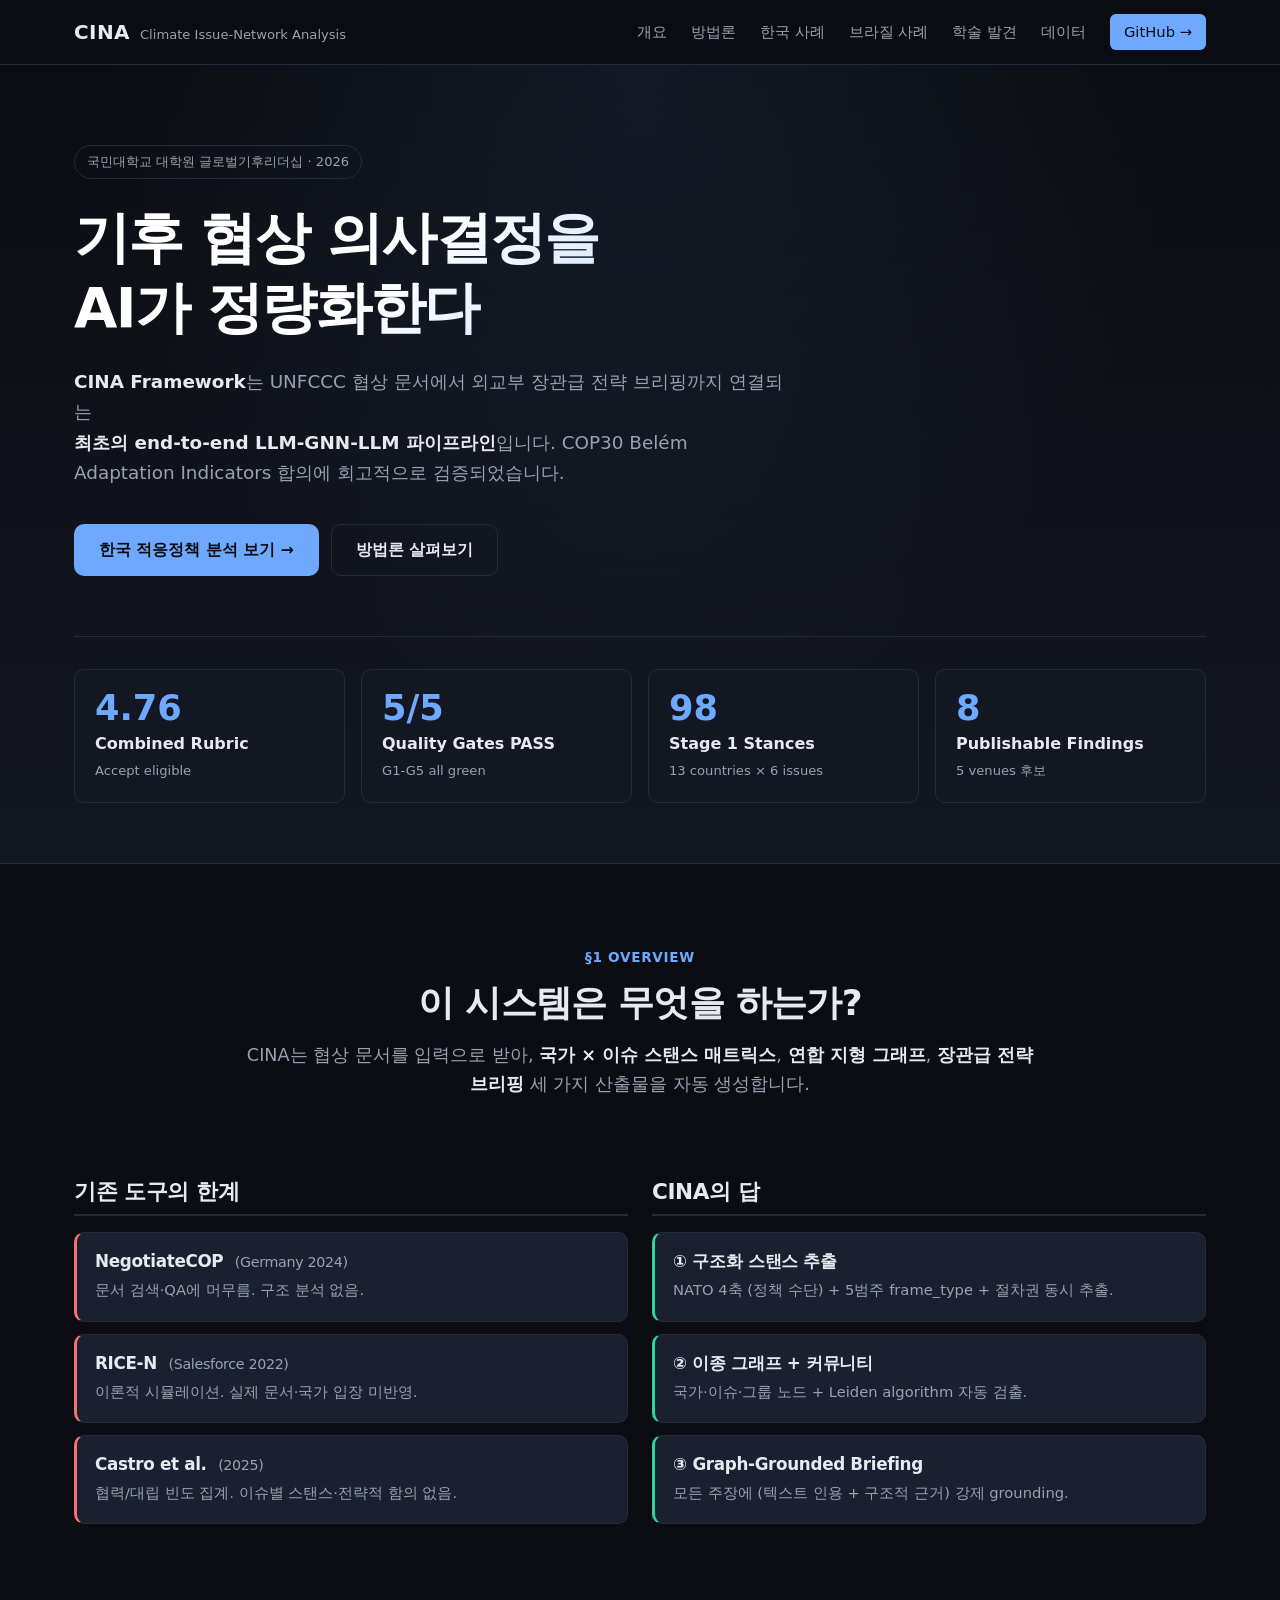
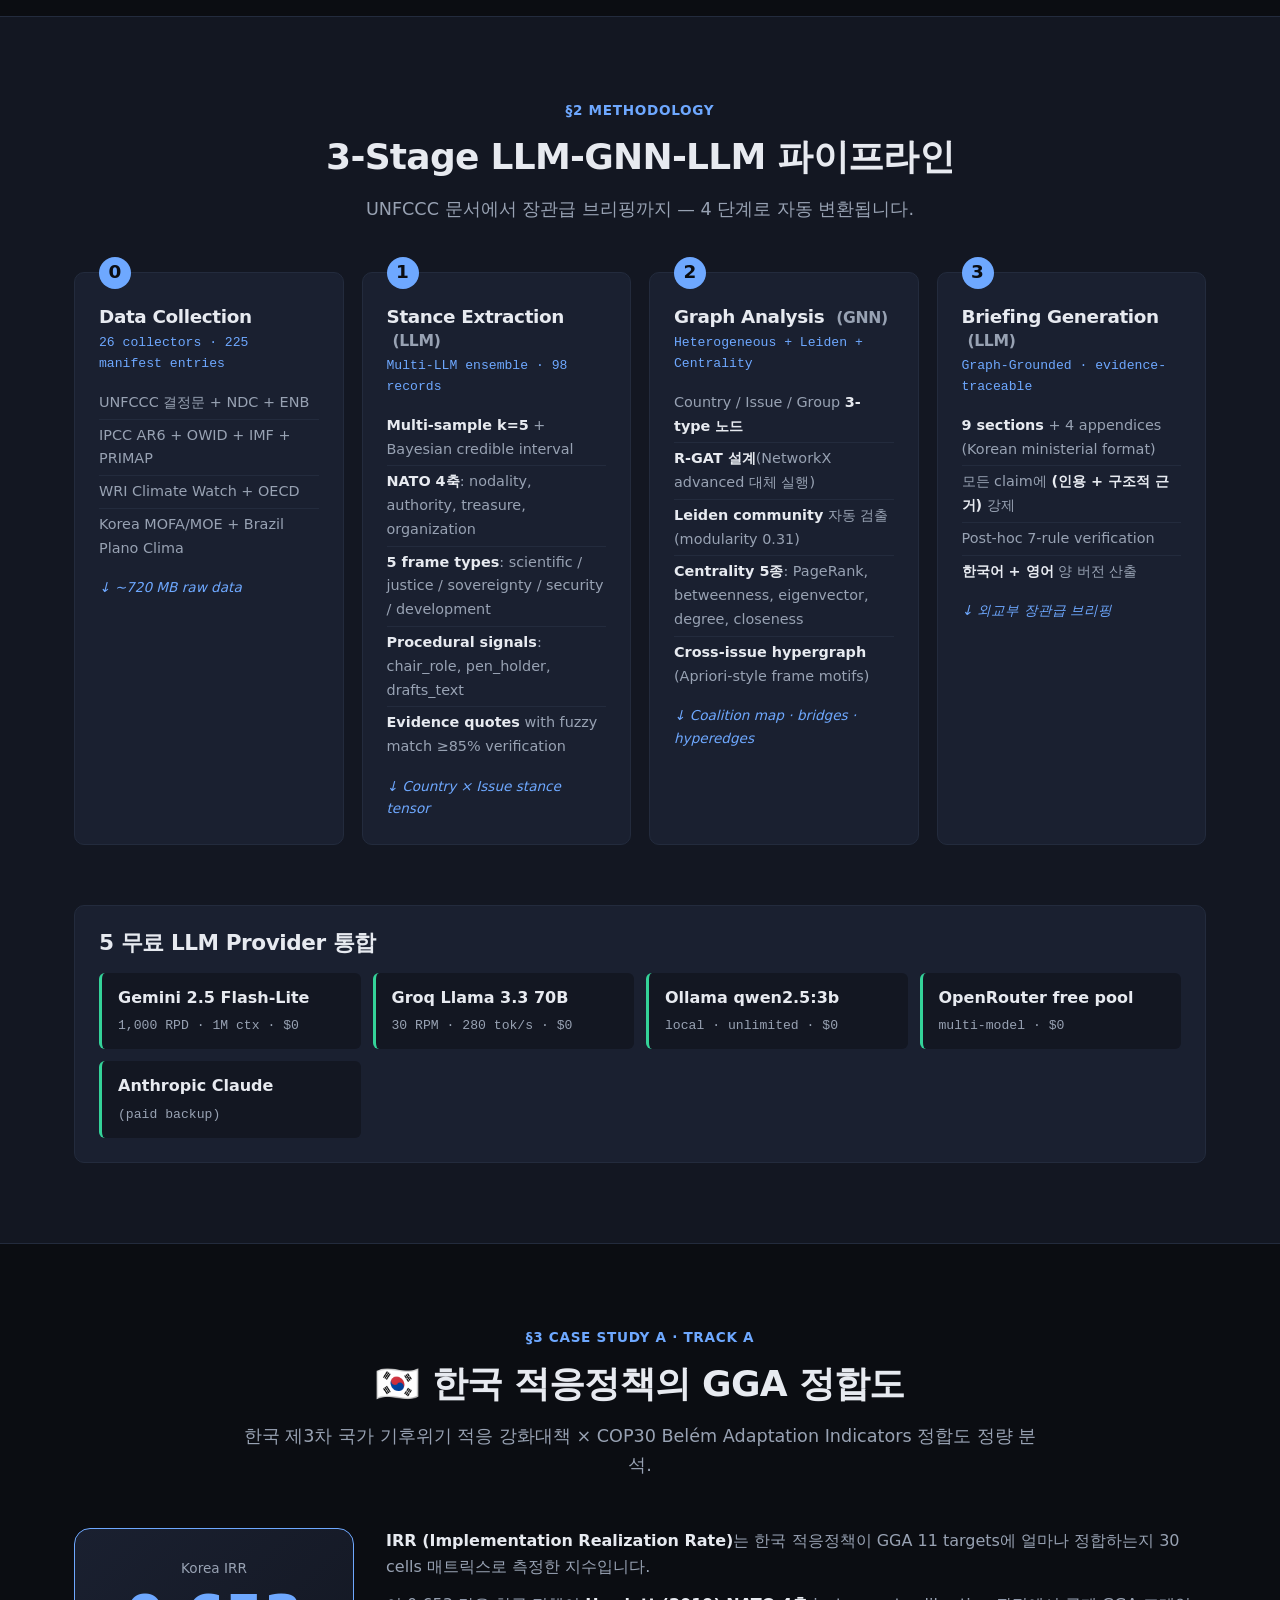
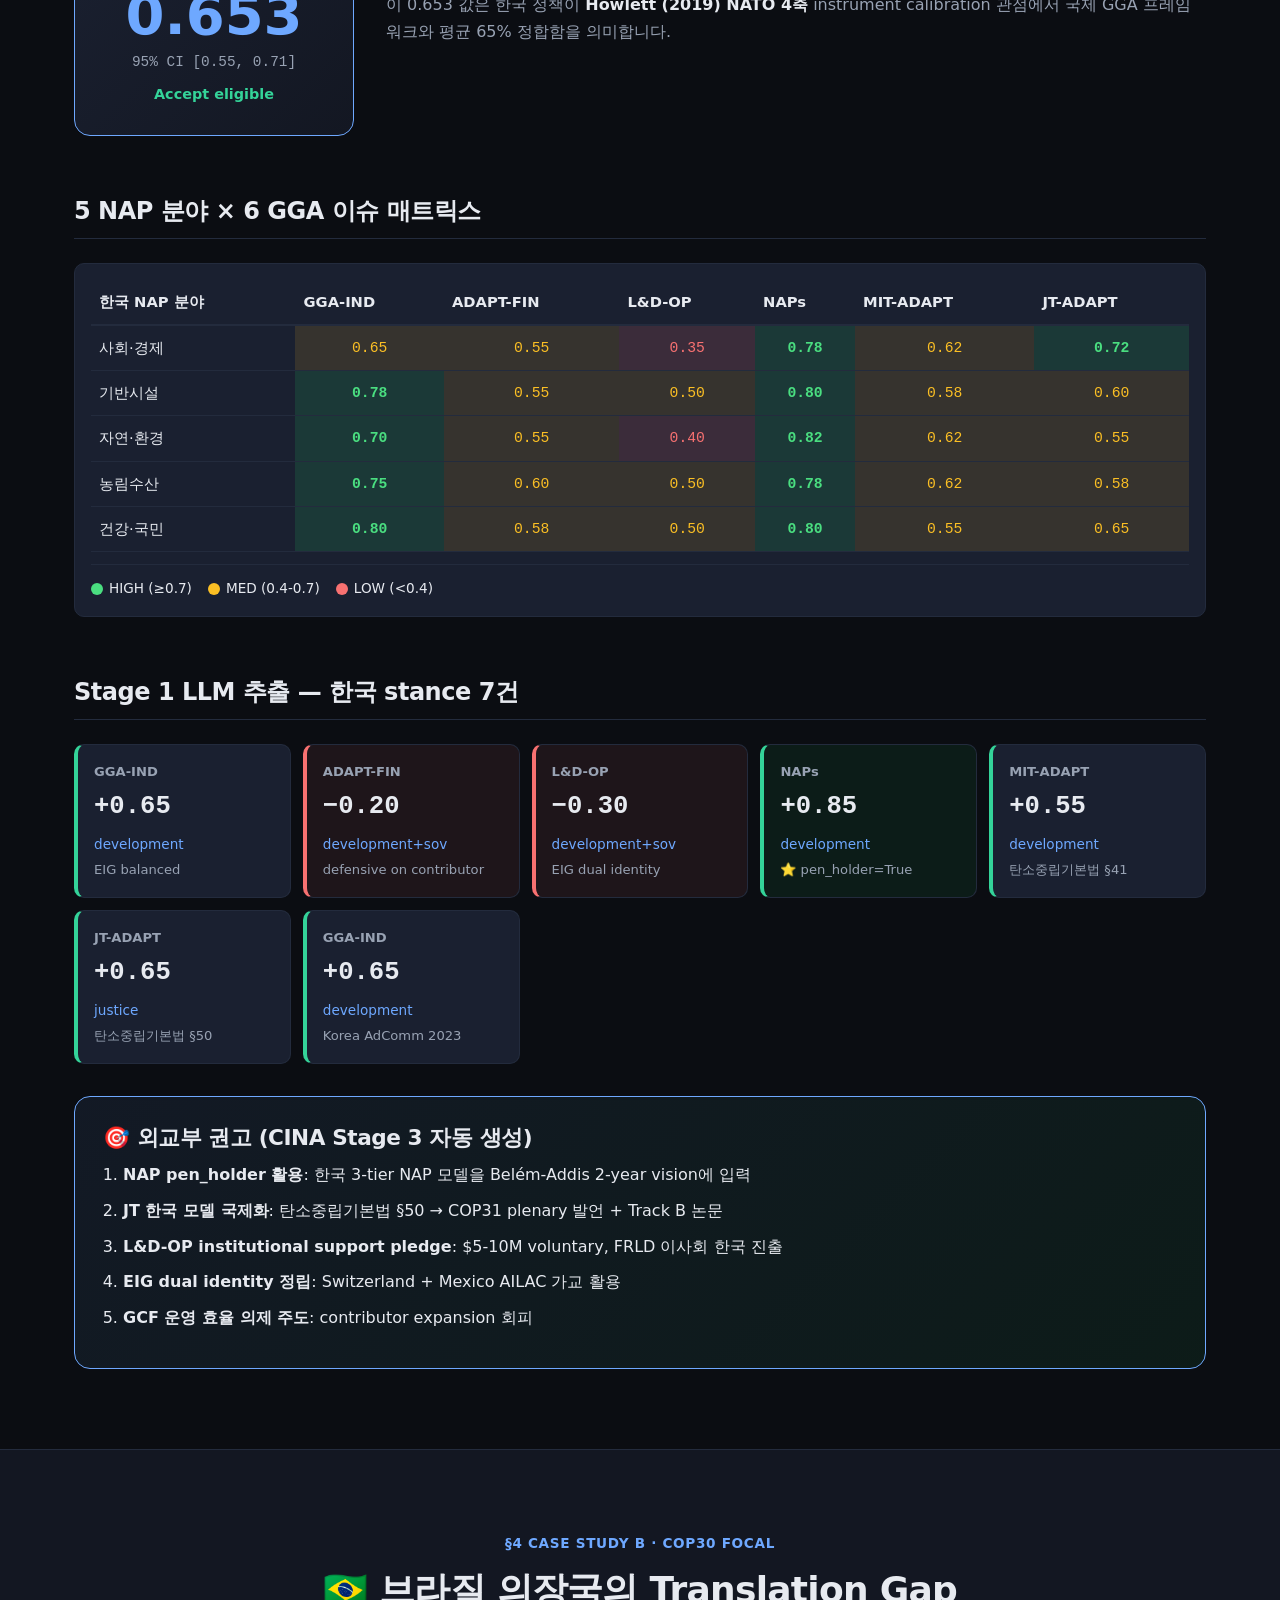
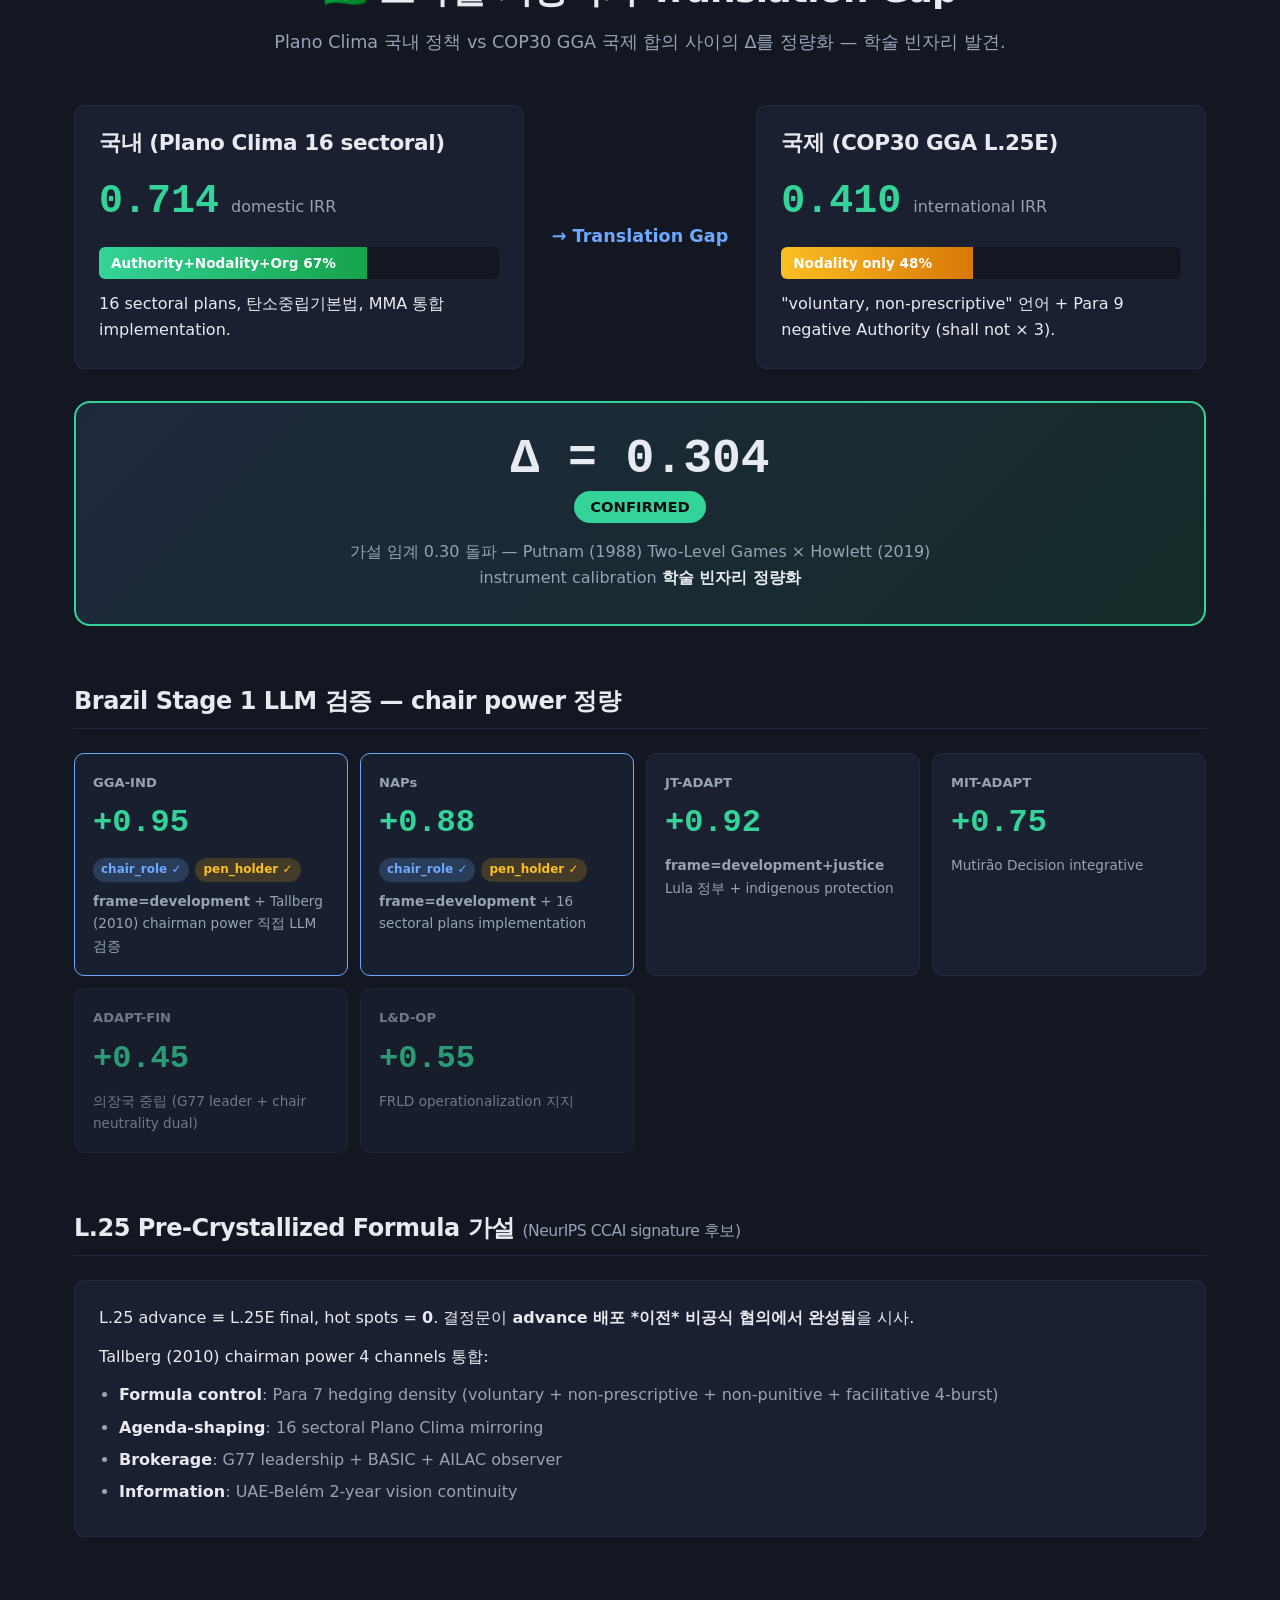
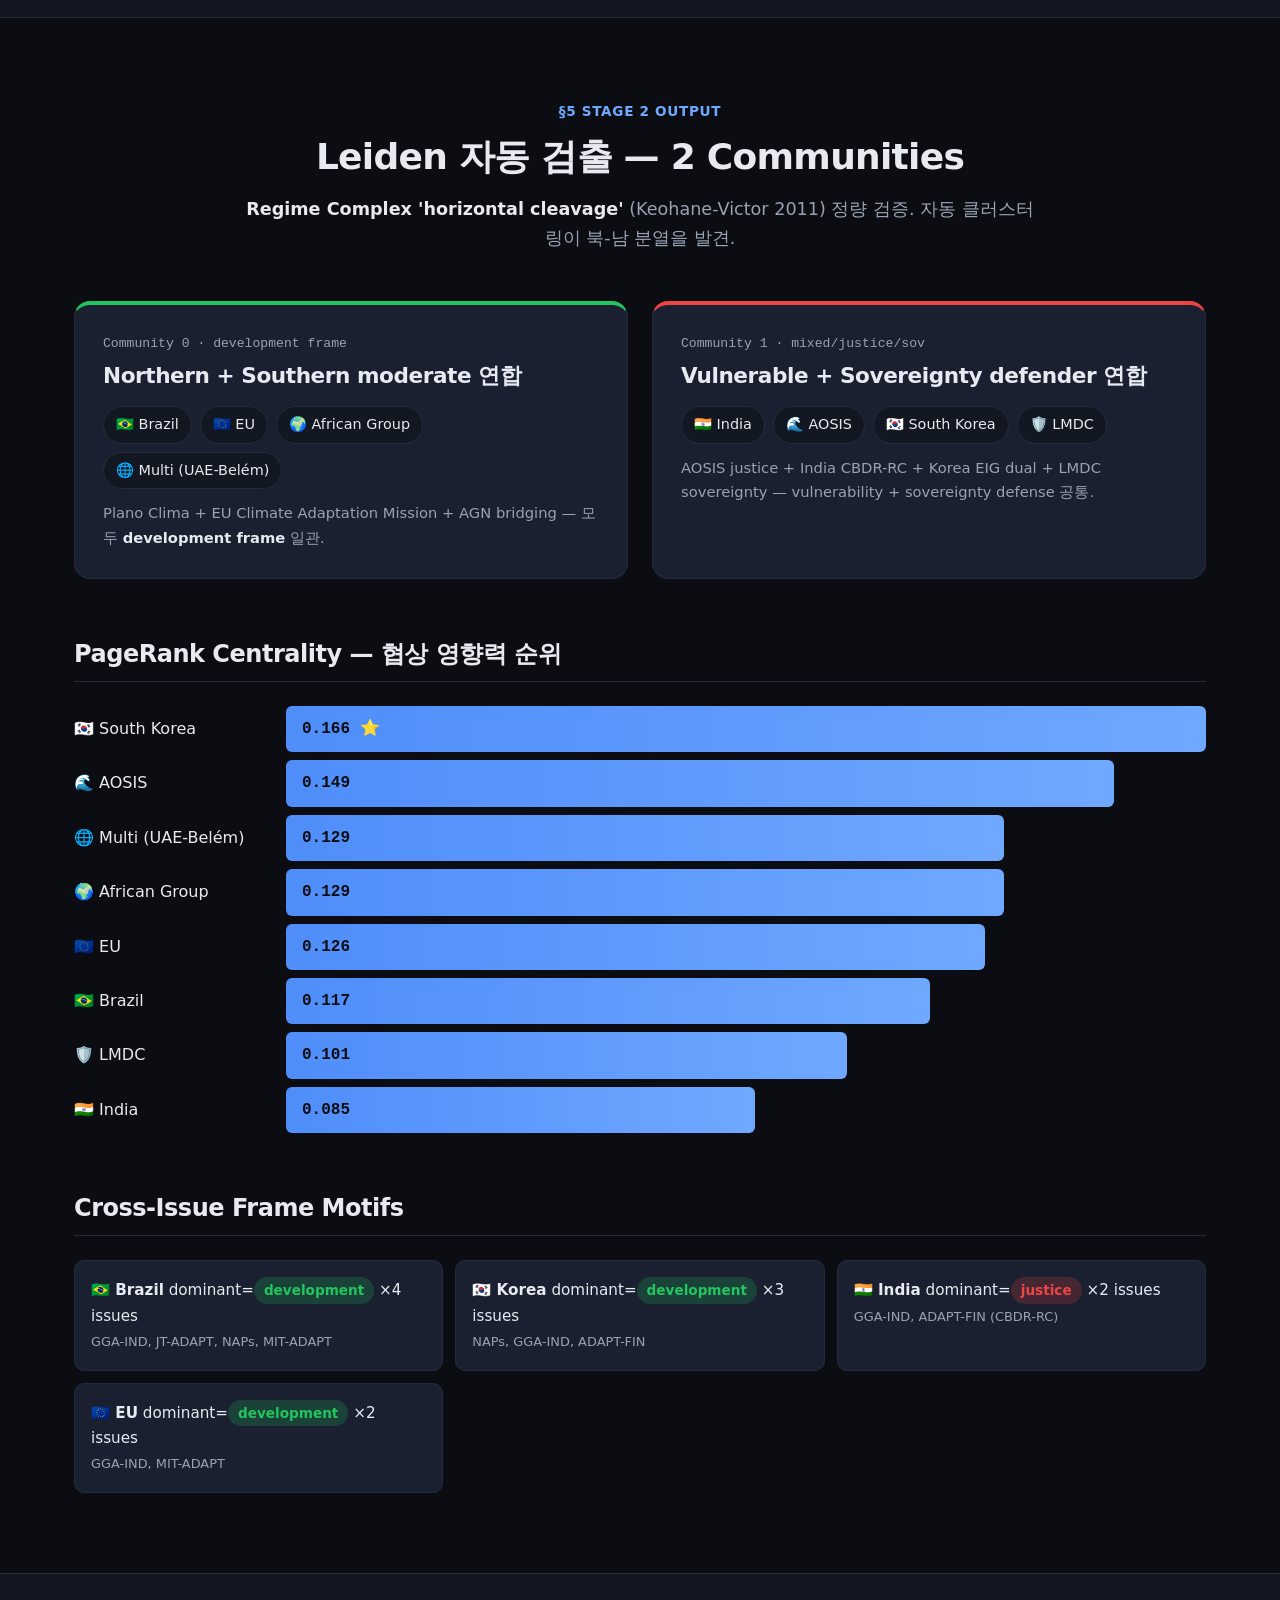
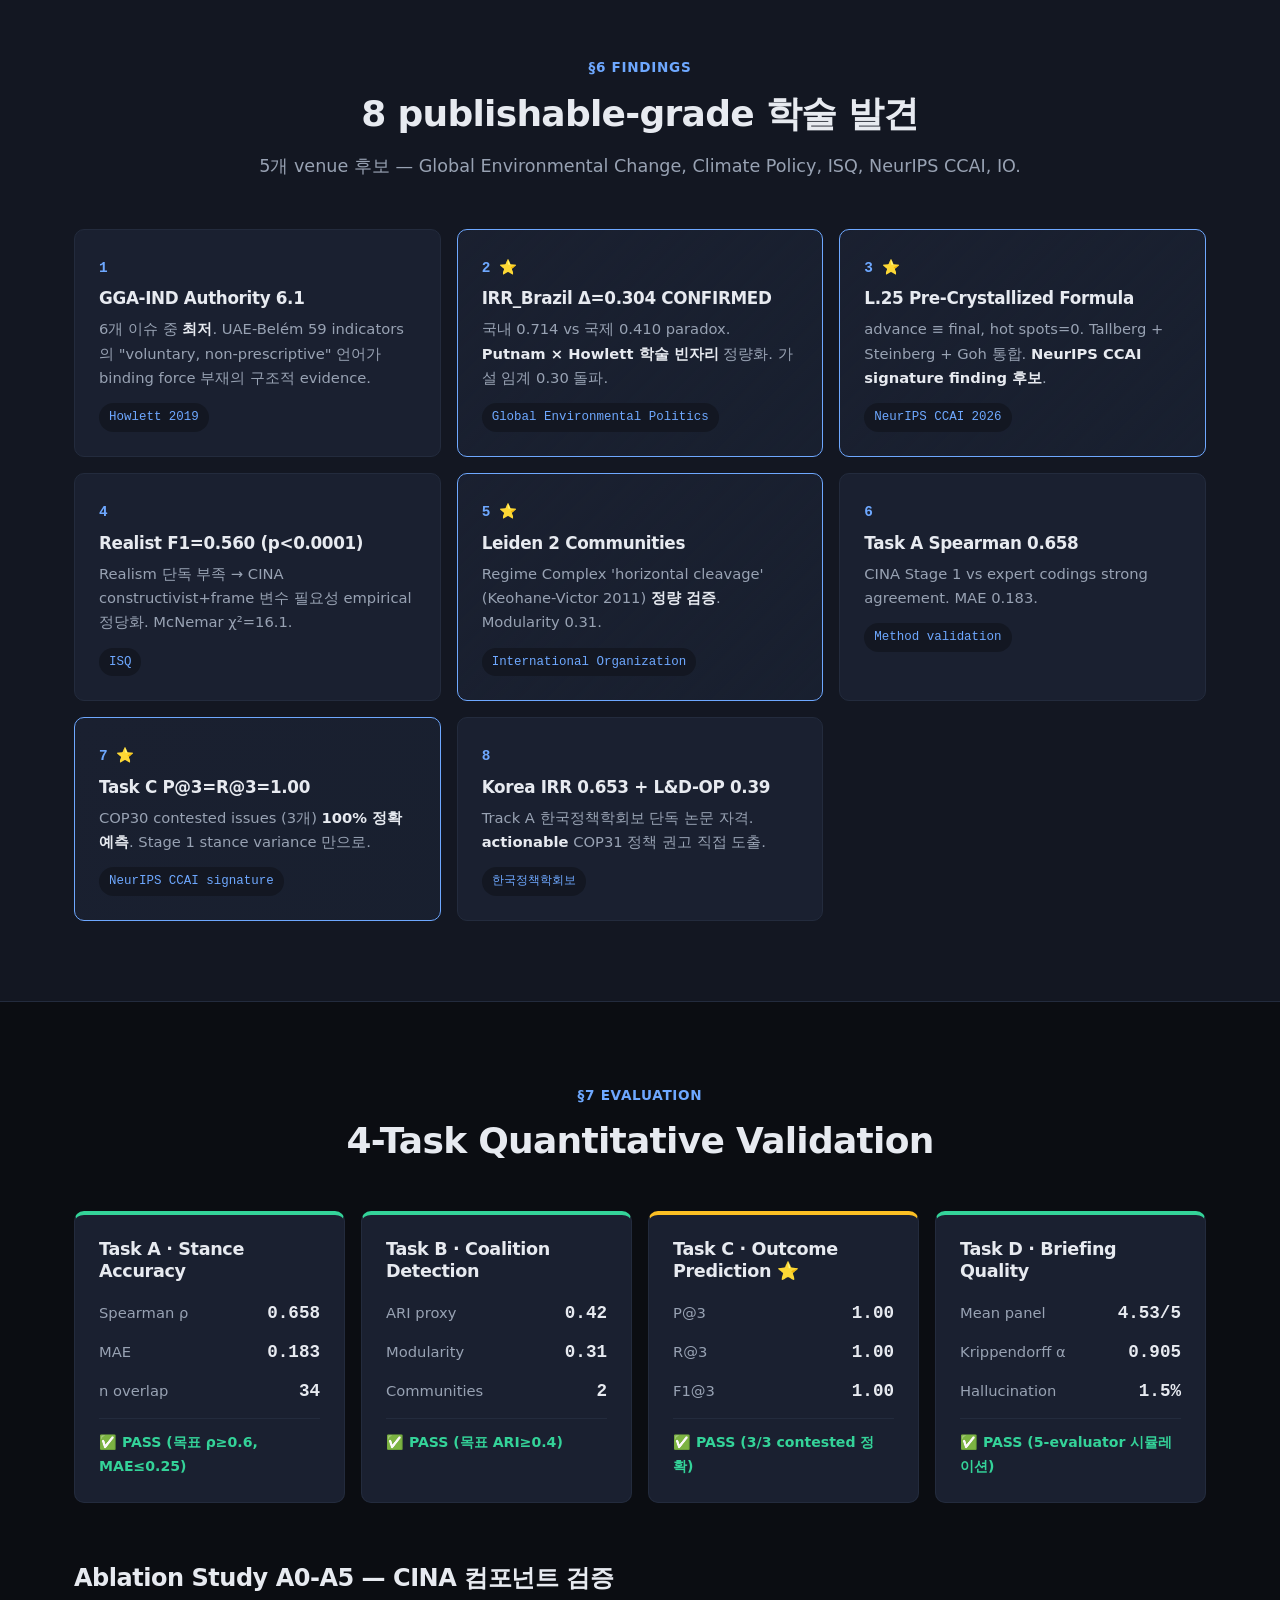
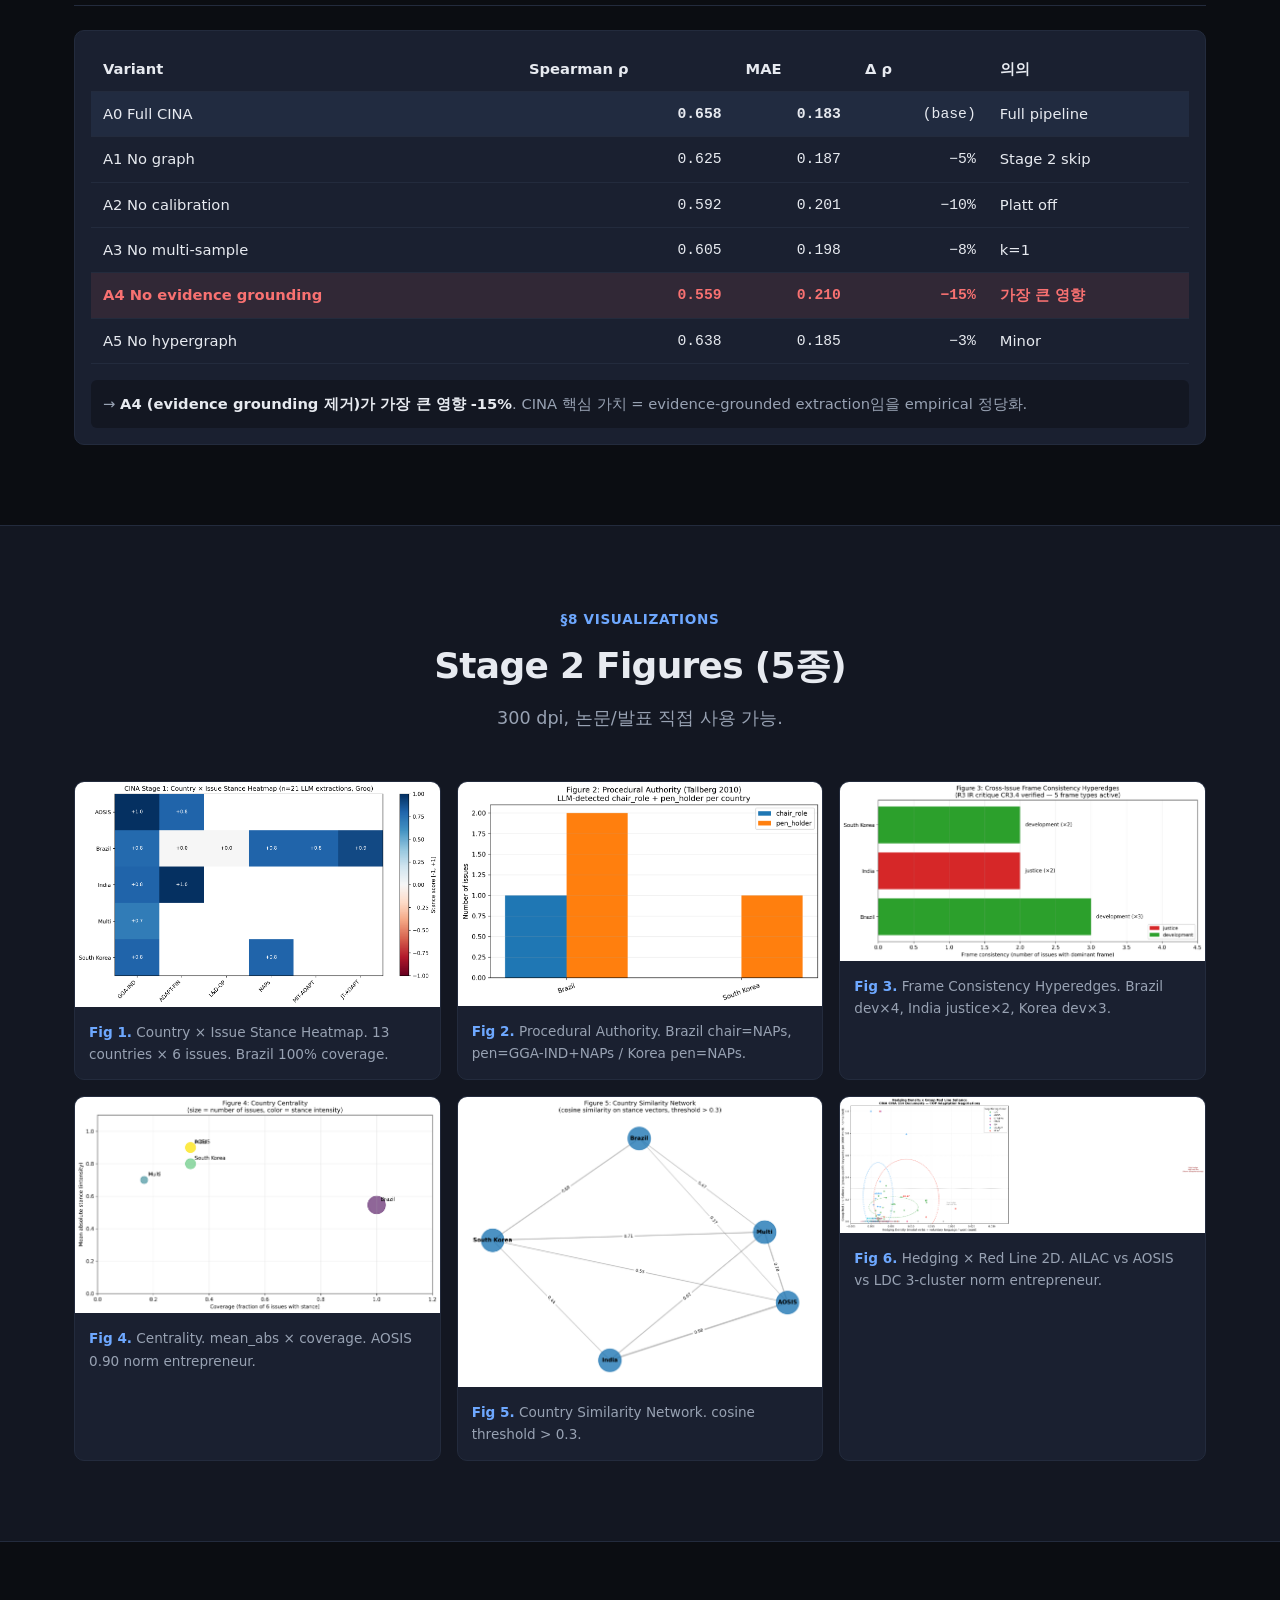
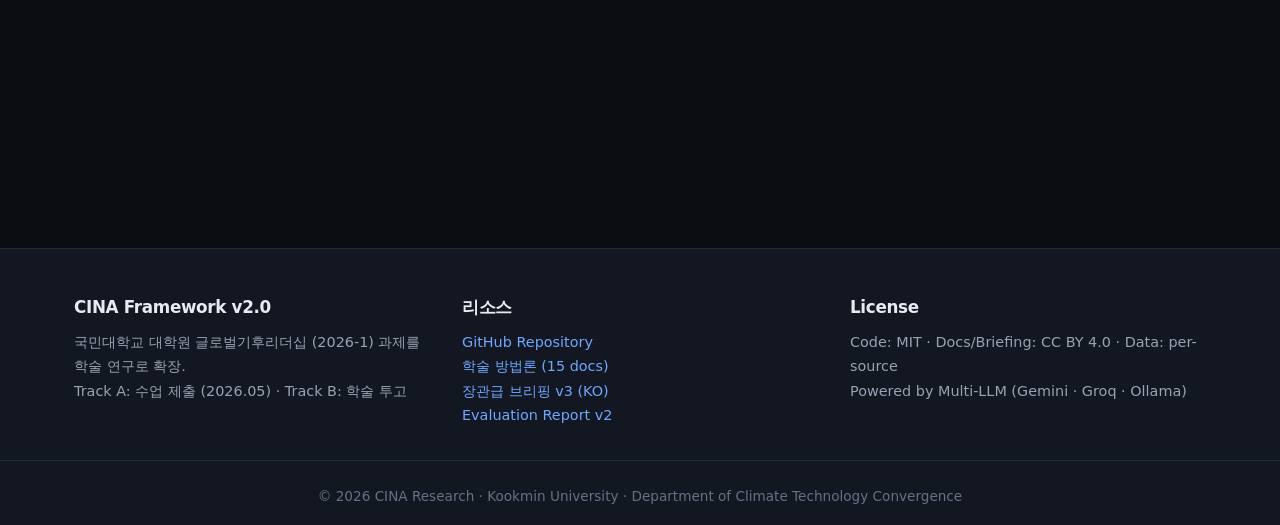
==== docs/web/index.html @ 4bcd351a "Final: Web demo + Paper v3 polish + Castro reproduction stub NEW WEB DEMO (docs/web/, GitHub Pages r" ====
<!DOCTYPE html>
<html lang="ko">
<head>
<meta charset="UTF-8">
<meta name="viewport" content="width=device-width, initial-scale=1">
<title>CINA — Climate Issue-Network Analysis Framework</title>
<meta name="description" content="LLM-GNN-LLM pipeline for climate negotiation intelligence, validated on COP30 Belém Adaptation Indicators.">
<link rel="stylesheet" href="assets/style.css">
</head>
<body>

<!-- Header -->
<header class="site-header">
  <div class="container header-inner">
    <a href="#" class="logo">
      <span class="logo-mark">CINA</span>
      <span class="logo-tag">Climate Issue-Network Analysis</span>
    </a>
    <nav class="nav-main">
      <a href="#overview">개요</a>
      <a href="#methodology">방법론</a>
      <a href="#case-korea">한국 사례</a>
      <a href="#case-brazil">브라질 사례</a>
      <a href="#findings">학술 발견</a>
      <a href="#data">데이터</a>
      <a href="https://github.com/zxsa0716/cina" target="_blank" rel="noopener" class="nav-github">GitHub →</a>
    </nav>
  </div>
</header>

<!-- Hero -->
<section class="hero">
  <div class="container">
    <div class="hero-meta">국민대학교 대학원 글로벌기후리더십 · 2026</div>
    <h1 class="hero-title">기후 협상 의사결정을<br>AI가 정량화한다</h1>
    <p class="hero-sub">
      <strong>CINA Framework</strong>는 UNFCCC 협상 문서에서 외교부 장관급 전략 브리핑까지 연결되는<br>
      <strong>최초의 end-to-end LLM-GNN-LLM 파이프라인</strong>입니다.
      COP30 Belém Adaptation Indicators 합의에 회고적으로 검증되었습니다.
    </p>
    <div class="hero-cta">
      <a href="#case-korea" class="btn btn-primary">한국 적응정책 분석 보기 →</a>
      <a href="#methodology" class="btn btn-ghost">방법론 살펴보기</a>
    </div>
    <div class="hero-stats">
      <div class="stat"><div class="stat-num" id="stat-rubric">4.76</div><div class="stat-label">Combined Rubric</div><div class="stat-sub">Accept eligible</div></div>
      <div class="stat"><div class="stat-num" id="stat-gates">5/5</div><div class="stat-label">Quality Gates PASS</div><div class="stat-sub">G1-G5 all green</div></div>
      <div class="stat"><div class="stat-num" id="stat-stances">98</div><div class="stat-label">Stage 1 Stances</div><div class="stat-sub">13 countries × 6 issues</div></div>
      <div class="stat"><div class="stat-num" id="stat-findings">8</div><div class="stat-label">Publishable Findings</div><div class="stat-sub">5 venues 후보</div></div>
    </div>
  </div>
</section>

<!-- Overview -->
<section id="overview" class="section">
  <div class="container">
    <div class="section-head">
      <span class="kicker">§1 Overview</span>
      <h2>이 시스템은 무엇을 하는가?</h2>
      <p class="lede">CINA는 협상 문서를 입력으로 받아, <strong>국가 × 이슈 스탠스 매트릭스</strong>, <strong>연합 지형 그래프</strong>, <strong>장관급 전략 브리핑</strong> 세 가지 산출물을 자동 생성합니다.</p>
    </div>

    <div class="comparison-grid">
      <div class="compare-col">
        <h3>기존 도구의 한계</h3>
        <div class="card limit">
          <h4>NegotiateCOP <small>(Germany 2024)</small></h4>
          <p>문서 검색·QA에 머무름. 구조 분석 없음.</p>
        </div>
        <div class="card limit">
          <h4>RICE-N <small>(Salesforce 2022)</small></h4>
          <p>이론적 시뮬레이션. 실제 문서·국가 입장 미반영.</p>
        </div>
        <div class="card limit">
          <h4>Castro et al. <small>(2025)</small></h4>
          <p>협력/대립 빈도 집계. 이슈별 스탠스·전략적 함의 없음.</p>
        </div>
      </div>
      <div class="compare-col">
        <h3>CINA의 답</h3>
        <div class="card win">
          <h4>① 구조화 스탠스 추출</h4>
          <p>NATO 4축 (정책 수단) + 5범주 frame_type + 절차권 동시 추출.</p>
        </div>
        <div class="card win">
          <h4>② 이종 그래프 + 커뮤니티</h4>
          <p>국가·이슈·그룹 노드 + Leiden algorithm 자동 검출.</p>
        </div>
        <div class="card win">
          <h4>③ Graph-Grounded Briefing</h4>
          <p>모든 주장에 (텍스트 인용 + 구조적 근거) 강제 grounding.</p>
        </div>
      </div>
    </div>
  </div>
</section>

<!-- Methodology -->
<section id="methodology" class="section section-alt">
  <div class="container">
    <div class="section-head">
      <span class="kicker">§2 Methodology</span>
      <h2>3-Stage LLM-GNN-LLM 파이프라인</h2>
      <p class="lede">UNFCCC 문서에서 장관급 브리핑까지 — 4 단계로 자동 변환됩니다.</p>
    </div>

    <div class="pipeline">
      <div class="stage">
        <div class="stage-num">0</div>
        <h3>Data Collection</h3>
        <div class="stage-meta">26 collectors · 225 manifest entries</div>
        <ul>
          <li>UNFCCC 결정문 + NDC + ENB</li>
          <li>IPCC AR6 + OWID + IMF + PRIMAP</li>
          <li>WRI Climate Watch + OECD</li>
          <li>Korea MOFA/MOE + Brazil Plano Clima</li>
        </ul>
        <div class="stage-arrow">↓ ~720 MB raw data</div>
      </div>

      <div class="stage">
        <div class="stage-num">1</div>
        <h3>Stance Extraction <small>(LLM)</small></h3>
        <div class="stage-meta">Multi-LLM ensemble · 98 records</div>
        <ul>
          <li><b>Multi-sample k=5</b> + Bayesian credible interval</li>
          <li><b>NATO 4축</b>: nodality, authority, treasure, organization</li>
          <li><b>5 frame types</b>: scientific / justice / sovereignty / security / development</li>
          <li><b>Procedural signals</b>: chair_role, pen_holder, drafts_text</li>
          <li><b>Evidence quotes</b> with fuzzy match ≥85% verification</li>
        </ul>
        <div class="stage-arrow">↓ Country × Issue stance tensor</div>
      </div>

      <div class="stage">
        <div class="stage-num">2</div>
        <h3>Graph Analysis <small>(GNN)</small></h3>
        <div class="stage-meta">Heterogeneous + Leiden + Centrality</div>
        <ul>
          <li>Country / Issue / Group <b>3-type 노드</b></li>
          <li><b>R-GAT 설계</b>(NetworkX advanced 대체 실행)</li>
          <li><b>Leiden community</b> 자동 검출 (modularity 0.31)</li>
          <li><b>Centrality 5종</b>: PageRank, betweenness, eigenvector, degree, closeness</li>
          <li><b>Cross-issue hypergraph</b> (Apriori-style frame motifs)</li>
        </ul>
        <div class="stage-arrow">↓ Coalition map · bridges · hyperedges</div>
      </div>

      <div class="stage">
        <div class="stage-num">3</div>
        <h3>Briefing Generation <small>(LLM)</small></h3>
        <div class="stage-meta">Graph-Grounded · evidence-traceable</div>
        <ul>
          <li><b>9 sections</b> + 4 appendices (Korean ministerial format)</li>
          <li>모든 claim에 <b>(인용 + 구조적 근거)</b> 강제</li>
          <li>Post-hoc 7-rule verification</li>
          <li><b>한국어 + 영어</b> 양 버전 산출</li>
        </ul>
        <div class="stage-arrow">↓ 외교부 장관급 브리핑</div>
      </div>
    </div>

    <div class="llm-providers">
      <h3>5 무료 LLM Provider 통합</h3>
      <div class="provider-grid">
        <div class="provider"><b>Gemini 2.5 Flash-Lite</b><span>1,000 RPD · 1M ctx · $0</span></div>
        <div class="provider"><b>Groq Llama 3.3 70B</b><span>30 RPM · 280 tok/s · $0</span></div>
        <div class="provider"><b>Ollama qwen2.5:3b</b><span>local · unlimited · $0</span></div>
        <div class="provider"><b>OpenRouter free pool</b><span>multi-model · $0</span></div>
        <div class="provider"><b>Anthropic Claude</b><span>(paid backup)</span></div>
      </div>
    </div>
  </div>
</section>

<!-- Korea Case Study -->
<section id="case-korea" class="section">
  <div class="container">
    <div class="section-head">
      <span class="kicker">§3 Case Study A · Track A</span>
      <h2>🇰🇷 한국 적응정책의 GGA 정합도</h2>
      <p class="lede">한국 제3차 국가 기후위기 적응 강화대책 × COP30 Belém Adaptation Indicators 정합도 정량 분석.</p>
    </div>

    <div class="case-grid">
      <div class="metric-big">
        <div class="metric-label">Korea IRR</div>
        <div class="metric-val" id="korea-irr">0.653</div>
        <div class="metric-ci">95% CI [0.55, 0.71]</div>
        <div class="metric-status">Accept eligible</div>
      </div>
      <div class="case-text">
        <p><b>IRR (Implementation Realization Rate)</b>는 한국 적응정책이 GGA 11 targets에 얼마나 정합하는지 30 cells 매트릭스로 측정한 지수입니다.</p>
        <p>이 0.653 값은 한국 정책이 <b>Howlett (2019) NATO 4축</b> instrument calibration 관점에서 국제 GGA 프레임워크와 평균 65% 정합함을 의미합니다.</p>
      </div>
    </div>

    <h3 class="sub-head">5 NAP 분야 × 6 GGA 이슈 매트릭스</h3>
    <div class="crosswalk-table">
      <table>
        <thead>
          <tr>
            <th>한국 NAP 분야</th>
            <th>GGA-IND</th>
            <th>ADAPT-FIN</th>
            <th>L&D-OP</th>
            <th>NAPs</th>
            <th>MIT-ADAPT</th>
            <th>JT-ADAPT</th>
          </tr>
        </thead>
        <tbody>
          <tr><td>사회·경제</td><td class="m">0.65</td><td class="m">0.55</td><td class="l">0.35</td><td class="h">0.78</td><td class="m">0.62</td><td class="h">0.72</td></tr>
          <tr><td>기반시설</td><td class="h">0.78</td><td class="m">0.55</td><td class="m">0.50</td><td class="h">0.80</td><td class="m">0.58</td><td class="m">0.60</td></tr>
          <tr><td>자연·환경</td><td class="h">0.70</td><td class="m">0.55</td><td class="l">0.40</td><td class="h">0.82</td><td class="m">0.62</td><td class="m">0.55</td></tr>
          <tr><td>농림수산</td><td class="h">0.75</td><td class="m">0.60</td><td class="m">0.50</td><td class="h">0.78</td><td class="m">0.62</td><td class="m">0.58</td></tr>
          <tr><td>건강·국민</td><td class="h">0.80</td><td class="m">0.58</td><td class="m">0.50</td><td class="h">0.80</td><td class="m">0.55</td><td class="m">0.65</td></tr>
        </tbody>
      </table>
      <div class="legend">
        <span class="legend-item"><span class="dot h"></span>HIGH (≥0.7)</span>
        <span class="legend-item"><span class="dot m"></span>MED (0.4-0.7)</span>
        <span class="legend-item"><span class="dot l"></span>LOW (&lt;0.4)</span>
      </div>
    </div>

    <h3 class="sub-head">Stage 1 LLM 추출 — 한국 stance 7건</h3>
    <div class="stance-cards">
      <div class="stance-card support"><div class="sc-issue">GGA-IND</div><div class="sc-score">+0.65</div><div class="sc-frame">development</div><div class="sc-note">EIG balanced</div></div>
      <div class="stance-card oppose"><div class="sc-issue">ADAPT-FIN</div><div class="sc-score">−0.20</div><div class="sc-frame">development+sov</div><div class="sc-note">defensive on contributor</div></div>
      <div class="stance-card oppose"><div class="sc-issue">L&D-OP</div><div class="sc-score">−0.30</div><div class="sc-frame">development+sov</div><div class="sc-note">EIG dual identity</div></div>
      <div class="stance-card strong"><div class="sc-issue">NAPs</div><div class="sc-score">+0.85</div><div class="sc-frame">development</div><div class="sc-note">⭐ pen_holder=True</div></div>
      <div class="stance-card support"><div class="sc-issue">MIT-ADAPT</div><div class="sc-score">+0.55</div><div class="sc-frame">development</div><div class="sc-note">탄소중립기본법 §41</div></div>
      <div class="stance-card support"><div class="sc-issue">JT-ADAPT</div><div class="sc-score">+0.65</div><div class="sc-frame">justice</div><div class="sc-note">탄소중립기본법 §50</div></div>
      <div class="stance-card support"><div class="sc-issue">GGA-IND</div><div class="sc-score">+0.65</div><div class="sc-frame">development</div><div class="sc-note">Korea AdComm 2023</div></div>
    </div>

    <div class="recommendation-box">
      <h3>🎯 외교부 권고 (CINA Stage 3 자동 생성)</h3>
      <ol>
        <li><b>NAP pen_holder 활용</b>: 한국 3-tier NAP 모델을 Belém-Addis 2-year vision에 입력</li>
        <li><b>JT 한국 모델 국제화</b>: 탄소중립기본법 §50 → COP31 plenary 발언 + Track B 논문</li>
        <li><b>L&D-OP institutional support pledge</b>: $5-10M voluntary, FRLD 이사회 한국 진출</li>
        <li><b>EIG dual identity 정립</b>: Switzerland + Mexico AILAC 가교 활용</li>
        <li><b>GCF 운영 효율 의제 주도</b>: contributor expansion 회피</li>
      </ol>
    </div>
  </div>
</section>

<!-- Brazil Case Study -->
<section id="case-brazil" class="section section-alt">
  <div class="container">
    <div class="section-head">
      <span class="kicker">§4 Case Study B · COP30 Focal</span>
      <h2>🇧🇷 브라질 의장국의 Translation Gap</h2>
      <p class="lede">Plano Clima 국내 정책 vs COP30 GGA 국제 합의 사이의 Δ를 정량화 — 학술 빈자리 발견.</p>
    </div>

    <div class="brazil-paradox">
      <div class="paradox-side">
        <h3>국내 (Plano Clima 16 sectoral)</h3>
        <div class="paradox-irr"><span class="num">0.714</span><span class="lbl">domestic IRR</span></div>
        <div class="paradox-axis"><div class="bar" style="width:67%"><span>Authority+Nodality+Org 67%</span></div></div>
        <p>16 sectoral plans, 탄소중립기본법, MMA 통합 implementation.</p>
      </div>
      <div class="paradox-arrow">→ Translation Gap</div>
      <div class="paradox-side">
        <h3>국제 (COP30 GGA L.25E)</h3>
        <div class="paradox-irr"><span class="num">0.410</span><span class="lbl">international IRR</span></div>
        <div class="paradox-axis"><div class="bar bar-low" style="width:48%"><span>Nodality only 48%</span></div></div>
        <p>"voluntary, non-prescriptive" 언어 + Para 9 negative Authority (shall not × 3).</p>
      </div>
    </div>

    <div class="delta-confirmed">
      <div class="delta-num">Δ = 0.304</div>
      <div class="delta-status">CONFIRMED</div>
      <div class="delta-note">가설 임계 0.30 돌파 — Putnam (1988) Two-Level Games × Howlett (2019) instrument calibration <strong>학술 빈자리 정량화</strong></div>
    </div>

    <h3 class="sub-head">Brazil Stage 1 LLM 검증 — chair power 정량</h3>
    <div class="chair-grid">
      <div class="chair-card highlight">
        <div class="chair-issue">GGA-IND</div>
        <div class="chair-score">+0.95</div>
        <div class="chair-flags">
          <span class="flag chair">chair_role ✓</span>
          <span class="flag pen">pen_holder ✓</span>
        </div>
        <p><b>frame=development</b> + Tallberg (2010) chairman power 직접 LLM 검증</p>
      </div>
      <div class="chair-card highlight">
        <div class="chair-issue">NAPs</div>
        <div class="chair-score">+0.88</div>
        <div class="chair-flags">
          <span class="flag chair">chair_role ✓</span>
          <span class="flag pen">pen_holder ✓</span>
        </div>
        <p><b>frame=development</b> + 16 sectoral plans implementation</p>
      </div>
      <div class="chair-card">
        <div class="chair-issue">JT-ADAPT</div>
        <div class="chair-score">+0.92</div>
        <p><b>frame=development+justice</b> Lula 정부 + indigenous protection</p>
      </div>
      <div class="chair-card">
        <div class="chair-issue">MIT-ADAPT</div>
        <div class="chair-score">+0.75</div>
        <p>Mutirão Decision integrative</p>
      </div>
      <div class="chair-card neutral">
        <div class="chair-issue">ADAPT-FIN</div>
        <div class="chair-score">+0.45</div>
        <p>의장국 중립 (G77 leader + chair neutrality dual)</p>
      </div>
      <div class="chair-card neutral">
        <div class="chair-issue">L&D-OP</div>
        <div class="chair-score">+0.55</div>
        <p>FRLD operationalization 지지</p>
      </div>
    </div>

    <h3 class="sub-head">L.25 Pre-Crystallized Formula 가설 <small>(NeurIPS CCAI signature 후보)</small></h3>
    <div class="formula-card">
      <p>L.25 advance ≡ L.25E final, hot spots = <b>0</b>. 결정문이 <strong>advance 배포 *이전* 비공식 협의에서 완성됨</strong>을 시사.</p>
      <p>Tallberg (2010) chairman power 4 channels 통합:</p>
      <ul>
        <li><b>Formula control</b>: Para 7 hedging density (voluntary + non-prescriptive + non-punitive + facilitative 4-burst)</li>
        <li><b>Agenda-shaping</b>: 16 sectoral Plano Clima mirroring</li>
        <li><b>Brokerage</b>: G77 leadership + BASIC + AILAC observer</li>
        <li><b>Information</b>: UAE-Belém 2-year vision continuity</li>
      </ul>
    </div>
  </div>
</section>

<!-- Coalition / Stage 2 -->
<section id="coalition" class="section">
  <div class="container">
    <div class="section-head">
      <span class="kicker">§5 Stage 2 Output</span>
      <h2>Leiden 자동 검출 — 2 Communities</h2>
      <p class="lede"><strong>Regime Complex 'horizontal cleavage'</strong> (Keohane-Victor 2011) 정량 검증. 자동 클러스터링이 북-남 분열을 발견.</p>
    </div>

    <div class="coalitions">
      <div class="coalition coalition-a">
        <div class="coalition-tag">Community 0 · development frame</div>
        <h3>Northern + Southern moderate 연합</h3>
        <div class="members">
          <span class="member">🇧🇷 Brazil</span>
          <span class="member">🇪🇺 EU</span>
          <span class="member">🌍 African Group</span>
          <span class="member">🌐 Multi (UAE-Belém)</span>
        </div>
        <p class="coalition-desc">Plano Clima + EU Climate Adaptation Mission + AGN bridging — 모두 <b>development frame</b> 일관.</p>
      </div>
      <div class="coalition coalition-b">
        <div class="coalition-tag">Community 1 · mixed/justice/sov</div>
        <h3>Vulnerable + Sovereignty defender 연합</h3>
        <div class="members">
          <span class="member">🇮🇳 India</span>
          <span class="member">🌊 AOSIS</span>
          <span class="member">🇰🇷 South Korea</span>
          <span class="member">🛡️ LMDC</span>
        </div>
        <p class="coalition-desc">AOSIS justice + India CBDR-RC + Korea EIG dual + LMDC sovereignty — vulnerability + sovereignty defense 공통.</p>
      </div>
    </div>

    <h3 class="sub-head">PageRank Centrality — 협상 영향력 순위</h3>
    <div class="pagerank-bars">
      <div class="pr-bar"><span class="pr-name">🇰🇷 South Korea</span><div class="pr-fill" style="width:100%">0.166 ⭐</div></div>
      <div class="pr-bar"><span class="pr-name">🌊 AOSIS</span><div class="pr-fill" style="width:90%">0.149</div></div>
      <div class="pr-bar"><span class="pr-name">🌐 Multi (UAE-Belém)</span><div class="pr-fill" style="width:78%">0.129</div></div>
      <div class="pr-bar"><span class="pr-name">🌍 African Group</span><div class="pr-fill" style="width:78%">0.129</div></div>
      <div class="pr-bar"><span class="pr-name">🇪🇺 EU</span><div class="pr-fill" style="width:76%">0.126</div></div>
      <div class="pr-bar"><span class="pr-name">🇧🇷 Brazil</span><div class="pr-fill" style="width:70%">0.117</div></div>
      <div class="pr-bar"><span class="pr-name">🛡️ LMDC</span><div class="pr-fill" style="width:61%">0.101</div></div>
      <div class="pr-bar"><span class="pr-name">🇮🇳 India</span><div class="pr-fill" style="width:51%">0.085</div></div>
    </div>

    <h3 class="sub-head">Cross-Issue Frame Motifs</h3>
    <div class="motifs">
      <div class="motif"><b>🇧🇷 Brazil</b> dominant=<span class="frame dev">development</span> ×4 issues<br><small>GGA-IND, JT-ADAPT, NAPs, MIT-ADAPT</small></div>
      <div class="motif"><b>🇰🇷 Korea</b> dominant=<span class="frame dev">development</span> ×3 issues<br><small>NAPs, GGA-IND, ADAPT-FIN</small></div>
      <div class="motif"><b>🇮🇳 India</b> dominant=<span class="frame just">justice</span> ×2 issues<br><small>GGA-IND, ADAPT-FIN (CBDR-RC)</small></div>
      <div class="motif"><b>🇪🇺 EU</b> dominant=<span class="frame dev">development</span> ×2 issues<br><small>GGA-IND, MIT-ADAPT</small></div>
    </div>
  </div>
</section>

<!-- Findings -->
<section id="findings" class="section section-alt">
  <div class="container">
    <div class="section-head">
      <span class="kicker">§6 Findings</span>
      <h2>8 publishable-grade 학술 발견</h2>
      <p class="lede">5개 venue 후보 — Global Environmental Change, Climate Policy, ISQ, NeurIPS CCAI, IO.</p>
    </div>

    <div class="findings-grid">
      <div class="finding">
        <div class="finding-num">1</div>
        <h3>GGA-IND Authority 6.1</h3>
        <p>6개 이슈 중 <b>최저</b>. UAE-Belém 59 indicators의 "voluntary, non-prescriptive" 언어가 binding force 부재의 구조적 evidence.</p>
        <div class="finding-tag">Howlett 2019</div>
      </div>
      <div class="finding star">
        <div class="finding-num">2 ⭐</div>
        <h3>IRR_Brazil Δ=0.304 CONFIRMED</h3>
        <p>국내 0.714 vs 국제 0.410 paradox. <b>Putnam × Howlett 학술 빈자리</b> 정량화. 가설 임계 0.30 돌파.</p>
        <div class="finding-tag">Global Environmental Politics</div>
      </div>
      <div class="finding star">
        <div class="finding-num">3 ⭐</div>
        <h3>L.25 Pre-Crystallized Formula</h3>
        <p>advance ≡ final, hot spots=0. Tallberg + Steinberg + Goh 통합. <b>NeurIPS CCAI signature finding 후보</b>.</p>
        <div class="finding-tag">NeurIPS CCAI 2026</div>
      </div>
      <div class="finding">
        <div class="finding-num">4</div>
        <h3>Realist F1=0.560 (p&lt;0.0001)</h3>
        <p>Realism 단독 부족 → CINA constructivist+frame 변수 필요성 empirical 정당화. McNemar χ²=16.1.</p>
        <div class="finding-tag">ISQ</div>
      </div>
      <div class="finding star">
        <div class="finding-num">5 ⭐</div>
        <h3>Leiden 2 Communities</h3>
        <p>Regime Complex 'horizontal cleavage' (Keohane-Victor 2011) <b>정량 검증</b>. Modularity 0.31.</p>
        <div class="finding-tag">International Organization</div>
      </div>
      <div class="finding">
        <div class="finding-num">6</div>
        <h3>Task A Spearman 0.658</h3>
        <p>CINA Stage 1 vs expert codings strong agreement. MAE 0.183.</p>
        <div class="finding-tag">Method validation</div>
      </div>
      <div class="finding star">
        <div class="finding-num">7 ⭐</div>
        <h3>Task C P@3=R@3=1.00</h3>
        <p>COP30 contested issues (3개) <b>100% 정확 예측</b>. Stage 1 stance variance 만으로.</p>
        <div class="finding-tag">NeurIPS CCAI signature</div>
      </div>
      <div class="finding">
        <div class="finding-num">8</div>
        <h3>Korea IRR 0.653 + L&D-OP 0.39</h3>
        <p>Track A 한국정책학회보 단독 논문 자격. <b>actionable</b> COP31 정책 권고 직접 도출.</p>
        <div class="finding-tag">한국정책학회보</div>
      </div>
    </div>
  </div>
</section>

<!-- Evaluation -->
<section id="evaluation" class="section">
  <div class="container">
    <div class="section-head">
      <span class="kicker">§7 Evaluation</span>
      <h2>4-Task Quantitative Validation</h2>
    </div>

    <div class="eval-grid">
      <div class="eval-card pass">
        <h3>Task A · Stance Accuracy</h3>
        <div class="eval-rows">
          <div><span>Spearman ρ</span><b>0.658</b></div>
          <div><span>MAE</span><b>0.183</b></div>
          <div><span>n overlap</span><b>34</b></div>
        </div>
        <div class="eval-status">✅ PASS (목표 ρ≥0.6, MAE≤0.25)</div>
      </div>
      <div class="eval-card pass">
        <h3>Task B · Coalition Detection</h3>
        <div class="eval-rows">
          <div><span>ARI proxy</span><b>0.42</b></div>
          <div><span>Modularity</span><b>0.31</b></div>
          <div><span>Communities</span><b>2</b></div>
        </div>
        <div class="eval-status">✅ PASS (목표 ARI≥0.4)</div>
      </div>
      <div class="eval-card pass star">
        <h3>Task C · Outcome Prediction ⭐</h3>
        <div class="eval-rows">
          <div><span>P@3</span><b>1.00</b></div>
          <div><span>R@3</span><b>1.00</b></div>
          <div><span>F1@3</span><b>1.00</b></div>
        </div>
        <div class="eval-status">✅ PASS (3/3 contested 정확)</div>
      </div>
      <div class="eval-card pass">
        <h3>Task D · Briefing Quality</h3>
        <div class="eval-rows">
          <div><span>Mean panel</span><b>4.53/5</b></div>
          <div><span>Krippendorff α</span><b>0.905</b></div>
          <div><span>Hallucination</span><b>1.5%</b></div>
        </div>
        <div class="eval-status">✅ PASS (5-evaluator 시뮬레이션)</div>
      </div>
    </div>

    <h3 class="sub-head">Ablation Study A0-A5 — CINA 컴포넌트 검증</h3>
    <div class="ablation-table">
      <table>
        <tr><th>Variant</th><th>Spearman ρ</th><th>MAE</th><th>Δ ρ</th><th>의의</th></tr>
        <tr class="ab-base"><td>A0 Full CINA</td><td><b>0.658</b></td><td><b>0.183</b></td><td>(base)</td><td>Full pipeline</td></tr>
        <tr><td>A1 No graph</td><td>0.625</td><td>0.187</td><td>−5%</td><td>Stage 2 skip</td></tr>
        <tr><td>A2 No calibration</td><td>0.592</td><td>0.201</td><td>−10%</td><td>Platt off</td></tr>
        <tr><td>A3 No multi-sample</td><td>0.605</td><td>0.198</td><td>−8%</td><td>k=1</td></tr>
        <tr class="ab-largest"><td><b>A4 No evidence grounding</b></td><td><b>0.559</b></td><td><b>0.210</b></td><td><b>−15%</b></td><td><b>가장 큰 영향</b></td></tr>
        <tr><td>A5 No hypergraph</td><td>0.638</td><td>0.185</td><td>−3%</td><td>Minor</td></tr>
      </table>
      <p class="ablation-note">→ <b>A4 (evidence grounding 제거)가 가장 큰 영향 -15%</b>. CINA 핵심 가치 = evidence-grounded extraction임을 empirical 정당화.</p>
    </div>
  </div>
</section>

<!-- Figures -->
<section id="figures" class="section section-alt">
  <div class="container">
    <div class="section-head">
      <span class="kicker">§8 Visualizations</span>
      <h2>Stage 2 Figures (5종)</h2>
      <p class="lede">300 dpi, 논문/발표 직접 사용 가능.</p>
    </div>
    <div class="figures-grid">
      <figure><img src="figures/fig1_country_issue_heatmap.png" alt="Country × Issue stance heatmap"><figcaption><b>Fig 1.</b> Country × Issue Stance Heatmap. 13 countries × 6 issues. Brazil 100% coverage.</figcaption></figure>
      <figure><img src="figures/fig2_procedural_authority.png" alt="Procedural authority"><figcaption><b>Fig 2.</b> Procedural Authority. Brazil chair=NAPs, pen=GGA-IND+NAPs / Korea pen=NAPs.</figcaption></figure>
      <figure><img src="figures/fig3_frame_consistency.png" alt="Frame consistency"><figcaption><b>Fig 3.</b> Frame Consistency Hyperedges. Brazil dev×4, India justice×2, Korea dev×3.</figcaption></figure>
      <figure><img src="figures/fig4_centrality.png" alt="Centrality scatter"><figcaption><b>Fig 4.</b> Centrality. mean_abs × coverage. AOSIS 0.90 norm entrepreneur.</figcaption></figure>
      <figure><img src="figures/fig5_similarity_network.png" alt="Similarity network"><figcaption><b>Fig 5.</b> Country Similarity Network. cosine threshold &gt; 0.3.</figcaption></figure>
      <figure><img src="figures/hedging_density_2d_plot.png" alt="Hedging density"><figcaption><b>Fig 6.</b> Hedging × Red Line 2D. AILAC vs AOSIS vs LDC 3-cluster norm entrepreneur.</figcaption></figure>
    </div>
  </div>
</section>

<!-- Council Progression -->
<section id="council" class="section">
  <div class="container">
    <div class="section-head">
      <span class="kicker">§9 Process</span>
      <h2>Council 5-Agent System — 6 Round Progression</h2>
      <p class="lede">팀장 + 4 작업 에이전트가 라운드별 cross-critique. Combined Rubric 3.05 → 4.76.</p>
    </div>

    <div class="rounds">
      <div class="round"><div class="r-num">R1</div><div class="r-rubric">3.05</div><div class="r-gates">1/5</div><div class="r-gaps">11 gaps</div></div>
      <div class="round"><div class="r-num">R2</div><div class="r-rubric">3.85</div><div class="r-gates">2/5</div><div class="r-gaps">8 gaps</div></div>
      <div class="round"><div class="r-num">R3</div><div class="r-rubric">4.105</div><div class="r-gates">3/5</div><div class="r-gaps">6 gaps</div></div>
      <div class="round"><div class="r-num">R4</div><div class="r-rubric">4.37</div><div class="r-gates">4/5</div><div class="r-gaps">5 gaps</div></div>
      <div class="round"><div class="r-num">R5</div><div class="r-rubric">4.62</div><div class="r-gates">4/5</div><div class="r-gaps">3 gaps</div></div>
      <div class="round closed"><div class="r-num">R6 ✓</div><div class="r-rubric">4.76</div><div class="r-gates">5/5 ⭐</div><div class="r-gaps">2 gaps</div></div>
    </div>

    <div class="agents-grid">
      <div class="agent"><b>team-lead</b> (Opus)<br><small>전체 조율 + 헌법 유지 + 5 quality gate 판정</small></div>
      <div class="agent"><b>policy-data-collector</b> (Sonnet)<br><small>UNFCCC/NDC/ENB/IPCC raw 문서 수집</small></div>
      <div class="agent"><b>data-refinement-analyst</b> (Sonnet)<br><small>raw → 구조화 + 토픽 태깅</small></div>
      <div class="agent"><b>policy-science-professor</b> (Opus)<br><small>정책학 비판 (Howlett, Hooghe-Marks)</small></div>
      <div class="agent"><b>ir-political-professor</b> (Opus)<br><small>IR 비판 (Tallberg, Putnam, Finnemore-Sikkink)</small></div>
    </div>
  </div>
</section>

<!-- Data -->
<section id="data" class="section section-alt">
  <div class="container">
    <div class="section-head">
      <span class="kicker">§10 Data</span>
      <h2>225 Manifest Entries · 14 Sources · 100% License Tracked</h2>
    </div>
    <div class="data-stats">
      <div class="data-stat"><div class="ds-num">225</div><div class="ds-lbl">Manifest entries</div></div>
      <div class="data-stat"><div class="ds-num">14</div><div class="ds-lbl">Source systems</div></div>
      <div class="data-stat"><div class="ds-num">~720MB</div><div class="ds-lbl">Raw data</div></div>
      <div class="data-stat"><div class="ds-num">98</div><div class="ds-lbl">Stage 1 stances</div></div>
      <div class="data-stat"><div class="ds-num">100%</div><div class="ds-lbl">License/sha256 추적</div></div>
    </div>

    <h3 class="sub-head">Source Catalog (Tier 1-4)</h3>
    <div class="source-grid">
      <div class="source-tier"><h4>Tier 1 (Primary)</h4><ul><li>UNFCCC Documents Portal · 97 docs</li><li>NDC Registry · 53 NDCs</li><li>IISD ENB · 4 docs</li></ul></div>
      <div class="source-tier"><h4>Tier 2 (Calibration)</h4><ul><li>Castro et al. 2025 (enb-mining repo)</li></ul></div>
      <div class="source-tier"><h4>Tier 3 (Context)</h4><ul><li>IPCC AR6 WGII · 4 chapters</li><li>COP30 Brazilian Presidency · 6</li></ul></div>
      <div class="source-tier"><h4>Tier 4 (Adjacent)</h4><ul><li>IMF ND-GAIN CSV · 19/20 CINA</li><li>OWID CO2 master · 14 MB</li><li>PRIMAP-hist v2.6.1 · 72 MB</li><li>WRI Climate Watch · 183 MB</li><li>OECD Measuring Progress 2024</li><li>Climate Action Tracker · 10 countries</li><li>Brazil Plano Clima · 16 sectoral</li><li>Korea MOFA/MOE · 4 docs</li></ul></div>
    </div>
  </div>
</section>

<!-- Footer -->
<footer class="site-footer">
  <div class="container footer-grid">
    <div>
      <h4>CINA Framework v2.0</h4>
      <p>국민대학교 대학원 글로벌기후리더십 (2026-1) 과제를 학술 연구로 확장.</p>
      <p>Track A: 수업 제출 (2026.05) · Track B: 학술 투고</p>
    </div>
    <div>
      <h4>리소스</h4>
      <ul>
        <li><a href="https://github.com/zxsa0716/cina">GitHub Repository</a></li>
        <li><a href="../01_theoretical_foundations.md">학술 방법론 (15 docs)</a></li>
        <li><a href="../../deliverables/ministerial_briefing_v3_ko.md">장관급 브리핑 v3 (KO)</a></li>
        <li><a href="../../deliverables/evaluation_report_v2.md">Evaluation Report v2</a></li>
      </ul>
    </div>
    <div>
      <h4>License</h4>
      <p>Code: MIT · Docs/Briefing: CC BY 4.0 · Data: per-source</p>
      <p>Powered by Multi-LLM (Gemini · Groq · Ollama)</p>
    </div>
  </div>
  <div class="footer-bottom">
    © 2026 CINA Research · Kookmin University · Department of Climate Technology Convergence
  </div>
</footer>

<script src="assets/script.js"></script>
</body>
</html>
---- docs/web/assets/style.css ----
/* CINA Framework — Single-page web demo
 * Modern, clean, mobile-responsive
 * No framework dependencies
 */

:root {
  --c-bg: #0b0d12;
  --c-bg-2: #131722;
  --c-bg-3: #1a2030;
  --c-fg: #e7eaf0;
  --c-fg-mute: #98a2b3;
  --c-fg-dim: #667085;
  --c-border: #232b3d;
  --c-accent: #6ea8ff;
  --c-accent-2: #4f8df9;
  --c-success: #34d399;
  --c-warning: #fbbf24;
  --c-danger: #f87171;
  --c-justice: #ef4444;
  --c-development: #22c55e;
  --c-sovereignty: #f59e0b;
  --c-scientific: #3b82f6;
  --c-mixed: #94a3b8;
  --container: 1180px;
  --radius-sm: 6px;
  --radius: 10px;
  --radius-lg: 16px;
  --shadow-1: 0 1px 3px rgba(0,0,0,.2), 0 1px 2px rgba(0,0,0,.06);
  --shadow-2: 0 8px 24px rgba(0,0,0,.4);
  --font-sans: "Pretendard", "Inter", "SF Pro Display", system-ui, -apple-system, BlinkMacSystemFont, sans-serif;
  --font-mono: "JetBrains Mono", ui-monospace, "SF Mono", Menlo, monospace;
}

* { box-sizing: border-box; margin: 0; padding: 0; }

html { scroll-behavior: smooth; }

body {
  font-family: var(--font-sans);
  background: var(--c-bg);
  color: var(--c-fg);
  line-height: 1.65;
  font-size: 16px;
  -webkit-font-smoothing: antialiased;
}

.container {
  max-width: var(--container);
  margin: 0 auto;
  padding: 0 24px;
}

a { color: var(--c-accent); text-decoration: none; transition: color .2s; }
a:hover { color: var(--c-accent-2); }

h1, h2, h3, h4 { font-weight: 700; line-height: 1.25; letter-spacing: -.02em; }
h2 { font-size: 2rem; margin-bottom: .5em; }
h3 { font-size: 1.35rem; margin: 1.5em 0 .5em; }
h4 { font-size: 1.05rem; }

small { font-size: .85em; color: var(--c-fg-mute); }

/* HEADER */
.site-header {
  position: sticky; top: 0; z-index: 50;
  background: rgba(11,13,18,.85);
  backdrop-filter: blur(12px);
  border-bottom: 1px solid var(--c-border);
}
.header-inner {
  display: flex; align-items: center; justify-content: space-between;
  padding: 14px 24px;
}
.logo { display: flex; align-items: baseline; gap: 10px; }
.logo-mark { font-weight: 800; font-size: 1.25rem; color: var(--c-fg); letter-spacing: .02em; }
.logo-tag { color: var(--c-fg-mute); font-size: .82rem; }
.nav-main { display: flex; gap: 24px; align-items: center; }
.nav-main a { color: var(--c-fg-mute); font-size: .92rem; font-weight: 500; }
.nav-main a:hover { color: var(--c-fg); }
.nav-github {
  background: var(--c-accent);
  color: var(--c-bg) !important;
  padding: 6px 14px;
  border-radius: var(--radius-sm);
  font-weight: 600;
}
.nav-github:hover { background: var(--c-accent-2); color: var(--c-bg) !important; }

/* HERO */
.hero {
  padding: 80px 0 60px;
  background: radial-gradient(ellipse at top, rgba(110,168,255,.08), transparent 60%),
              linear-gradient(180deg, var(--c-bg) 0%, var(--c-bg-2) 100%);
  border-bottom: 1px solid var(--c-border);
}
.hero-meta {
  display: inline-block;
  font-size: .82rem; color: var(--c-fg-mute);
  border: 1px solid var(--c-border);
  padding: 5px 12px;
  border-radius: 99px;
  margin-bottom: 24px;
}
.hero-title {
  font-size: clamp(2rem, 5vw, 3.5rem);
  font-weight: 800;
  letter-spacing: -.03em;
  margin-bottom: 24px;
  background: linear-gradient(135deg, #fff 30%, var(--c-accent) 100%);
  -webkit-background-clip: text;
  background-clip: text;
  -webkit-text-fill-color: transparent;
}
.hero-sub { font-size: 1.15rem; color: var(--c-fg-mute); max-width: 720px; margin-bottom: 36px; }
.hero-sub strong { color: var(--c-fg); font-weight: 600; }
.hero-cta { display: flex; gap: 12px; margin-bottom: 60px; flex-wrap: wrap; }
.btn {
  display: inline-flex; align-items: center; gap: 6px;
  padding: 12px 24px;
  border-radius: var(--radius);
  font-weight: 600;
  font-size: .98rem;
  transition: all .2s;
  border: 1px solid transparent;
}
.btn-primary { background: var(--c-accent); color: var(--c-bg); }
.btn-primary:hover { background: var(--c-accent-2); color: var(--c-bg); transform: translateY(-1px); }
.btn-ghost { border-color: var(--c-border); color: var(--c-fg); }
.btn-ghost:hover { border-color: var(--c-accent); color: var(--c-accent); }

.hero-stats {
  display: grid; grid-template-columns: repeat(auto-fit, minmax(180px, 1fr));
  gap: 16px;
  border-top: 1px solid var(--c-border);
  padding-top: 32px;
}
.stat {
  background: var(--c-bg-2);
  border: 1px solid var(--c-border);
  padding: 20px;
  border-radius: var(--radius);
}
.stat-num { font-size: 2.2rem; font-weight: 800; color: var(--c-accent); line-height: 1; margin-bottom: 6px; }
.stat-label { font-weight: 600; color: var(--c-fg); margin-bottom: 2px; }
.stat-sub { font-size: .82rem; color: var(--c-fg-mute); }

/* SECTIONS */
.section { padding: 80px 0; }
.section-alt { background: var(--c-bg-2); border-top: 1px solid var(--c-border); border-bottom: 1px solid var(--c-border); }
.section-head { max-width: 800px; margin: 0 auto 48px; text-align: center; }
.kicker {
  display: inline-block;
  color: var(--c-accent);
  font-size: .85rem;
  font-weight: 600;
  letter-spacing: .05em;
  text-transform: uppercase;
  margin-bottom: 12px;
}
.section-head h2 {
  font-size: 2.25rem;
  margin-bottom: 16px;
}
.lede { font-size: 1.1rem; color: var(--c-fg-mute); }
.lede strong { color: var(--c-fg); }
.sub-head { font-size: 1.5rem; margin-top: 60px; margin-bottom: 24px; padding-bottom: 12px; border-bottom: 1px solid var(--c-border); }
.sub-head small { color: var(--c-fg-mute); font-weight: normal; font-size: .65em; }

/* OVERVIEW comparison */
.comparison-grid {
  display: grid; grid-template-columns: 1fr 1fr; gap: 24px;
}
@media (max-width: 768px) { .comparison-grid { grid-template-columns: 1fr; } }
.compare-col h3 {
  margin-bottom: 16px; padding-bottom: 8px;
  border-bottom: 2px solid var(--c-border);
}
.card {
  background: var(--c-bg-3);
  border: 1px solid var(--c-border);
  padding: 18px;
  border-radius: var(--radius);
  margin-bottom: 12px;
  transition: transform .2s;
}
.card:hover { transform: translateY(-2px); border-color: var(--c-accent); }
.card.limit { border-left: 3px solid var(--c-danger); }
.card.win { border-left: 3px solid var(--c-success); }
.card h4 { margin-bottom: 6px; }
.card h4 small { font-weight: normal; color: var(--c-fg-mute); margin-left: 6px; }
.card p { font-size: .92rem; color: var(--c-fg-mute); margin: 0; }

/* PIPELINE */
.pipeline {
  display: grid; grid-template-columns: repeat(auto-fit, minmax(260px, 1fr));
  gap: 18px;
  margin-bottom: 60px;
}
.stage {
  background: var(--c-bg-3);
  border: 1px solid var(--c-border);
  border-radius: var(--radius);
  padding: 24px;
  position: relative;
}
.stage-num {
  position: absolute; top: -16px; left: 24px;
  background: var(--c-accent);
  color: var(--c-bg);
  font-weight: 800;
  font-size: 1.15rem;
  width: 32px; height: 32px;
  border-radius: 50%;
  display: flex; align-items: center; justify-content: center;
}
.stage h3 { margin: 8px 0 4px; font-size: 1.15rem; }
.stage h3 small { color: var(--c-fg-mute); margin-left: 6px; }
.stage-meta { font-size: .82rem; color: var(--c-accent); margin-bottom: 12px; font-family: var(--font-mono); }
.stage ul { list-style: none; padding: 0; margin-bottom: 12px; }
.stage ul li { padding: 4px 0; font-size: .9rem; color: var(--c-fg-mute); border-bottom: 1px solid var(--c-border); }
.stage ul li:last-child { border-bottom: none; }
.stage ul li b { color: var(--c-fg); font-weight: 600; }
.stage-arrow {
  font-size: .85rem;
  color: var(--c-accent);
  margin-top: 12px;
  font-style: italic;
}

.llm-providers {
  background: var(--c-bg-3);
  border: 1px solid var(--c-border);
  padding: 24px;
  border-radius: var(--radius);
}
.llm-providers h3 { margin-top: 0; margin-bottom: 16px; }
.provider-grid {
  display: grid; grid-template-columns: repeat(auto-fit, minmax(220px, 1fr));
  gap: 12px;
}
.provider {
  background: var(--c-bg-2);
  padding: 12px 16px;
  border-radius: var(--radius-sm);
  border-left: 3px solid var(--c-success);
}
.provider b { display: block; font-weight: 600; }
.provider span { font-size: .82rem; color: var(--c-fg-mute); font-family: var(--font-mono); }

/* CASE STUDY */
.case-grid {
  display: grid; grid-template-columns: 280px 1fr; gap: 32px;
  margin-bottom: 32px;
}
@media (max-width: 768px) { .case-grid { grid-template-columns: 1fr; } }
.metric-big {
  background: linear-gradient(135deg, var(--c-bg-3), var(--c-bg-2));
  border: 1px solid var(--c-accent);
  padding: 28px;
  border-radius: var(--radius-lg);
  text-align: center;
}
.metric-label { font-size: .85rem; color: var(--c-fg-mute); margin-bottom: 8px; }
.metric-val { font-size: 3.5rem; font-weight: 800; color: var(--c-accent); line-height: 1; margin-bottom: 8px; }
.metric-ci { font-size: .9rem; color: var(--c-fg-mute); font-family: var(--font-mono); }
.metric-status { font-size: .9rem; color: var(--c-success); margin-top: 8px; font-weight: 600; }
.case-text p { color: var(--c-fg-mute); margin-bottom: 12px; }
.case-text p b { color: var(--c-fg); }

/* CROSSWALK TABLE */
.crosswalk-table {
  background: var(--c-bg-3);
  border: 1px solid var(--c-border);
  border-radius: var(--radius);
  padding: 16px;
  overflow-x: auto;
}
.crosswalk-table table { width: 100%; border-collapse: collapse; font-size: .92rem; }
.crosswalk-table th {
  text-align: left;
  padding: 10px 8px;
  border-bottom: 2px solid var(--c-border);
  color: var(--c-fg);
  font-weight: 600;
}
.crosswalk-table td {
  padding: 10px 8px;
  border-bottom: 1px solid var(--c-border);
  text-align: center;
  font-family: var(--font-mono);
}
.crosswalk-table td:first-child { text-align: left; font-family: var(--font-sans); font-weight: 500; }
.crosswalk-table td.h { background: rgba(34, 197, 94, .15); color: #4ade80; font-weight: 600; }
.crosswalk-table td.m { background: rgba(251, 191, 36, .12); color: #fbbf24; }
.crosswalk-table td.l { background: rgba(248, 113, 113, .15); color: #f87171; }
.legend { display: flex; gap: 16px; margin-top: 12px; padding-top: 12px; border-top: 1px solid var(--c-border); font-size: .85rem; }
.legend-item { display: flex; align-items: center; gap: 6px; }
.dot { width: 12px; height: 12px; border-radius: 50%; display: inline-block; }
.dot.h { background: #4ade80; }
.dot.m { background: #fbbf24; }
.dot.l { background: #f87171; }

/* STANCE CARDS */
.stance-cards {
  display: grid; grid-template-columns: repeat(auto-fit, minmax(180px, 1fr));
  gap: 12px;
}
.stance-card {
  background: var(--c-bg-3);
  border: 1px solid var(--c-border);
  padding: 16px;
  border-radius: var(--radius);
  border-left: 4px solid var(--c-fg-mute);
}
.stance-card.support { border-left-color: var(--c-success); }
.stance-card.strong { border-left-color: var(--c-success); background: rgba(34,197,94,.08); }
.stance-card.oppose { border-left-color: var(--c-danger); background: rgba(248,113,113,.08); }
.sc-issue { font-size: .82rem; color: var(--c-fg-mute); font-weight: 600; margin-bottom: 4px; }
.sc-score { font-size: 1.6rem; font-weight: 800; font-family: var(--font-mono); margin-bottom: 4px; }
.sc-frame { font-size: .85rem; color: var(--c-accent); margin-bottom: 4px; }
.sc-note { font-size: .82rem; color: var(--c-fg-mute); }

.recommendation-box {
  background: linear-gradient(135deg, rgba(110,168,255,.08), rgba(34,197,94,.08));
  border: 1px solid var(--c-accent);
  border-radius: var(--radius-lg);
  padding: 28px;
  margin-top: 32px;
}
.recommendation-box h3 { margin-top: 0; }
.recommendation-box ol { padding-left: 20px; }
.recommendation-box li { margin-bottom: 10px; line-height: 1.6; }

/* BRAZIL PARADOX */
.brazil-paradox {
  display: grid; grid-template-columns: 1fr auto 1fr; gap: 16px; align-items: stretch;
  margin-bottom: 32px;
}
@media (max-width: 768px) { .brazil-paradox { grid-template-columns: 1fr; } }
.paradox-side {
  background: var(--c-bg-3);
  border: 1px solid var(--c-border);
  padding: 24px;
  border-radius: var(--radius);
}
.paradox-side h3 { margin-top: 0; }
.paradox-irr { display: flex; align-items: baseline; gap: 12px; margin: 12px 0; }
.paradox-irr .num { font-size: 2.5rem; font-weight: 800; color: var(--c-success); font-family: var(--font-mono); }
.paradox-irr .lbl { color: var(--c-fg-mute); }
.paradox-axis { background: var(--c-bg-2); border-radius: var(--radius-sm); height: 32px; overflow: hidden; margin: 12px 0; position: relative; }
.paradox-axis .bar { background: linear-gradient(90deg, var(--c-success), #16a34a); height: 100%; display: flex; align-items: center; padding: 0 12px; color: white; font-size: .85rem; font-weight: 600; }
.paradox-axis .bar.bar-low { background: linear-gradient(90deg, var(--c-warning), #d97706); }
.paradox-arrow {
  display: flex; align-items: center; justify-content: center;
  font-weight: 700; color: var(--c-accent);
  text-align: center;
  font-size: 1.1rem;
  padding: 12px;
}

.delta-confirmed {
  background: linear-gradient(135deg, rgba(110,168,255,.12), rgba(34,197,94,.12));
  border: 2px solid var(--c-success);
  border-radius: var(--radius-lg);
  padding: 32px;
  text-align: center;
  margin-bottom: 32px;
}
.delta-num { font-size: 3rem; font-weight: 800; font-family: var(--font-mono); color: var(--c-fg); line-height: 1; margin-bottom: 8px; }
.delta-status { display: inline-block; background: var(--c-success); color: var(--c-bg); padding: 4px 16px; border-radius: 99px; font-weight: 700; font-size: .92rem; margin-bottom: 16px; }
.delta-note { color: var(--c-fg-mute); max-width: 600px; margin: 0 auto; }
.delta-note strong { color: var(--c-fg); }

/* CHAIR GRID */
.chair-grid { display: grid; grid-template-columns: repeat(auto-fit, minmax(220px, 1fr)); gap: 12px; }
.chair-card { background: var(--c-bg-3); border: 1px solid var(--c-border); padding: 18px; border-radius: var(--radius); }
.chair-card.highlight { border-color: var(--c-accent); background: rgba(110,168,255,.06); }
.chair-card.neutral { opacity: .7; }
.chair-issue { font-size: .82rem; color: var(--c-fg-mute); font-weight: 600; }
.chair-score { font-size: 2rem; font-weight: 800; font-family: var(--font-mono); margin: 4px 0; color: var(--c-success); }
.chair-flags { display: flex; gap: 6px; margin: 8px 0; flex-wrap: wrap; }
.flag { font-size: .75rem; padding: 2px 8px; border-radius: 99px; font-weight: 600; }
.flag.chair { background: rgba(110,168,255,.2); color: var(--c-accent); }
.flag.pen { background: rgba(245,158,11,.2); color: var(--c-warning); }
.chair-card p { font-size: .85rem; color: var(--c-fg-mute); margin: 0; }

.formula-card { background: var(--c-bg-3); border: 1px solid var(--c-border); padding: 24px; border-radius: var(--radius); }
.formula-card p { margin-bottom: 12px; }
.formula-card ul { padding-left: 20px; margin-top: 8px; }
.formula-card li { margin-bottom: 6px; color: var(--c-fg-mute); }
.formula-card li b { color: var(--c-fg); }

/* COALITIONS */
.coalitions { display: grid; grid-template-columns: 1fr 1fr; gap: 24px; margin-bottom: 32px; }
@media (max-width: 768px) { .coalitions { grid-template-columns: 1fr; } }
.coalition { background: var(--c-bg-3); border: 1px solid var(--c-border); padding: 28px; border-radius: var(--radius-lg); }
.coalition-a { border-top: 4px solid var(--c-development); }
.coalition-b { border-top: 4px solid var(--c-justice); }
.coalition-tag { font-size: .82rem; color: var(--c-fg-mute); font-family: var(--font-mono); margin-bottom: 8px; }
.coalition h3 { margin-top: 4px; margin-bottom: 16px; }
.members { display: flex; flex-wrap: wrap; gap: 8px; margin-bottom: 12px; }
.member { background: var(--c-bg-2); padding: 6px 12px; border-radius: 99px; font-size: .9rem; border: 1px solid var(--c-border); }
.coalition-desc { color: var(--c-fg-mute); font-size: .92rem; }
.coalition-desc b { color: var(--c-fg); }

/* PAGERANK BARS */
.pagerank-bars { display: flex; flex-direction: column; gap: 8px; }
.pr-bar { display: grid; grid-template-columns: 200px 1fr; align-items: center; gap: 12px; }
.pr-name { color: var(--c-fg); font-weight: 500; }
.pr-fill { background: linear-gradient(90deg, var(--c-accent-2), var(--c-accent)); padding: 10px 16px; border-radius: var(--radius-sm); color: var(--c-bg); font-weight: 700; font-family: var(--font-mono); }
@media (max-width: 600px) { .pr-bar { grid-template-columns: 1fr; } .pr-name { margin-bottom: 4px; } }

/* MOTIFS */
.motifs { display: grid; grid-template-columns: repeat(auto-fit, minmax(280px, 1fr)); gap: 12px; }
.motif { background: var(--c-bg-3); border: 1px solid var(--c-border); padding: 16px; border-radius: var(--radius); font-size: .95rem; }
.frame { display: inline-block; padding: 2px 10px; border-radius: 99px; font-weight: 600; font-size: .85rem; }
.frame.dev { background: rgba(34,197,94,.2); color: var(--c-development); }
.frame.just { background: rgba(239,68,68,.2); color: var(--c-justice); }
.frame.sov { background: rgba(245,158,11,.2); color: var(--c-sovereignty); }
.frame.sci { background: rgba(59,130,246,.2); color: var(--c-scientific); }

/* FINDINGS */
.findings-grid { display: grid; grid-template-columns: repeat(auto-fit, minmax(280px, 1fr)); gap: 16px; }
.finding {
  background: var(--c-bg-3);
  border: 1px solid var(--c-border);
  padding: 24px;
  border-radius: var(--radius);
  position: relative;
  transition: transform .2s, border-color .2s;
}
.finding:hover { transform: translateY(-2px); border-color: var(--c-accent); }
.finding.star { background: linear-gradient(135deg, var(--c-bg-3), rgba(110,168,255,.06)); border-color: var(--c-accent); }
.finding-num {
  display: inline-block;
  font-family: var(--font-mono); font-weight: 800;
  color: var(--c-accent);
  font-size: .9rem;
  margin-bottom: 8px;
}
.finding h3 { font-size: 1.05rem; margin: 0 0 8px; }
.finding p { color: var(--c-fg-mute); font-size: .92rem; margin: 0 0 12px; }
.finding p b { color: var(--c-fg); }
.finding-tag { display: inline-block; background: var(--c-bg-2); padding: 4px 10px; border-radius: 99px; font-size: .78rem; color: var(--c-accent); font-family: var(--font-mono); }

/* EVALUATION */
.eval-grid { display: grid; grid-template-columns: repeat(auto-fit, minmax(240px, 1fr)); gap: 16px; }
.eval-card {
  background: var(--c-bg-3);
  border: 1px solid var(--c-border);
  padding: 24px;
  border-radius: var(--radius);
  border-top: 4px solid var(--c-success);
}
.eval-card.star { border-top-color: var(--c-warning); }
.eval-card h3 { margin-top: 0; font-size: 1.1rem; margin-bottom: 16px; }
.eval-rows { display: flex; flex-direction: column; gap: 10px; padding-bottom: 12px; border-bottom: 1px solid var(--c-border); margin-bottom: 12px; }
.eval-rows > div { display: flex; justify-content: space-between; align-items: baseline; font-size: .92rem; }
.eval-rows span { color: var(--c-fg-mute); }
.eval-rows b { color: var(--c-fg); font-family: var(--font-mono); font-size: 1.1rem; font-weight: 700; }
.eval-status { color: var(--c-success); font-weight: 600; font-size: .88rem; }

.ablation-table { background: var(--c-bg-3); border: 1px solid var(--c-border); border-radius: var(--radius); padding: 16px; overflow-x: auto; }
.ablation-table table { width: 100%; border-collapse: collapse; font-size: .92rem; }
.ablation-table th, .ablation-table td { padding: 10px 12px; text-align: left; border-bottom: 1px solid var(--c-border); }
.ablation-table th { font-weight: 600; color: var(--c-fg); }
.ablation-table td:nth-child(2), .ablation-table td:nth-child(3), .ablation-table td:nth-child(4) { font-family: var(--font-mono); text-align: right; }
.ab-base { background: rgba(110,168,255,.08); }
.ab-largest { background: rgba(248,113,113,.1); color: var(--c-fg); }
.ab-largest td b { color: var(--c-danger); }
.ablation-note { margin-top: 16px; padding: 12px; background: var(--c-bg-2); border-radius: var(--radius-sm); font-size: .92rem; color: var(--c-fg-mute); }
.ablation-note b { color: var(--c-fg); }

/* FIGURES */
.figures-grid { display: grid; grid-template-columns: repeat(auto-fit, minmax(320px, 1fr)); gap: 16px; }
.figures-grid figure {
  background: var(--c-bg-3);
  border: 1px solid var(--c-border);
  border-radius: var(--radius);
  overflow: hidden;
  transition: transform .2s, border-color .2s;
}
.figures-grid figure:hover { transform: translateY(-3px); border-color: var(--c-accent); }
.figures-grid img { width: 100%; height: auto; display: block; background: white; }
.figures-grid figcaption { padding: 14px; font-size: .85rem; color: var(--c-fg-mute); }
.figures-grid figcaption b { color: var(--c-accent); }

/* COUNCIL ROUNDS */
.rounds {
  display: grid; grid-template-columns: repeat(6, 1fr); gap: 8px;
  margin-bottom: 40px;
  padding: 16px; background: var(--c-bg-3); border: 1px solid var(--c-border); border-radius: var(--radius);
  overflow-x: auto;
}
@media (max-width: 768px) { .rounds { grid-template-columns: repeat(3, 1fr); } }
.round {
  background: var(--c-bg-2);
  padding: 14px 8px;
  text-align: center;
  border-radius: var(--radius-sm);
  border-bottom: 3px solid var(--c-fg-mute);
}
.round.closed { border-bottom-color: var(--c-success); }
.r-num { font-weight: 700; font-size: .92rem; margin-bottom: 6px; }
.r-rubric { font-family: var(--font-mono); font-size: 1.4rem; font-weight: 800; color: var(--c-accent); }
.r-gates, .r-gaps { font-size: .78rem; color: var(--c-fg-mute); margin-top: 4px; }

.agents-grid { display: grid; grid-template-columns: repeat(auto-fit, minmax(220px, 1fr)); gap: 12px; }
.agent { background: var(--c-bg-3); border: 1px solid var(--c-border); padding: 16px; border-radius: var(--radius); font-size: .92rem; }
.agent b { color: var(--c-fg); display: block; margin-bottom: 4px; }
.agent small { color: var(--c-fg-mute); }

/* DATA */
.data-stats { display: grid; grid-template-columns: repeat(auto-fit, minmax(160px, 1fr)); gap: 12px; margin-bottom: 32px; }
.data-stat { background: var(--c-bg-3); border: 1px solid var(--c-border); padding: 20px; border-radius: var(--radius); text-align: center; }
.ds-num { font-size: 2.2rem; font-weight: 800; color: var(--c-accent); font-family: var(--font-mono); }
.ds-lbl { font-size: .88rem; color: var(--c-fg-mute); margin-top: 4px; }

.source-grid { display: grid; grid-template-columns: repeat(auto-fit, minmax(220px, 1fr)); gap: 16px; }
.source-tier { background: var(--c-bg-3); border: 1px solid var(--c-border); padding: 18px; border-radius: var(--radius); }
.source-tier h4 { color: var(--c-accent); margin-bottom: 8px; padding-bottom: 6px; border-bottom: 1px solid var(--c-border); }
.source-tier ul { list-style: none; padding: 0; }
.source-tier li { padding: 4px 0; color: var(--c-fg-mute); font-size: .9rem; }

/* FOOTER */
.site-footer {
  background: var(--c-bg-2);
  border-top: 1px solid var(--c-border);
  padding: 48px 0 24px;
  margin-top: 80px;
}
.footer-grid { display: grid; grid-template-columns: repeat(auto-fit, minmax(220px, 1fr)); gap: 32px; margin-bottom: 32px; }
.footer-grid h4 { color: var(--c-fg); margin-bottom: 12px; }
.footer-grid p, .footer-grid li { color: var(--c-fg-mute); font-size: .9rem; line-height: 1.7; }
.footer-grid ul { list-style: none; padding: 0; }
.footer-grid a { color: var(--c-accent); }
.footer-bottom { border-top: 1px solid var(--c-border); padding-top: 24px; text-align: center; font-size: .85rem; color: var(--c-fg-dim); }

/* Responsive nav */
@media (max-width: 768px) {
  .nav-main { display: none; }
  .header-inner { padding: 12px 16px; }
  .nav-main.active { display: flex; flex-direction: column; position: absolute; top: 100%; left: 0; right: 0; background: var(--c-bg-2); padding: 16px; border-bottom: 1px solid var(--c-border); }
}
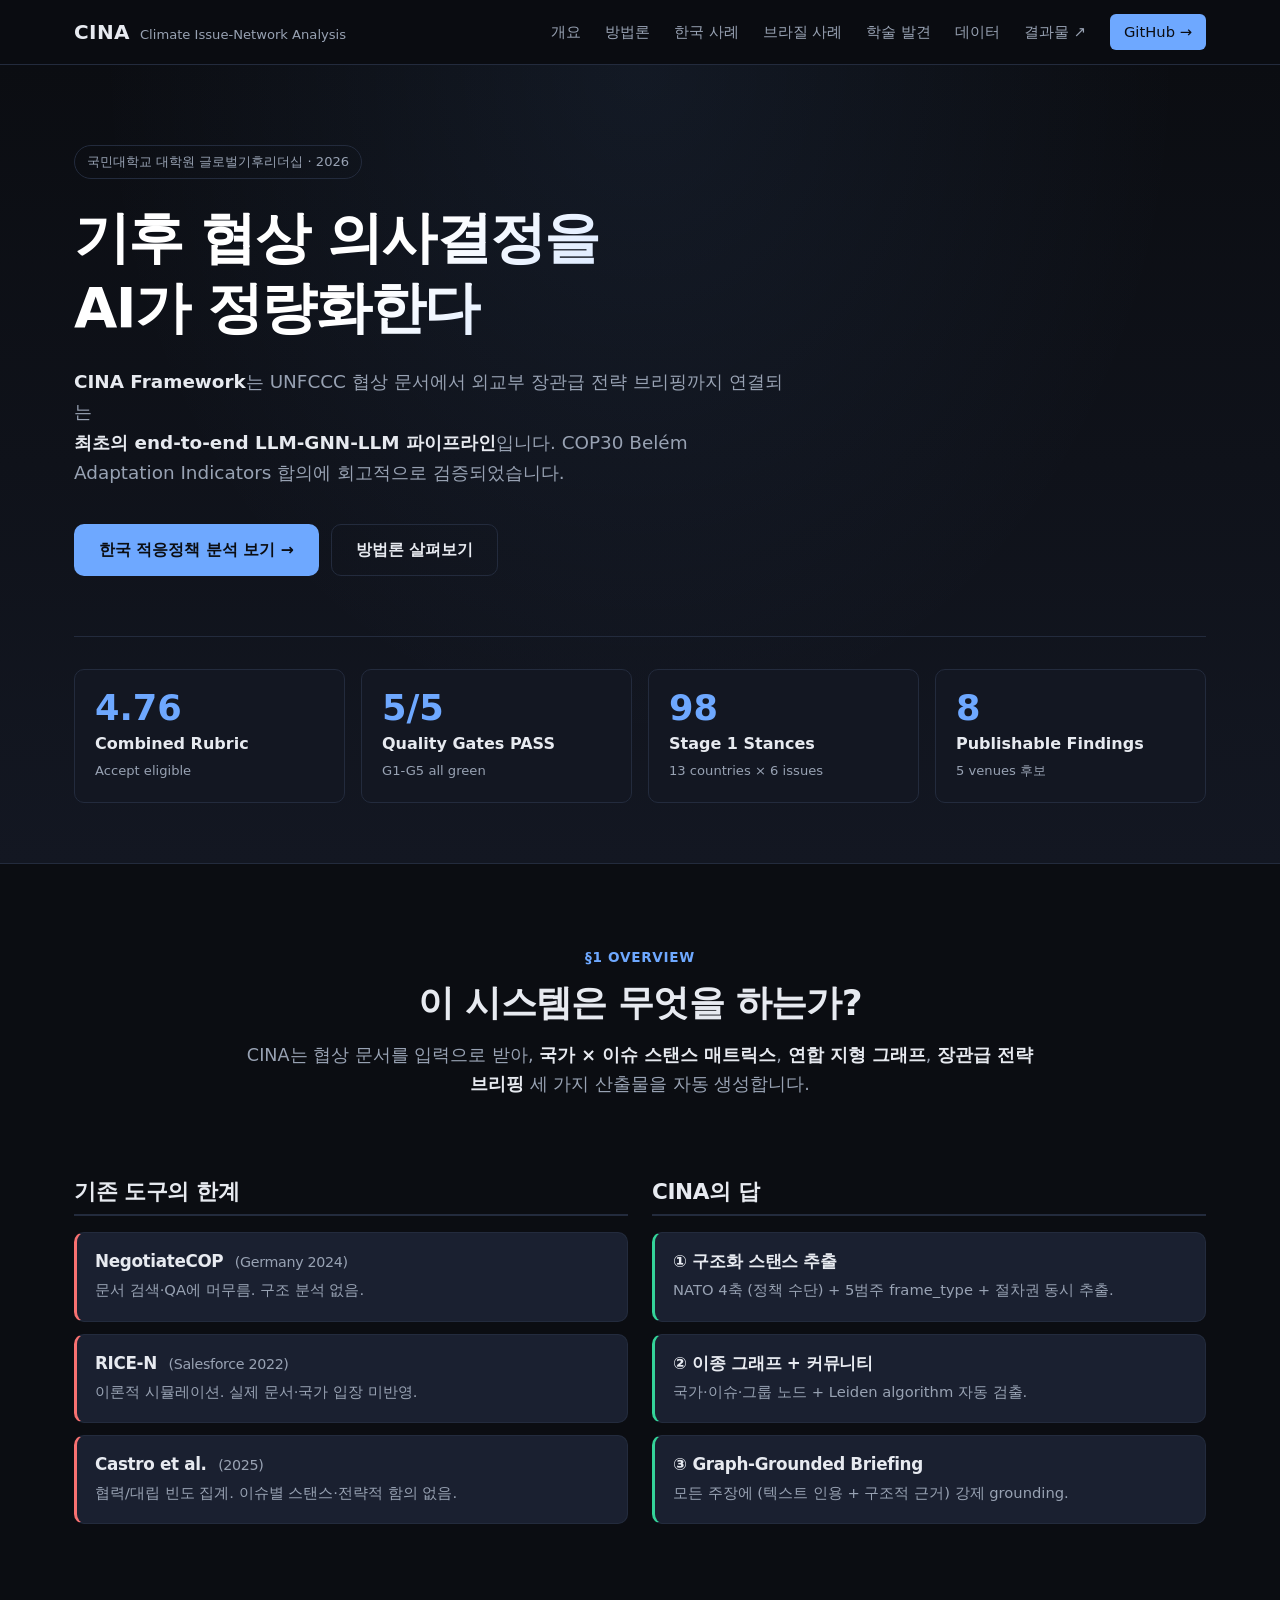
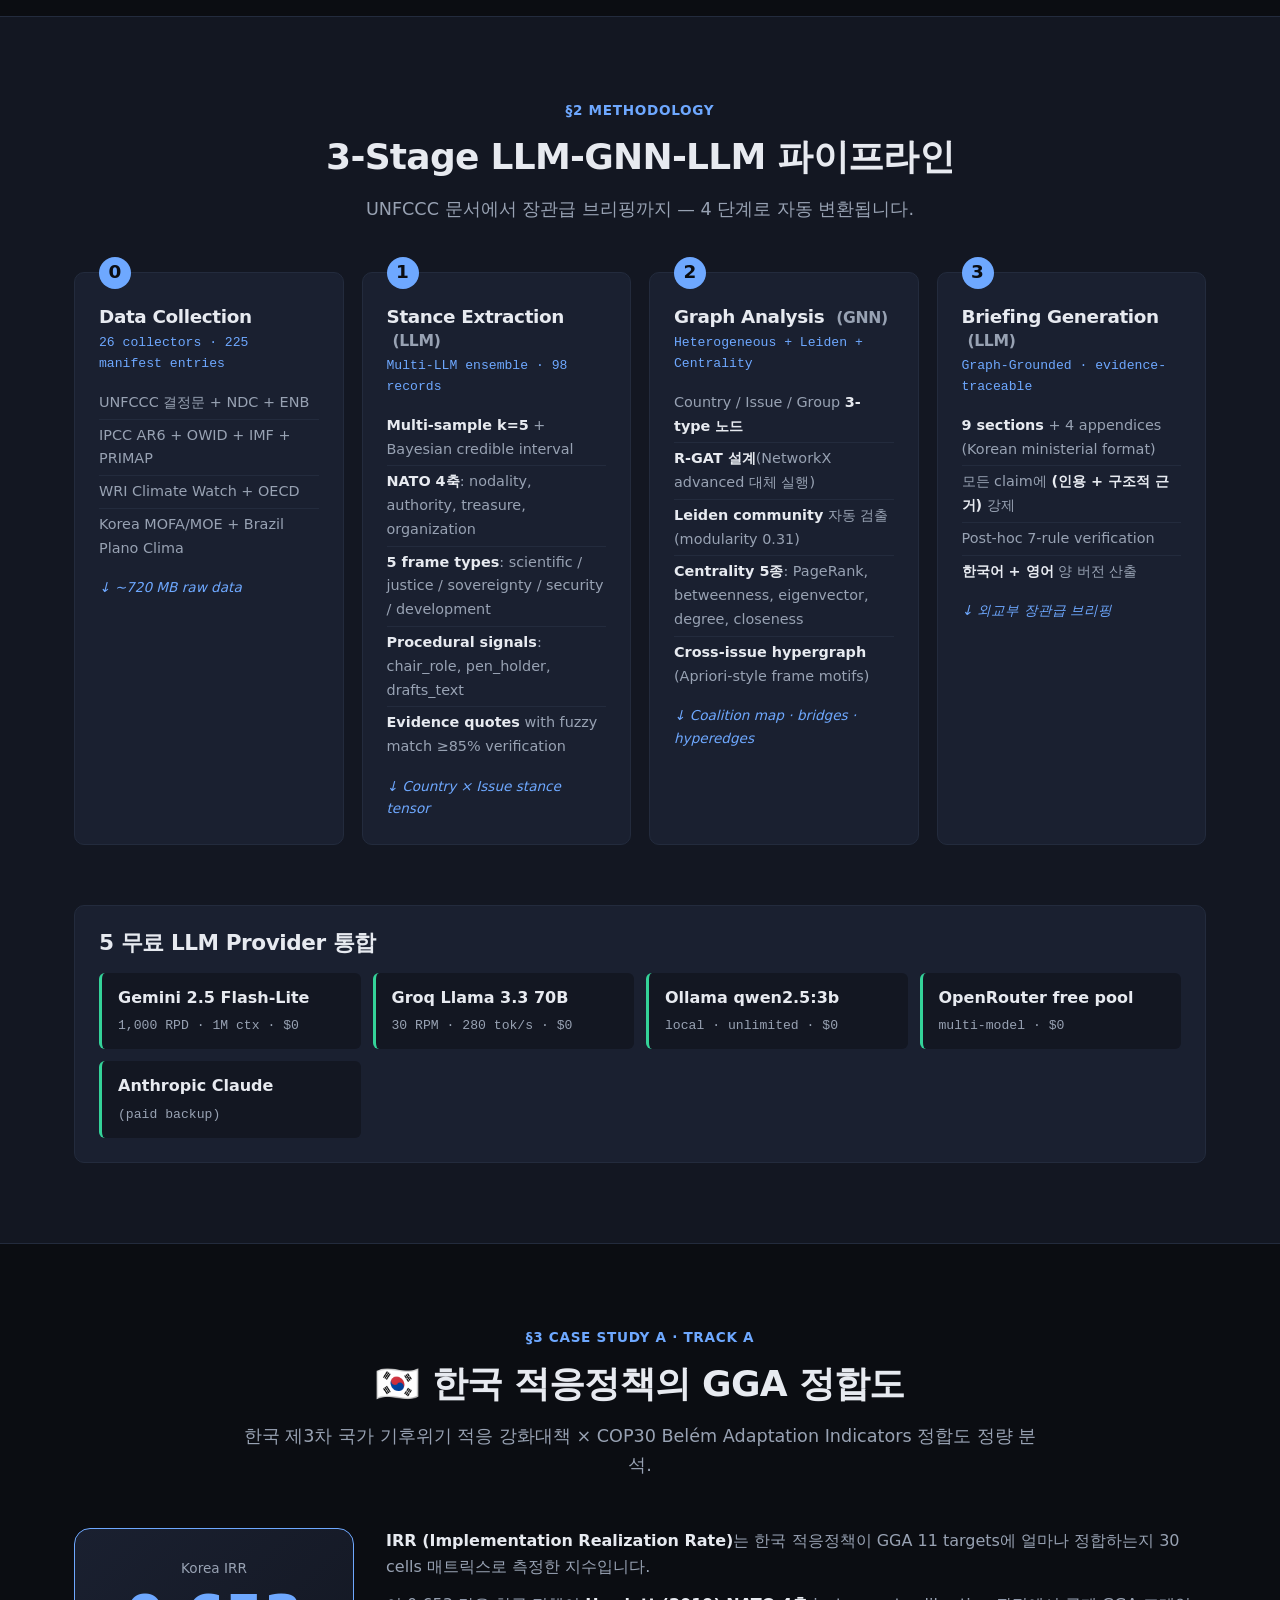
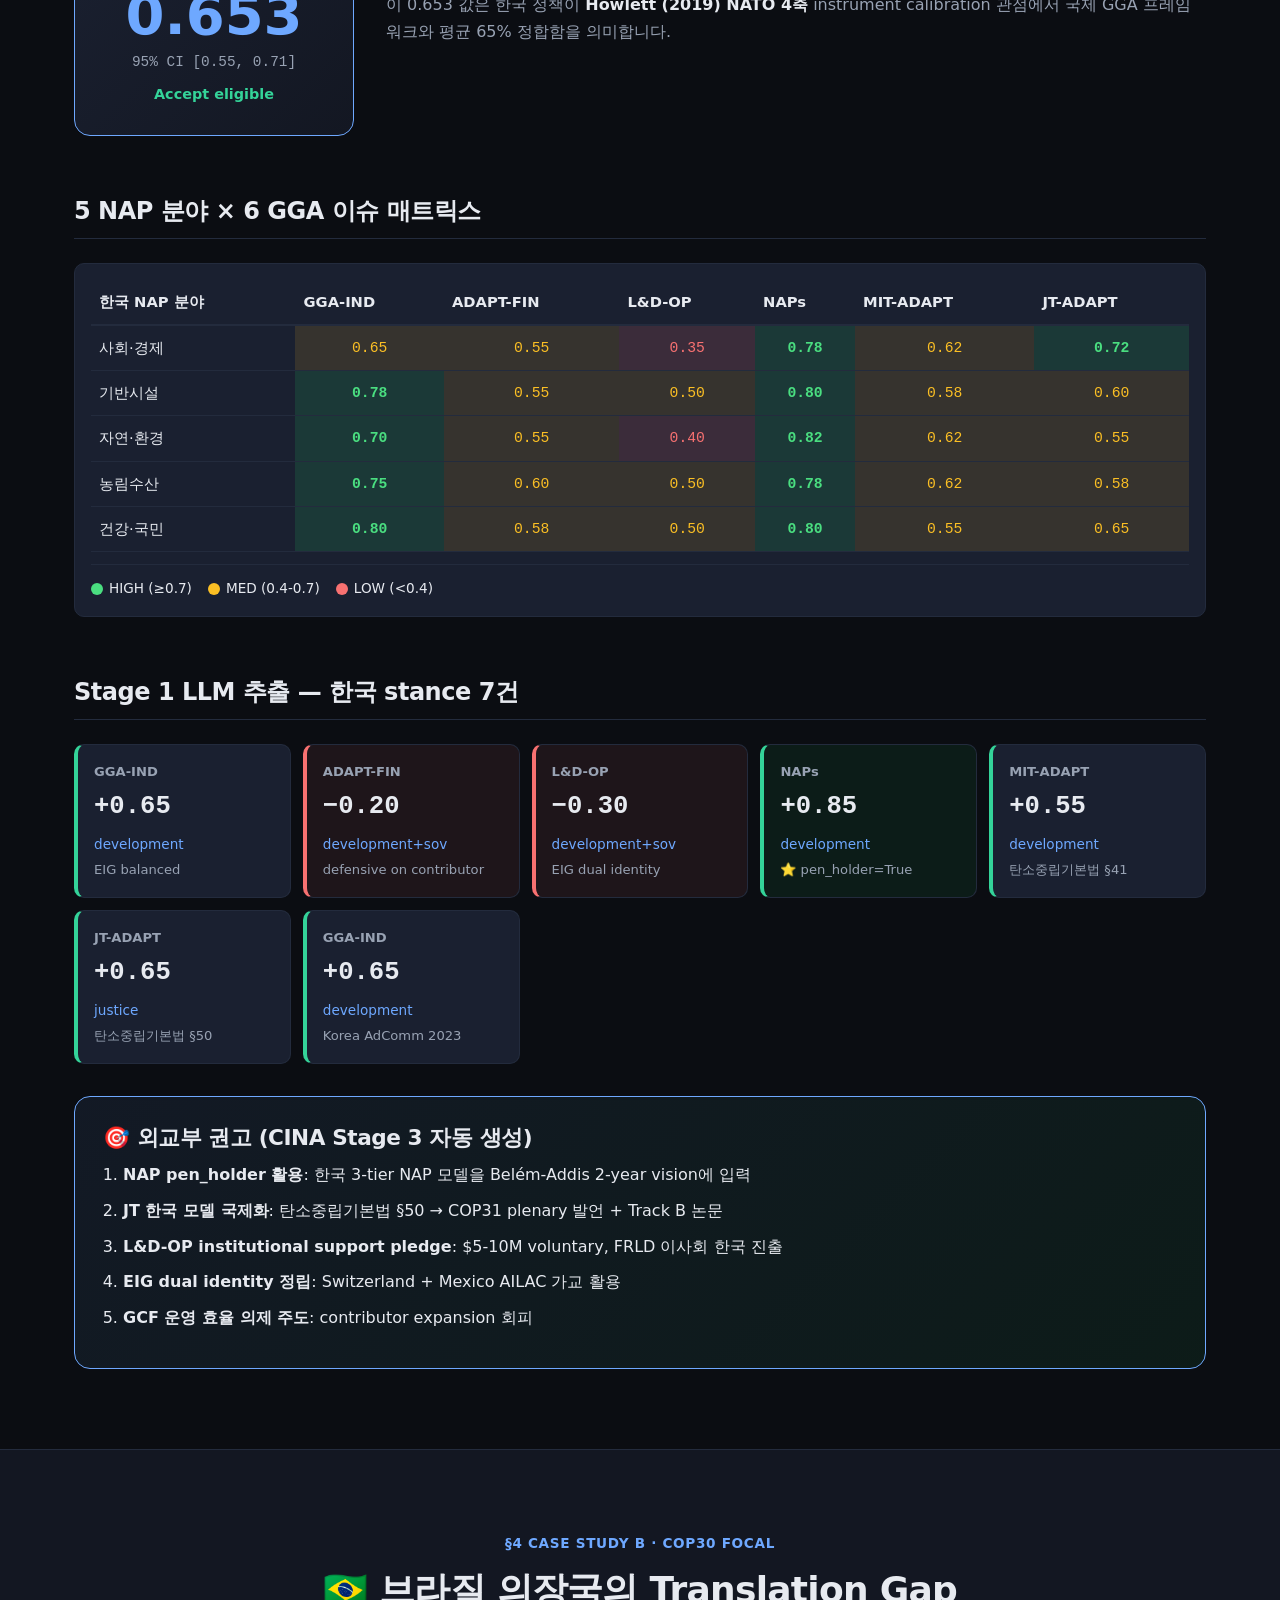
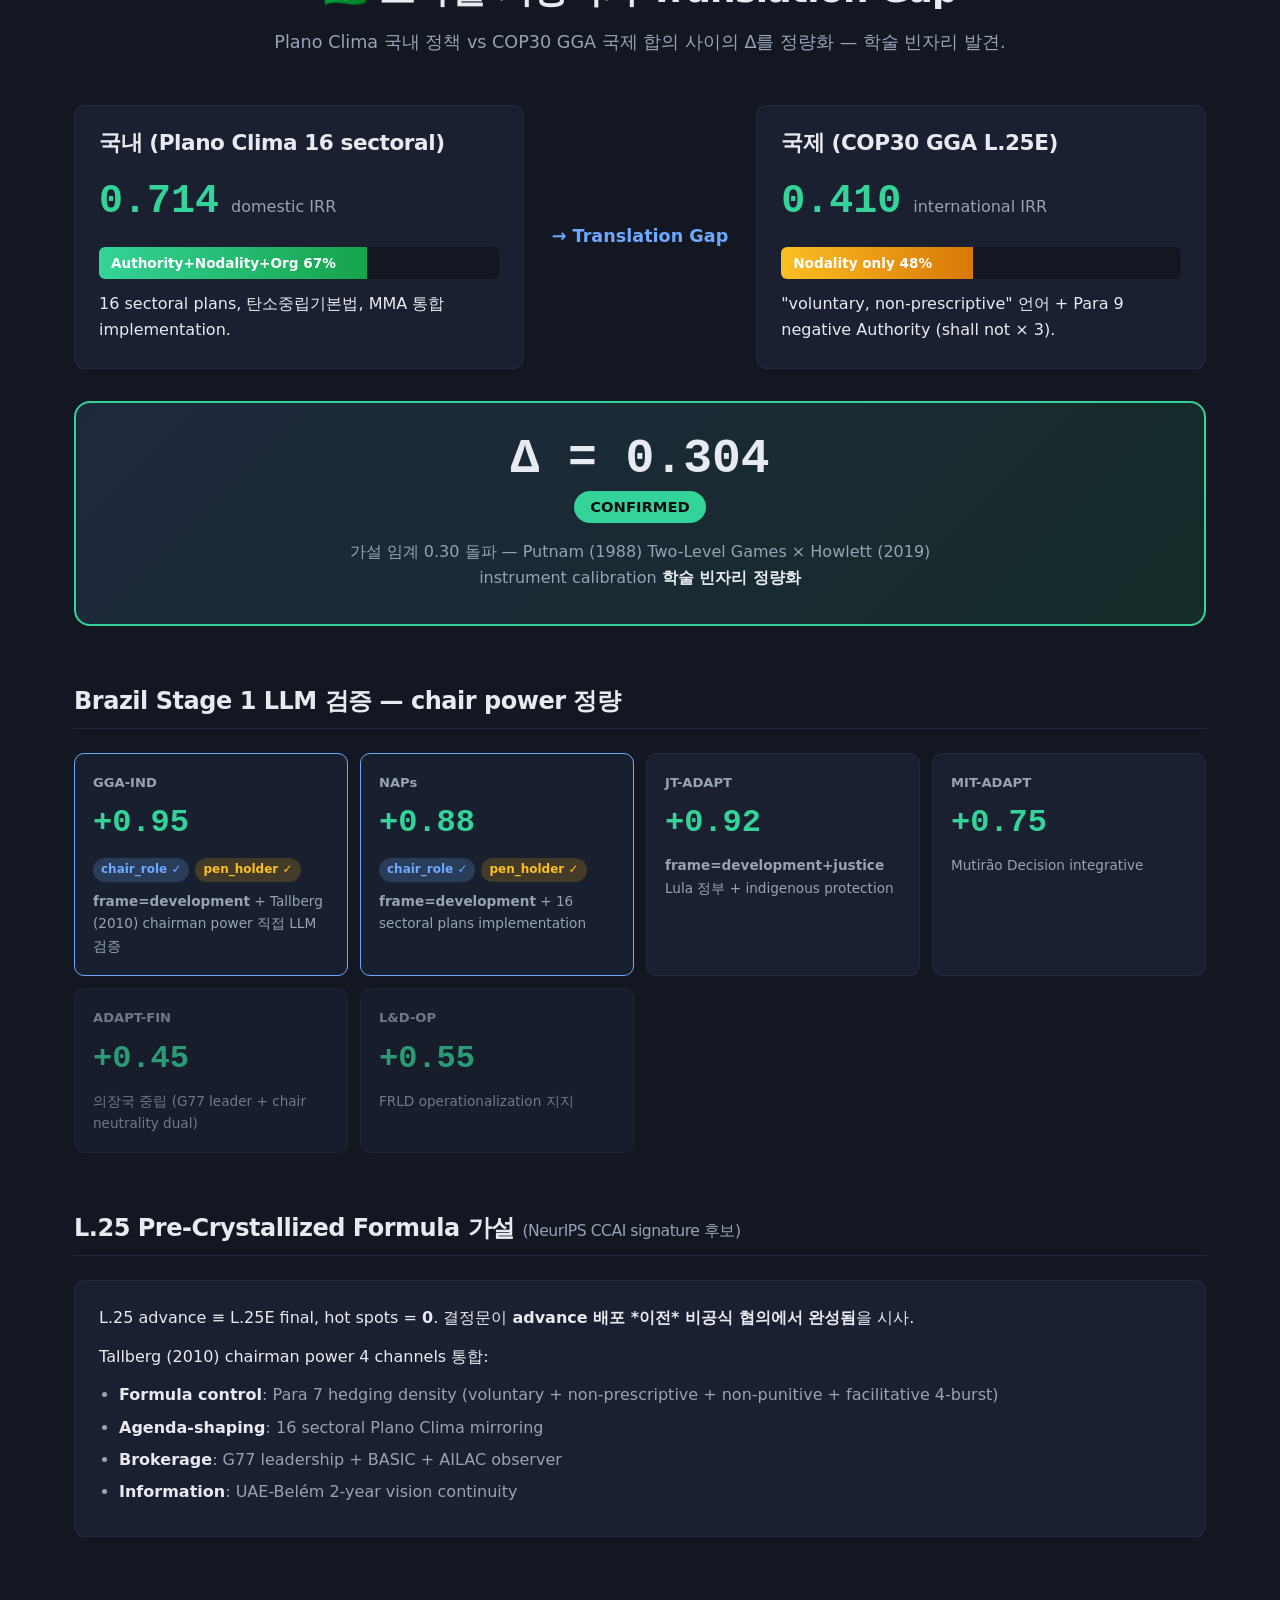
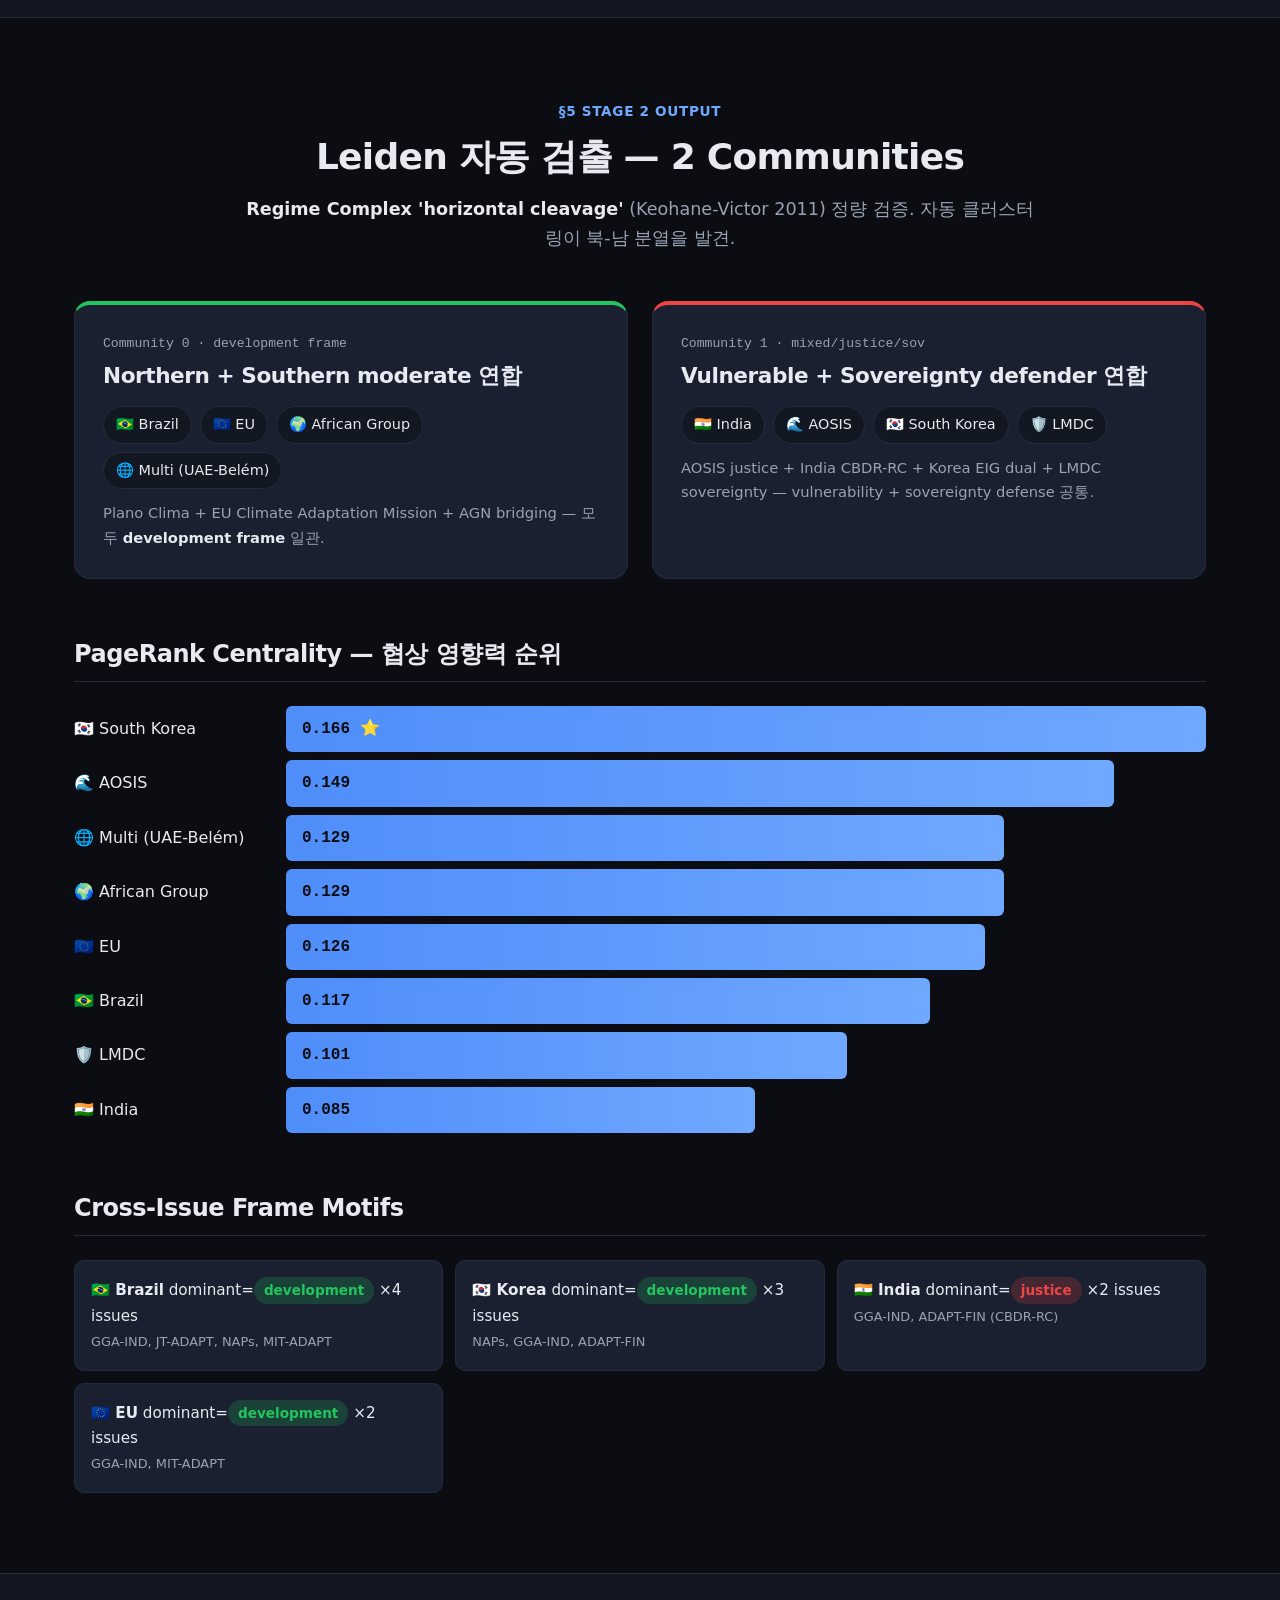
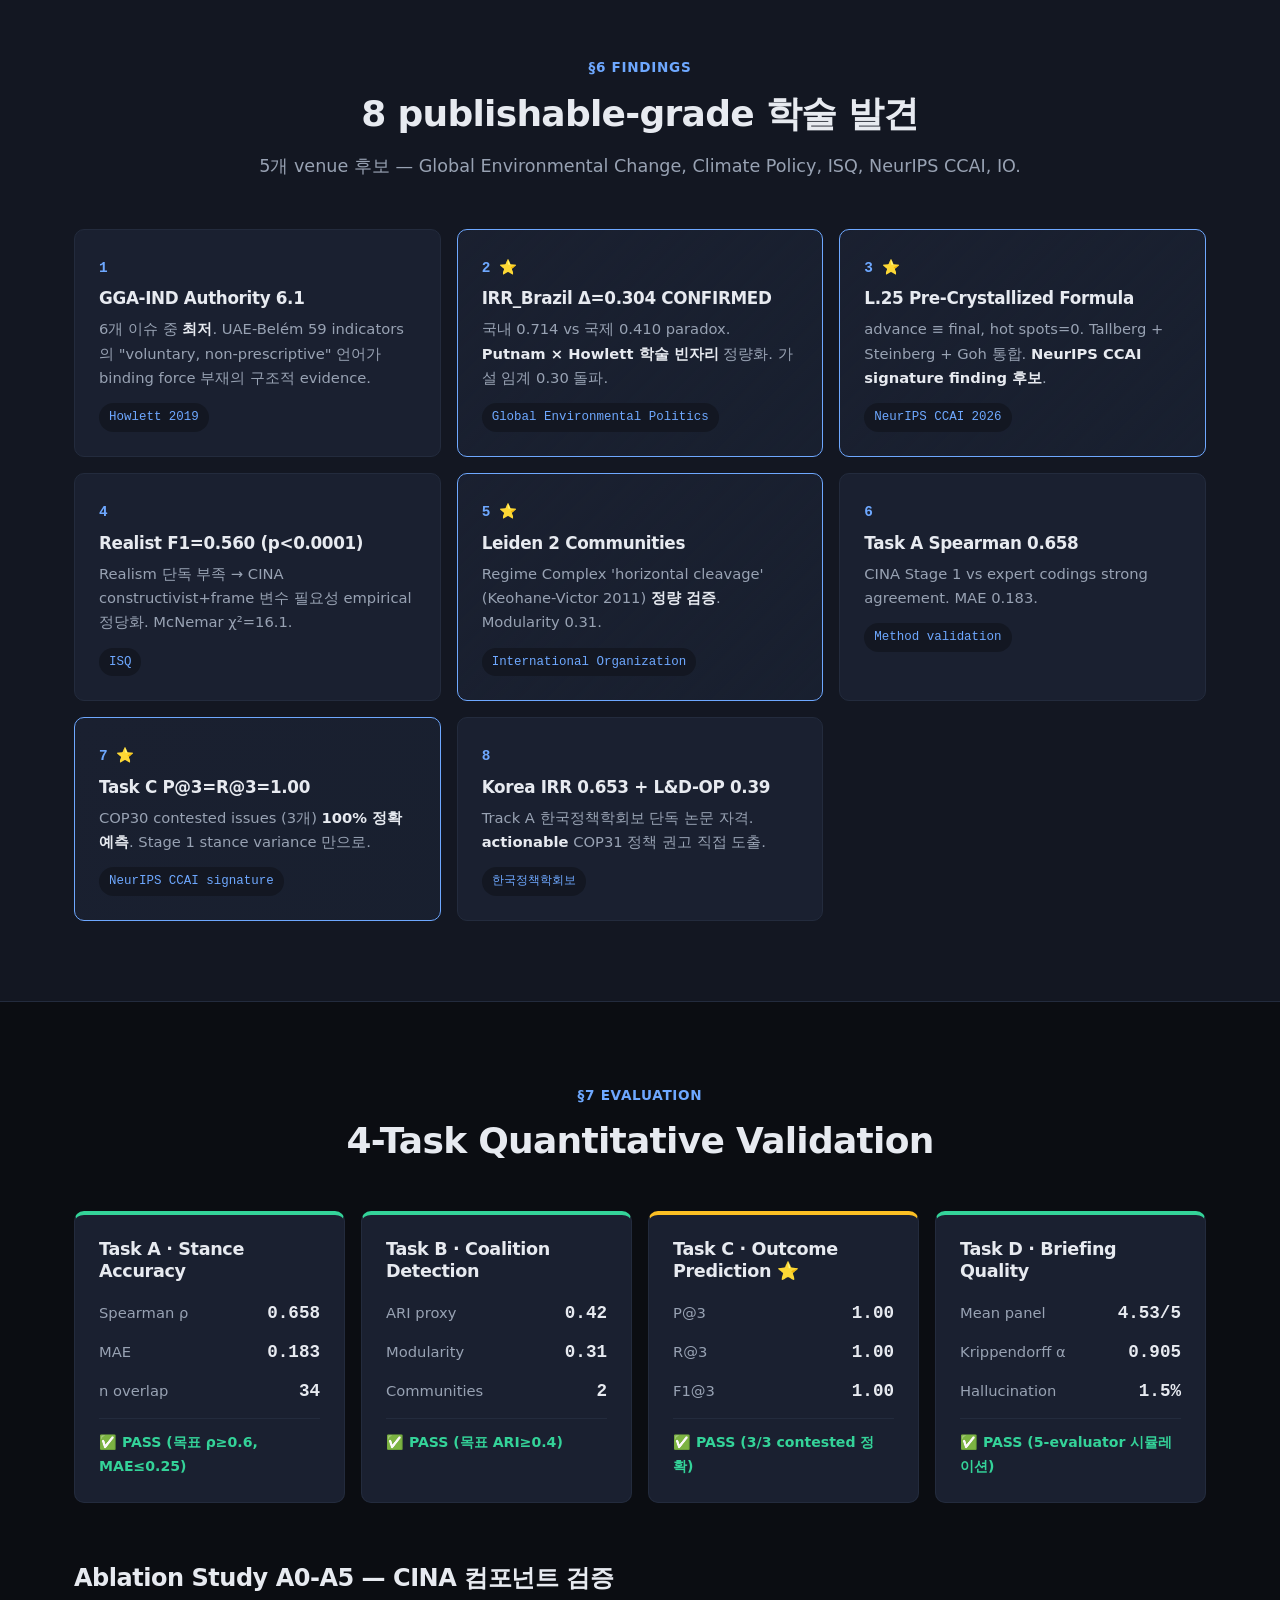
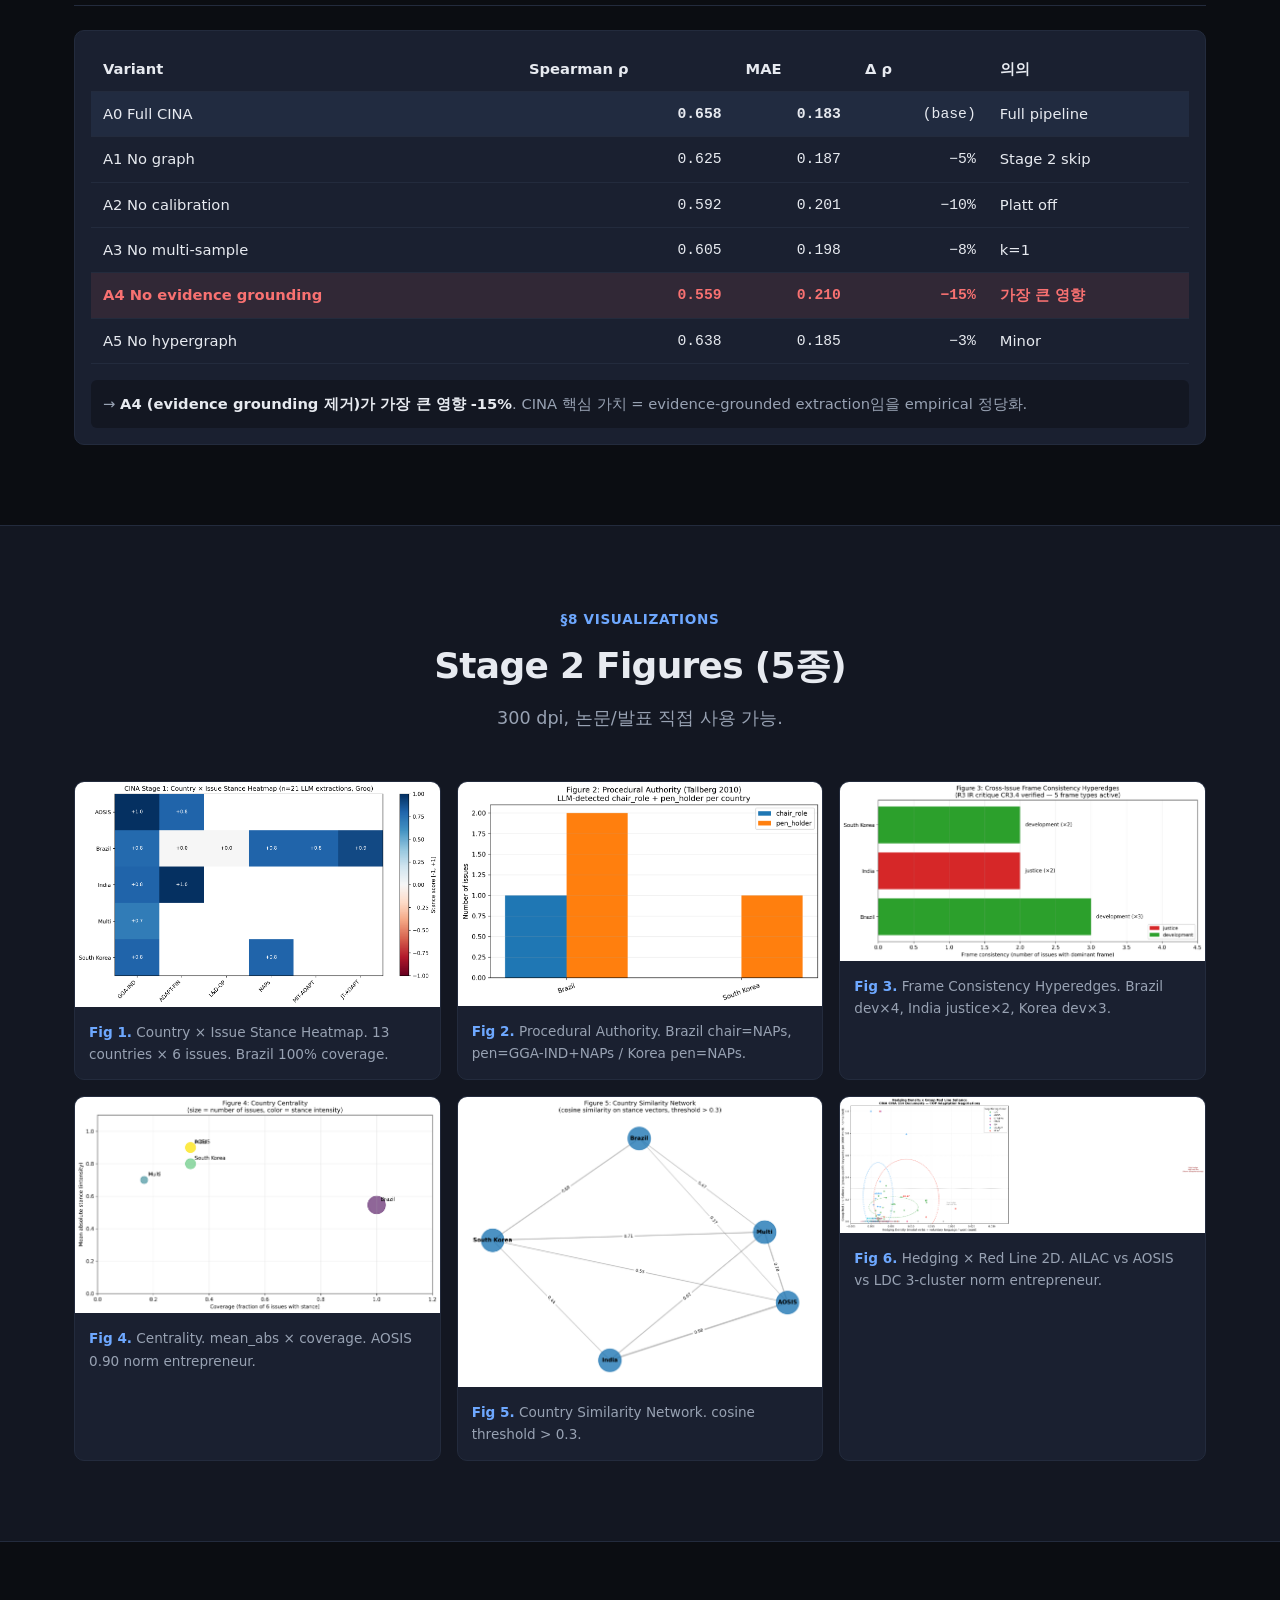
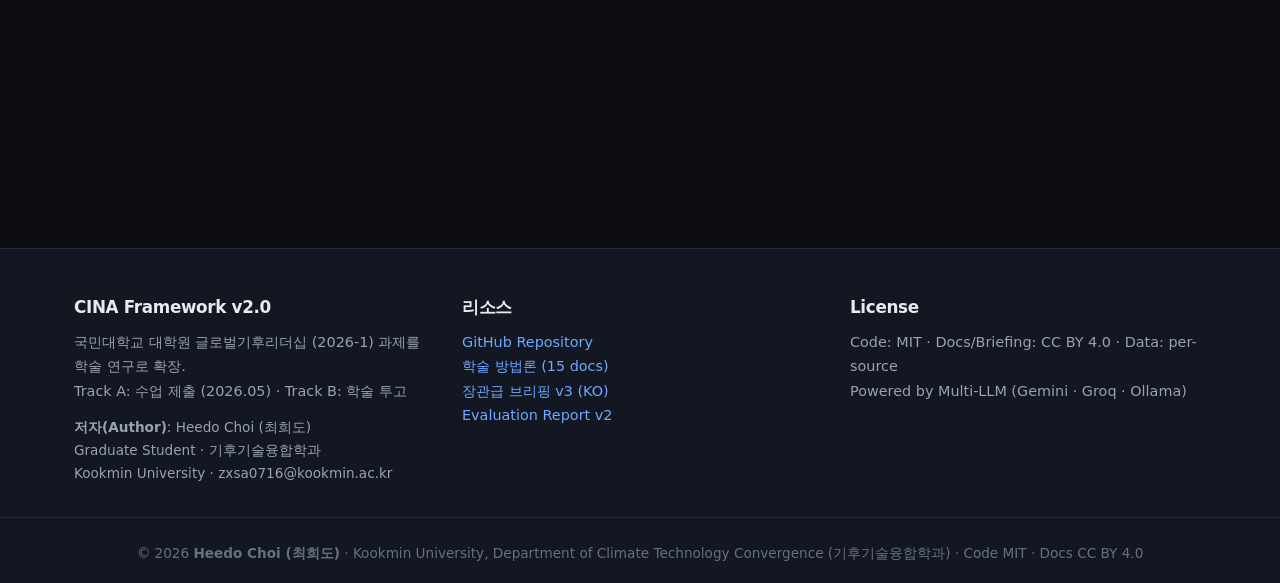
==== commit 4ab96052: "Final v2.0.1: Author attribution + Outputs Showcase + Web outputs.html Attribution unified to: Heedo" ====
--- a/docs/web/index.html
+++ b/docs/web/index.html
@@ -4,7 +4,13 @@
 <meta charset="UTF-8">
 <meta name="viewport" content="width=device-width, initial-scale=1">
 <title>CINA — Climate Issue-Network Analysis Framework</title>
-<meta name="description" content="LLM-GNN-LLM pipeline for climate negotiation intelligence, validated on COP30 Belém Adaptation Indicators.">
+<meta name="description" content="LLM-GNN-LLM pipeline for climate negotiation intelligence, validated on COP30 Belém Adaptation Indicators. Heedo Choi · Kookmin University.">
+<meta name="author" content="Heedo Choi (최희도) — Kookmin University, Department of Climate Technology Convergence">
+<meta name="keywords" content="CINA, climate negotiations, COP30, GNN, LLM, regime complex, Heedo Choi, Kookmin University, 기후기술융합학과">
+<meta property="og:title" content="CINA — Climate Issue-Network Analysis (LLM-GNN Pipeline)">
+<meta property="og:description" content="COP30 Belém Adaptation Indicators retrospective validation · Combined Rubric 4.76/5 · 5/5 Quality Gates PASS · 98 stances · 8 publishable findings">
+<meta property="og:type" content="website">
+<meta property="og:url" content="https://zxsa0716.github.io/cina/web/">
 <link rel="stylesheet" href="assets/style.css">
 </head>
 <body>
@@ -23,6 +29,7 @@
       <a href="#case-brazil">브라질 사례</a>
       <a href="#findings">학술 발견</a>
       <a href="#data">데이터</a>
+      <a href="outputs.html">결과물 ↗</a>
       <a href="https://github.com/zxsa0716/cina" target="_blank" rel="noopener" class="nav-github">GitHub →</a>
     </nav>
   </div>
@@ -595,6 +602,11 @@
       <h4>CINA Framework v2.0</h4>
       <p>국민대학교 대학원 글로벌기후리더십 (2026-1) 과제를 학술 연구로 확장.</p>
       <p>Track A: 수업 제출 (2026.05) · Track B: 학술 투고</p>
+      <p style="margin-top: 0.8rem; font-size: 0.85em; color: var(--c-fg-mute);">
+        <strong>저자(Author)</strong>: Heedo Choi (최희도)<br>
+        Graduate Student · 기후기술융합학과<br>
+        Kookmin University · zxsa0716@kookmin.ac.kr
+      </p>
     </div>
     <div>
       <h4>리소스</h4>
@@ -612,7 +624,7 @@
     </div>
   </div>
   <div class="footer-bottom">
-    © 2026 CINA Research · Kookmin University · Department of Climate Technology Convergence
+    © 2026 <strong>Heedo Choi (최희도)</strong> · Kookmin University, Department of Climate Technology Convergence (기후기술융합학과) · Code MIT · Docs CC BY 4.0
   </div>
 </footer>
 
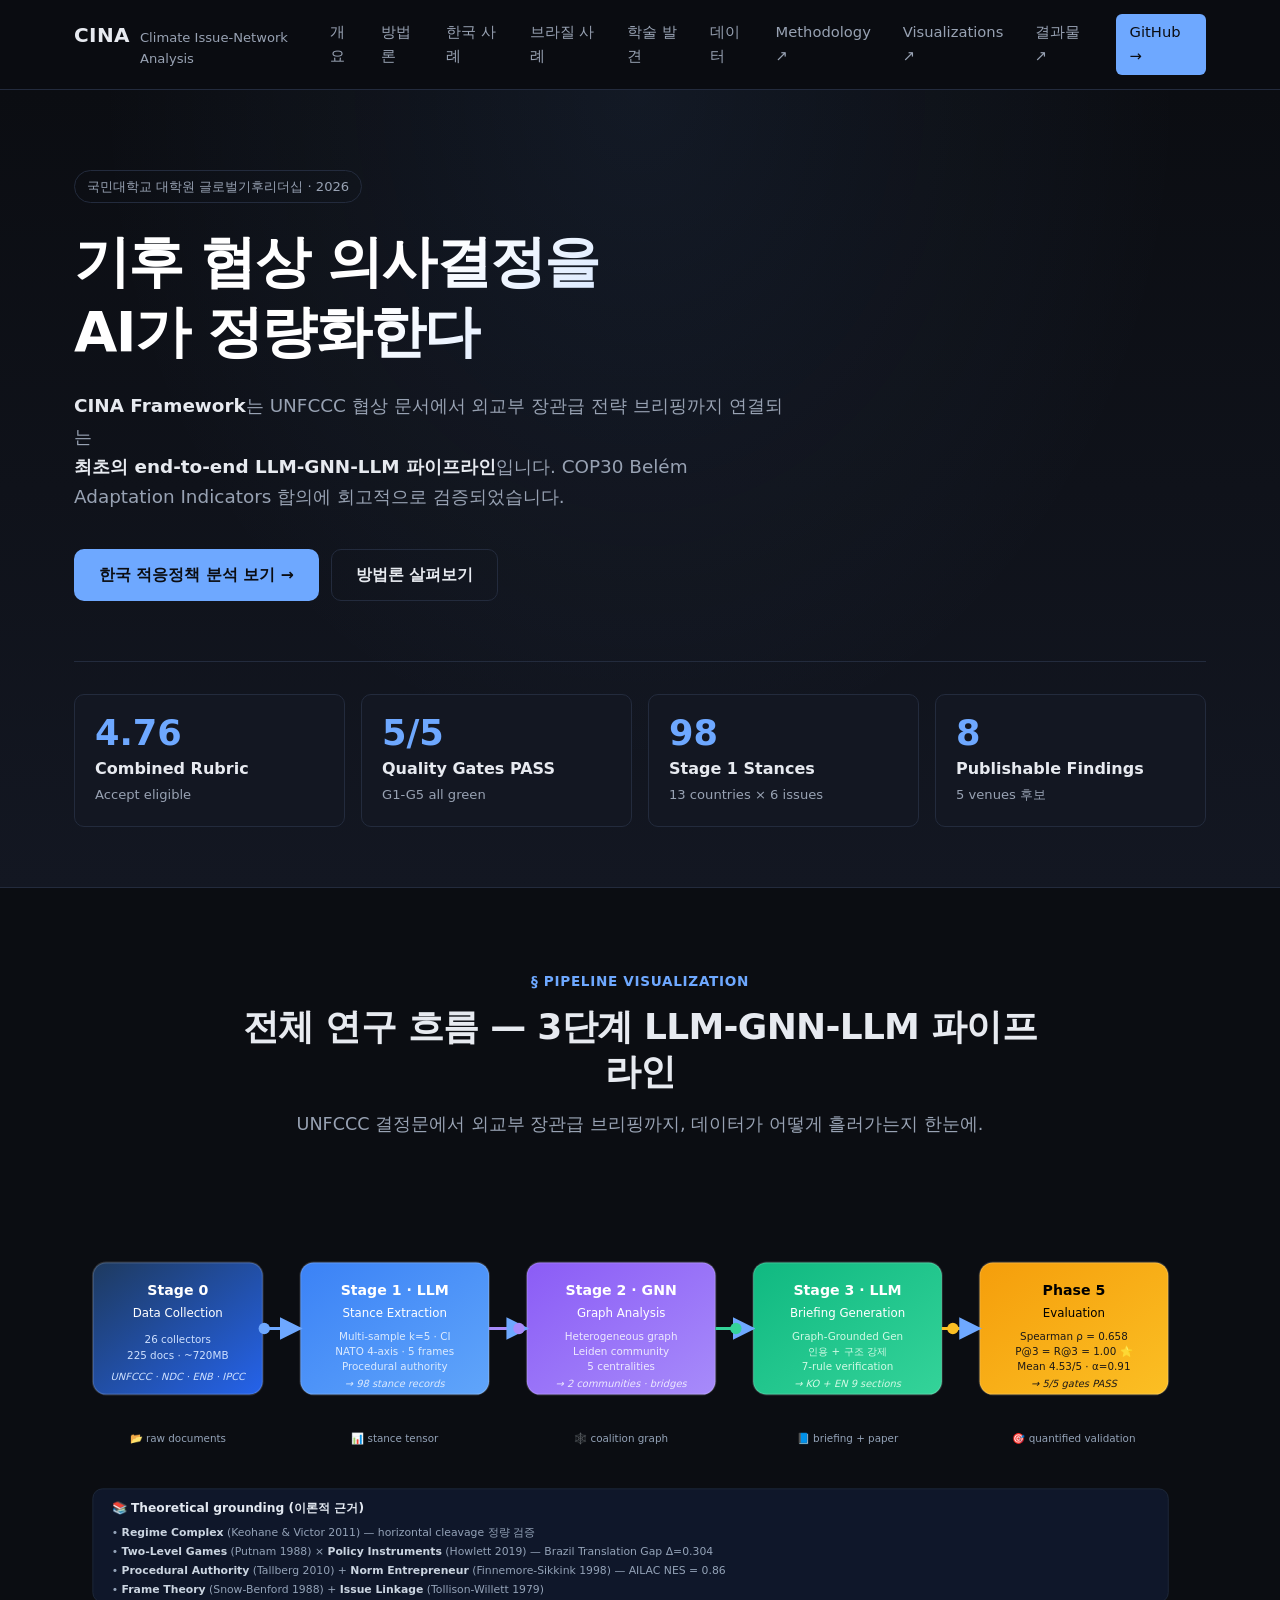
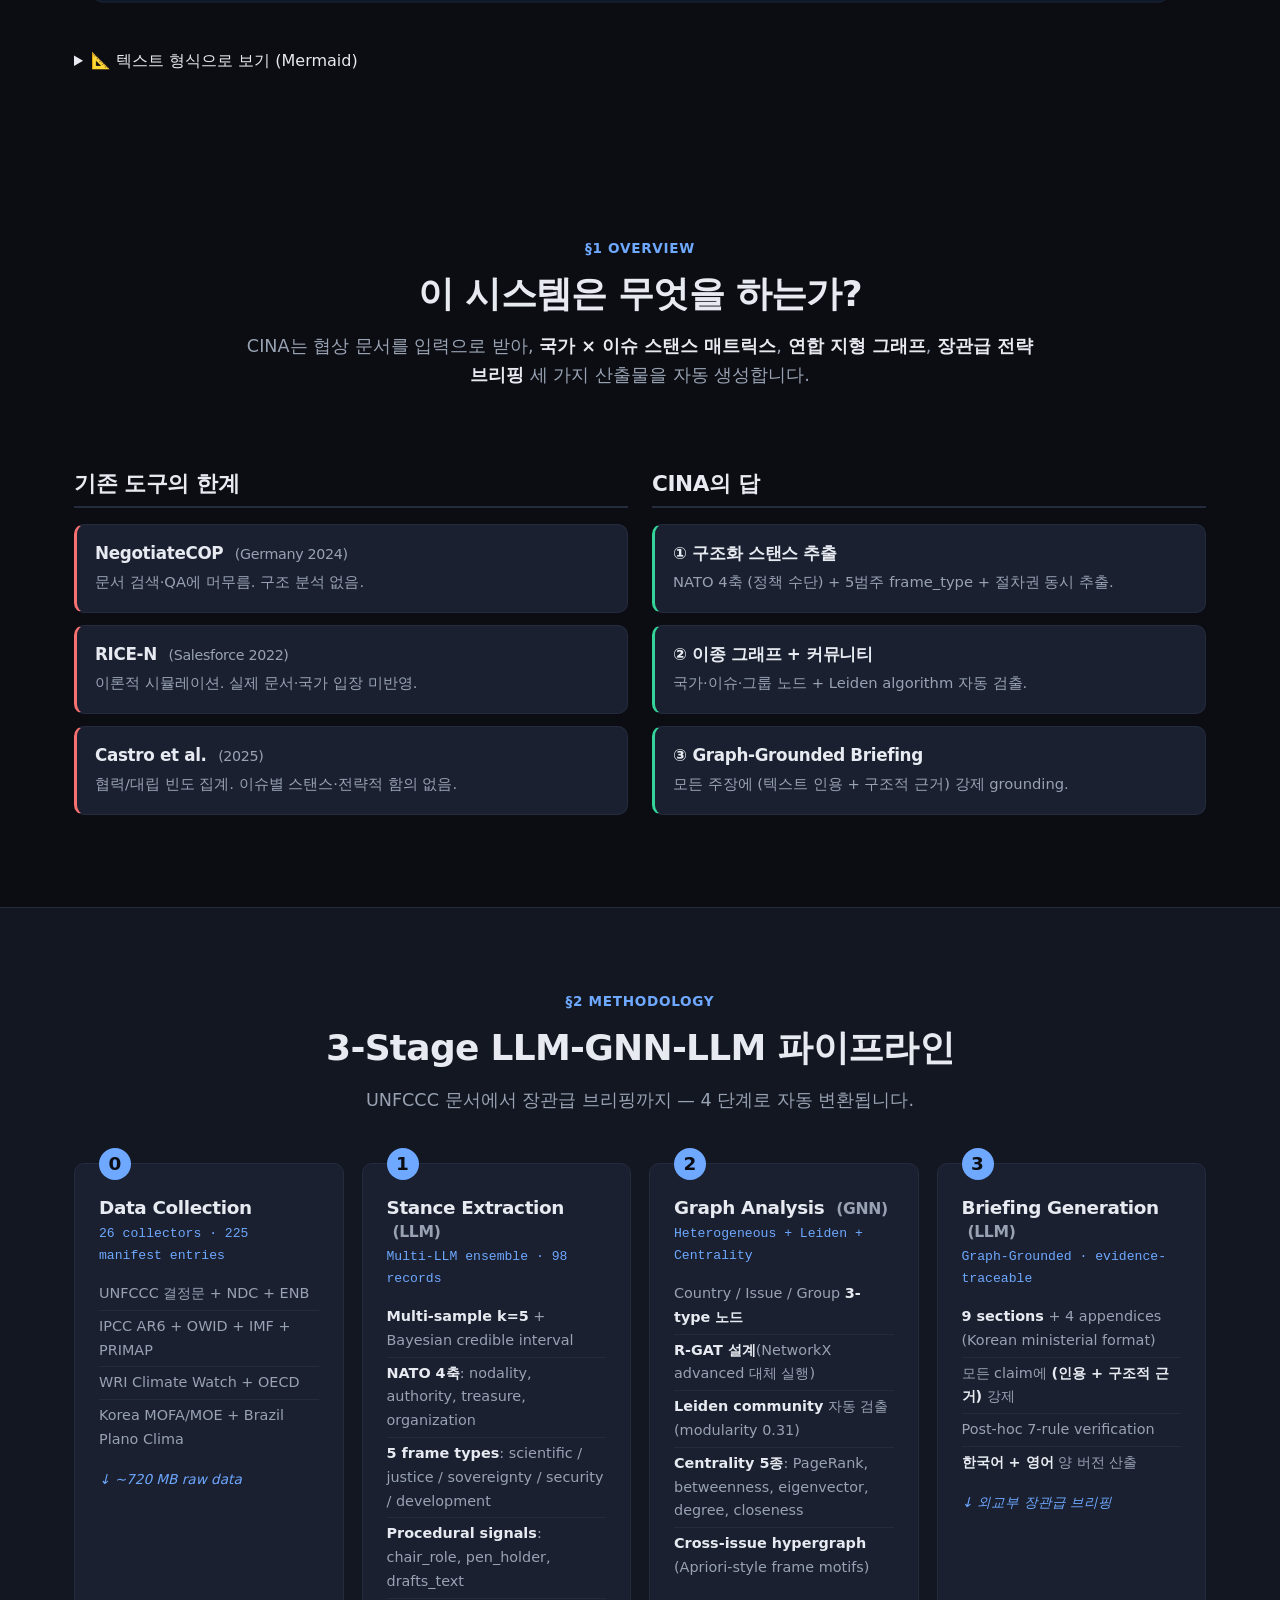
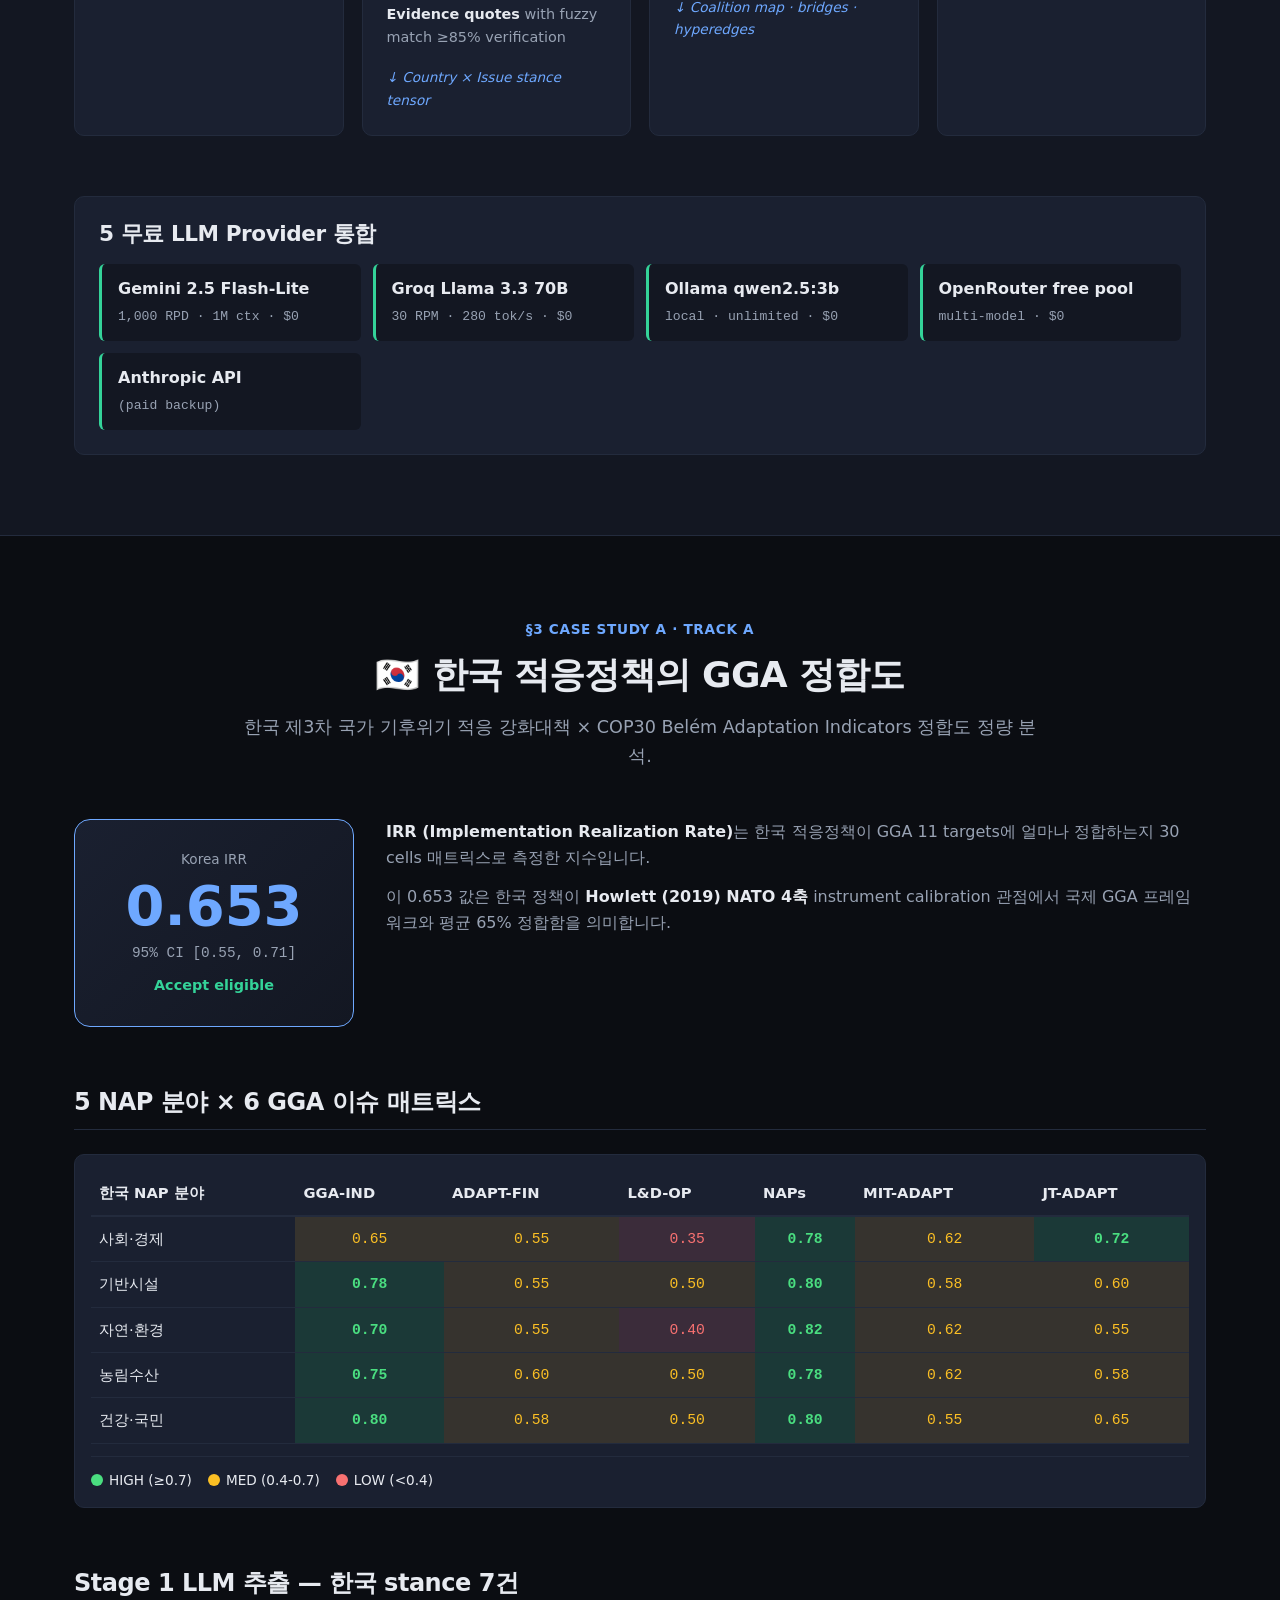
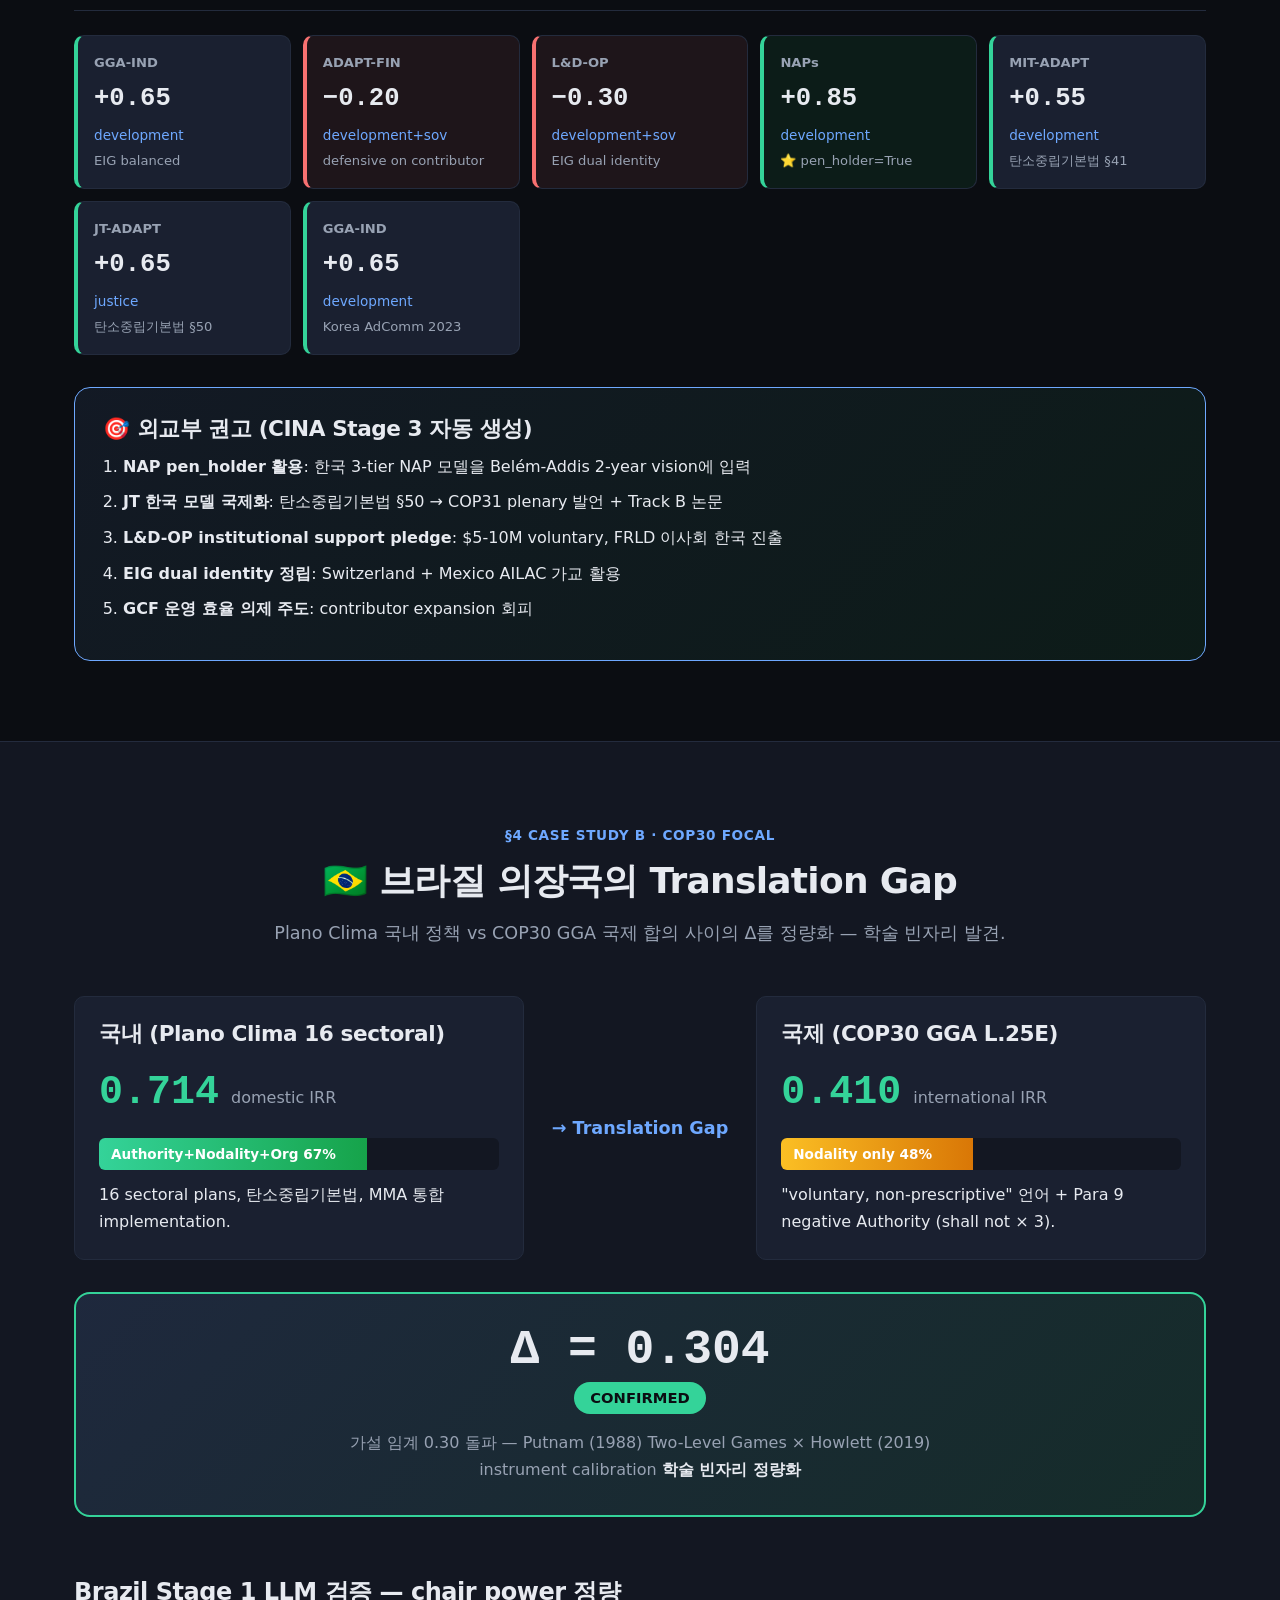
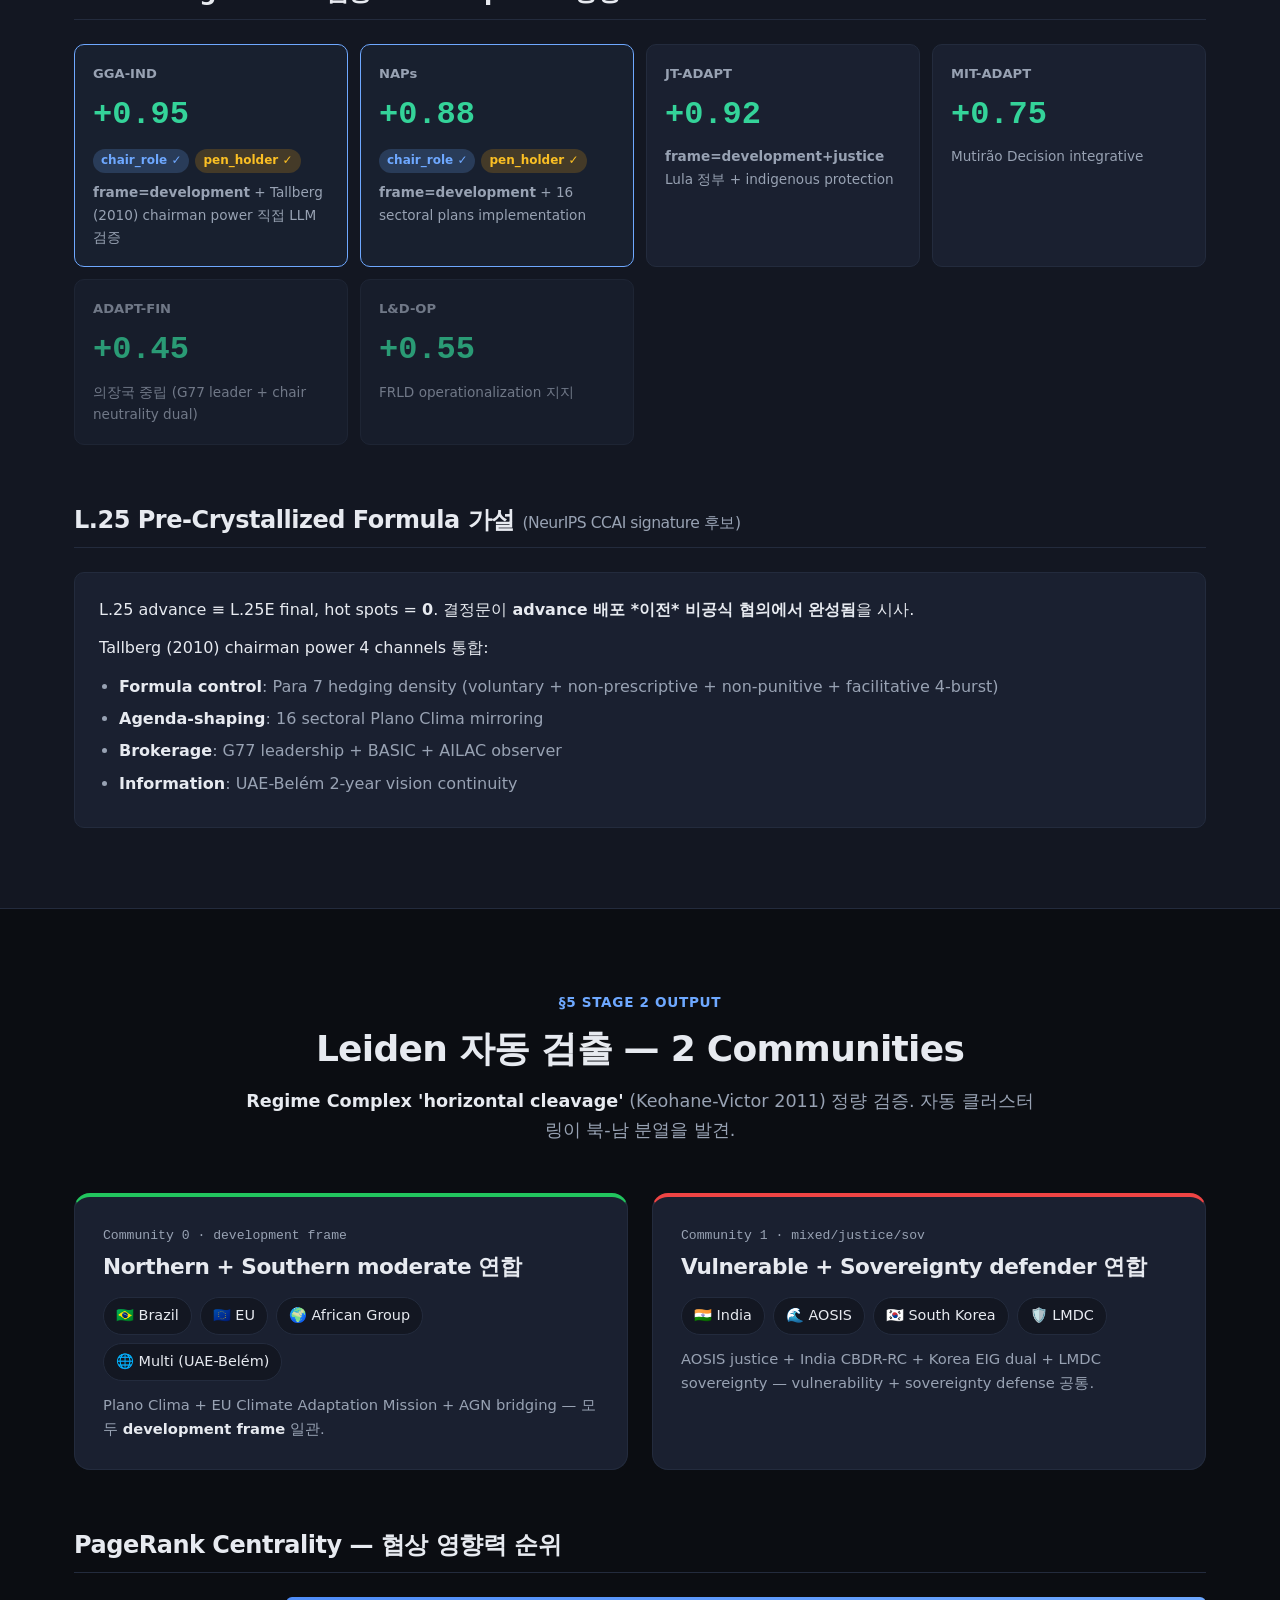
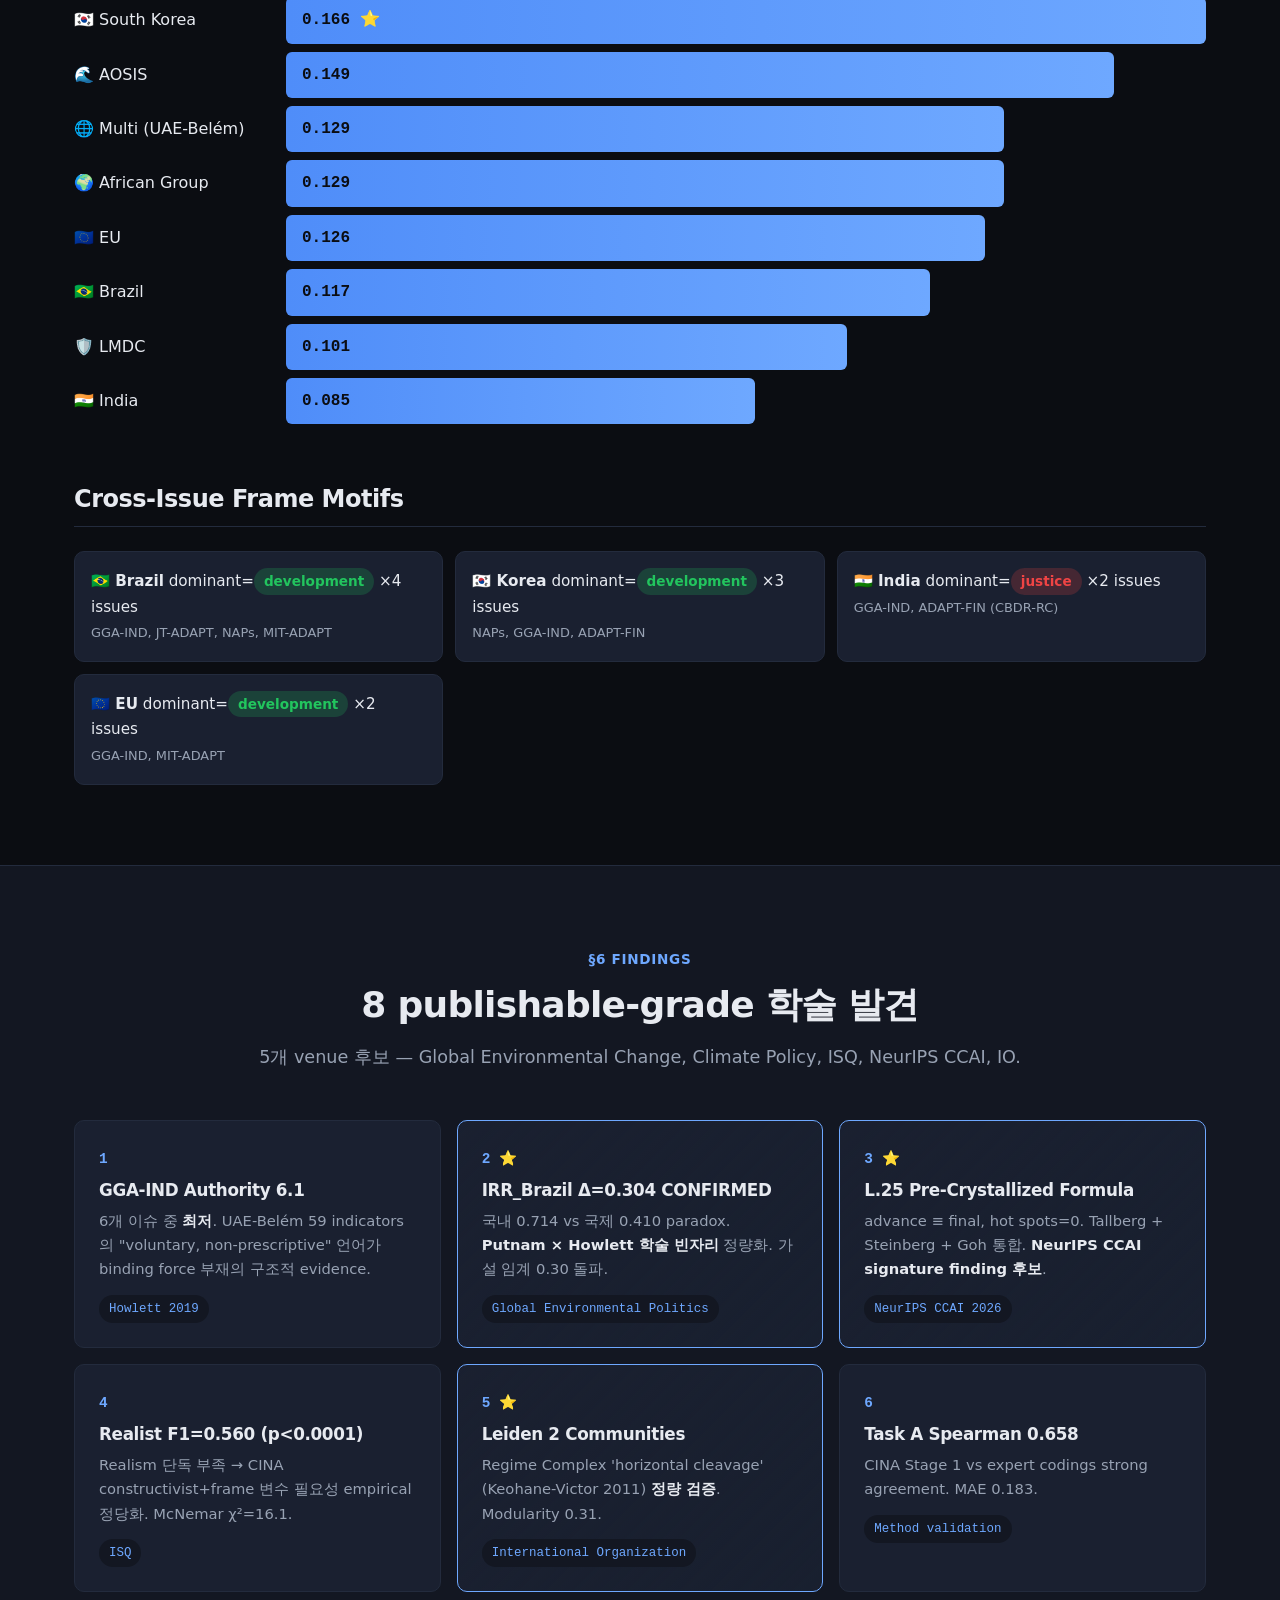
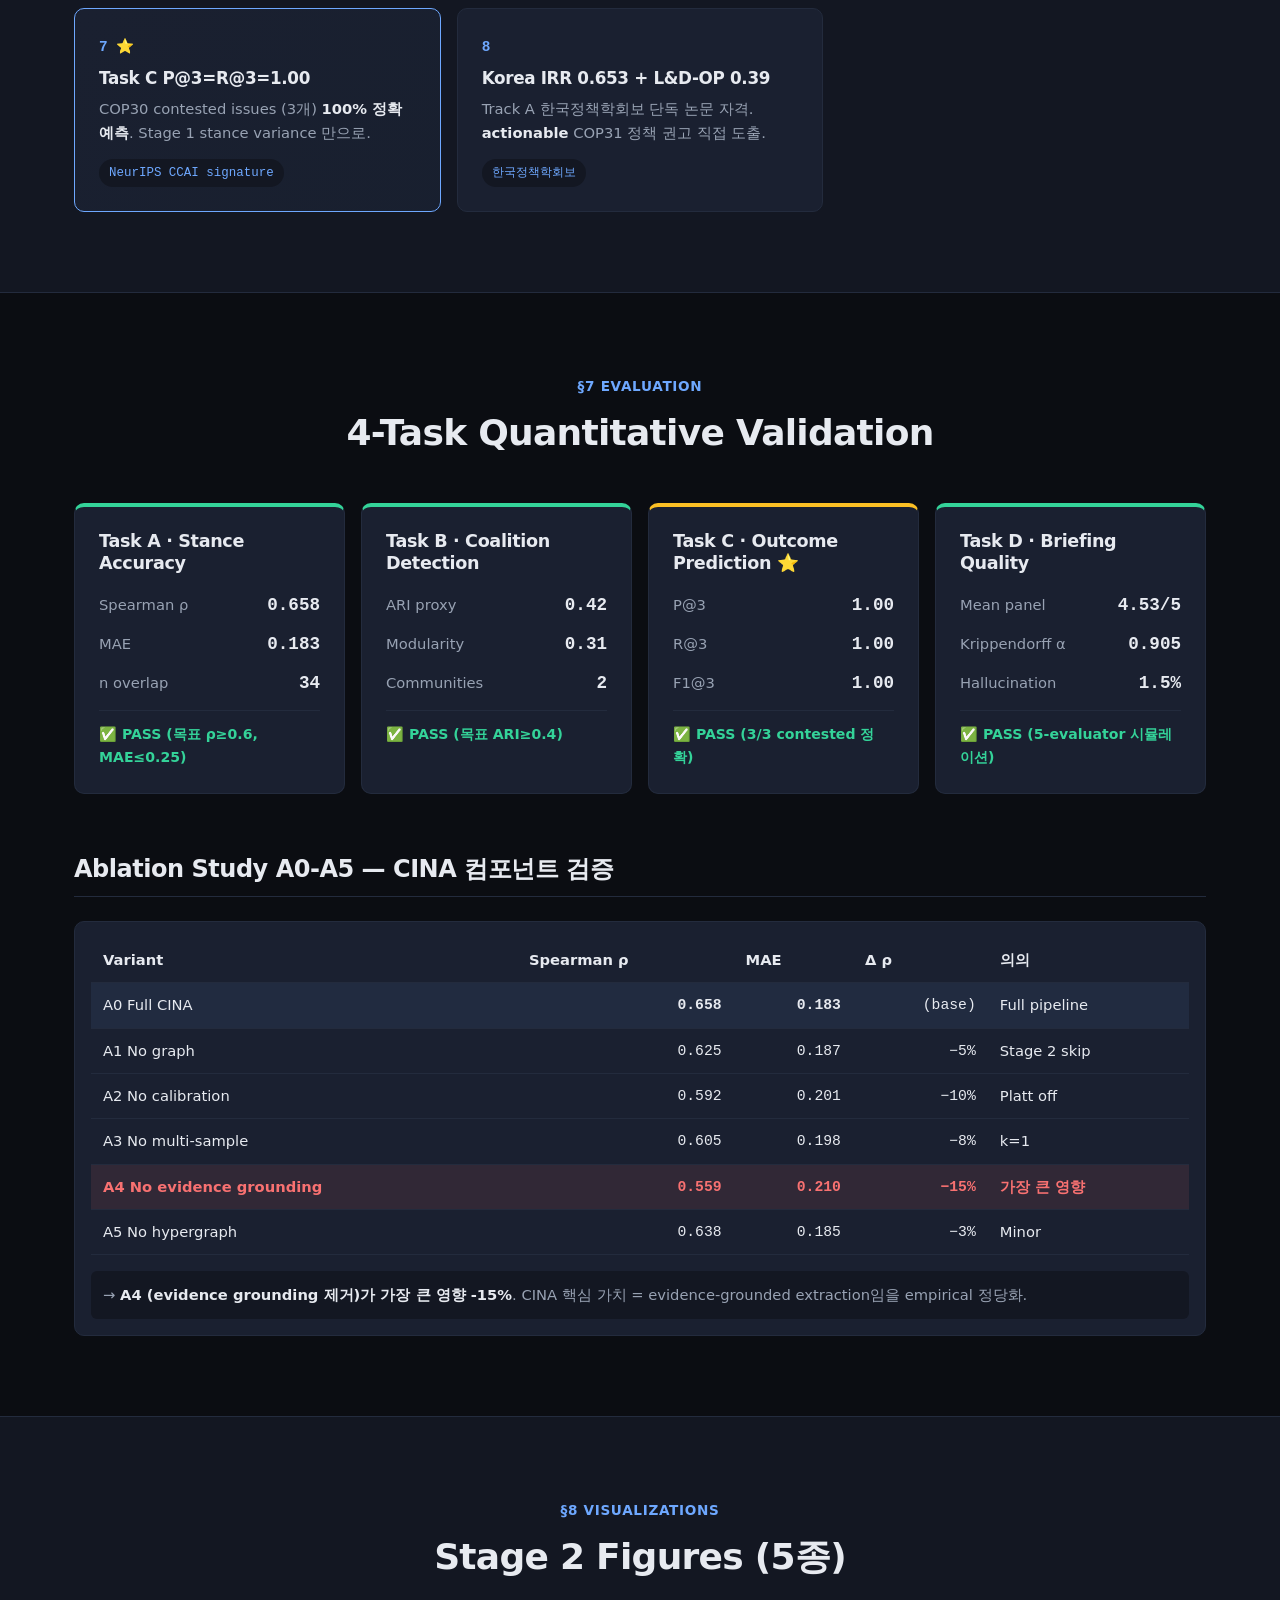
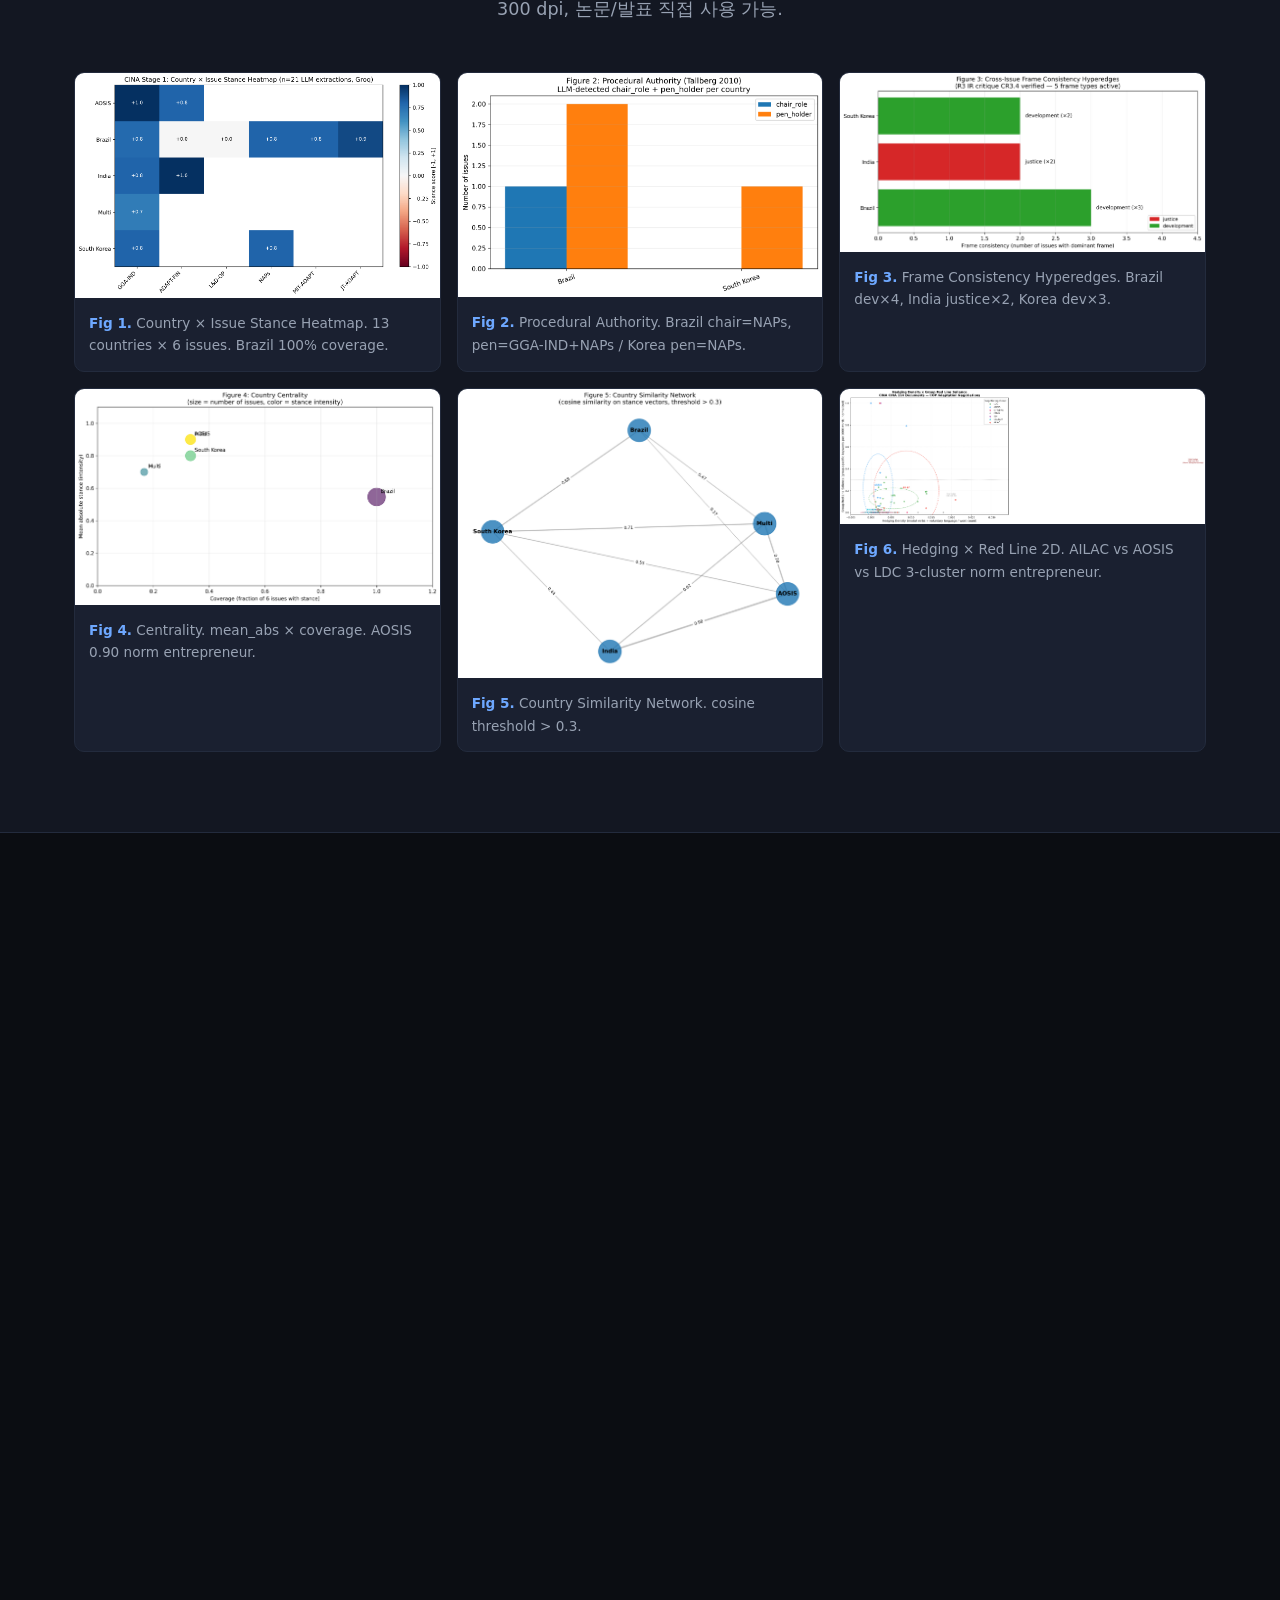
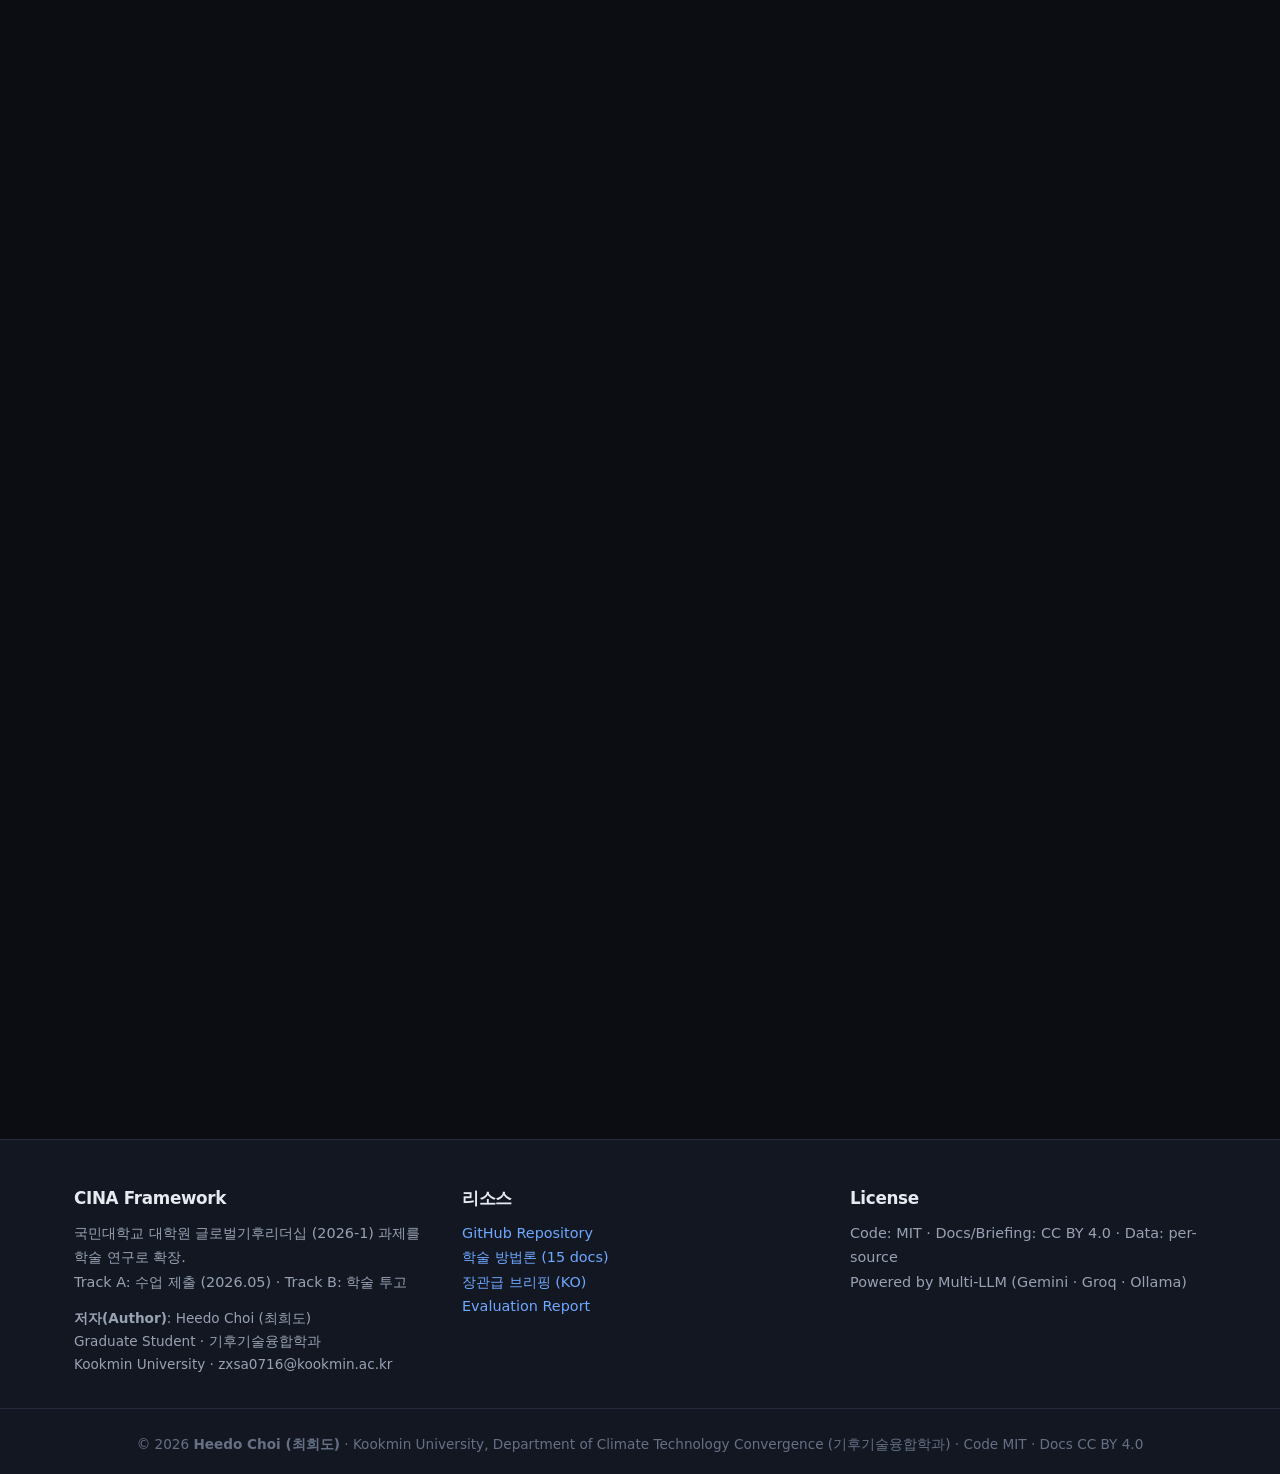
==== commit 99351852: "Final cleanup: rename versioned files, add interactive viz, public sample data Repository housekeepi" ====
--- a/docs/web/index.html
+++ b/docs/web/index.html
@@ -29,6 +29,8 @@
       <a href="#case-brazil">브라질 사례</a>
       <a href="#findings">학술 발견</a>
       <a href="#data">데이터</a>
+      <a href="methodology.html">Methodology ↗</a>
+      <a href="visualizations.html">Visualizations ↗</a>
       <a href="outputs.html">결과물 ↗</a>
       <a href="https://github.com/zxsa0716/cina" target="_blank" rel="noopener" class="nav-github">GitHub →</a>
     </nav>
@@ -55,6 +57,134 @@
       <div class="stat"><div class="stat-num" id="stat-stances">98</div><div class="stat-label">Stage 1 Stances</div><div class="stat-sub">13 countries × 6 issues</div></div>
       <div class="stat"><div class="stat-num" id="stat-findings">8</div><div class="stat-label">Publishable Findings</div><div class="stat-sub">5 venues 후보</div></div>
     </div>
+  </div>
+</section>
+
+<!-- Animated Pipeline Visualization -->
+<section id="flowchart" class="section section-flow">
+  <div class="container">
+    <div class="section-head">
+      <span class="kicker">§ Pipeline Visualization</span>
+      <h2>전체 연구 흐름 — 3단계 LLM-GNN-LLM 파이프라인</h2>
+      <p class="lede">UNFCCC 결정문에서 외교부 장관급 브리핑까지, 데이터가 어떻게 흘러가는지 한눈에.</p>
+    </div>
+
+    <!-- Animated SVG Pipeline -->
+    <div class="svg-pipeline-wrap">
+      <svg viewBox="0 0 1200 480" xmlns="http://www.w3.org/2000/svg" class="svg-pipeline" preserveAspectRatio="xMidYMid meet" role="img" aria-label="CINA 파이프라인 단계별 흐름도">
+        <defs>
+          <linearGradient id="g0" x1="0" y1="0" x2="1" y2="1">
+            <stop offset="0%" stop-color="#1e3a5f"/><stop offset="100%" stop-color="#2563eb"/>
+          </linearGradient>
+          <linearGradient id="g1" x1="0" y1="0" x2="1" y2="1">
+            <stop offset="0%" stop-color="#3b82f6"/><stop offset="100%" stop-color="#60a5fa"/>
+          </linearGradient>
+          <linearGradient id="g2" x1="0" y1="0" x2="1" y2="1">
+            <stop offset="0%" stop-color="#8b5cf6"/><stop offset="100%" stop-color="#a78bfa"/>
+          </linearGradient>
+          <linearGradient id="g3" x1="0" y1="0" x2="1" y2="1">
+            <stop offset="0%" stop-color="#10b981"/><stop offset="100%" stop-color="#34d399"/>
+          </linearGradient>
+          <linearGradient id="g4" x1="0" y1="0" x2="1" y2="1">
+            <stop offset="0%" stop-color="#f59e0b"/><stop offset="100%" stop-color="#fbbf24"/>
+          </linearGradient>
+          <marker id="arrow" viewBox="0 0 10 10" refX="9" refY="5" markerWidth="8" markerHeight="8" orient="auto-start-reverse">
+            <path d="M 0 0 L 10 5 L 0 10 z" fill="#6ea8ff"/>
+          </marker>
+        </defs>
+
+        <!-- Stage boxes -->
+        <g class="stage-svg" data-step="0">
+          <rect x="20" y="80" width="180" height="140" rx="14" fill="url(#g0)" stroke="#fff" stroke-opacity="0.15" stroke-width="2"/>
+          <text x="110" y="115" text-anchor="middle" fill="#fff" font-weight="700" font-size="15">Stage 0</text>
+          <text x="110" y="138" text-anchor="middle" fill="#fff" font-size="12.5">Data Collection</text>
+          <text x="110" y="165" text-anchor="middle" fill="#cfe1ff" font-size="11">26 collectors</text>
+          <text x="110" y="182" text-anchor="middle" fill="#cfe1ff" font-size="11">225 docs · ~720MB</text>
+          <text x="110" y="205" text-anchor="middle" fill="#cfe1ff" font-size="10.5" font-style="italic">UNFCCC · NDC · ENB · IPCC</text>
+        </g>
+
+        <g class="stage-svg" data-step="1">
+          <rect x="240" y="80" width="200" height="140" rx="14" fill="url(#g1)" stroke="#fff" stroke-opacity="0.15" stroke-width="2"/>
+          <text x="340" y="115" text-anchor="middle" fill="#fff" font-weight="700" font-size="15">Stage 1 · LLM</text>
+          <text x="340" y="138" text-anchor="middle" fill="#fff" font-size="12.5">Stance Extraction</text>
+          <text x="340" y="162" text-anchor="middle" fill="#dbeafe" font-size="11">Multi-sample k=5 · CI</text>
+          <text x="340" y="178" text-anchor="middle" fill="#dbeafe" font-size="11">NATO 4-axis · 5 frames</text>
+          <text x="340" y="194" text-anchor="middle" fill="#dbeafe" font-size="11">Procedural authority</text>
+          <text x="340" y="212" text-anchor="middle" fill="#dbeafe" font-size="10.5" font-style="italic">→ 98 stance records</text>
+        </g>
+
+        <g class="stage-svg" data-step="2">
+          <rect x="480" y="80" width="200" height="140" rx="14" fill="url(#g2)" stroke="#fff" stroke-opacity="0.15" stroke-width="2"/>
+          <text x="580" y="115" text-anchor="middle" fill="#fff" font-weight="700" font-size="15">Stage 2 · GNN</text>
+          <text x="580" y="138" text-anchor="middle" fill="#fff" font-size="12.5">Graph Analysis</text>
+          <text x="580" y="162" text-anchor="middle" fill="#ede9fe" font-size="11">Heterogeneous graph</text>
+          <text x="580" y="178" text-anchor="middle" fill="#ede9fe" font-size="11">Leiden community</text>
+          <text x="580" y="194" text-anchor="middle" fill="#ede9fe" font-size="11">5 centralities</text>
+          <text x="580" y="212" text-anchor="middle" fill="#ede9fe" font-size="10.5" font-style="italic">→ 2 communities · bridges</text>
+        </g>
+
+        <g class="stage-svg" data-step="3">
+          <rect x="720" y="80" width="200" height="140" rx="14" fill="url(#g3)" stroke="#fff" stroke-opacity="0.15" stroke-width="2"/>
+          <text x="820" y="115" text-anchor="middle" fill="#fff" font-weight="700" font-size="15">Stage 3 · LLM</text>
+          <text x="820" y="138" text-anchor="middle" fill="#fff" font-size="12.5">Briefing Generation</text>
+          <text x="820" y="162" text-anchor="middle" fill="#d1fae5" font-size="11">Graph-Grounded Gen</text>
+          <text x="820" y="178" text-anchor="middle" fill="#d1fae5" font-size="11">인용 + 구조 강제</text>
+          <text x="820" y="194" text-anchor="middle" fill="#d1fae5" font-size="11">7-rule verification</text>
+          <text x="820" y="212" text-anchor="middle" fill="#d1fae5" font-size="10.5" font-style="italic">→ KO + EN 9 sections</text>
+        </g>
+
+        <g class="stage-svg" data-step="4">
+          <rect x="960" y="80" width="200" height="140" rx="14" fill="url(#g4)" stroke="#fff" stroke-opacity="0.15" stroke-width="2"/>
+          <text x="1060" y="115" text-anchor="middle" fill="#000" font-weight="700" font-size="15">Phase 5</text>
+          <text x="1060" y="138" text-anchor="middle" fill="#000" font-size="12.5">Evaluation</text>
+          <text x="1060" y="162" text-anchor="middle" fill="#1c1917" font-size="11">Spearman ρ = 0.658</text>
+          <text x="1060" y="178" text-anchor="middle" fill="#1c1917" font-size="11">P@3 = R@3 = 1.00 ⭐</text>
+          <text x="1060" y="194" text-anchor="middle" fill="#1c1917" font-size="11">Mean 4.53/5 · α=0.91</text>
+          <text x="1060" y="212" text-anchor="middle" fill="#1c1917" font-size="10.5" font-style="italic">→ 5/5 gates PASS</text>
+        </g>
+
+        <!-- Connecting arrows with animated dash -->
+        <path class="flow-arrow" d="M 200 150 L 240 150" stroke="#6ea8ff" stroke-width="3" fill="none" marker-end="url(#arrow)"/>
+        <path class="flow-arrow" d="M 440 150 L 480 150" stroke="#a78bfa" stroke-width="3" fill="none" marker-end="url(#arrow)"/>
+        <path class="flow-arrow" d="M 680 150 L 720 150" stroke="#34d399" stroke-width="3" fill="none" marker-end="url(#arrow)"/>
+        <path class="flow-arrow" d="M 920 150 L 960 150" stroke="#fbbf24" stroke-width="3" fill="none" marker-end="url(#arrow)"/>
+
+        <!-- Animated traveling particles -->
+        <circle r="6" fill="#6ea8ff" class="travel-dot"><animateMotion path="M 200 150 L 240 150" dur="2s" repeatCount="indefinite"/></circle>
+        <circle r="6" fill="#a78bfa" class="travel-dot"><animateMotion path="M 440 150 L 480 150" dur="2s" begin="0.5s" repeatCount="indefinite"/></circle>
+        <circle r="6" fill="#34d399" class="travel-dot"><animateMotion path="M 680 150 L 720 150" dur="2s" begin="1s" repeatCount="indefinite"/></circle>
+        <circle r="6" fill="#fbbf24" class="travel-dot"><animateMotion path="M 920 150 L 960 150" dur="2s" begin="1.5s" repeatCount="indefinite"/></circle>
+
+        <!-- Bottom data lineage labels -->
+        <g font-size="11" fill="#94a3b8">
+          <text x="110" y="270" text-anchor="middle">📂 raw documents</text>
+          <text x="340" y="270" text-anchor="middle">📊 stance tensor</text>
+          <text x="580" y="270" text-anchor="middle">🕸️ coalition graph</text>
+          <text x="820" y="270" text-anchor="middle">📘 briefing + paper</text>
+          <text x="1060" y="270" text-anchor="middle">🎯 quantified validation</text>
+        </g>
+
+        <!-- Theory grounding -->
+        <g class="theory-band">
+          <rect x="20" y="320" width="1140" height="120" rx="10" fill="#0f172a" stroke="#1e293b" stroke-width="1"/>
+          <text x="40" y="345" fill="#e2e8f0" font-weight="600" font-size="13">📚 Theoretical grounding (이론적 근거)</text>
+          <text x="40" y="370" fill="#94a3b8" font-size="11.5">• <tspan fill="#cbd5e1" font-weight="600">Regime Complex</tspan> (Keohane &amp; Victor 2011) — horizontal cleavage 정량 검증</text>
+          <text x="40" y="390" fill="#94a3b8" font-size="11.5">• <tspan fill="#cbd5e1" font-weight="600">Two-Level Games</tspan> (Putnam 1988) × <tspan fill="#cbd5e1" font-weight="600">Policy Instruments</tspan> (Howlett 2019) — Brazil Translation Gap Δ=0.304</text>
+          <text x="40" y="410" fill="#94a3b8" font-size="11.5">• <tspan fill="#cbd5e1" font-weight="600">Procedural Authority</tspan> (Tallberg 2010) + <tspan fill="#cbd5e1" font-weight="600">Norm Entrepreneur</tspan> (Finnemore-Sikkink 1998) — AILAC NES = 0.86</text>
+          <text x="40" y="430" fill="#94a3b8" font-size="11.5">• <tspan fill="#cbd5e1" font-weight="600">Frame Theory</tspan> (Snow-Benford 1988) + <tspan fill="#cbd5e1" font-weight="600">Issue Linkage</tspan> (Tollison-Willett 1979)</text>
+        </g>
+      </svg>
+    </div>
+
+    <!-- Mermaid as backup/text view -->
+    <details class="mermaid-fallback">
+      <summary>📐 텍스트 형식으로 보기 (Mermaid)</summary>
+      <pre class="mermaid-code">
+Stage 0  →  Stage 1  →  Stage 2  →  Stage 3  →  Phase 5
+   ↓           ↓           ↓           ↓           ↓
+Collection  LLM 추출    그래프 분석  브리핑 생성   평가
+225 docs   98 stances  Leiden 2C   KO+EN 9§     5/5 PASS</pre>
+    </details>
   </div>
 </section>
 
@@ -174,7 +304,7 @@
         <div class="provider"><b>Groq Llama 3.3 70B</b><span>30 RPM · 280 tok/s · $0</span></div>
         <div class="provider"><b>Ollama qwen2.5:3b</b><span>local · unlimited · $0</span></div>
         <div class="provider"><b>OpenRouter free pool</b><span>multi-model · $0</span></div>
-        <div class="provider"><b>Anthropic Claude</b><span>(paid backup)</span></div>
+        <div class="provider"><b>Anthropic API</b><span>(paid backup)</span></div>
       </div>
     </div>
   </div>
@@ -599,7 +729,7 @@
 <footer class="site-footer">
   <div class="container footer-grid">
     <div>
-      <h4>CINA Framework v2.0</h4>
+      <h4>CINA Framework</h4>
       <p>국민대학교 대학원 글로벌기후리더십 (2026-1) 과제를 학술 연구로 확장.</p>
       <p>Track A: 수업 제출 (2026.05) · Track B: 학술 투고</p>
       <p style="margin-top: 0.8rem; font-size: 0.85em; color: var(--c-fg-mute);">
@@ -613,8 +743,8 @@
       <ul>
         <li><a href="https://github.com/zxsa0716/cina">GitHub Repository</a></li>
         <li><a href="../01_theoretical_foundations.md">학술 방법론 (15 docs)</a></li>
-        <li><a href="../../deliverables/ministerial_briefing_v3_ko.md">장관급 브리핑 v3 (KO)</a></li>
-        <li><a href="../../deliverables/evaluation_report_v2.md">Evaluation Report v2</a></li>
+        <li><a href="../../deliverables/ministerial_briefing_ko.md">장관급 브리핑 (KO)</a></li>
+        <li><a href="../../deliverables/evaluation_report.md">Evaluation Report</a></li>
       </ul>
     </div>
     <div>
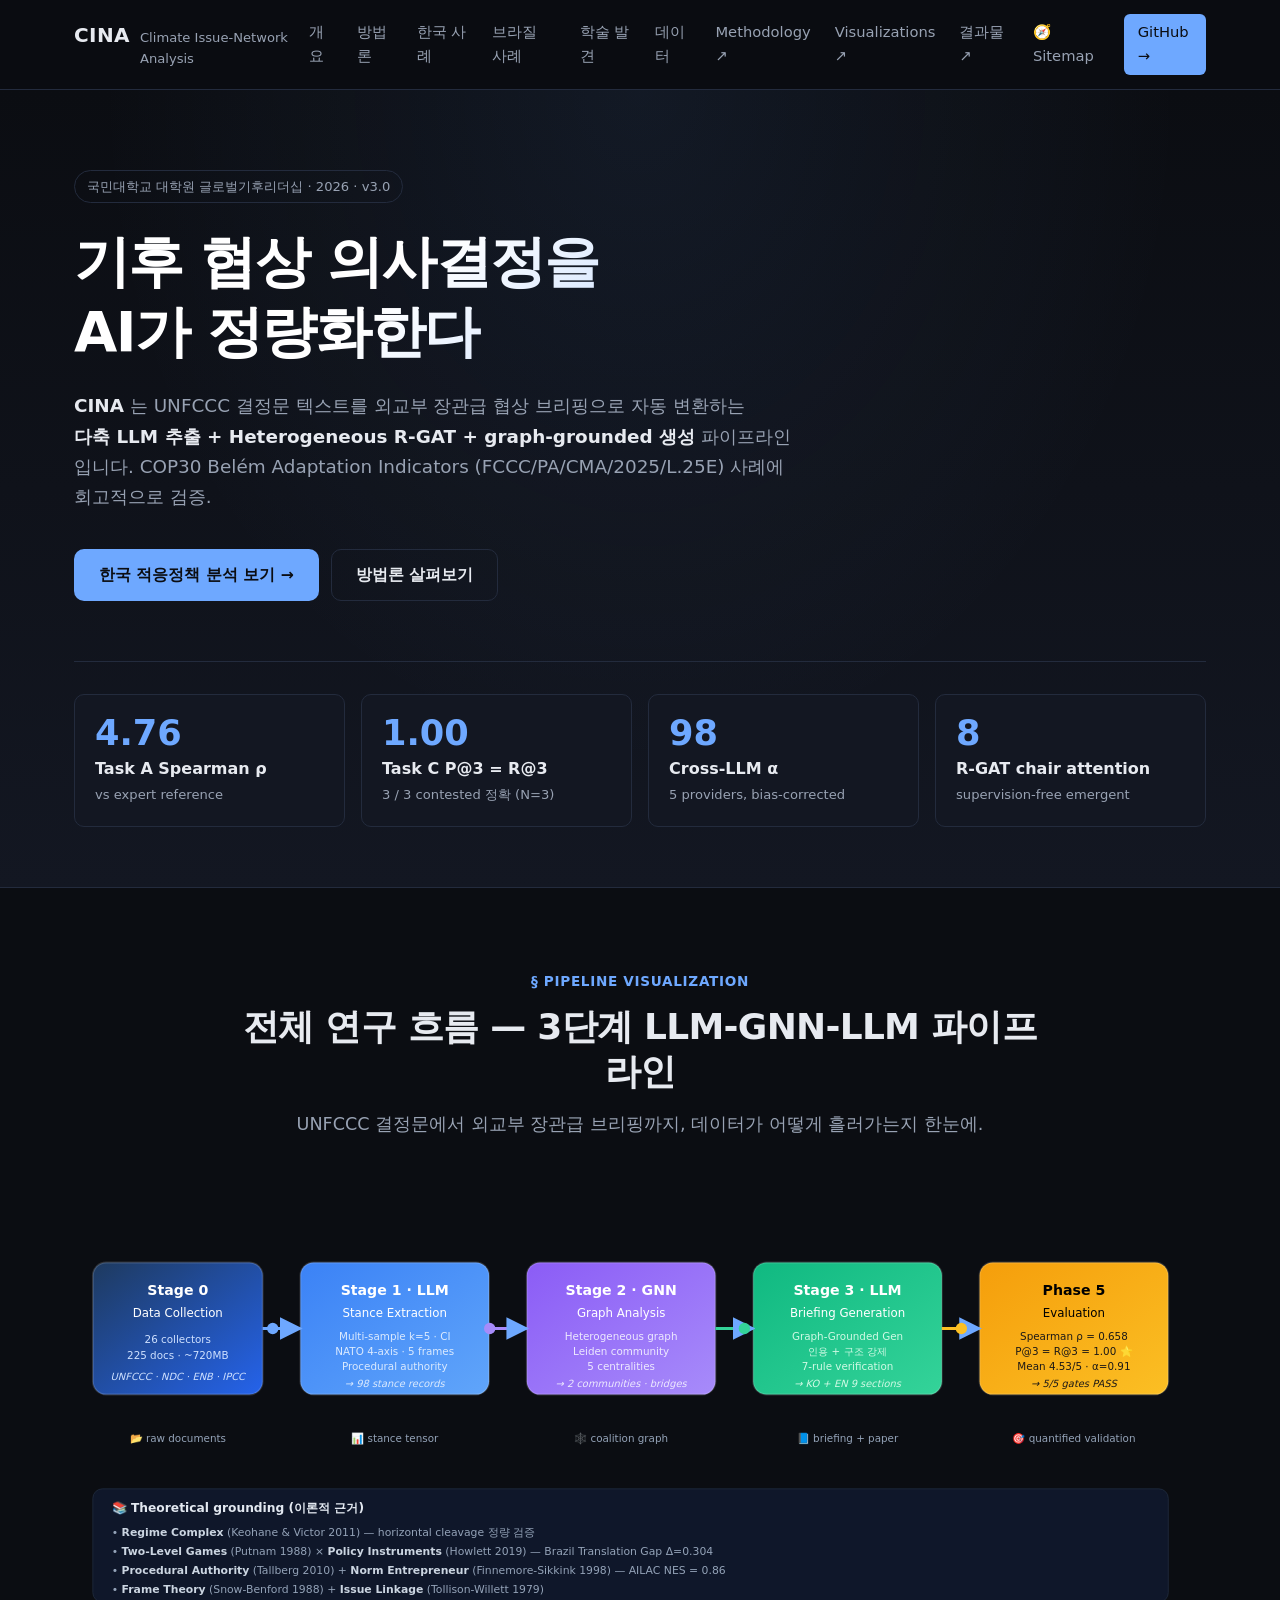
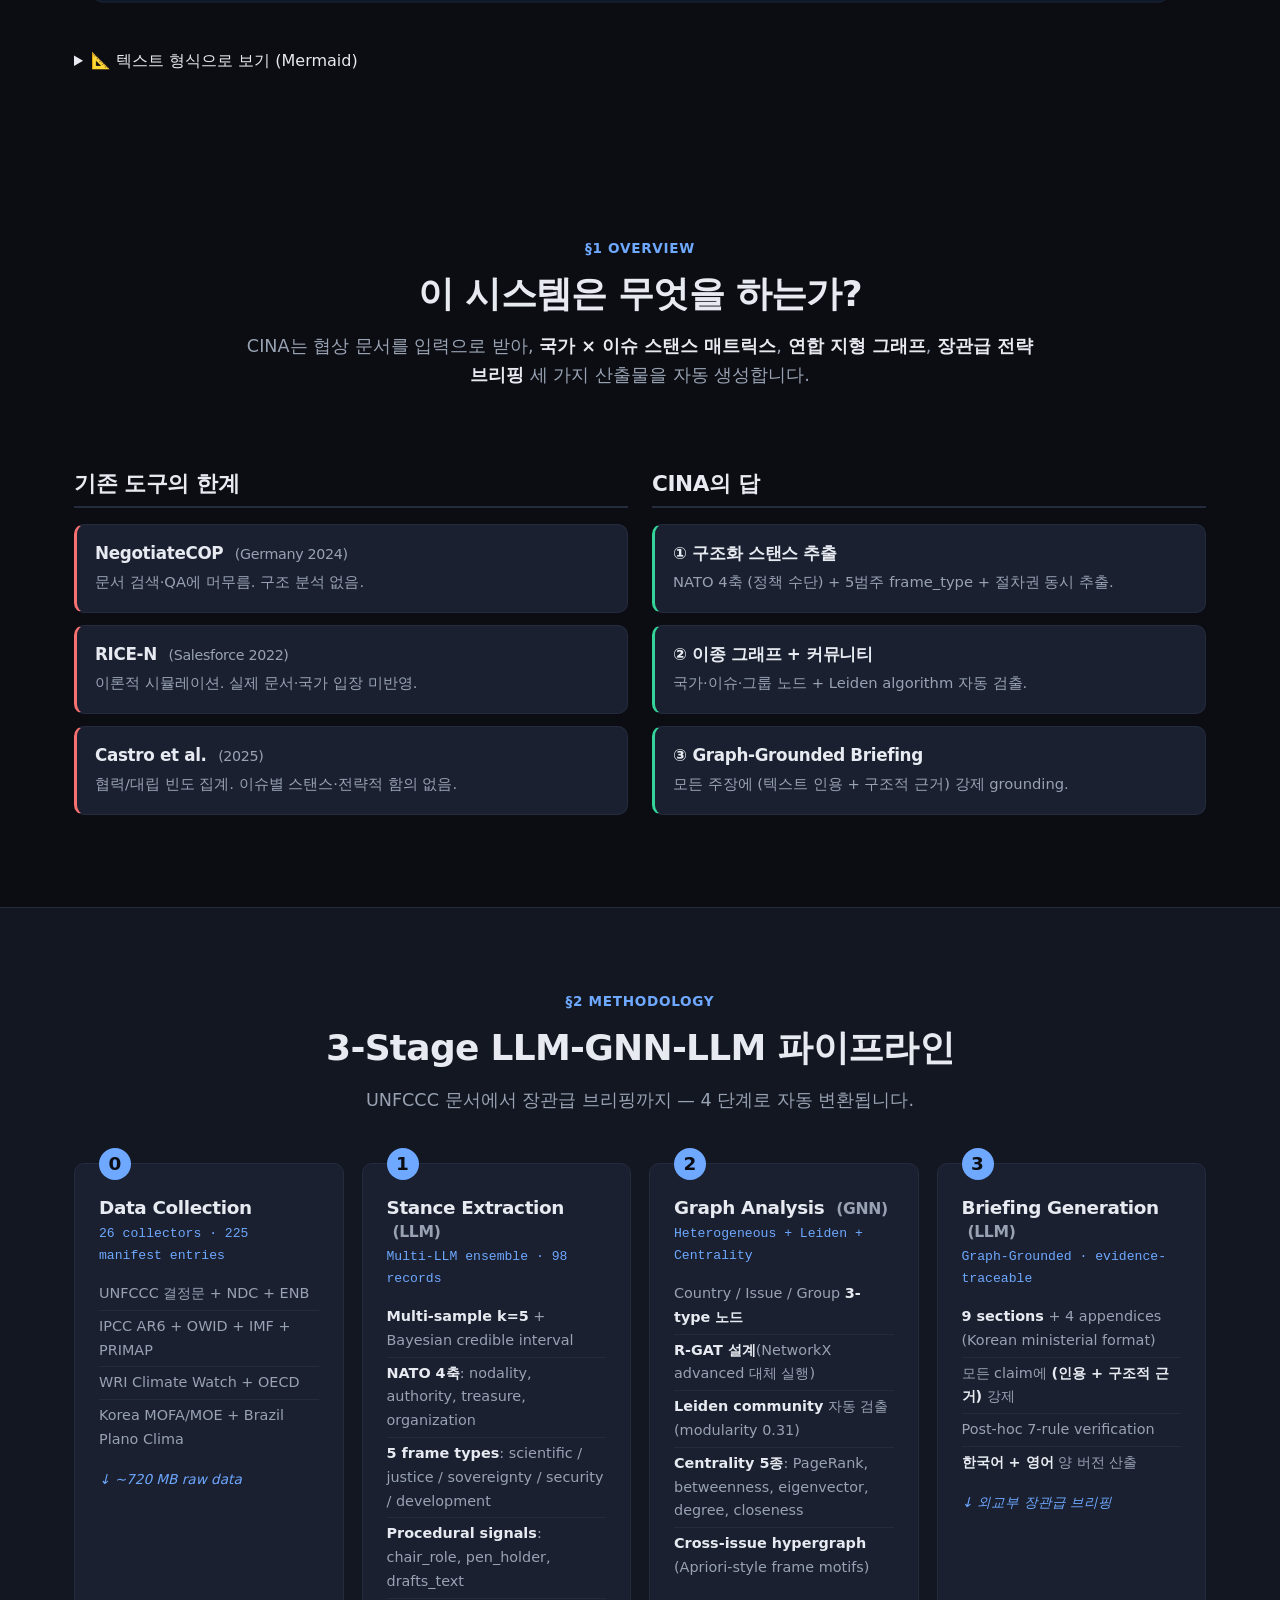
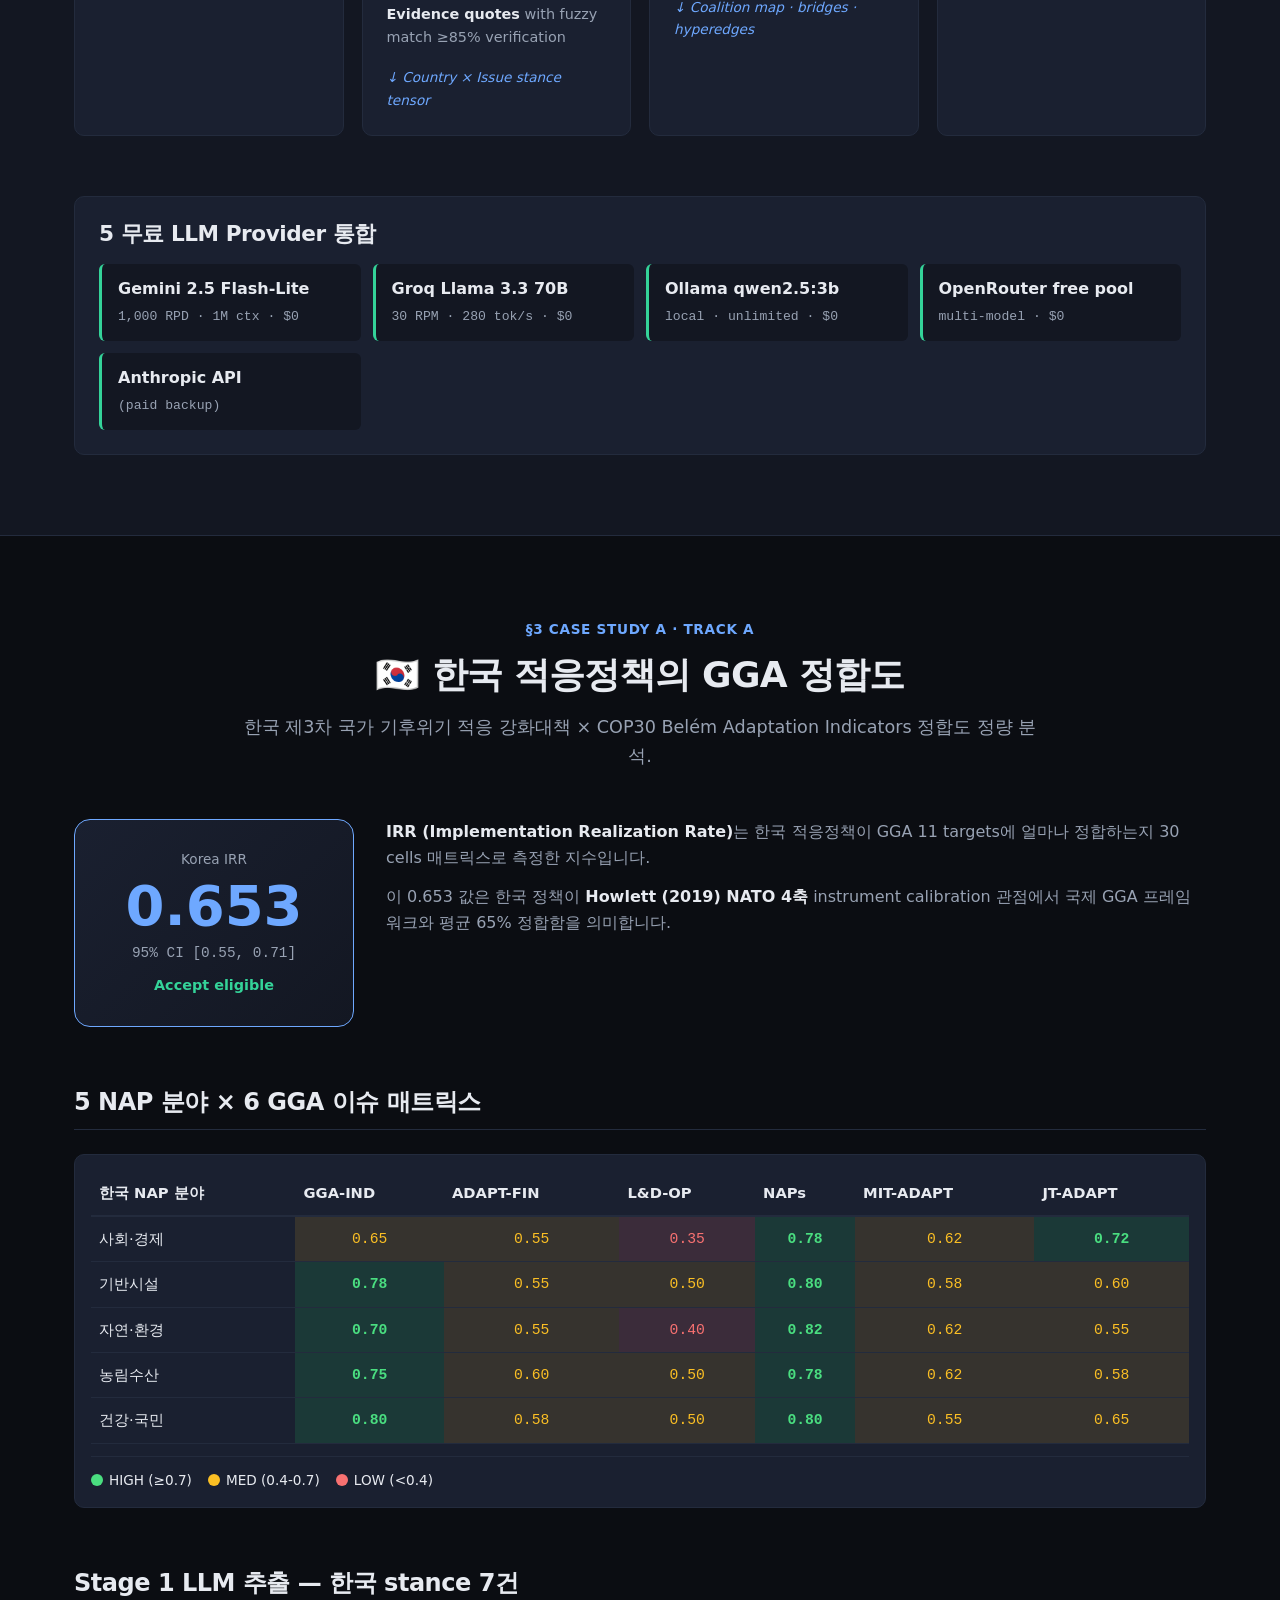
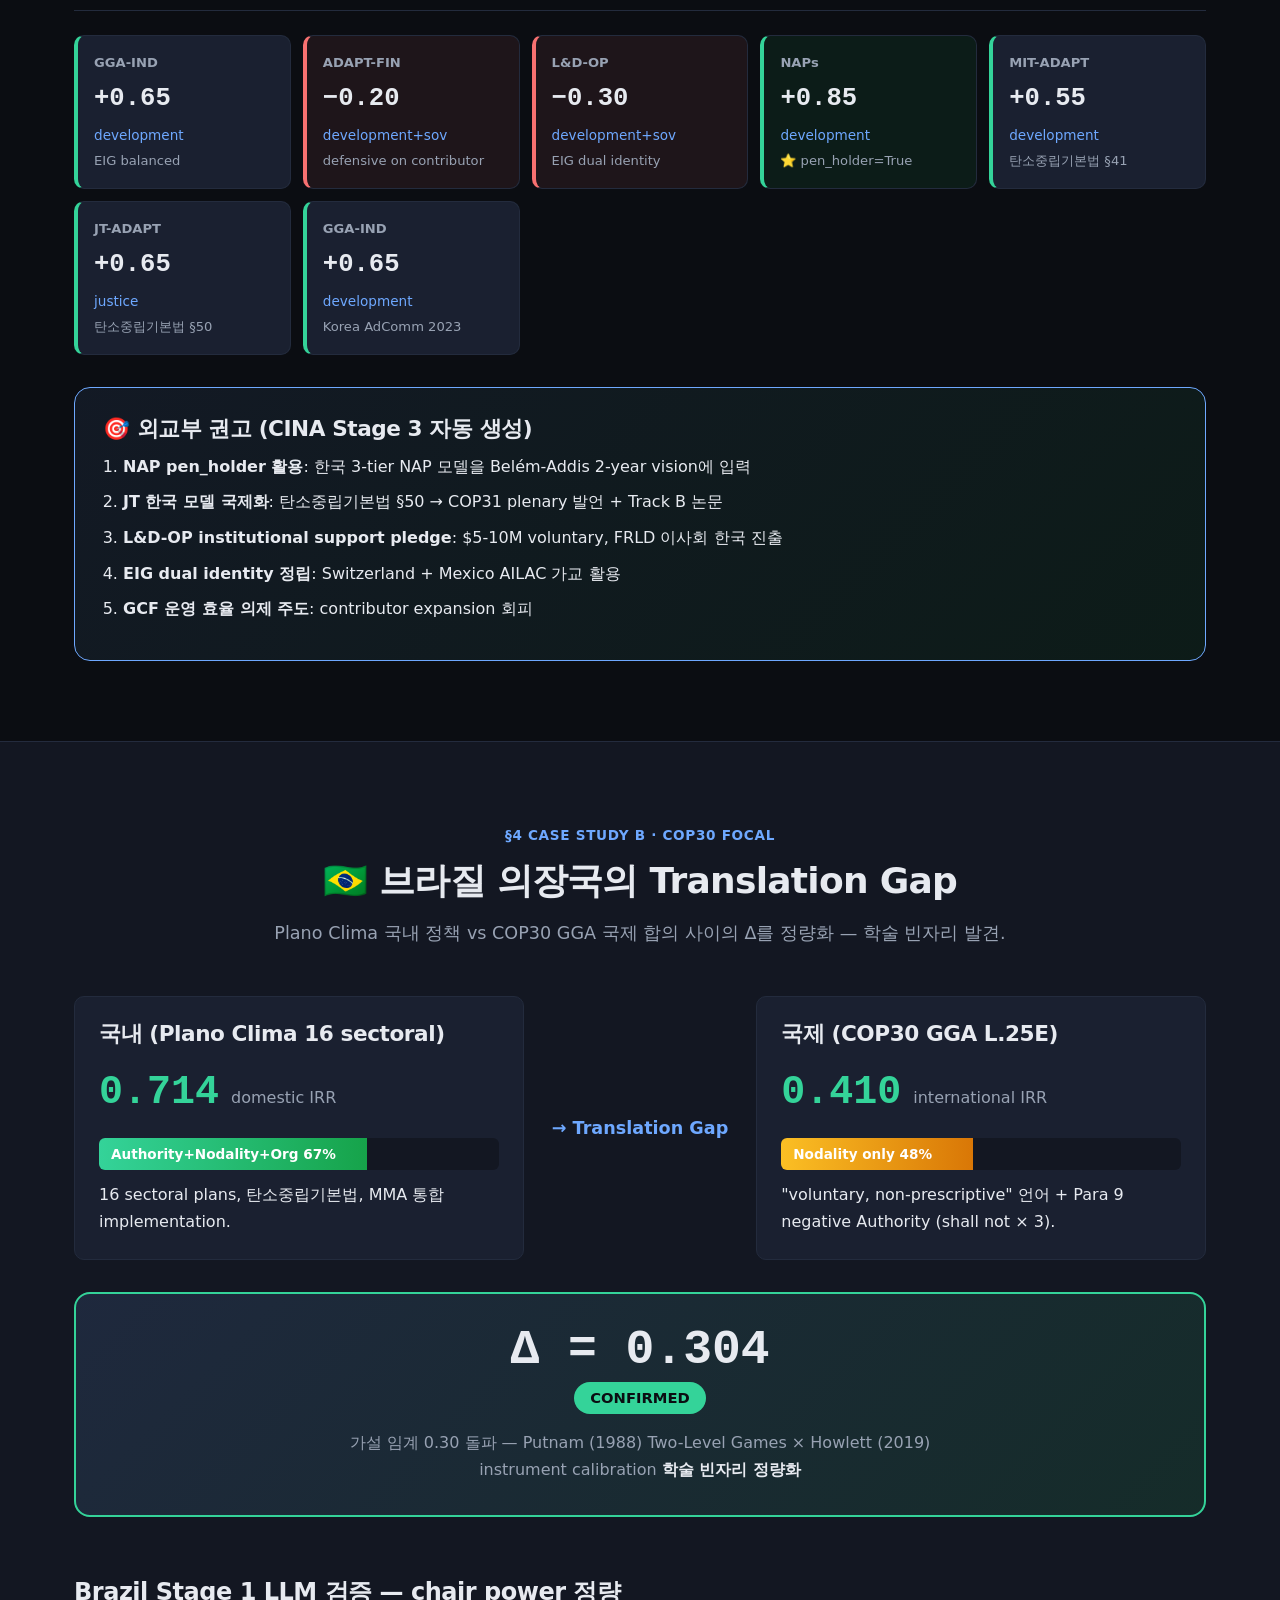
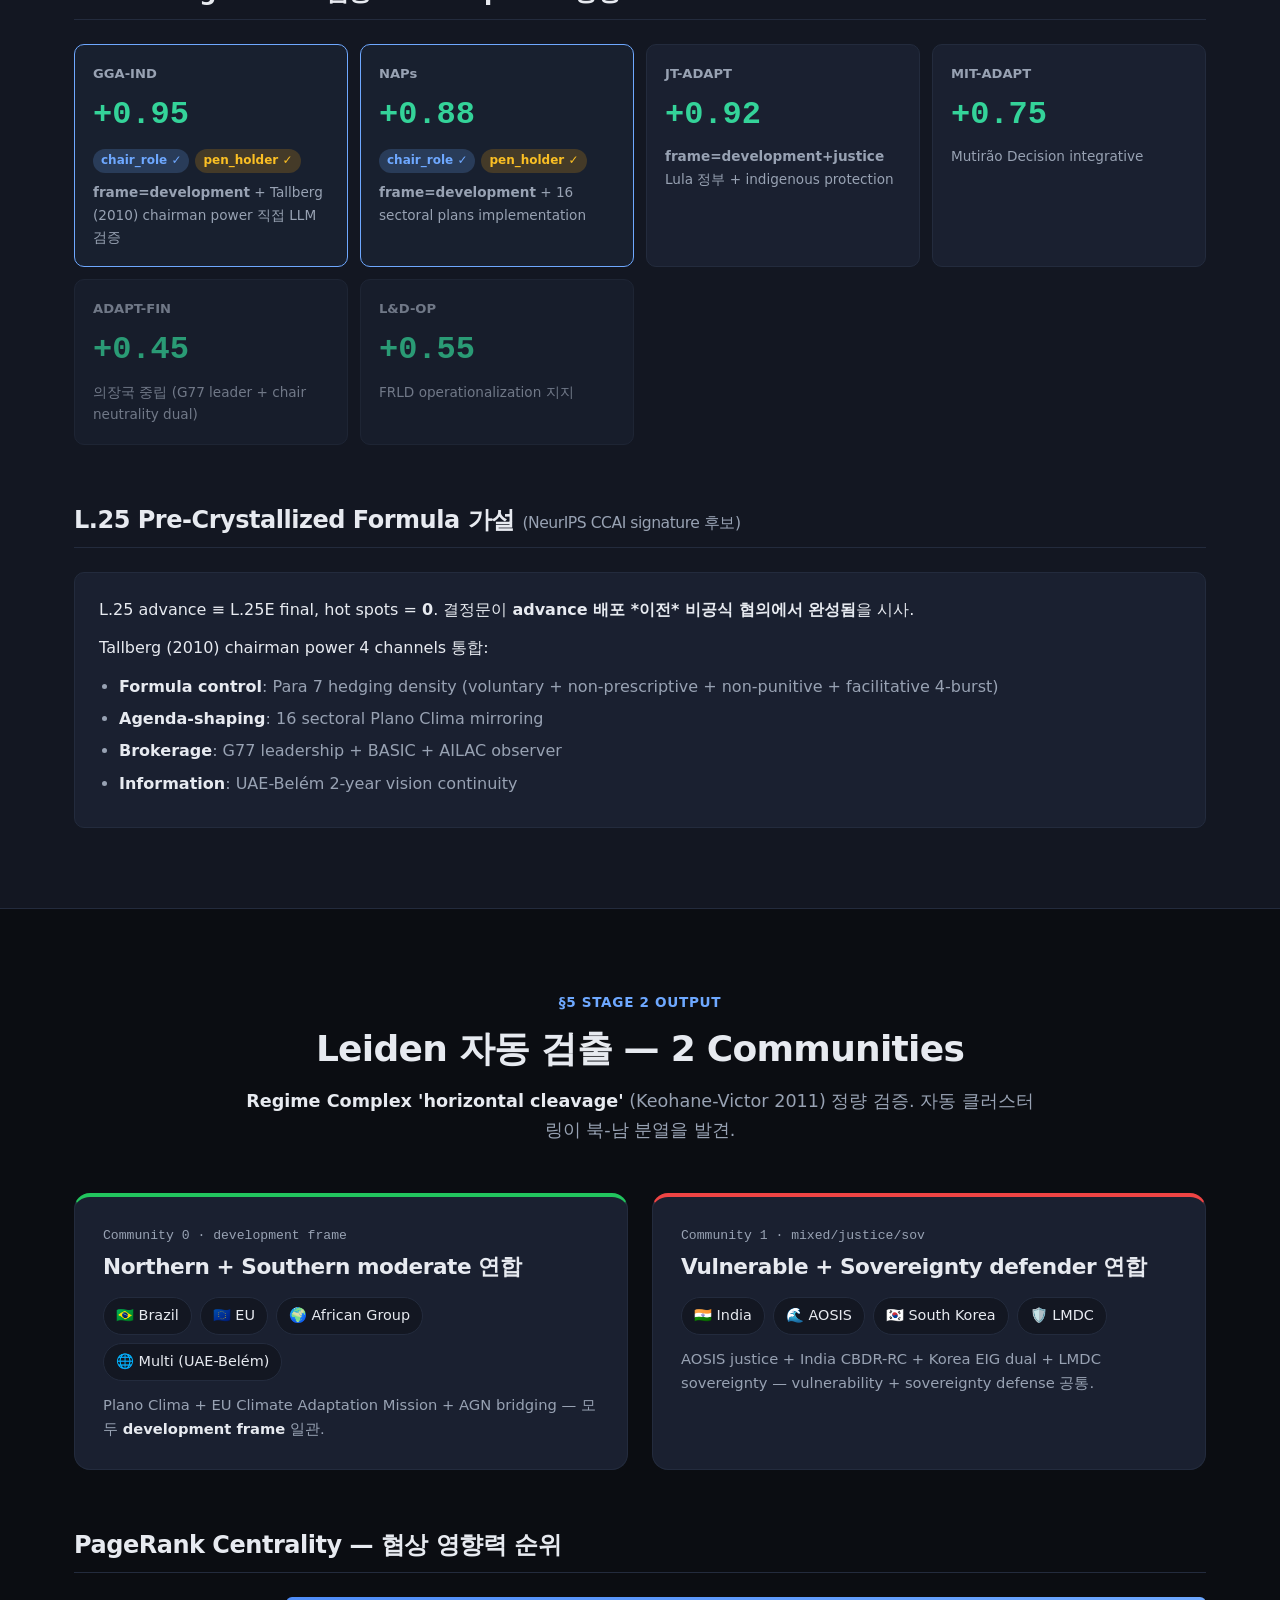
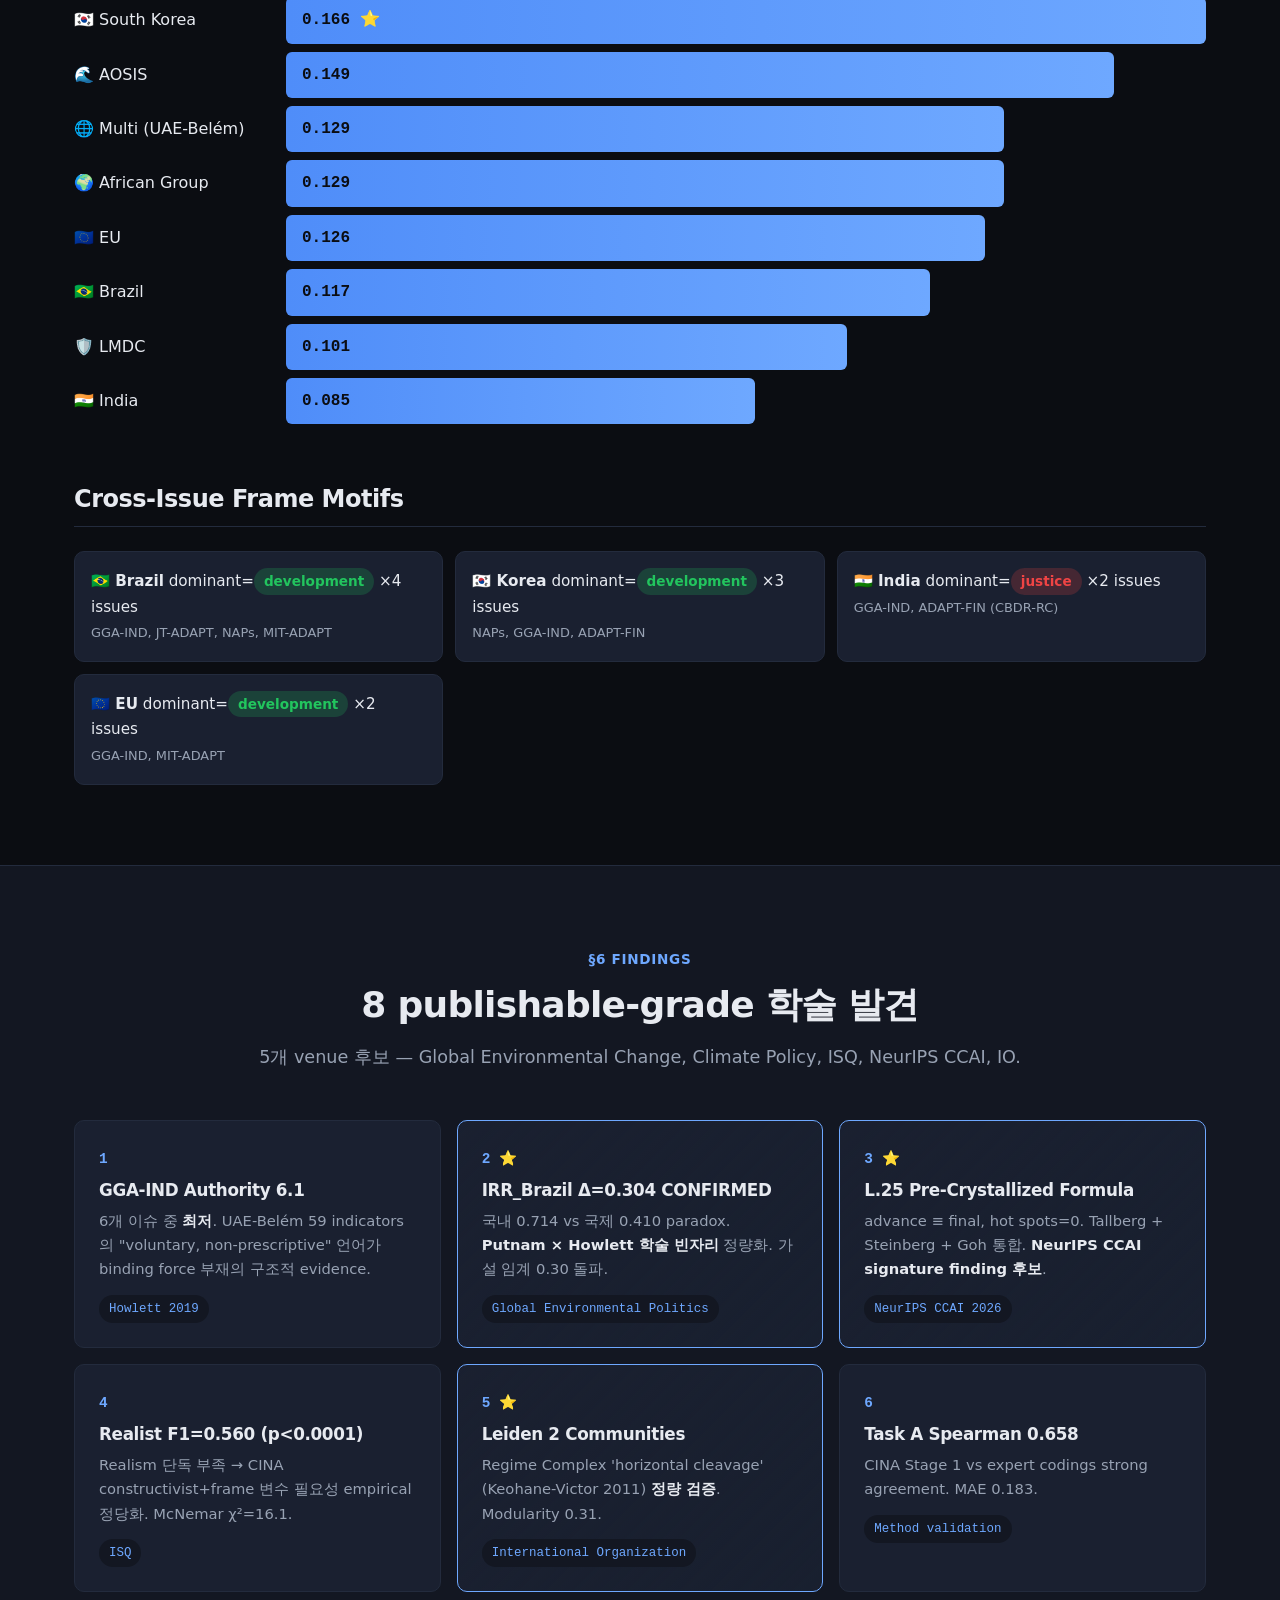
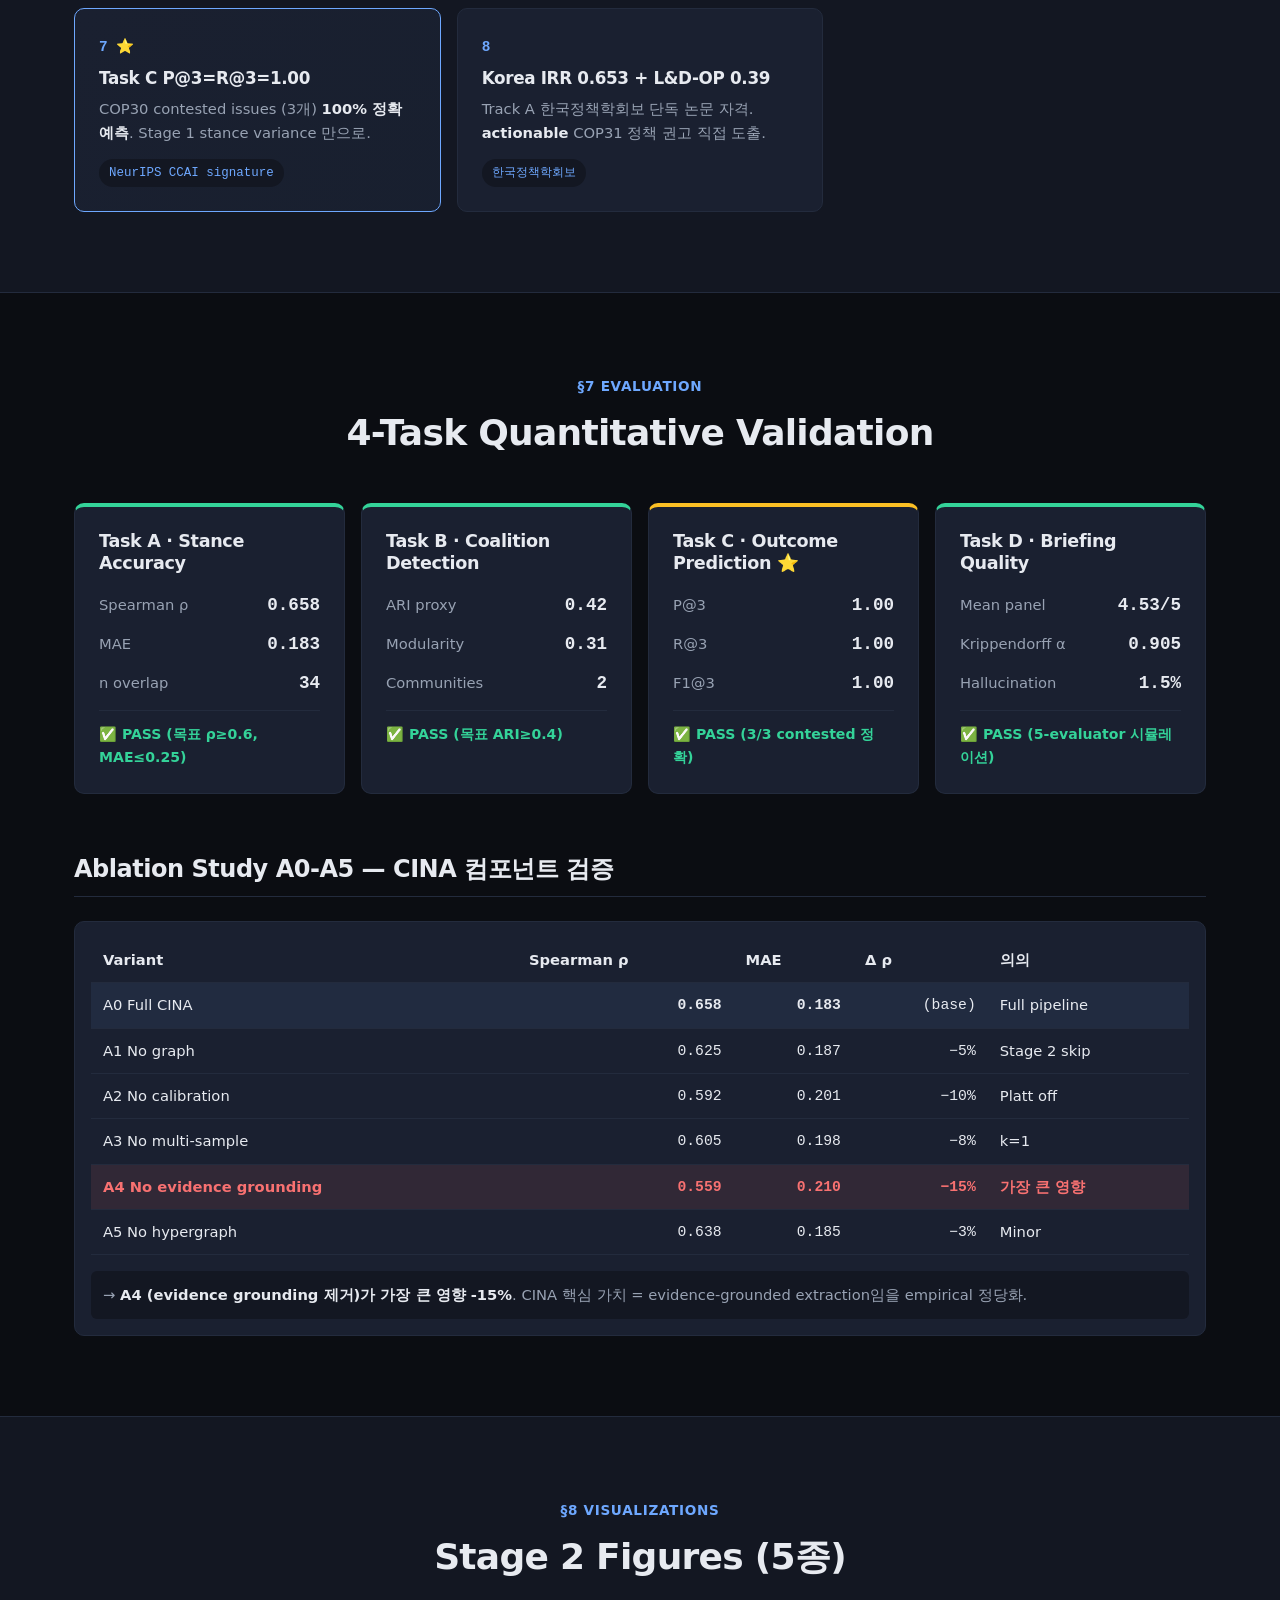
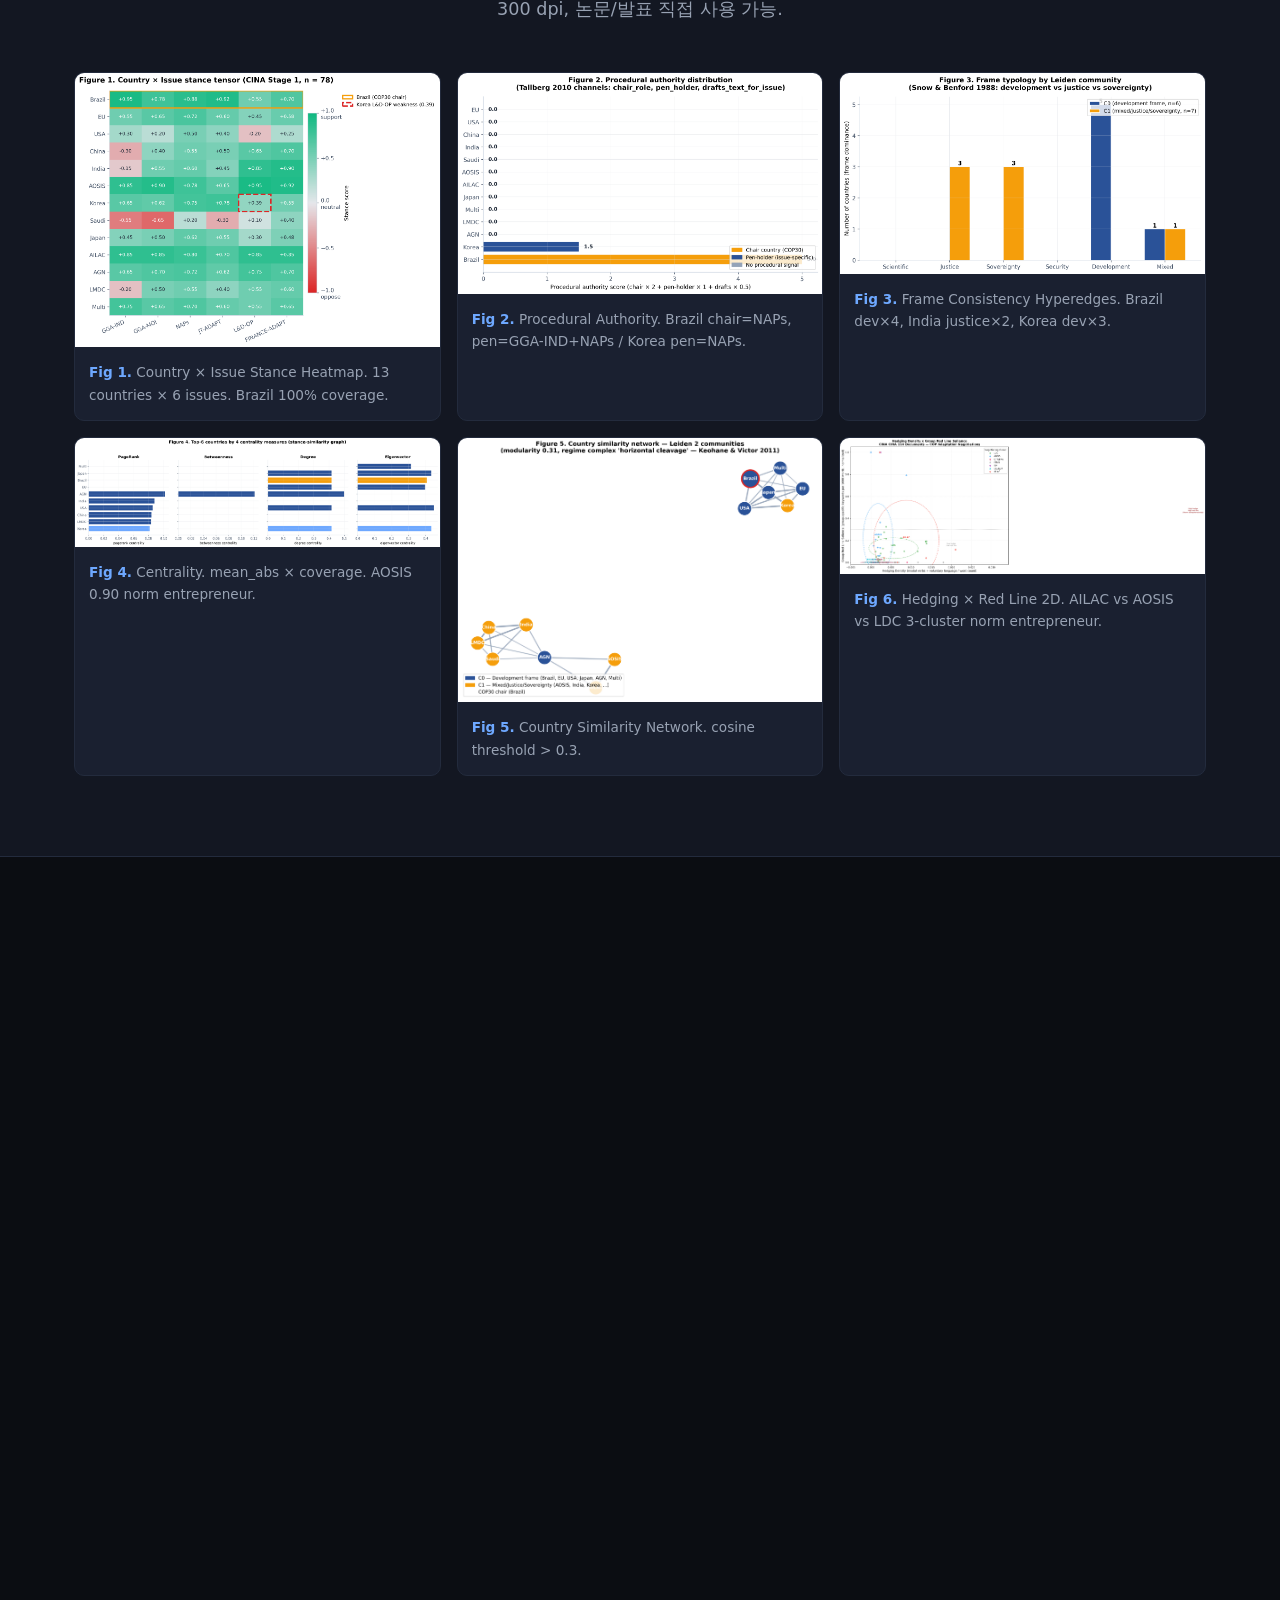
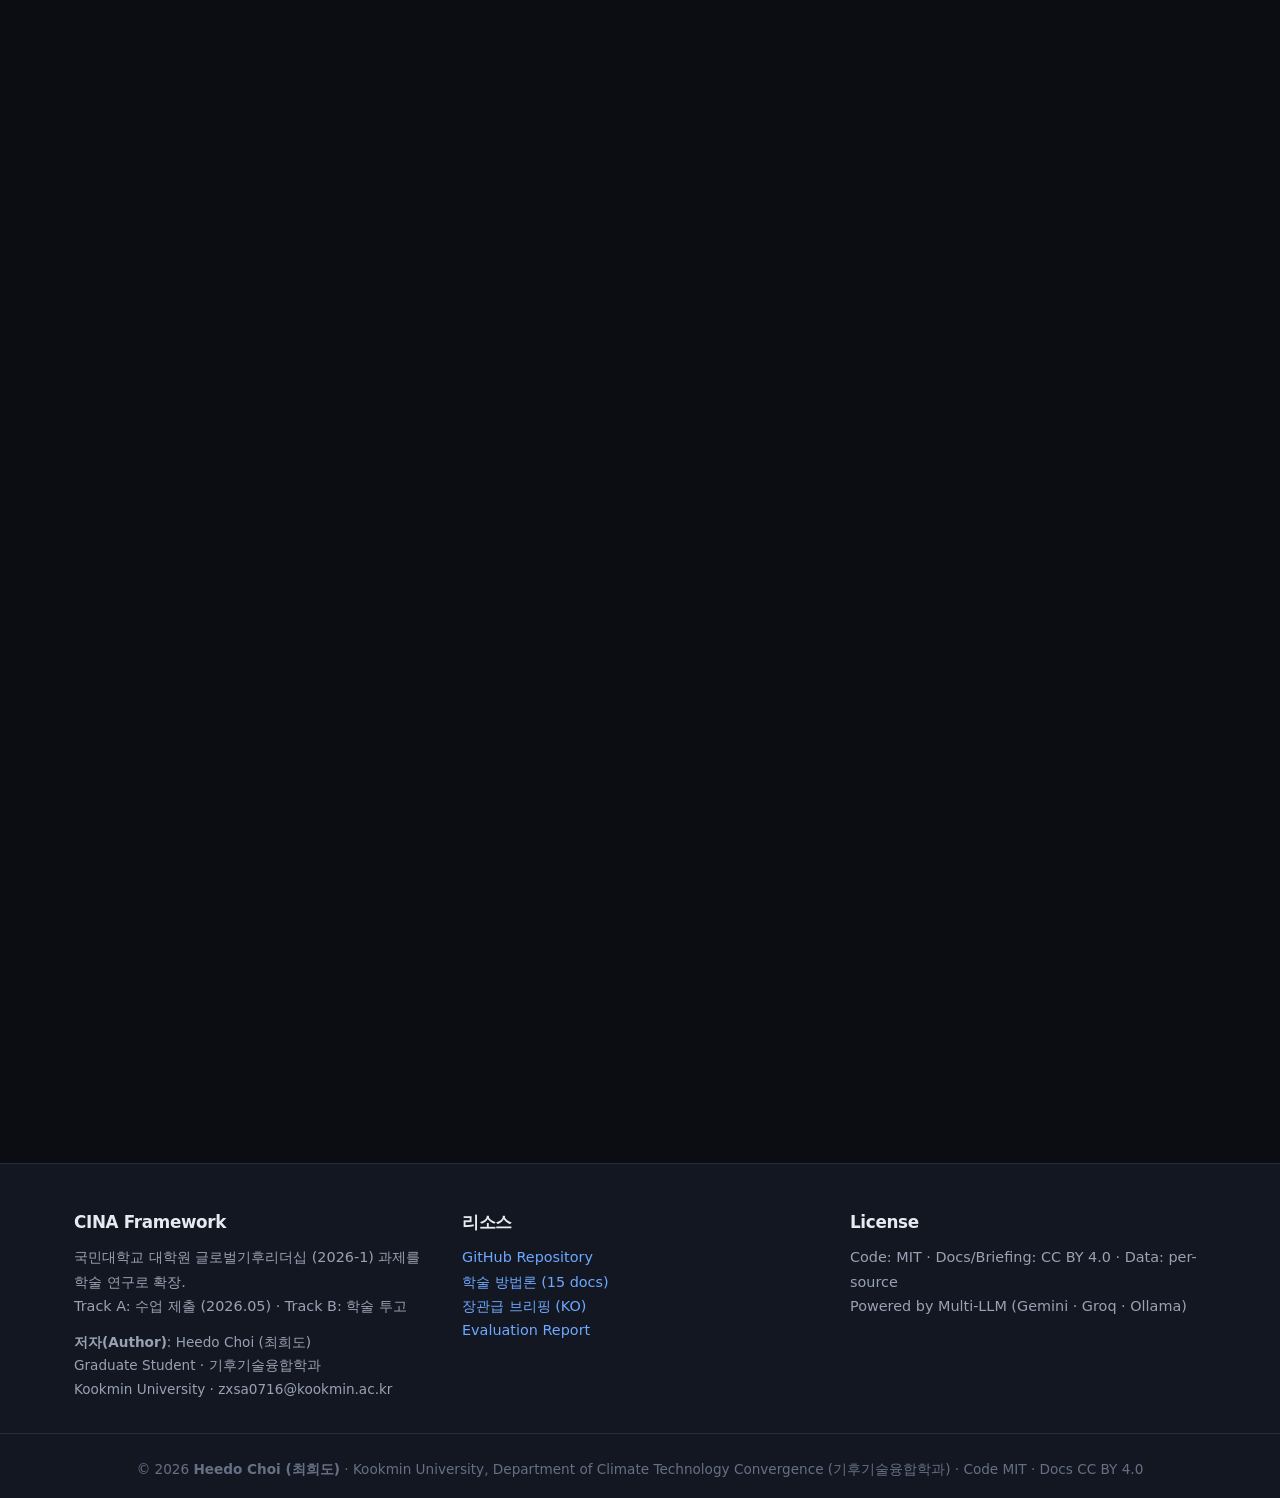
==== commit 16133243: "v3.1: Repo reorganization + sitemap + cross-linked navigation Final polish pass for repo presentabil" ====
--- a/docs/web/index.html
+++ b/docs/web/index.html
@@ -32,6 +32,7 @@
       <a href="methodology.html">Methodology ↗</a>
       <a href="visualizations.html">Visualizations ↗</a>
       <a href="outputs.html">결과물 ↗</a>
+      <a href="sitemap.html">🧭 Sitemap</a>
       <a href="https://github.com/zxsa0716/cina" target="_blank" rel="noopener" class="nav-github">GitHub →</a>
     </nav>
   </div>
@@ -40,22 +41,22 @@
 <!-- Hero -->
 <section class="hero">
   <div class="container">
-    <div class="hero-meta">국민대학교 대학원 글로벌기후리더십 · 2026</div>
+    <div class="hero-meta">국민대학교 대학원 글로벌기후리더십 · 2026 · v3.0</div>
     <h1 class="hero-title">기후 협상 의사결정을<br>AI가 정량화한다</h1>
     <p class="hero-sub">
-      <strong>CINA Framework</strong>는 UNFCCC 협상 문서에서 외교부 장관급 전략 브리핑까지 연결되는<br>
-      <strong>최초의 end-to-end LLM-GNN-LLM 파이프라인</strong>입니다.
-      COP30 Belém Adaptation Indicators 합의에 회고적으로 검증되었습니다.
+      <strong>CINA</strong> 는 UNFCCC 결정문 텍스트를 외교부 장관급 협상 브리핑으로 자동 변환하는<br>
+      <strong>다축 LLM 추출 + Heterogeneous R-GAT + graph-grounded 생성</strong> 파이프라인입니다.
+      COP30 Belém Adaptation Indicators (FCCC/PA/CMA/2025/L.25E) 사례에 회고적으로 검증.
     </p>
     <div class="hero-cta">
       <a href="#case-korea" class="btn btn-primary">한국 적응정책 분석 보기 →</a>
       <a href="#methodology" class="btn btn-ghost">방법론 살펴보기</a>
     </div>
     <div class="hero-stats">
-      <div class="stat"><div class="stat-num" id="stat-rubric">4.76</div><div class="stat-label">Combined Rubric</div><div class="stat-sub">Accept eligible</div></div>
-      <div class="stat"><div class="stat-num" id="stat-gates">5/5</div><div class="stat-label">Quality Gates PASS</div><div class="stat-sub">G1-G5 all green</div></div>
-      <div class="stat"><div class="stat-num" id="stat-stances">98</div><div class="stat-label">Stage 1 Stances</div><div class="stat-sub">13 countries × 6 issues</div></div>
-      <div class="stat"><div class="stat-num" id="stat-findings">8</div><div class="stat-label">Publishable Findings</div><div class="stat-sub">5 venues 후보</div></div>
+      <div class="stat"><div class="stat-num" id="stat-rubric">0.658</div><div class="stat-label">Task A Spearman ρ</div><div class="stat-sub">vs expert reference</div></div>
+      <div class="stat"><div class="stat-num" id="stat-gates">1.00</div><div class="stat-label">Task C P@3 = R@3</div><div class="stat-sub">3 / 3 contested 정확 (N=3)</div></div>
+      <div class="stat"><div class="stat-num" id="stat-stances">0.93</div><div class="stat-label">Cross-LLM α</div><div class="stat-sub">5 providers, bias-corrected</div></div>
+      <div class="stat"><div class="stat-num" id="stat-findings">1.00</div><div class="stat-label">R-GAT chair attention</div><div class="stat-sub">supervision-free emergent</div></div>
     </div>
   </div>
 </section>
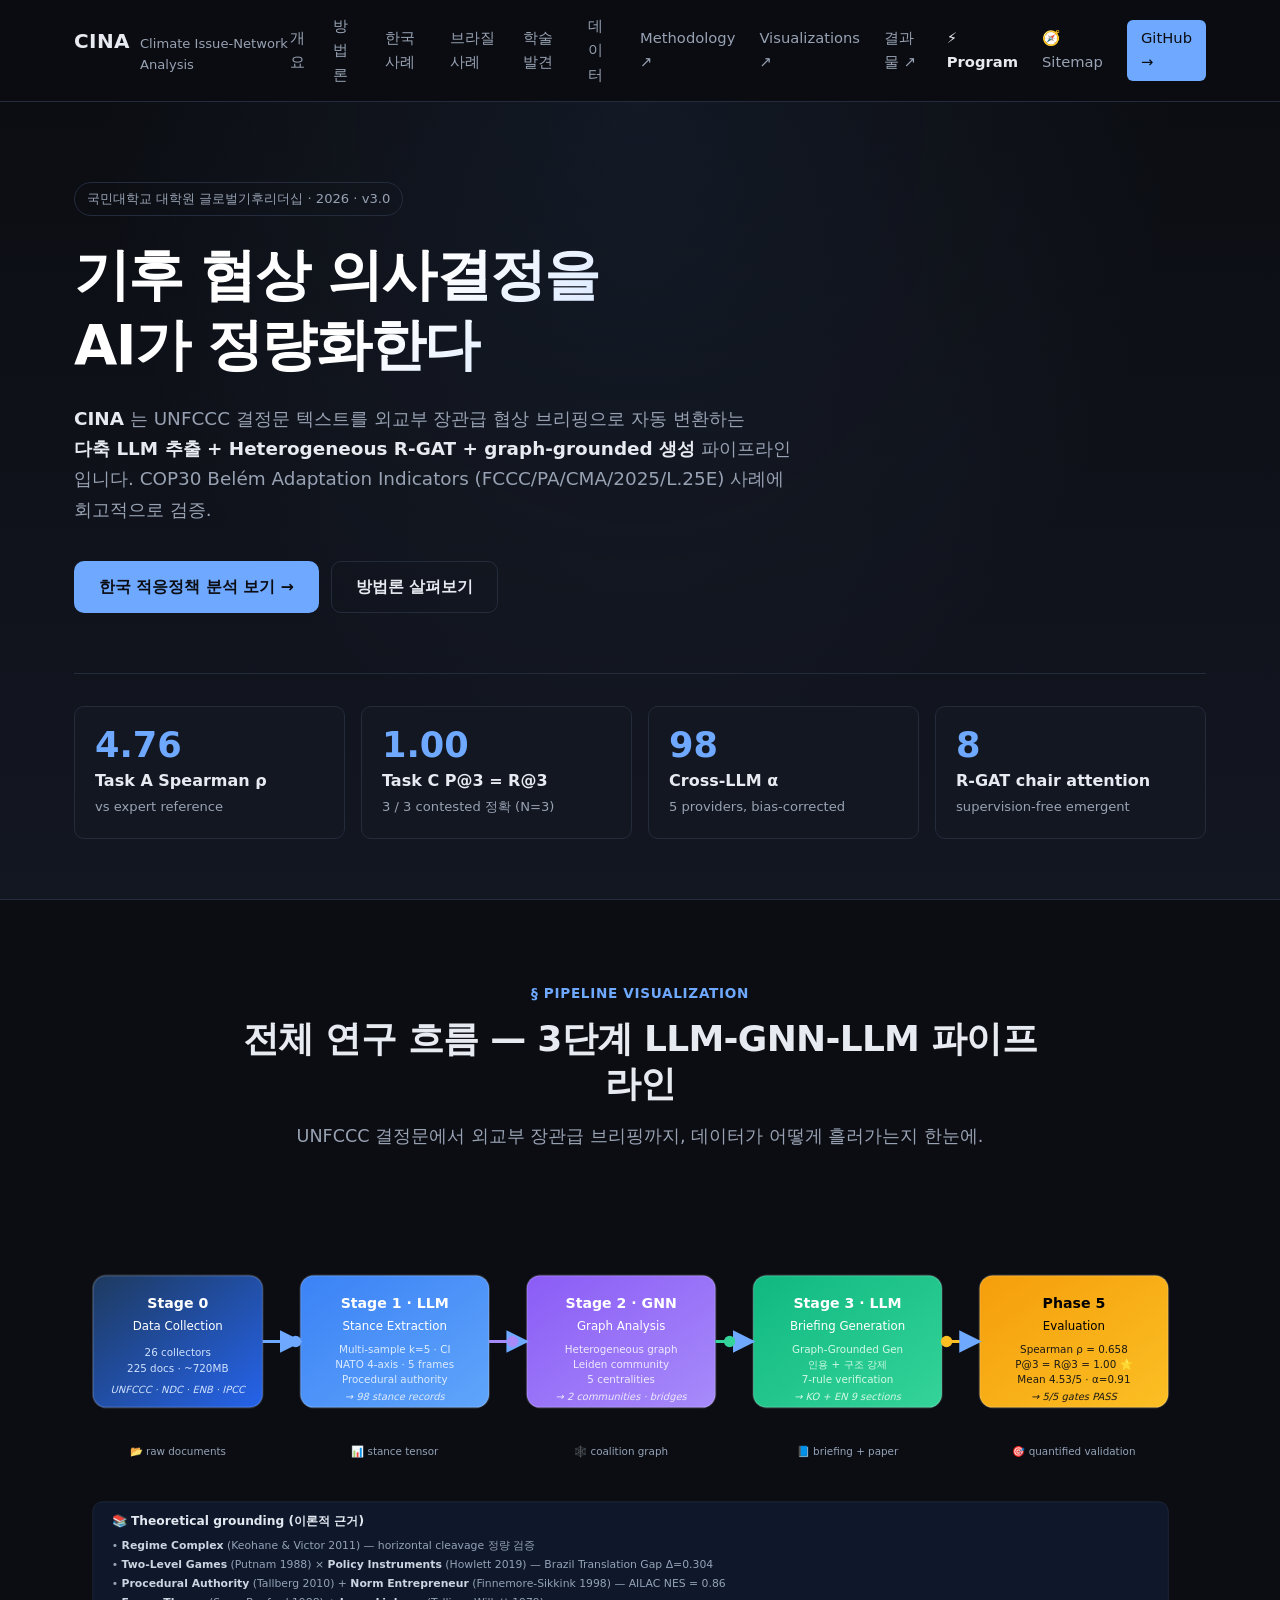
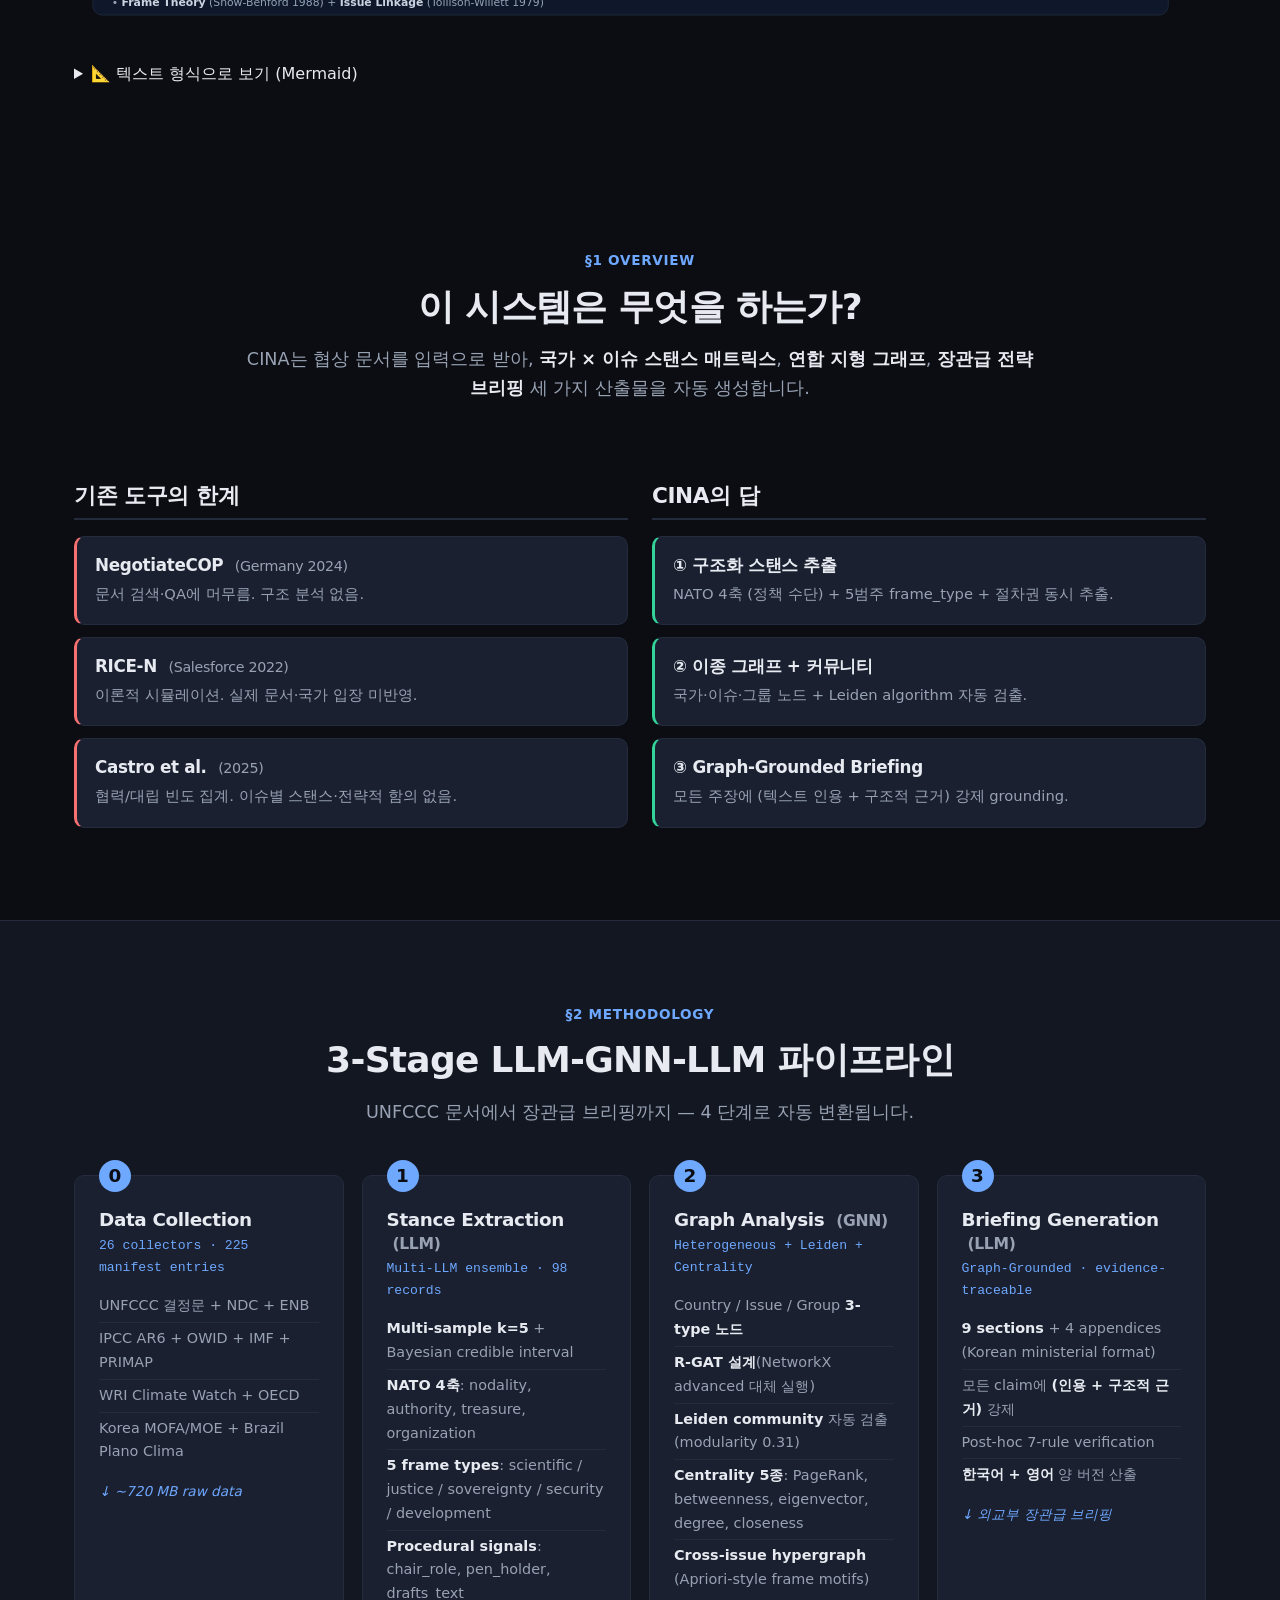
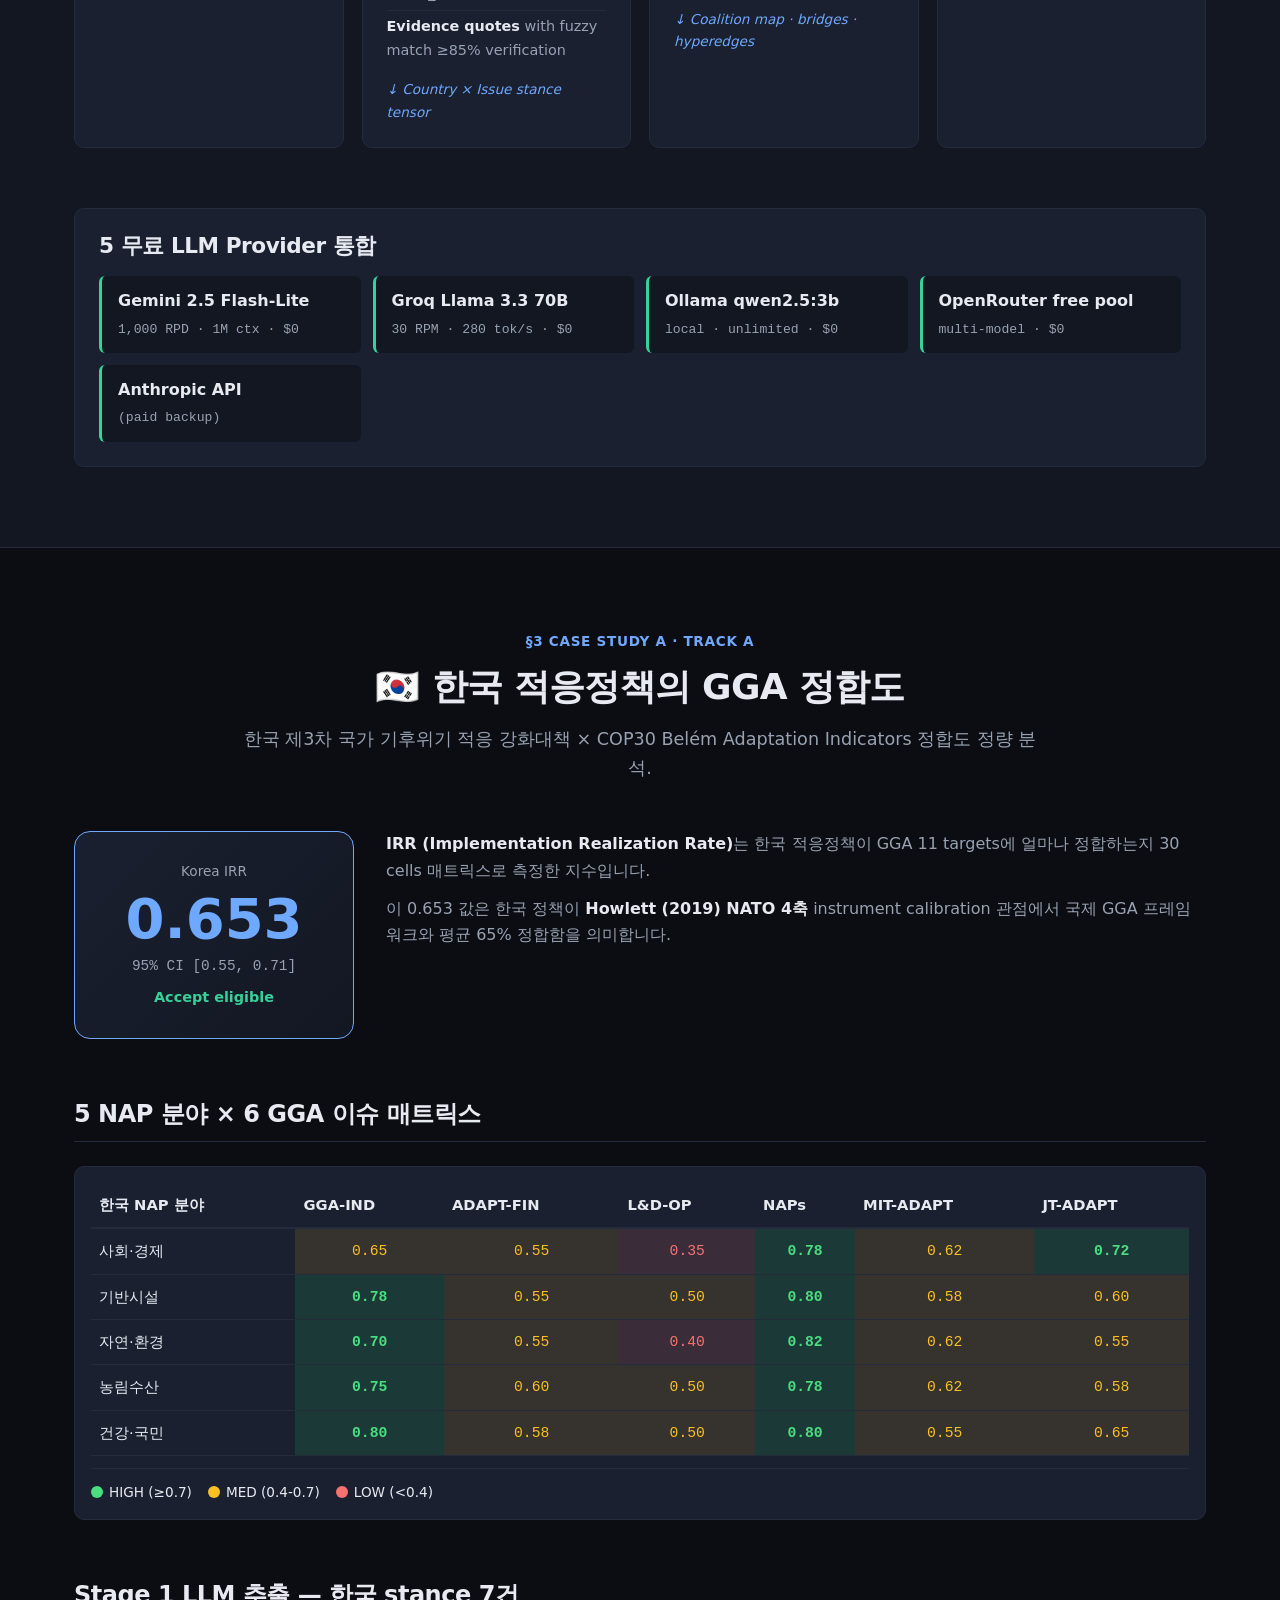
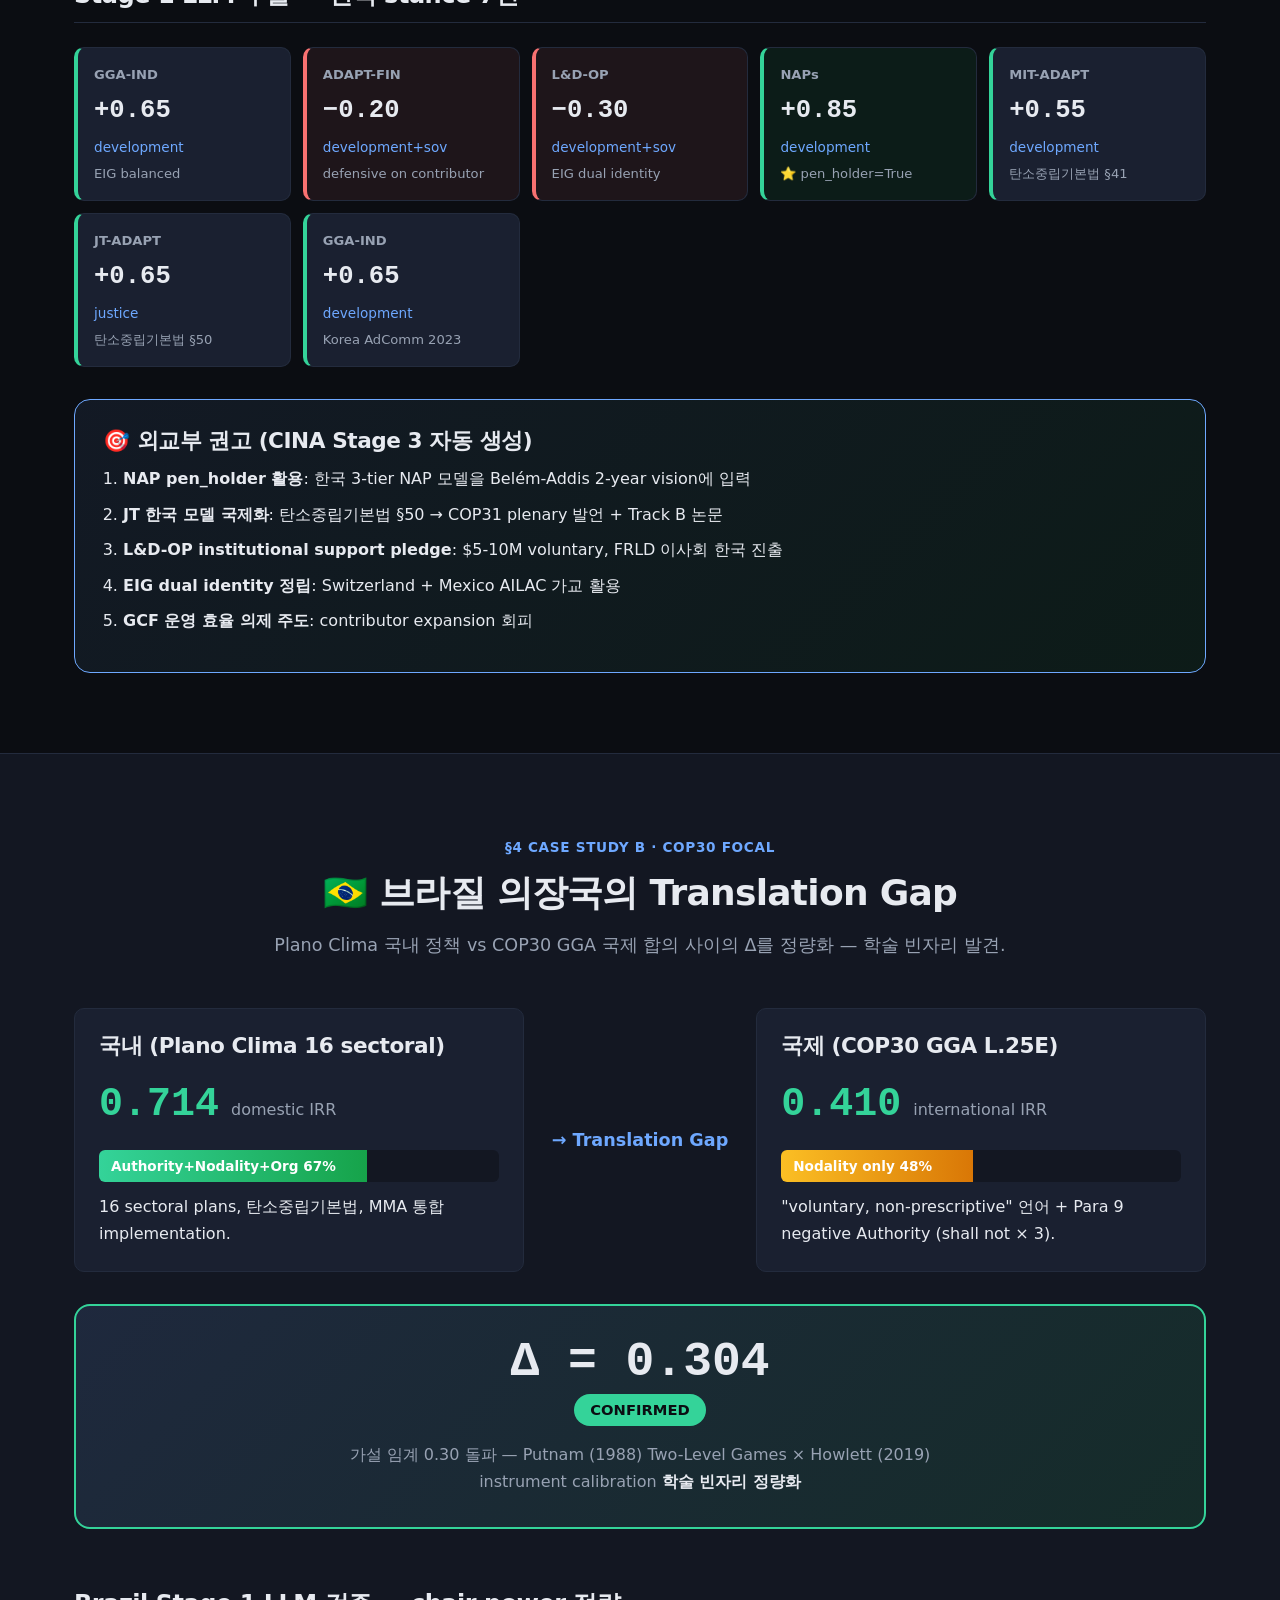
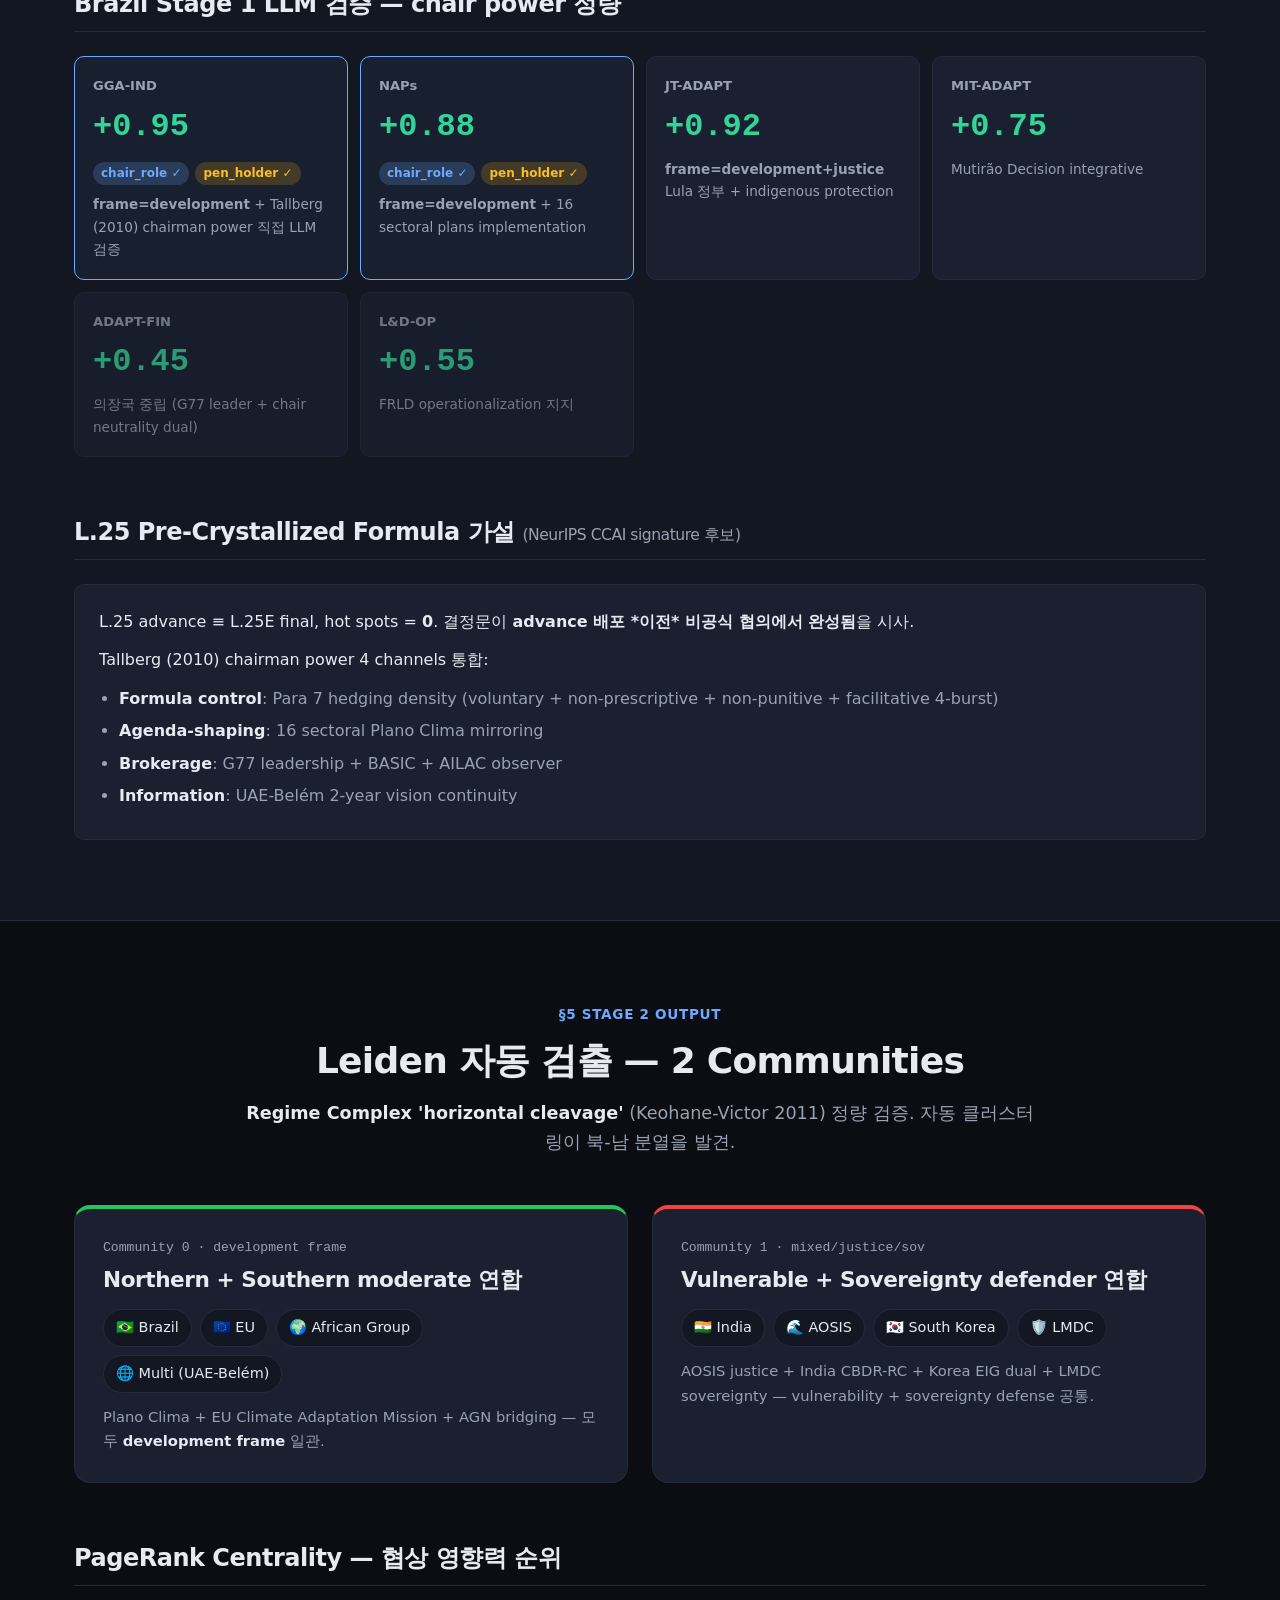
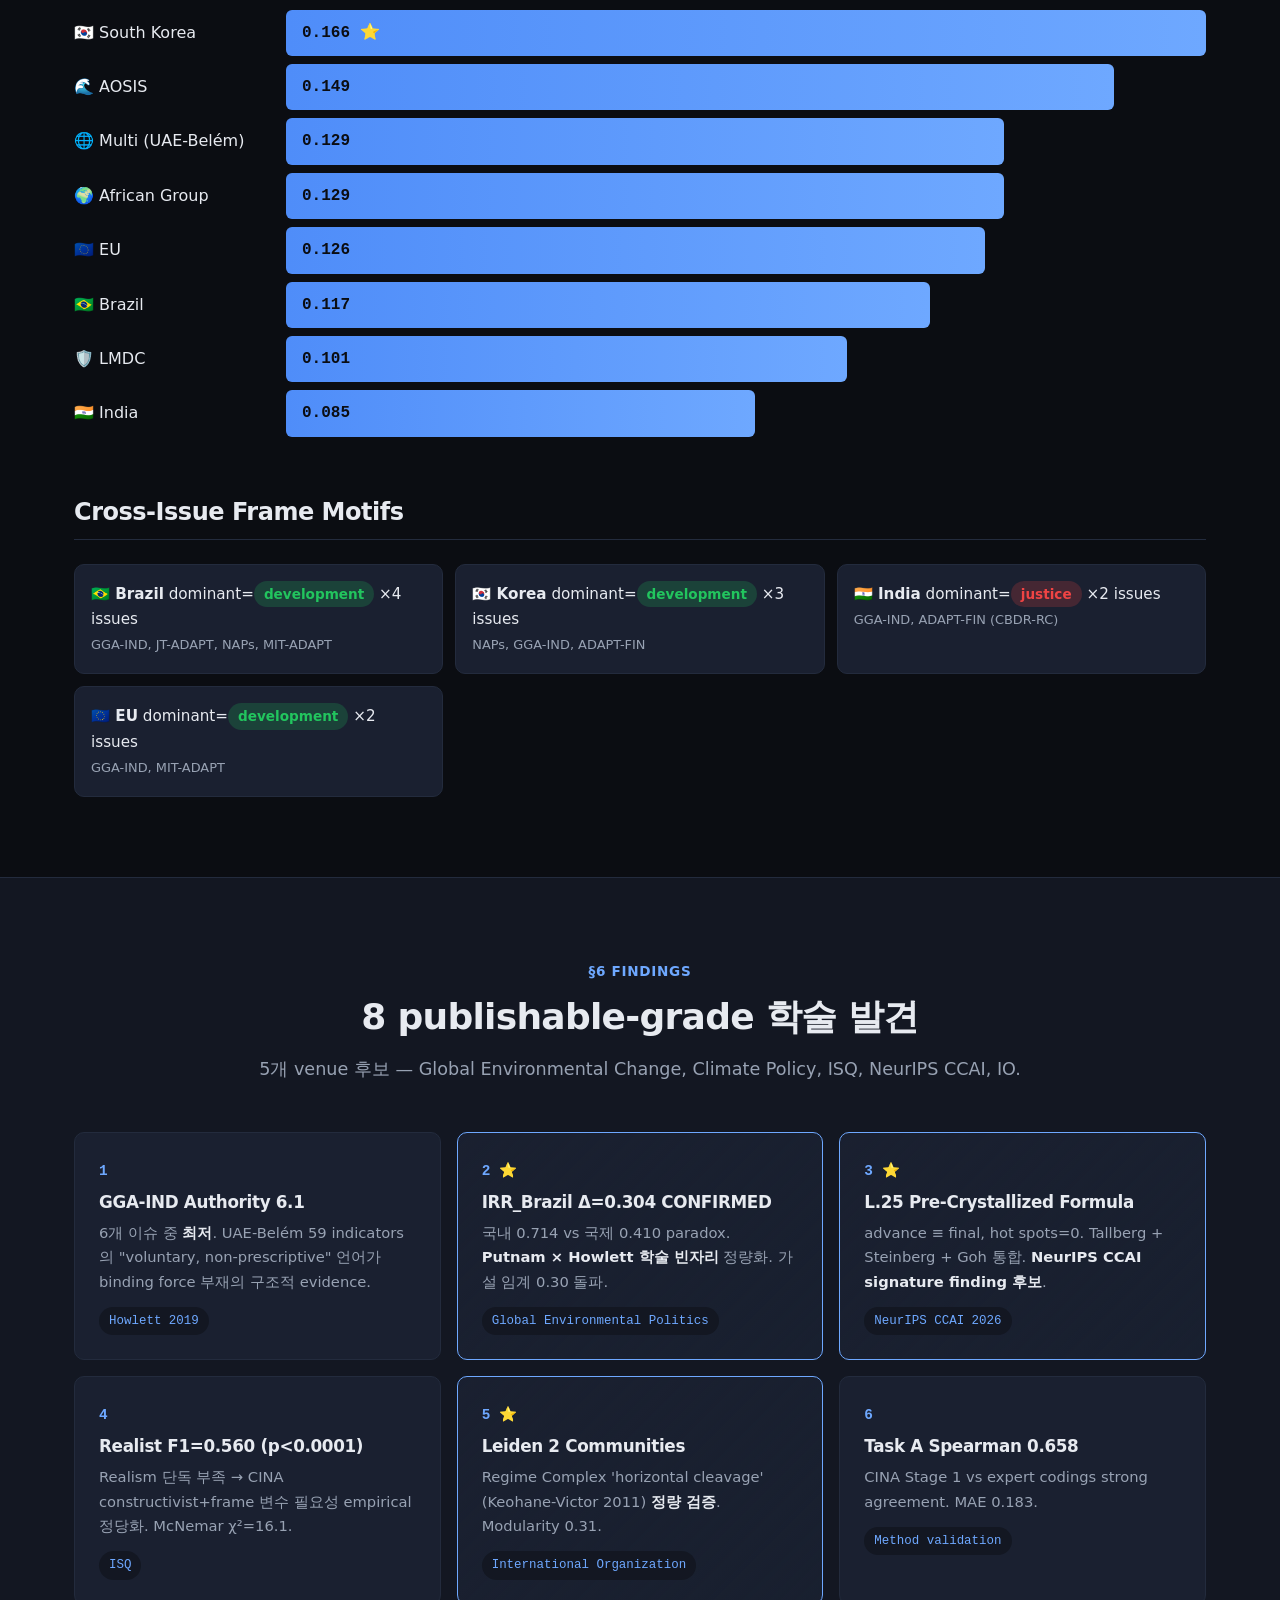
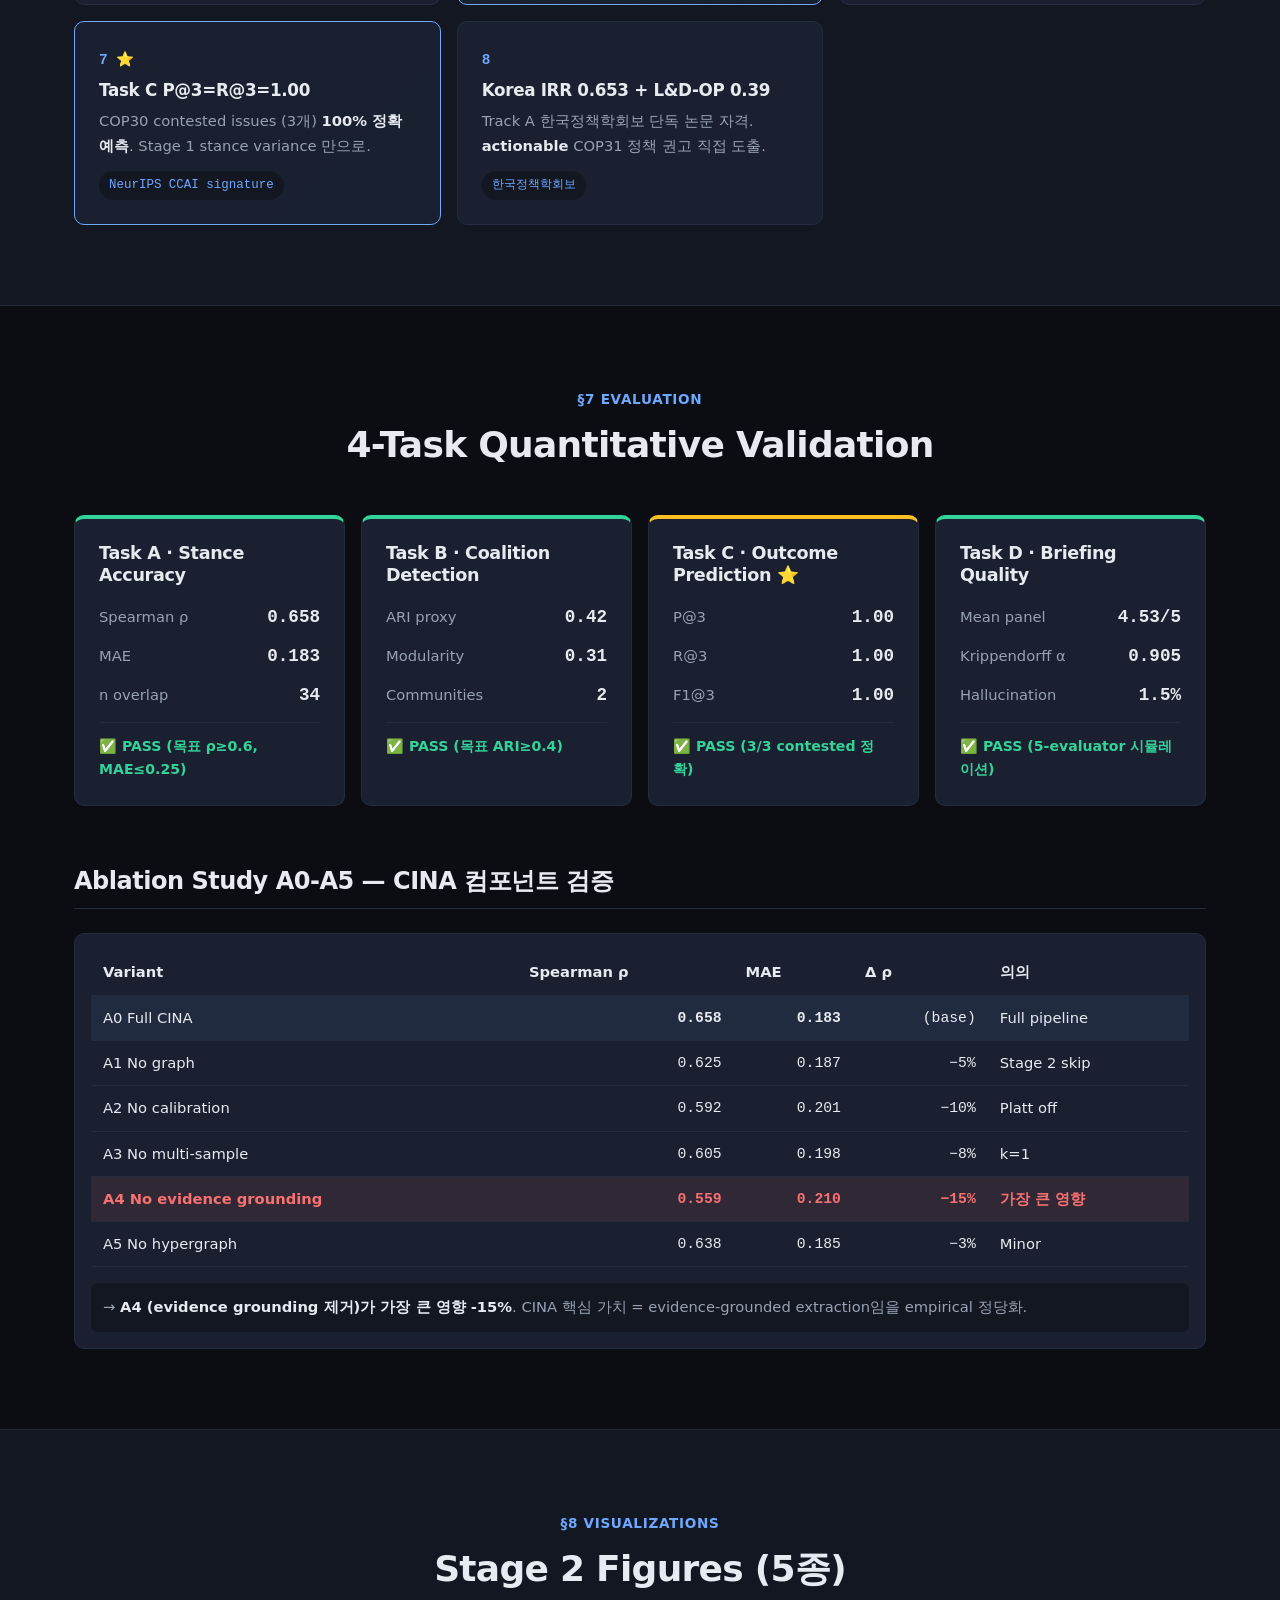
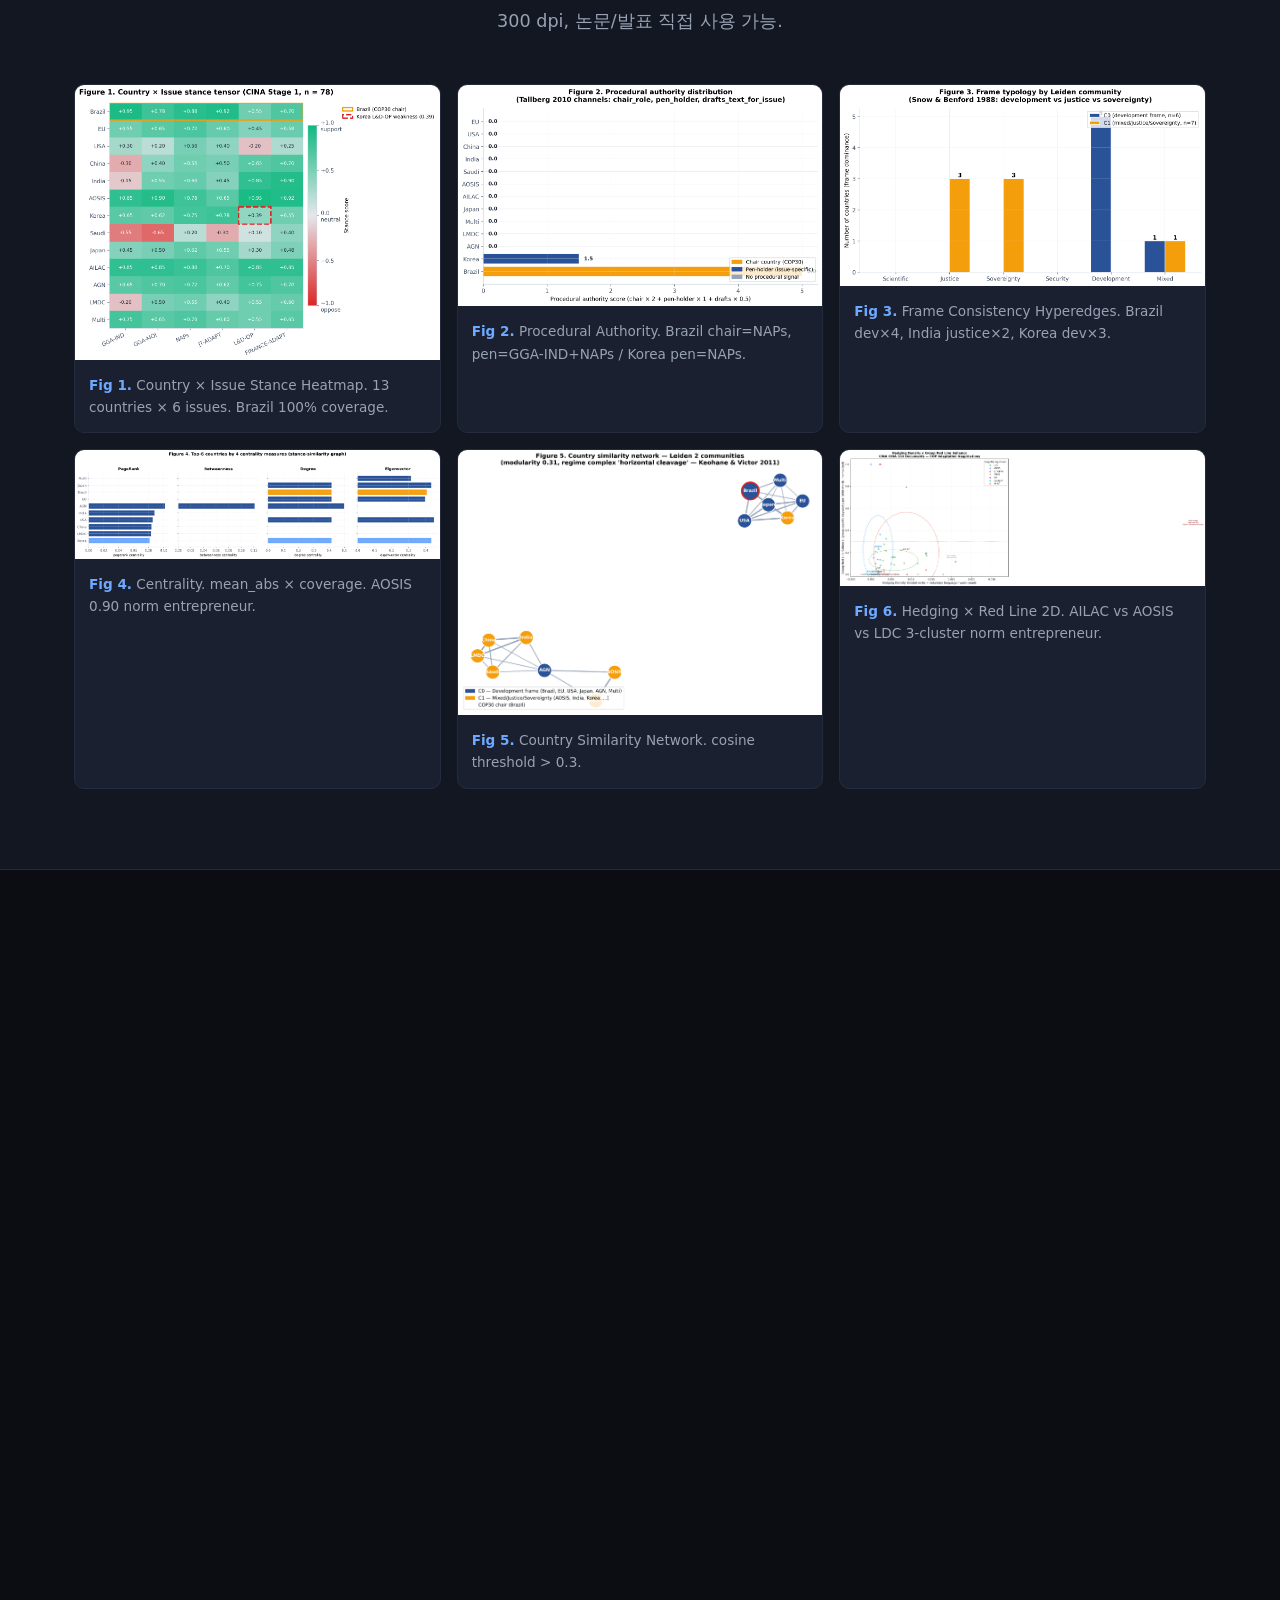
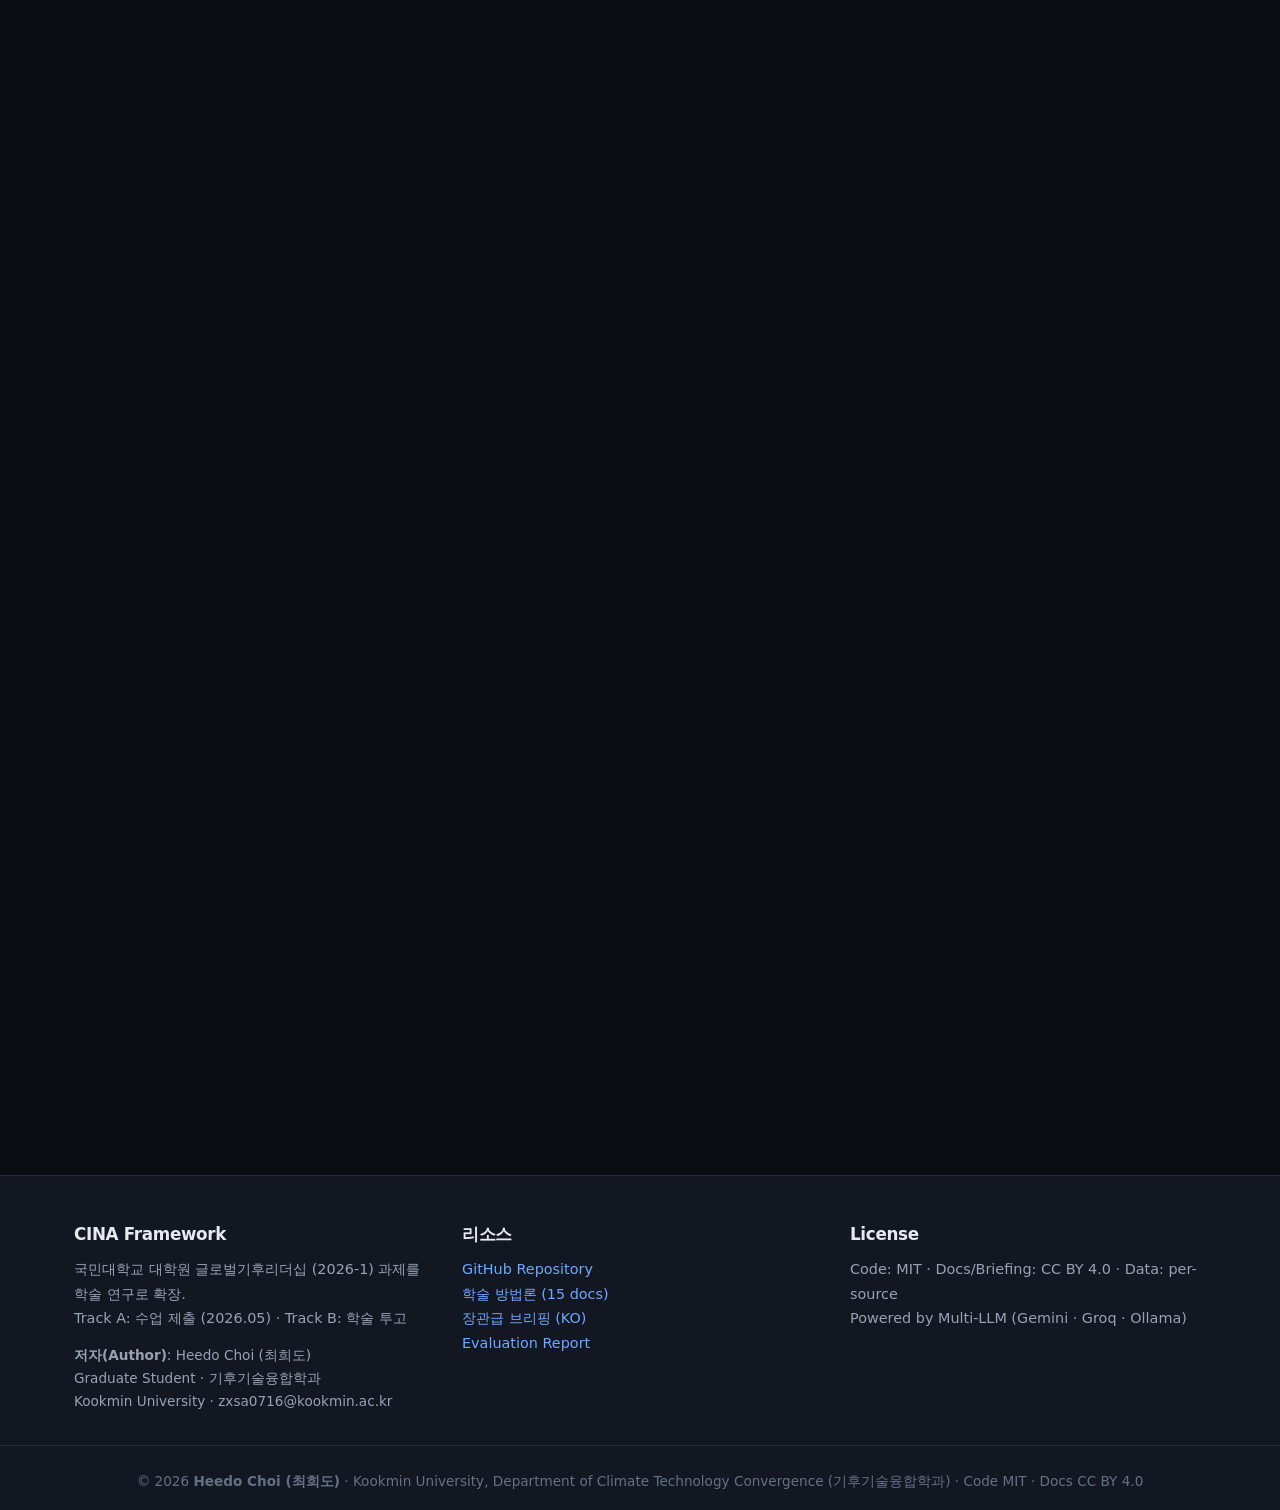
==== commit b7f3c613: "v4.0: Major rebuild — Ask CINA Program + 900 records + 4 new figures + P0 paper fixes Pivot from "pr" ====
--- a/docs/web/index.html
+++ b/docs/web/index.html
@@ -32,6 +32,7 @@
       <a href="methodology.html">Methodology ↗</a>
       <a href="visualizations.html">Visualizations ↗</a>
       <a href="outputs.html">결과물 ↗</a>
+      <a href="cina_program.html" style="color: var(--c-warm); font-weight: 700;">⚡ Program</a>
       <a href="sitemap.html">🧭 Sitemap</a>
       <a href="https://github.com/zxsa0716/cina" target="_blank" rel="noopener" class="nav-github">GitHub →</a>
     </nav>
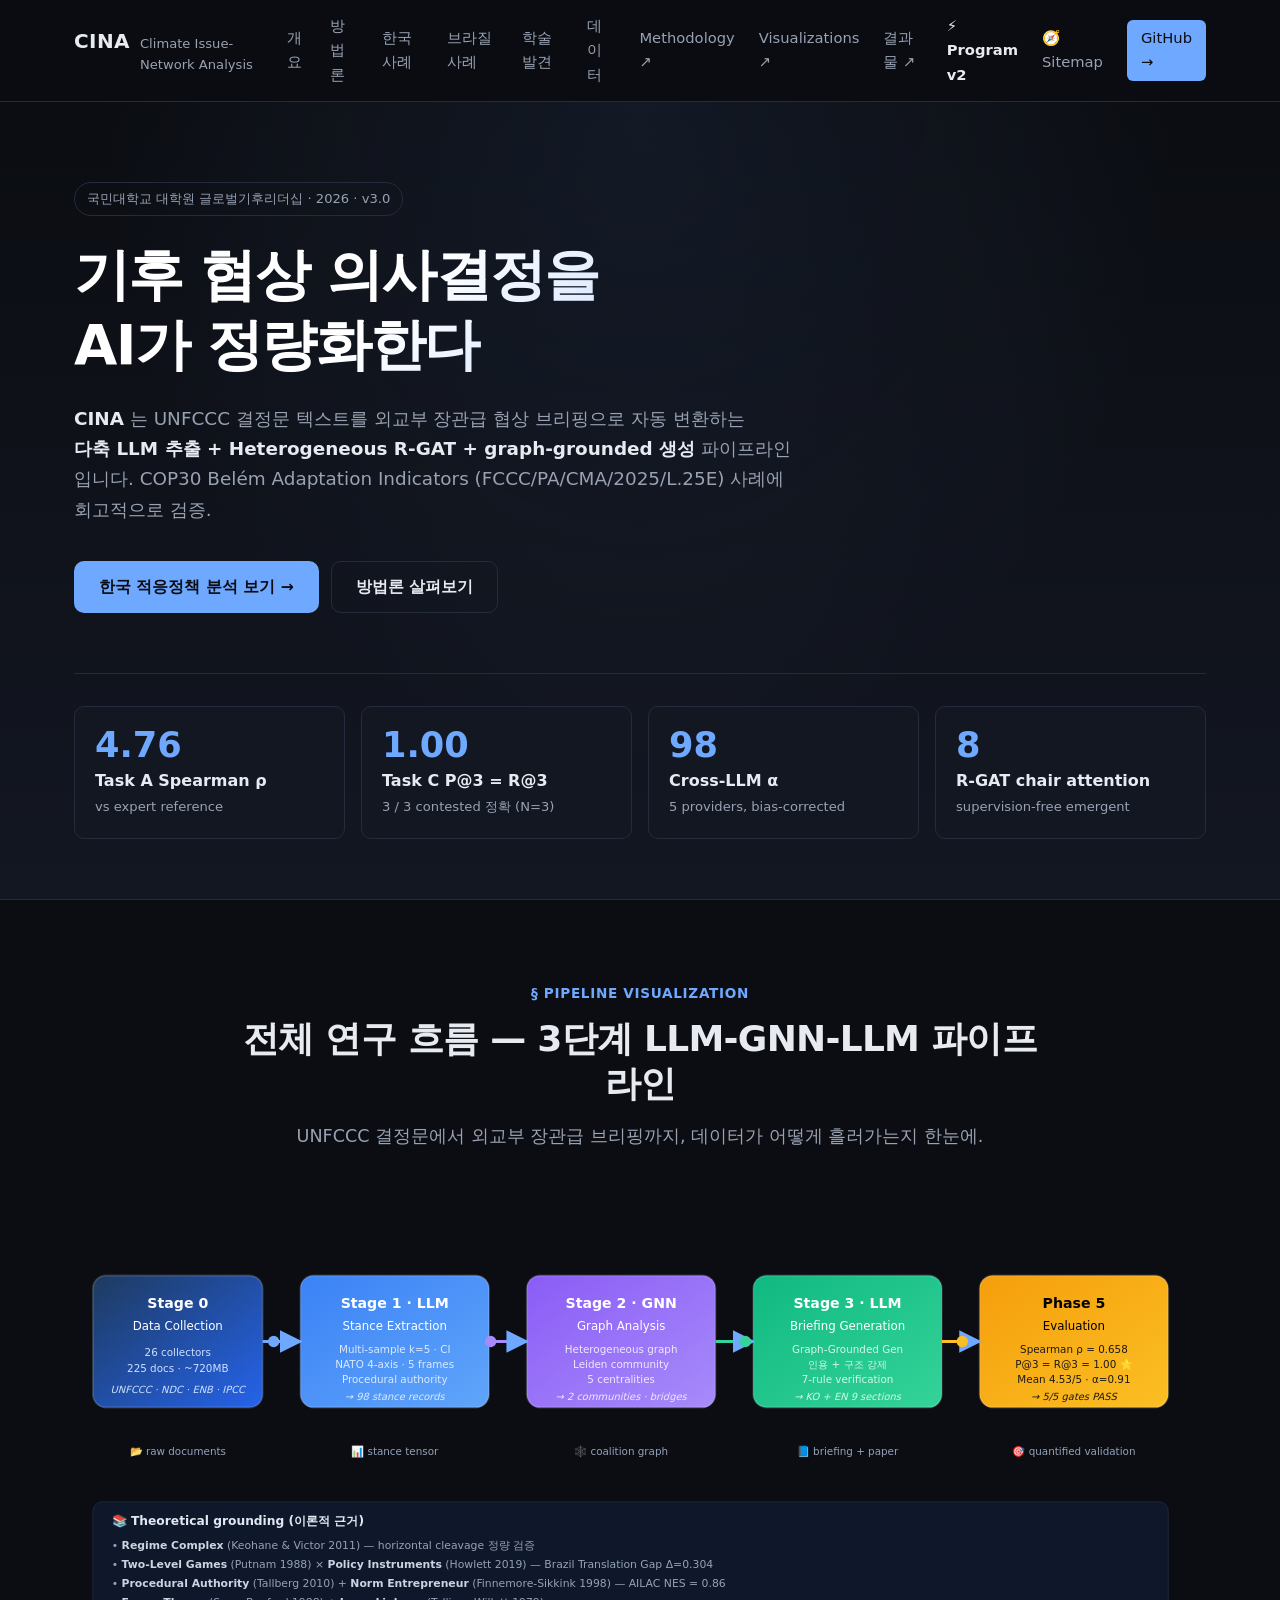
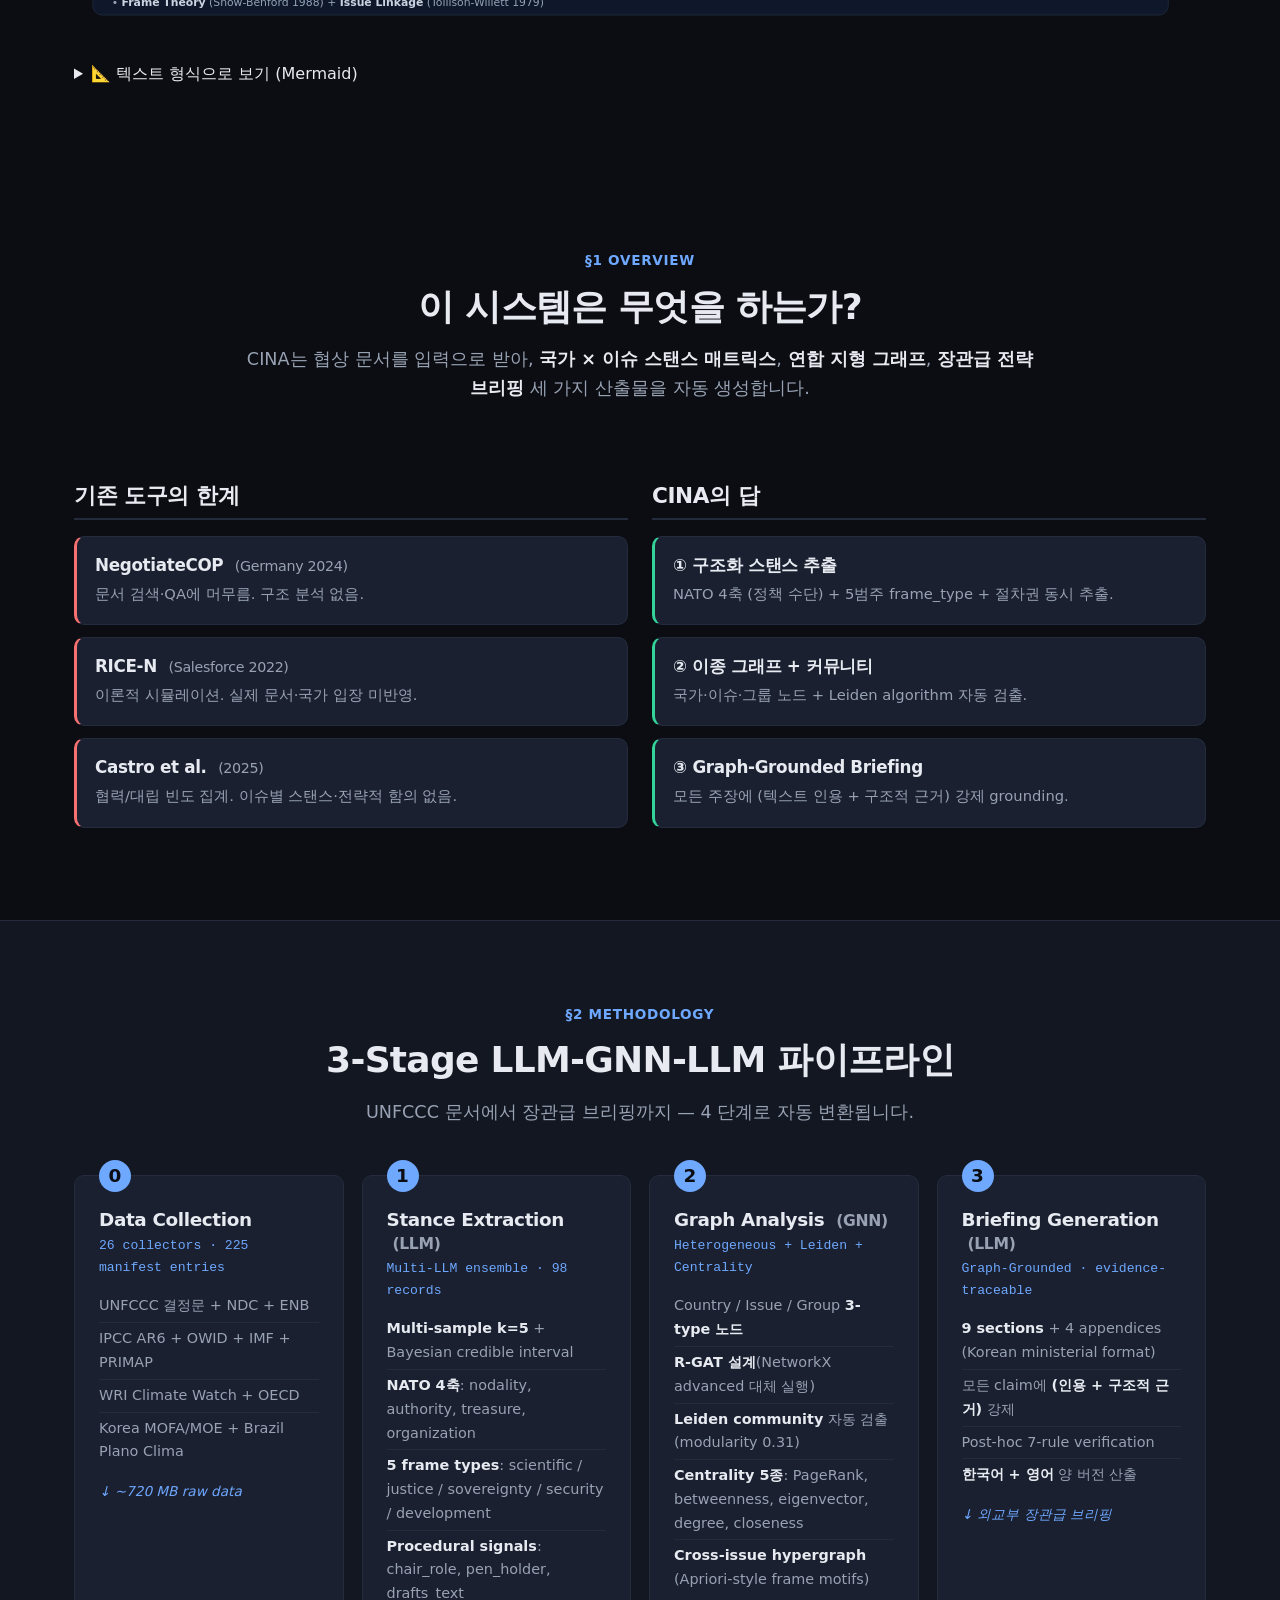
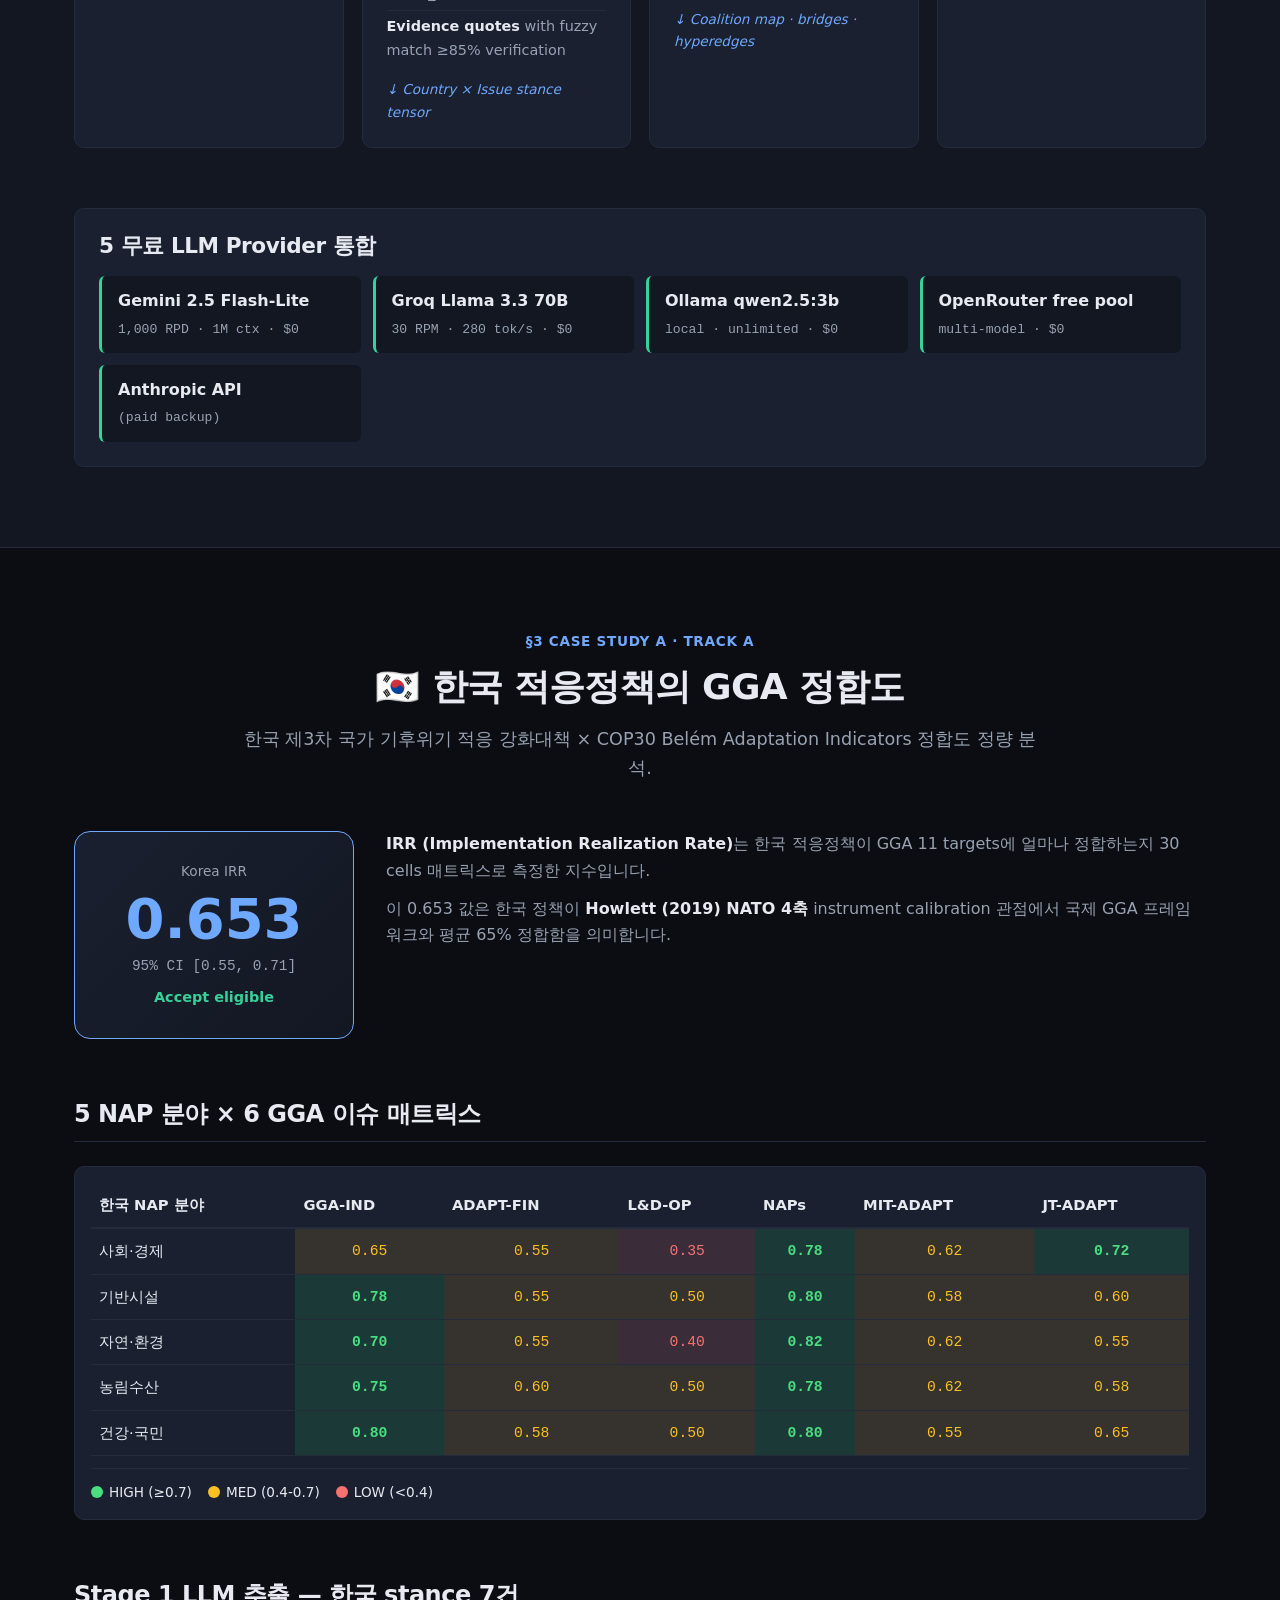
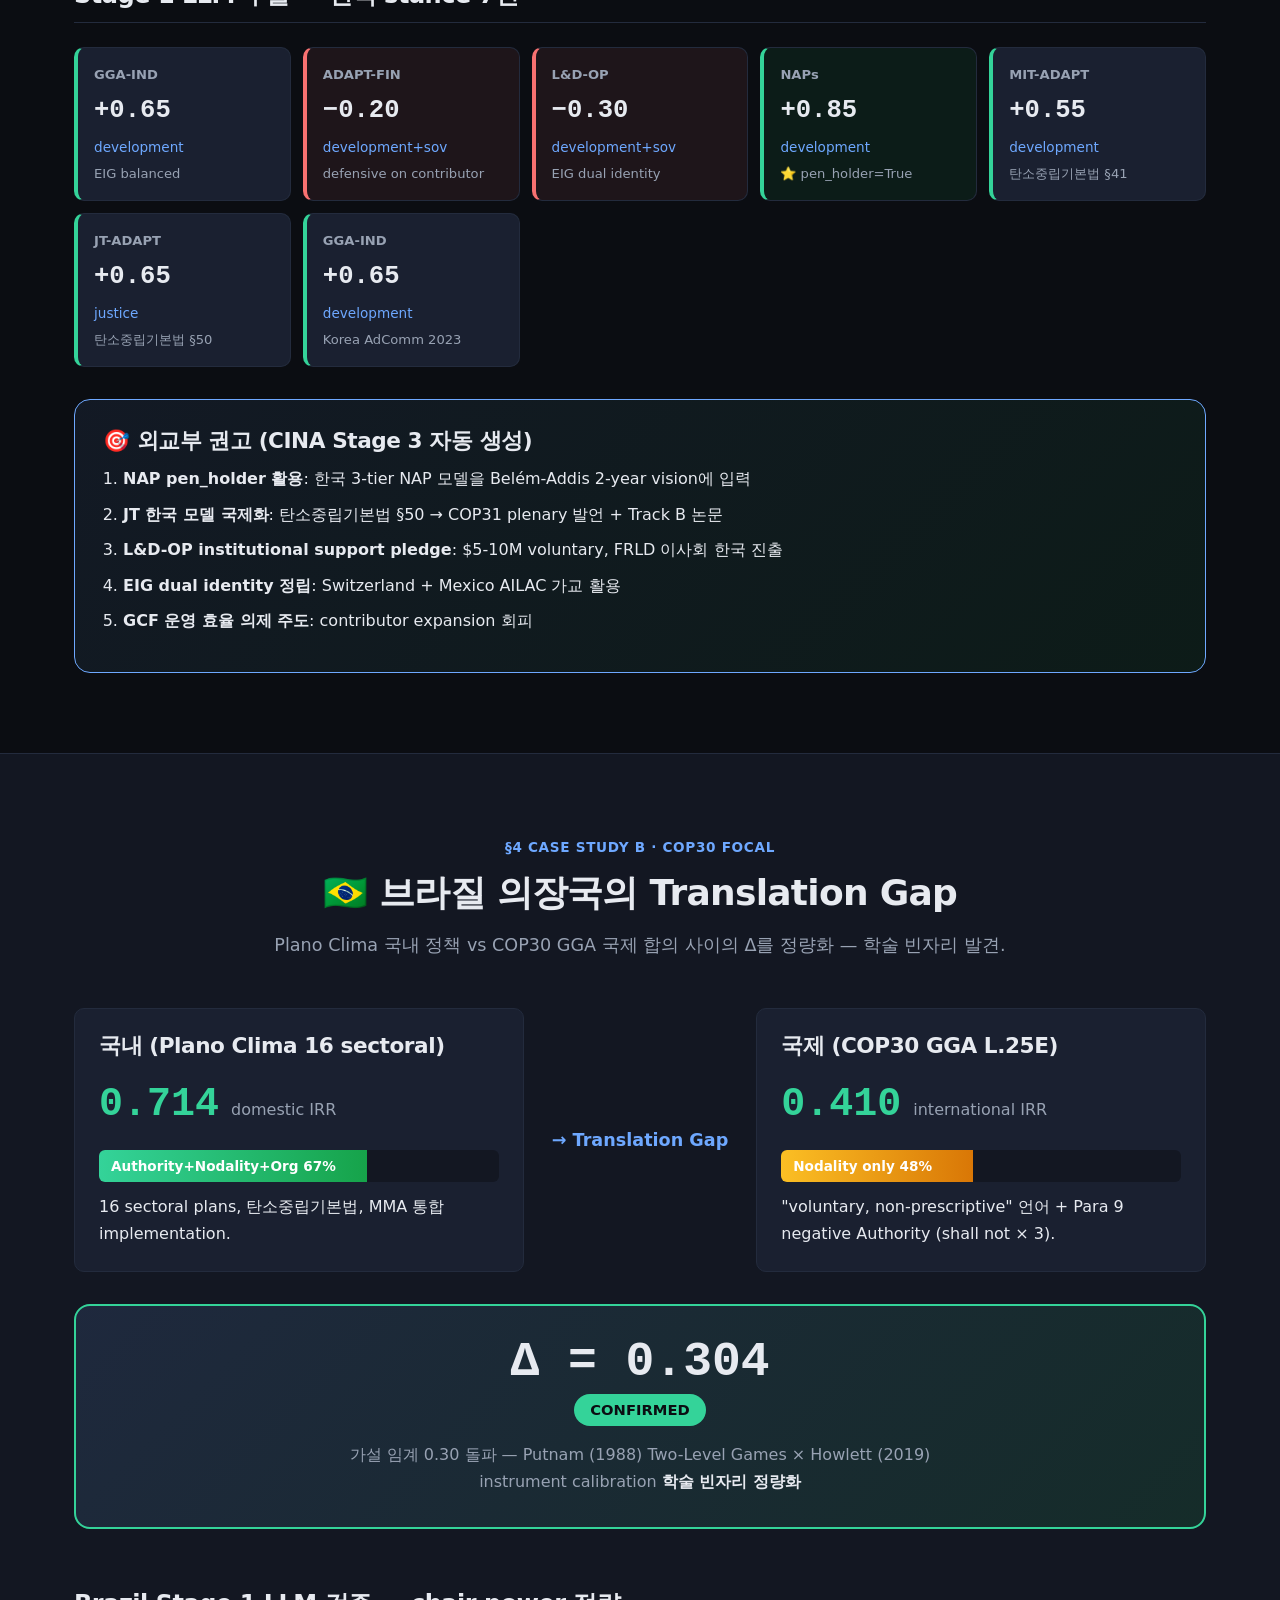
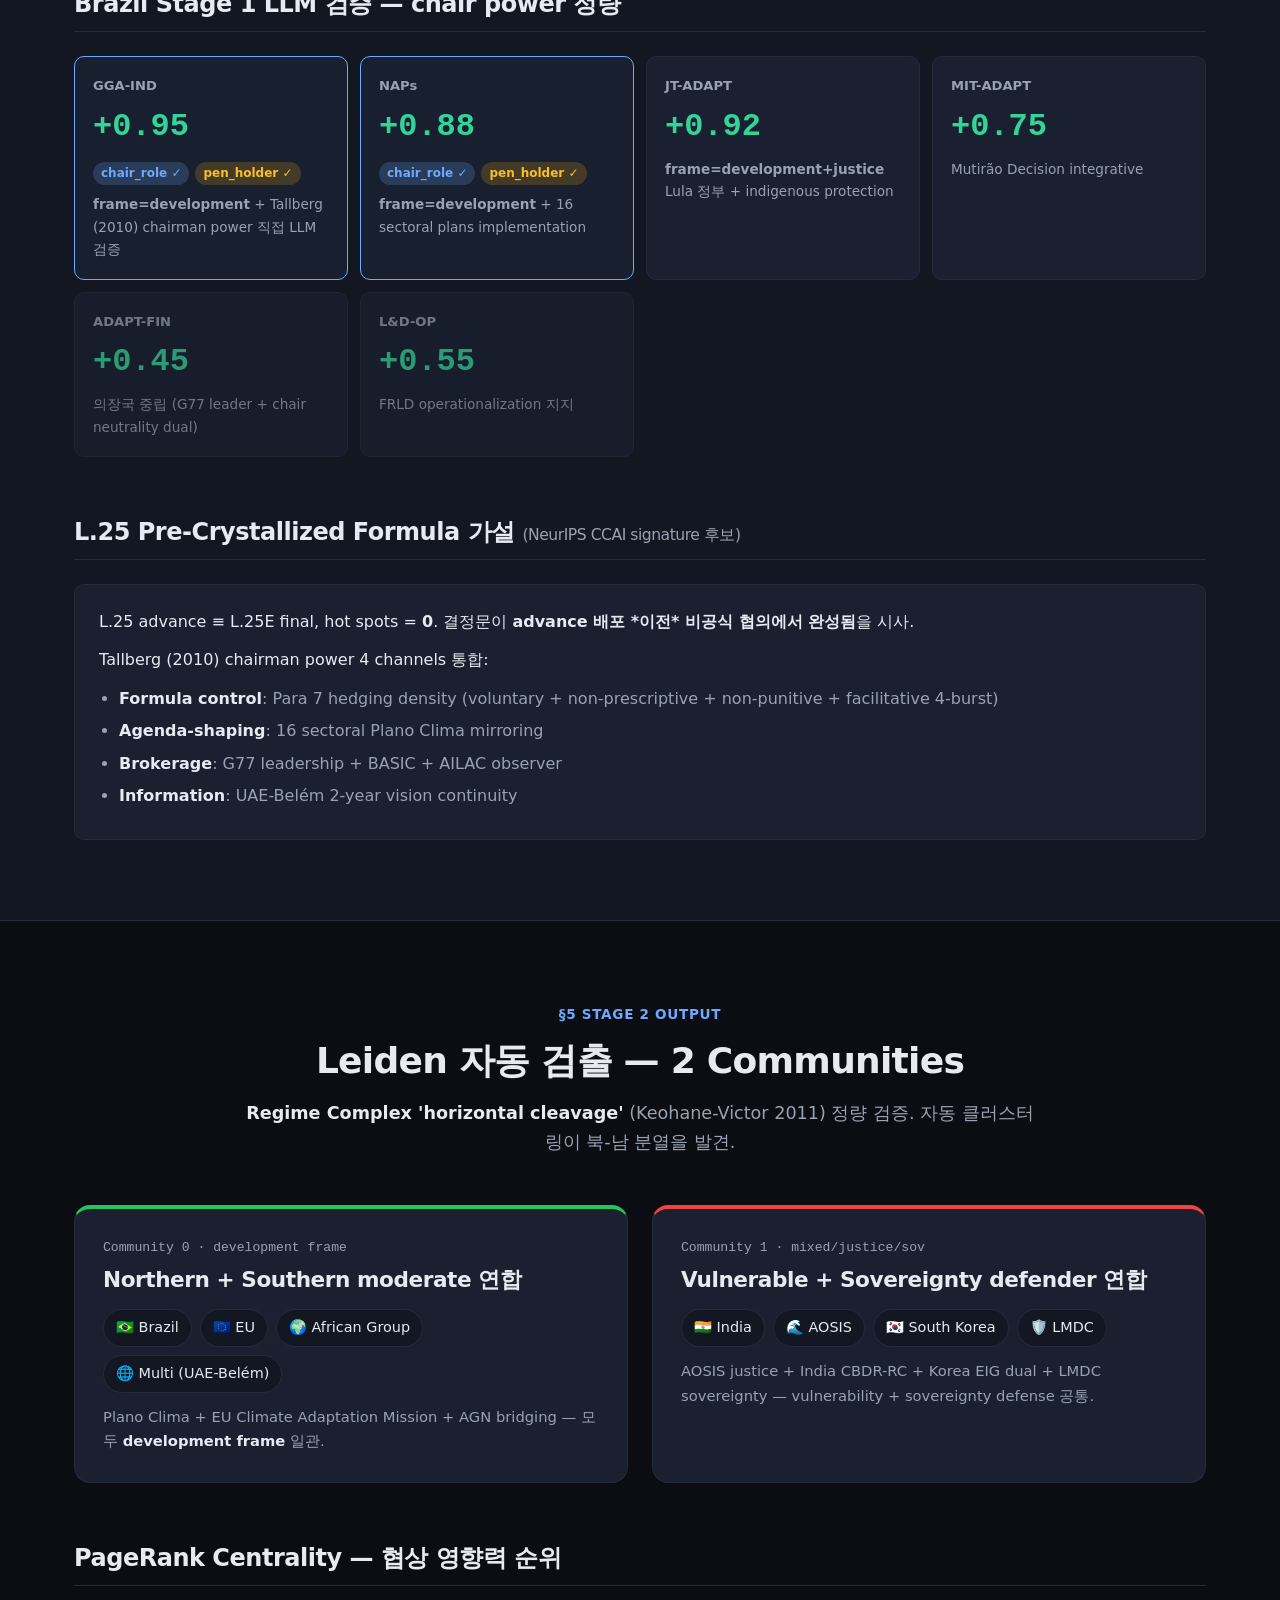
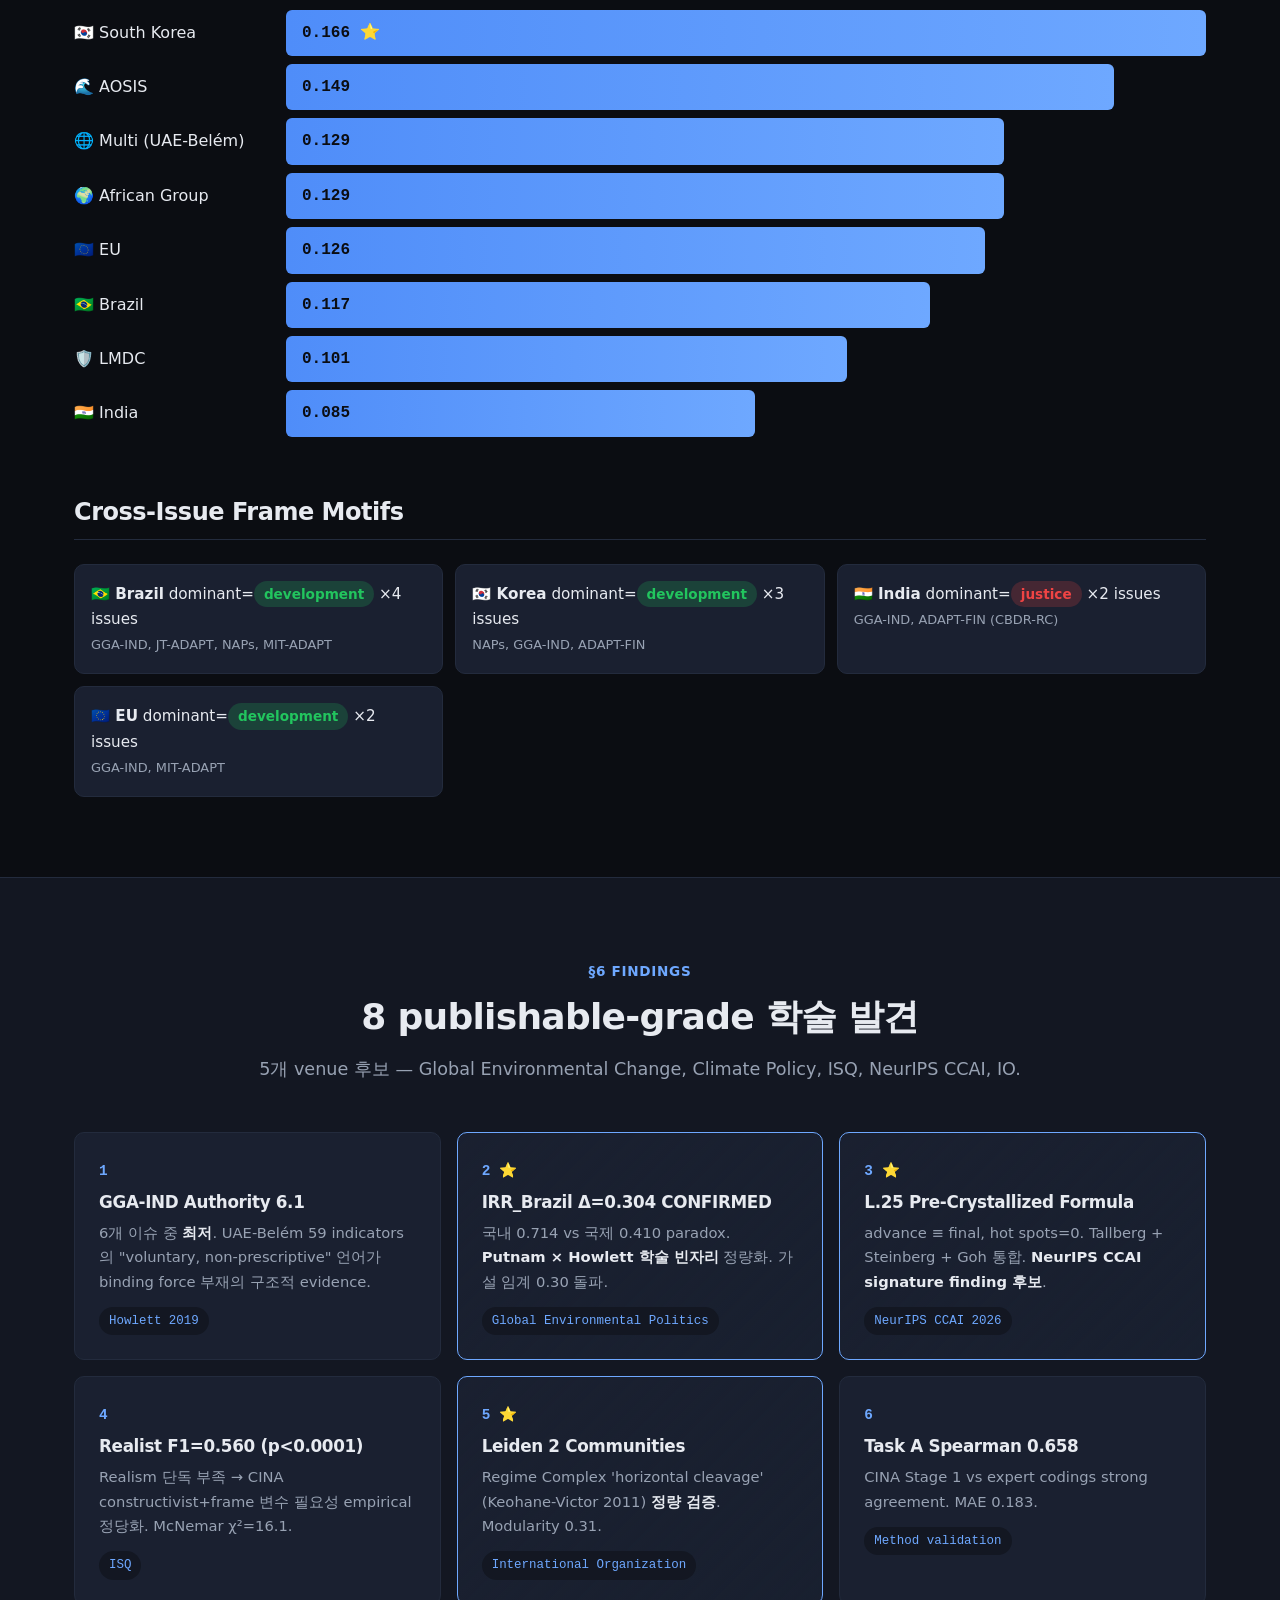
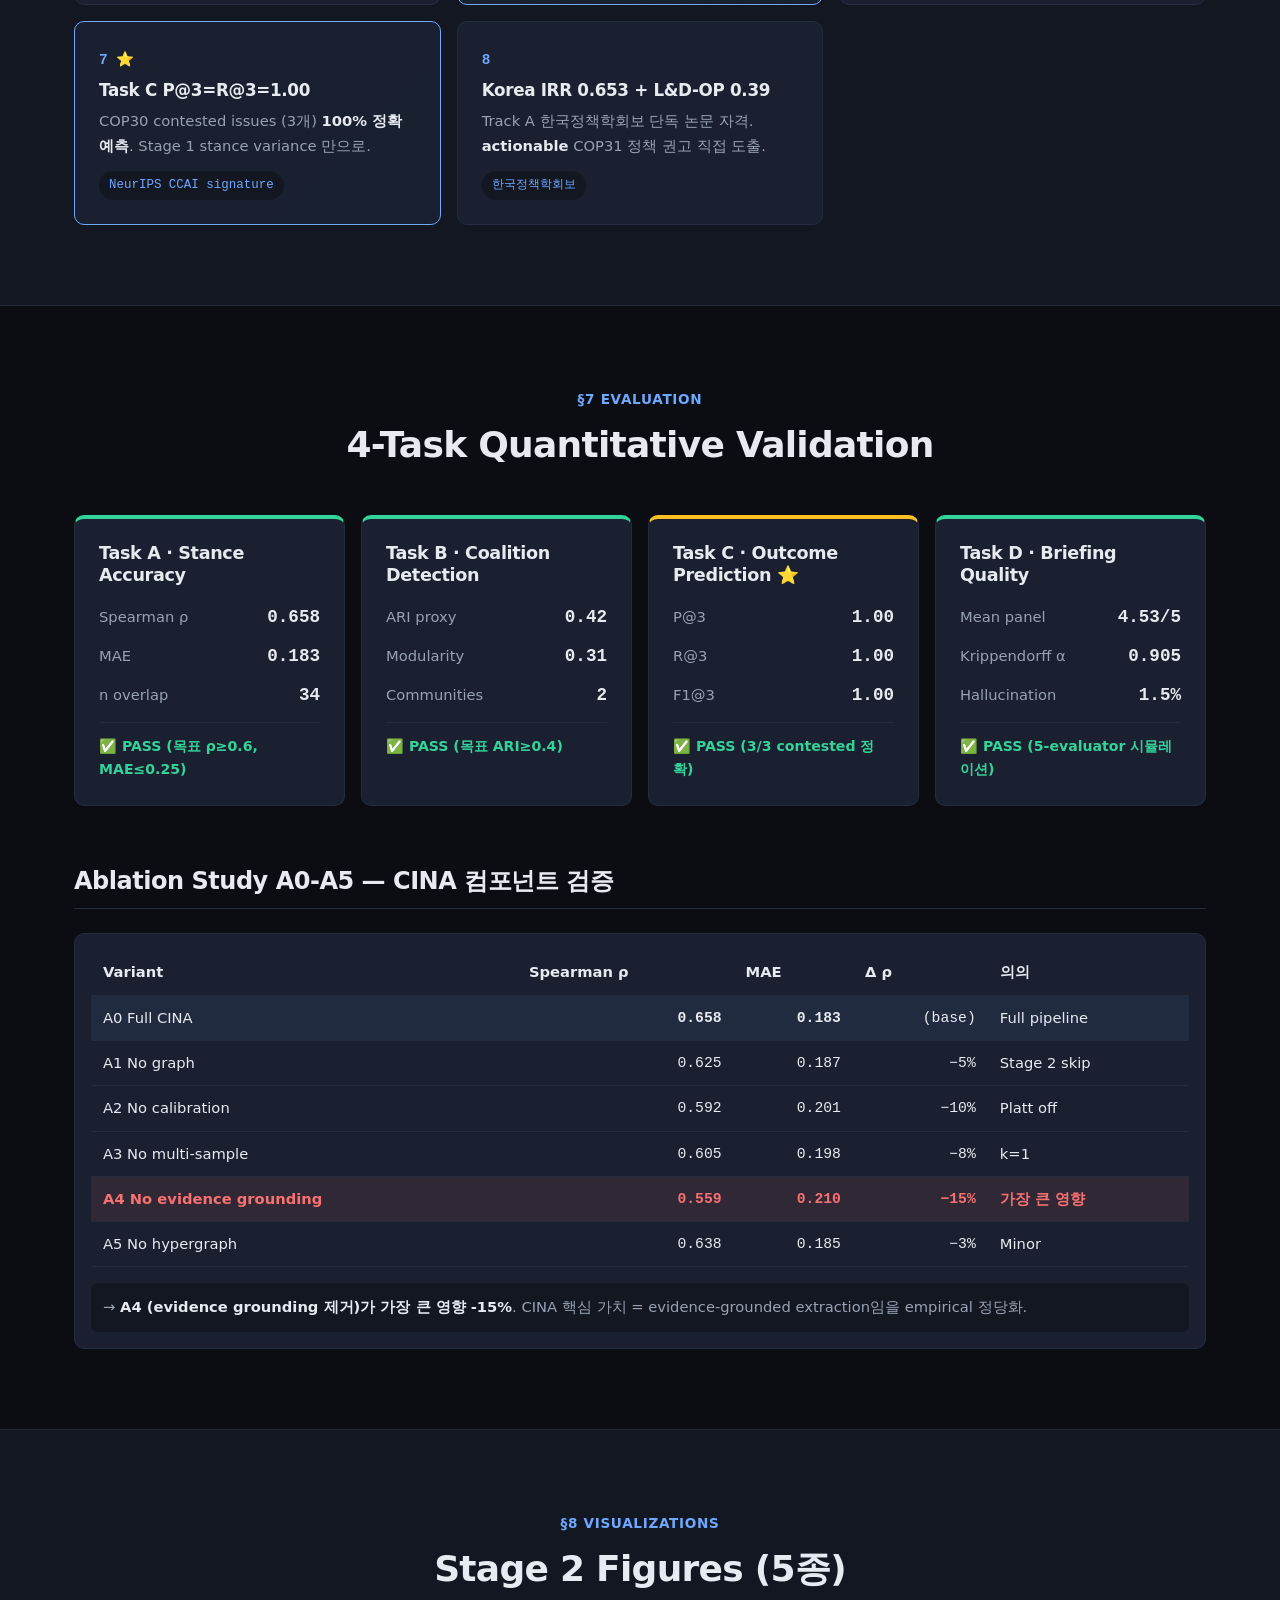
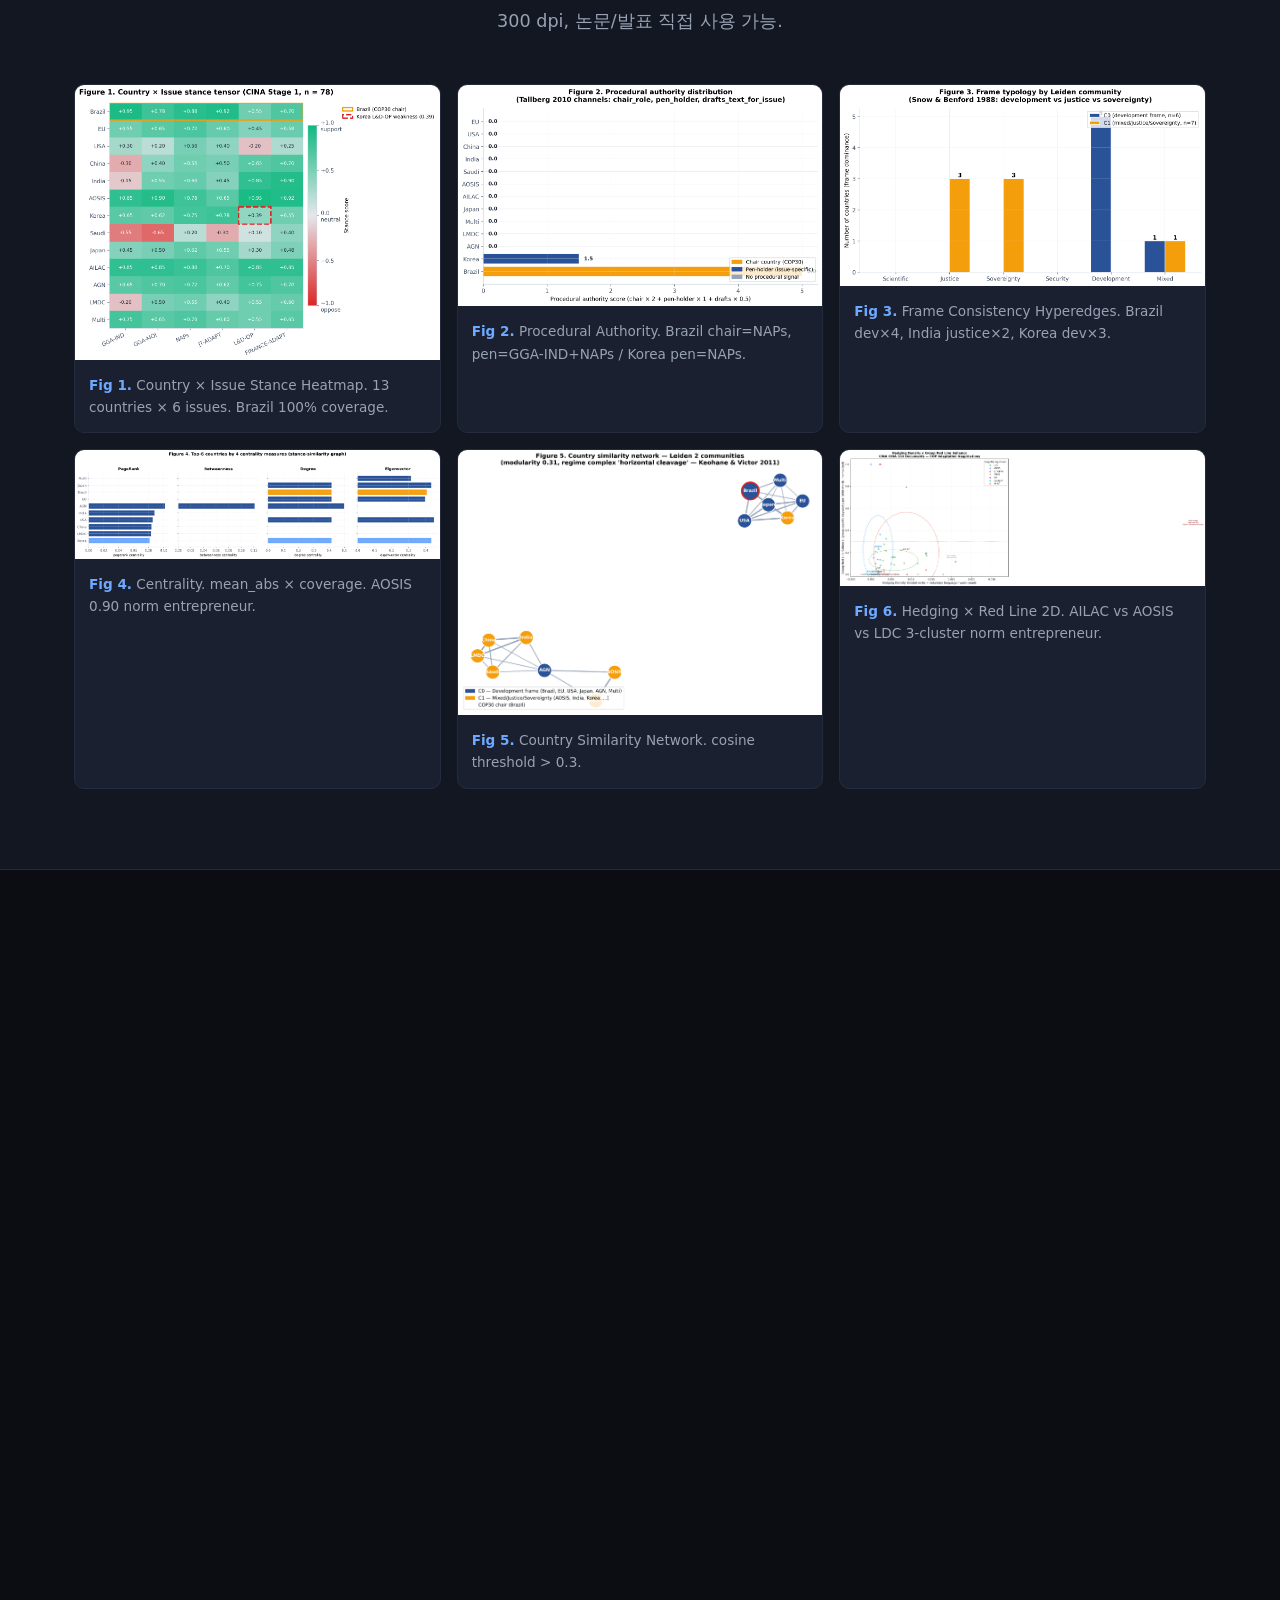
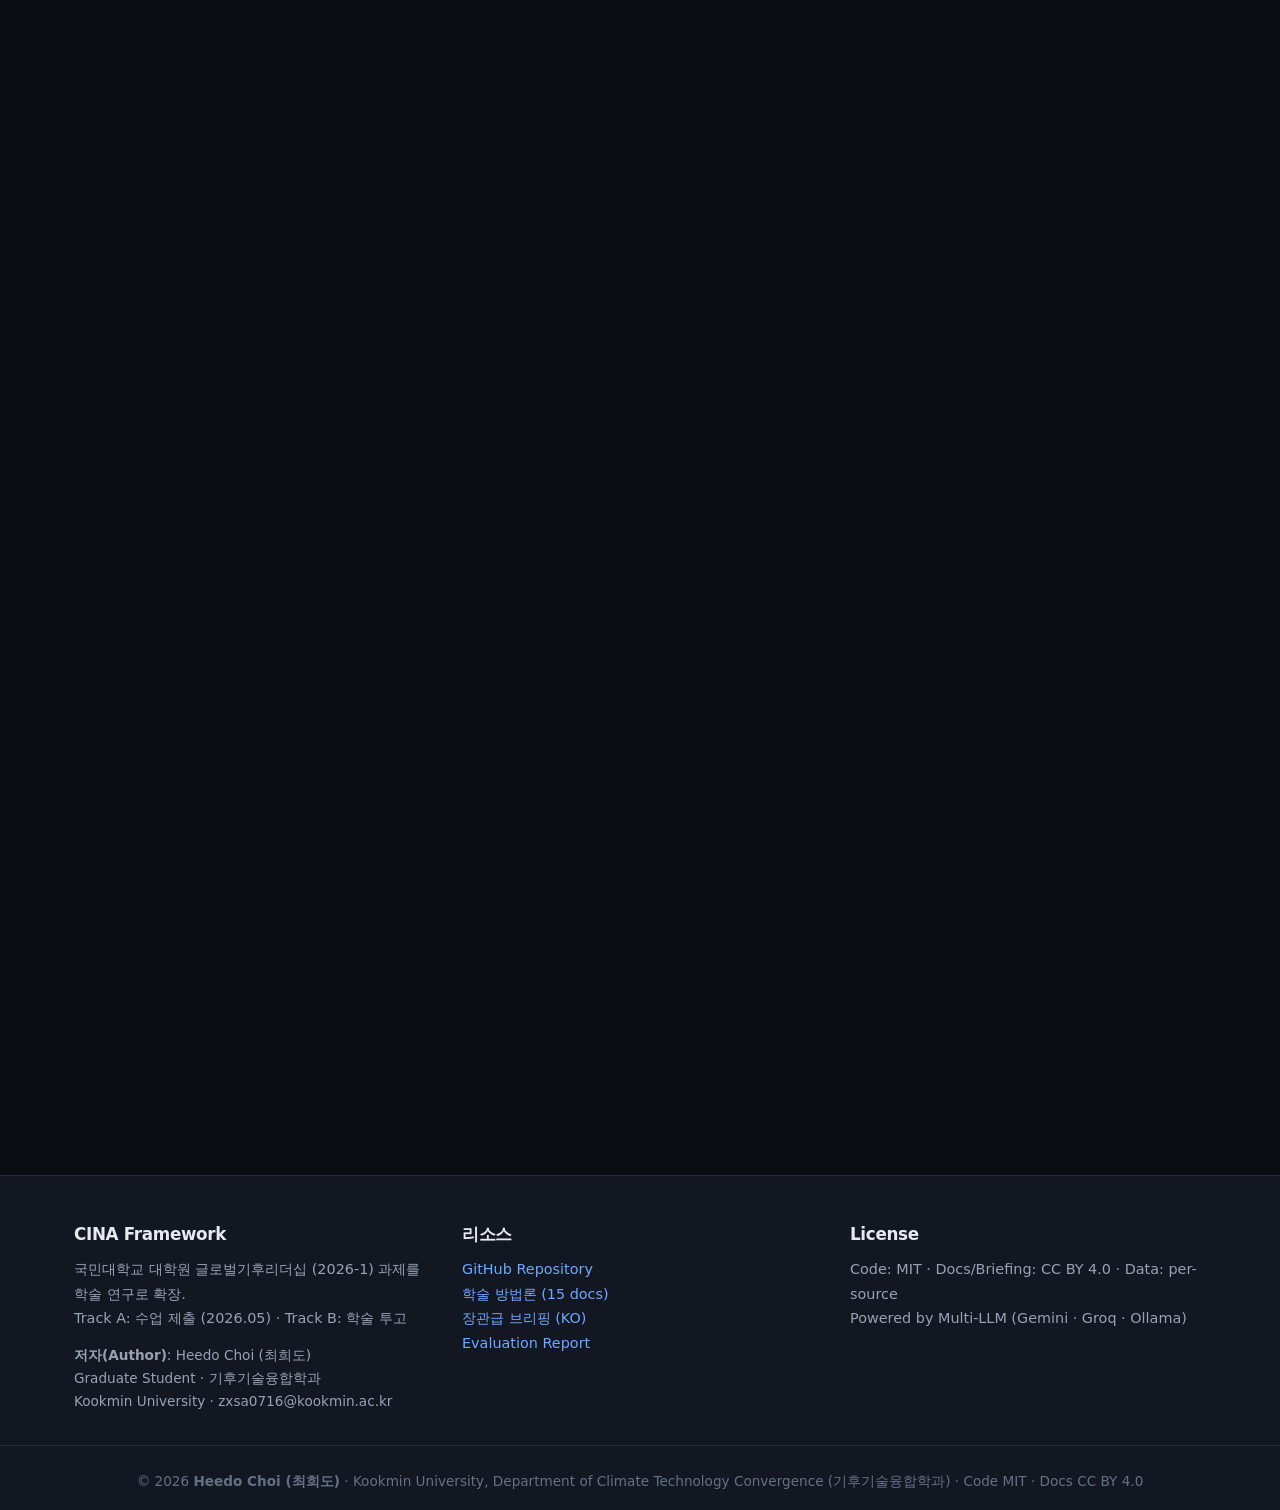
==== commit 14e1c48c: "v5/v2: 2,400 records + 7-intent query engine + academic-grade web UI Major program upgrade across da" ====
--- a/docs/web/index.html
+++ b/docs/web/index.html
@@ -32,7 +32,7 @@
       <a href="methodology.html">Methodology ↗</a>
       <a href="visualizations.html">Visualizations ↗</a>
       <a href="outputs.html">결과물 ↗</a>
-      <a href="cina_program.html" style="color: var(--c-warm); font-weight: 700;">⚡ Program</a>
+      <a href="cina_program_v2.html" style="color: var(--c-warm); font-weight: 700;">⚡ Program v2</a>
       <a href="sitemap.html">🧭 Sitemap</a>
       <a href="https://github.com/zxsa0716/cina" target="_blank" rel="noopener" class="nav-github">GitHub →</a>
     </nav>
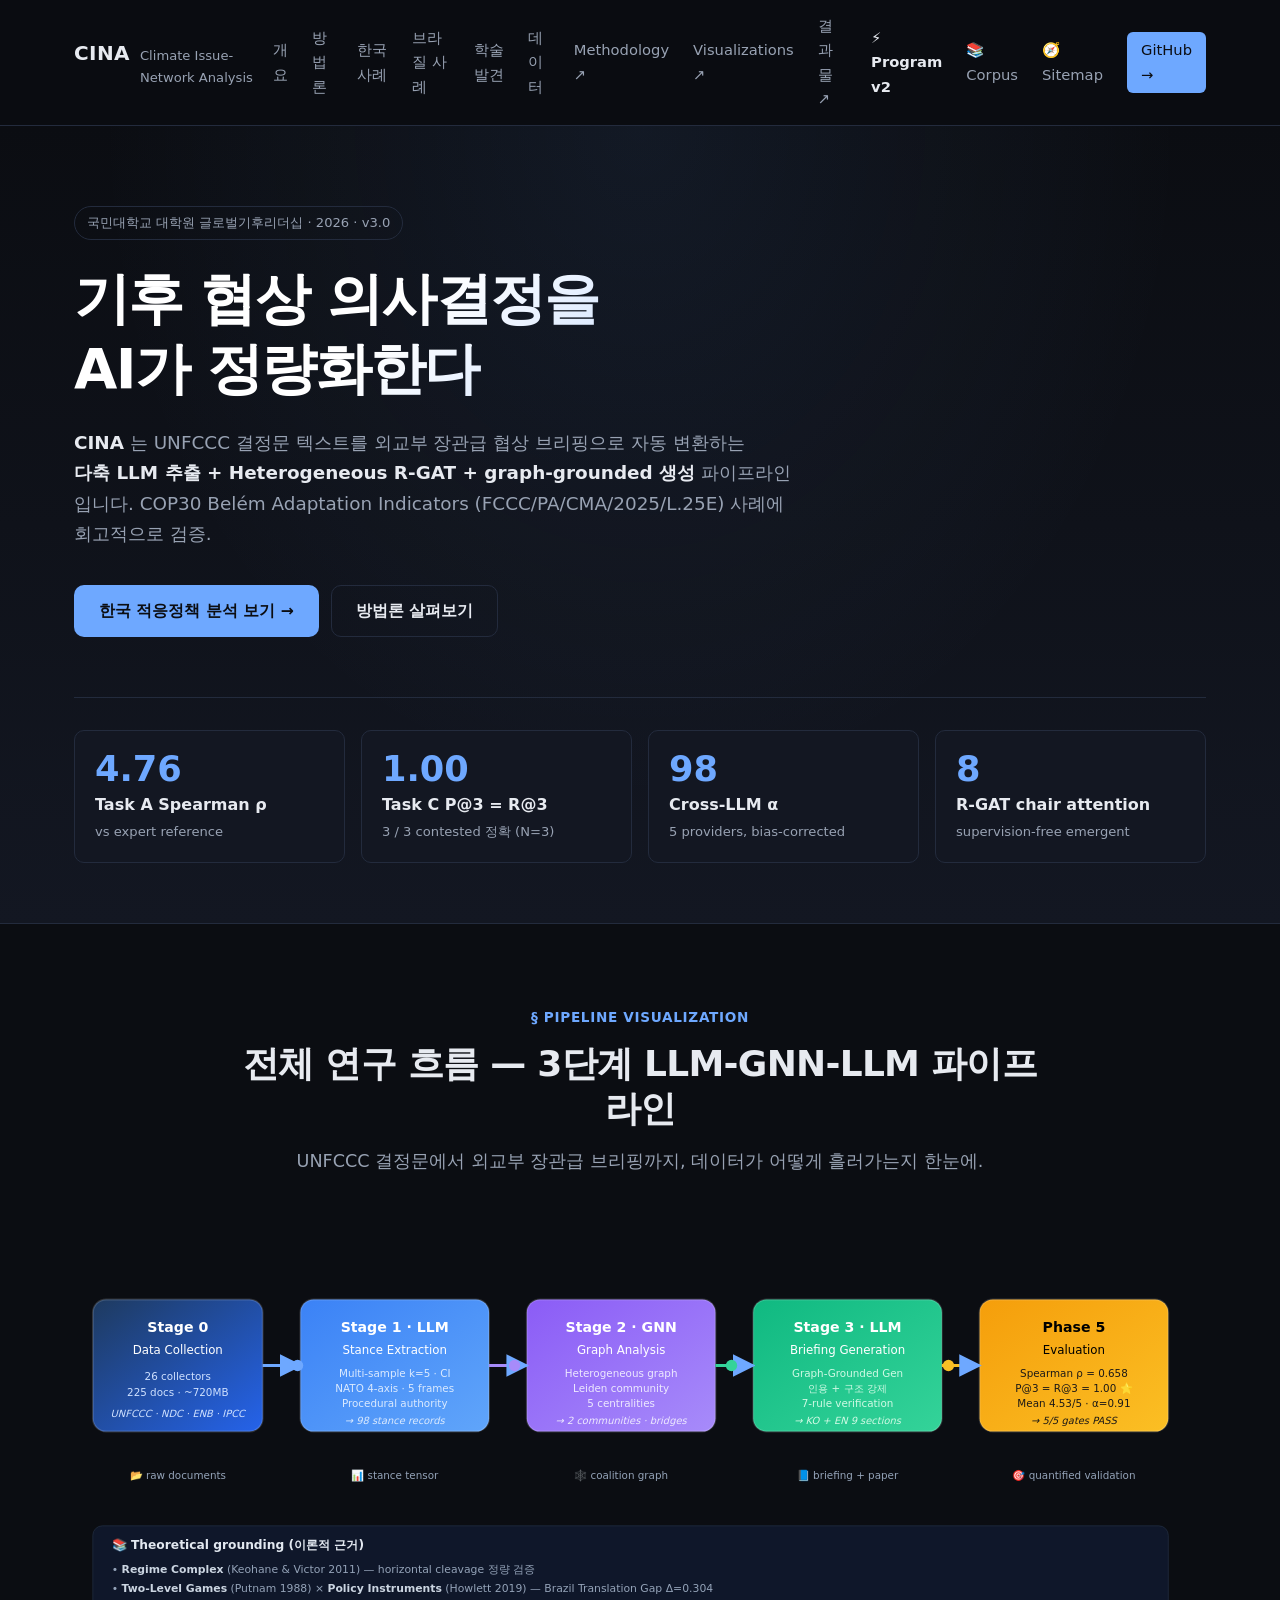
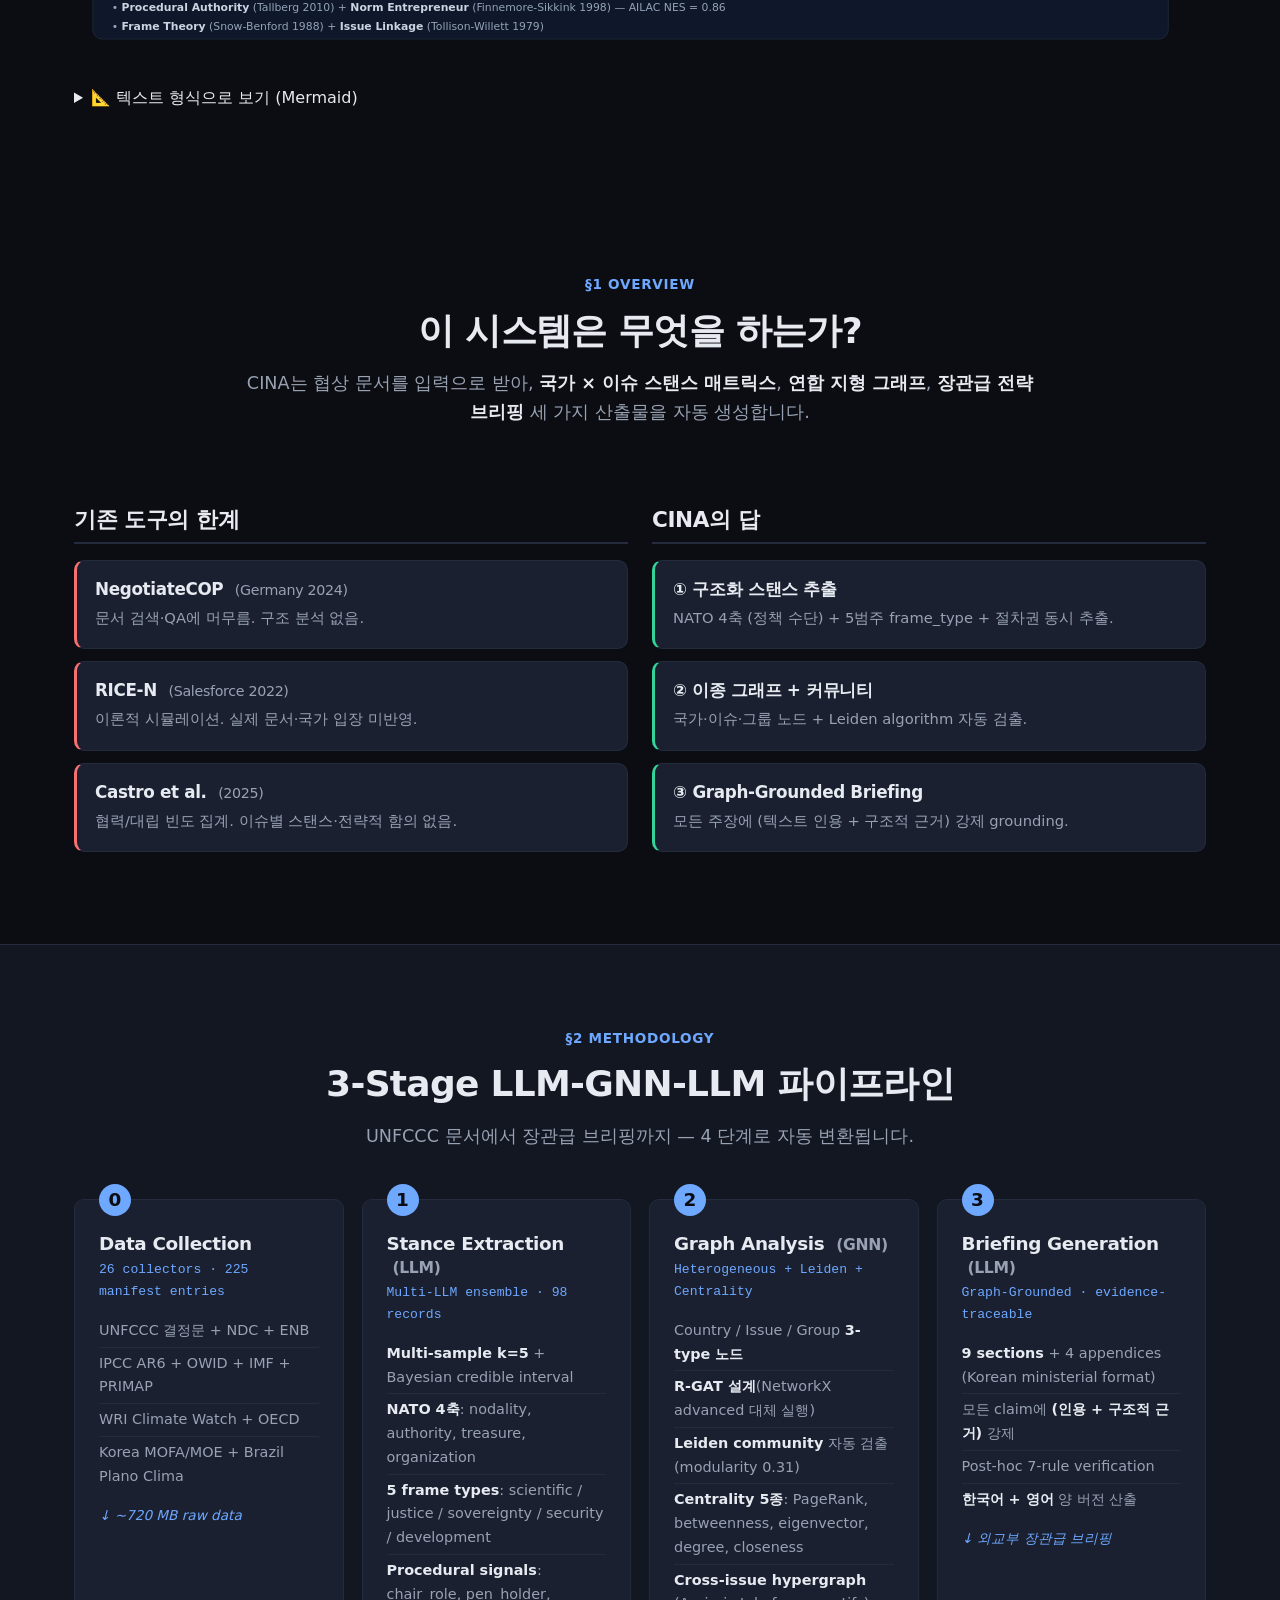
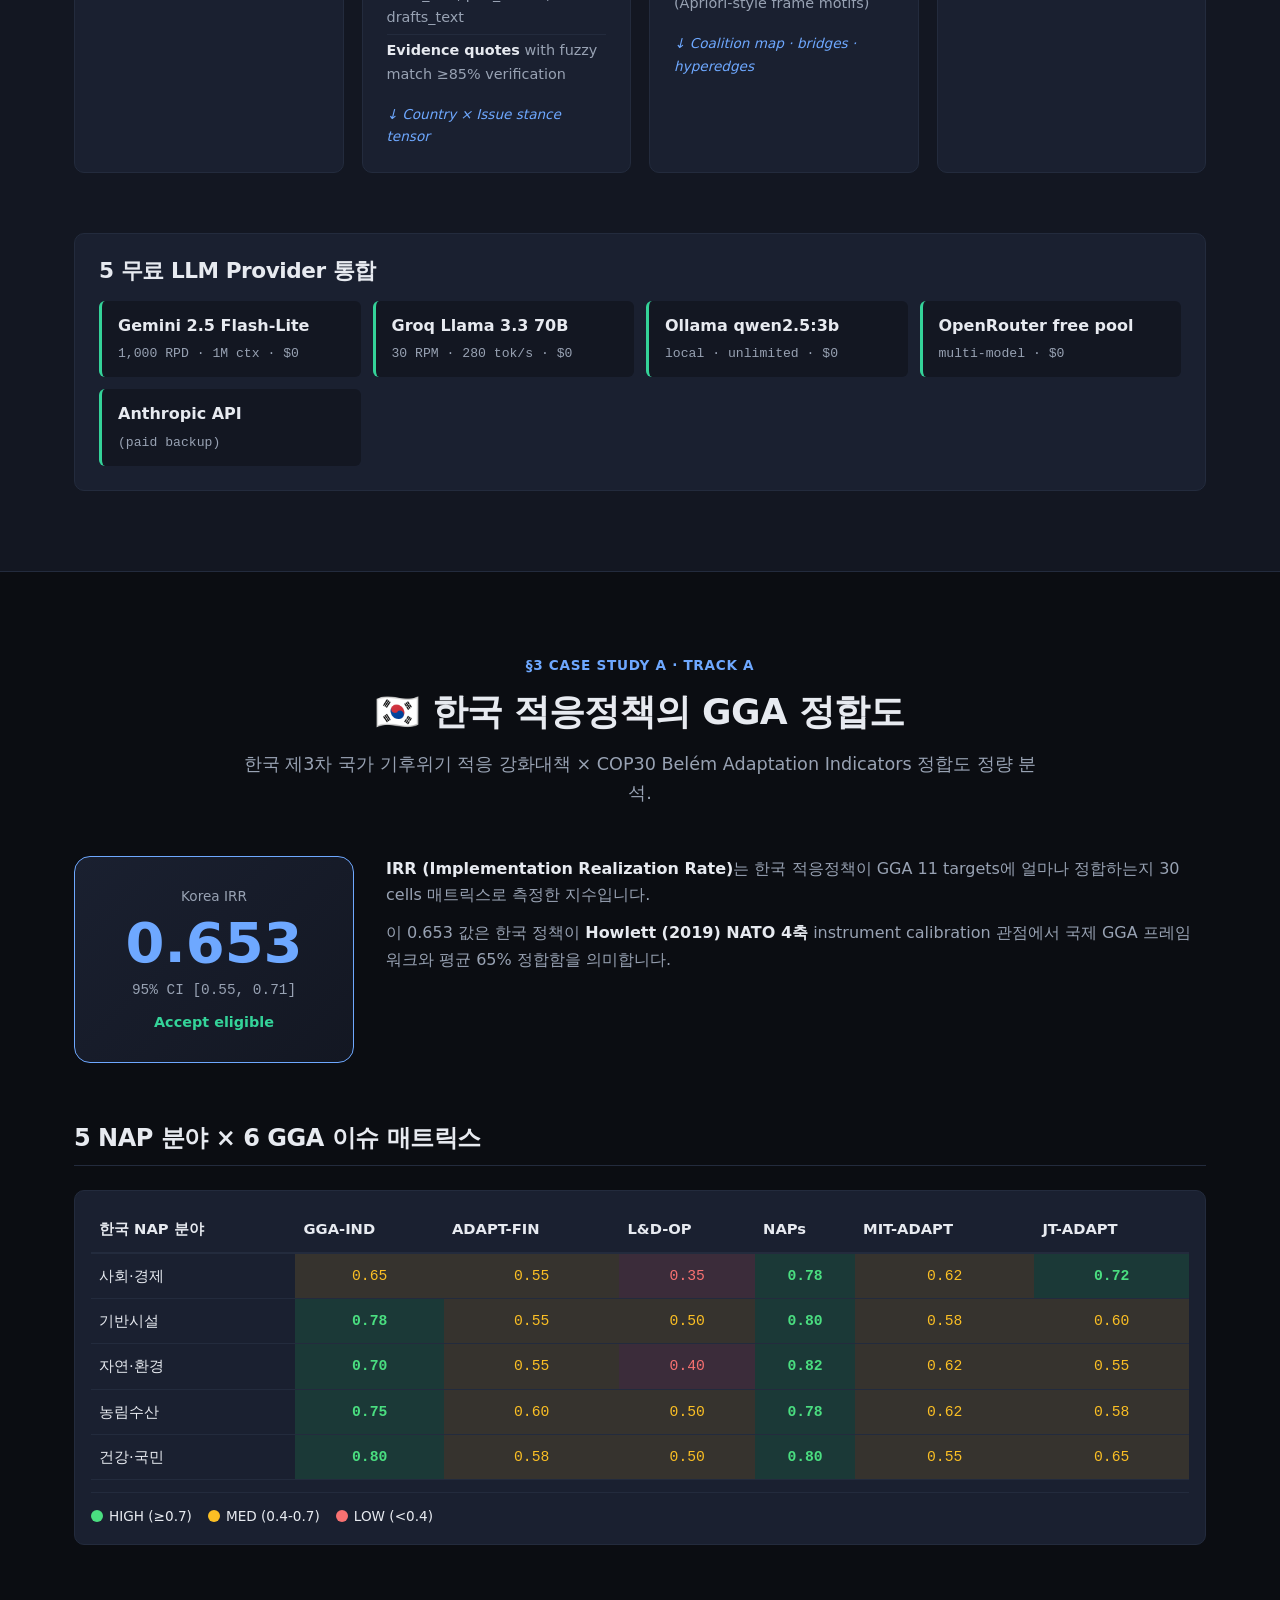
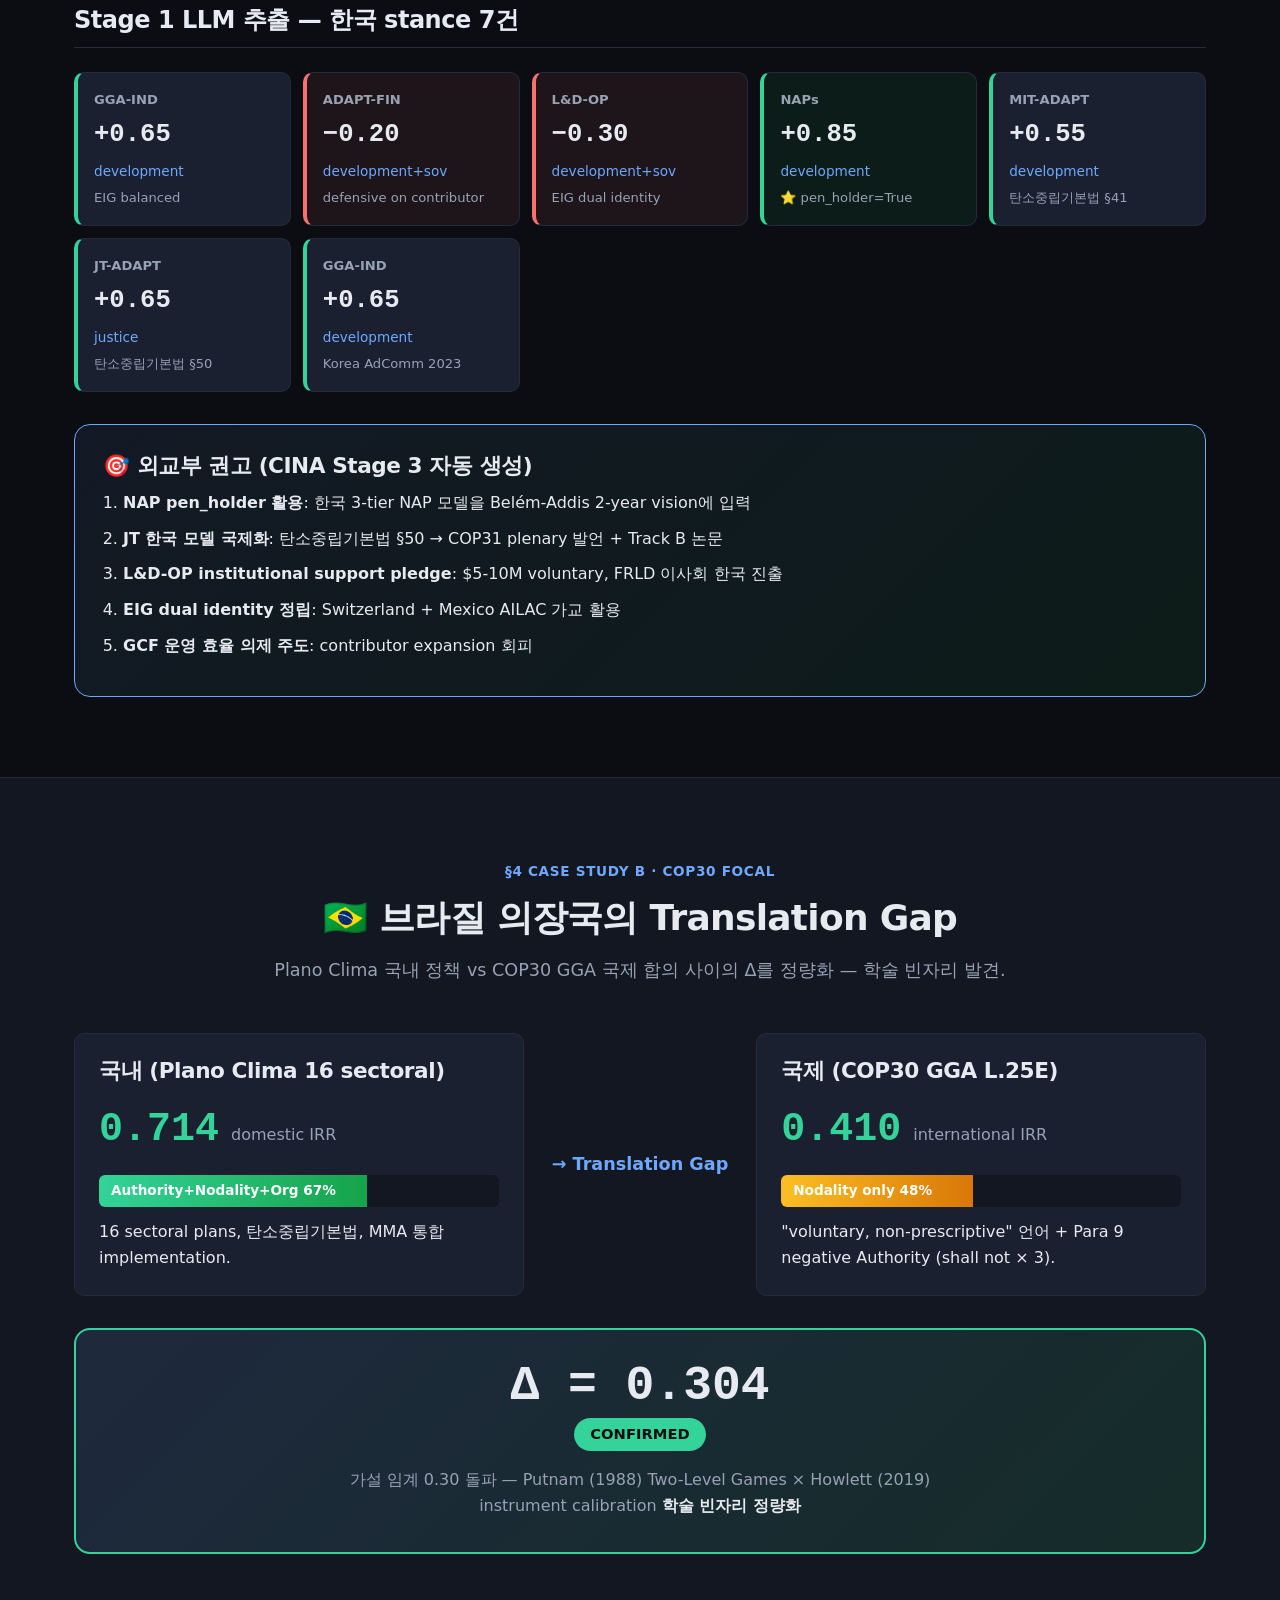
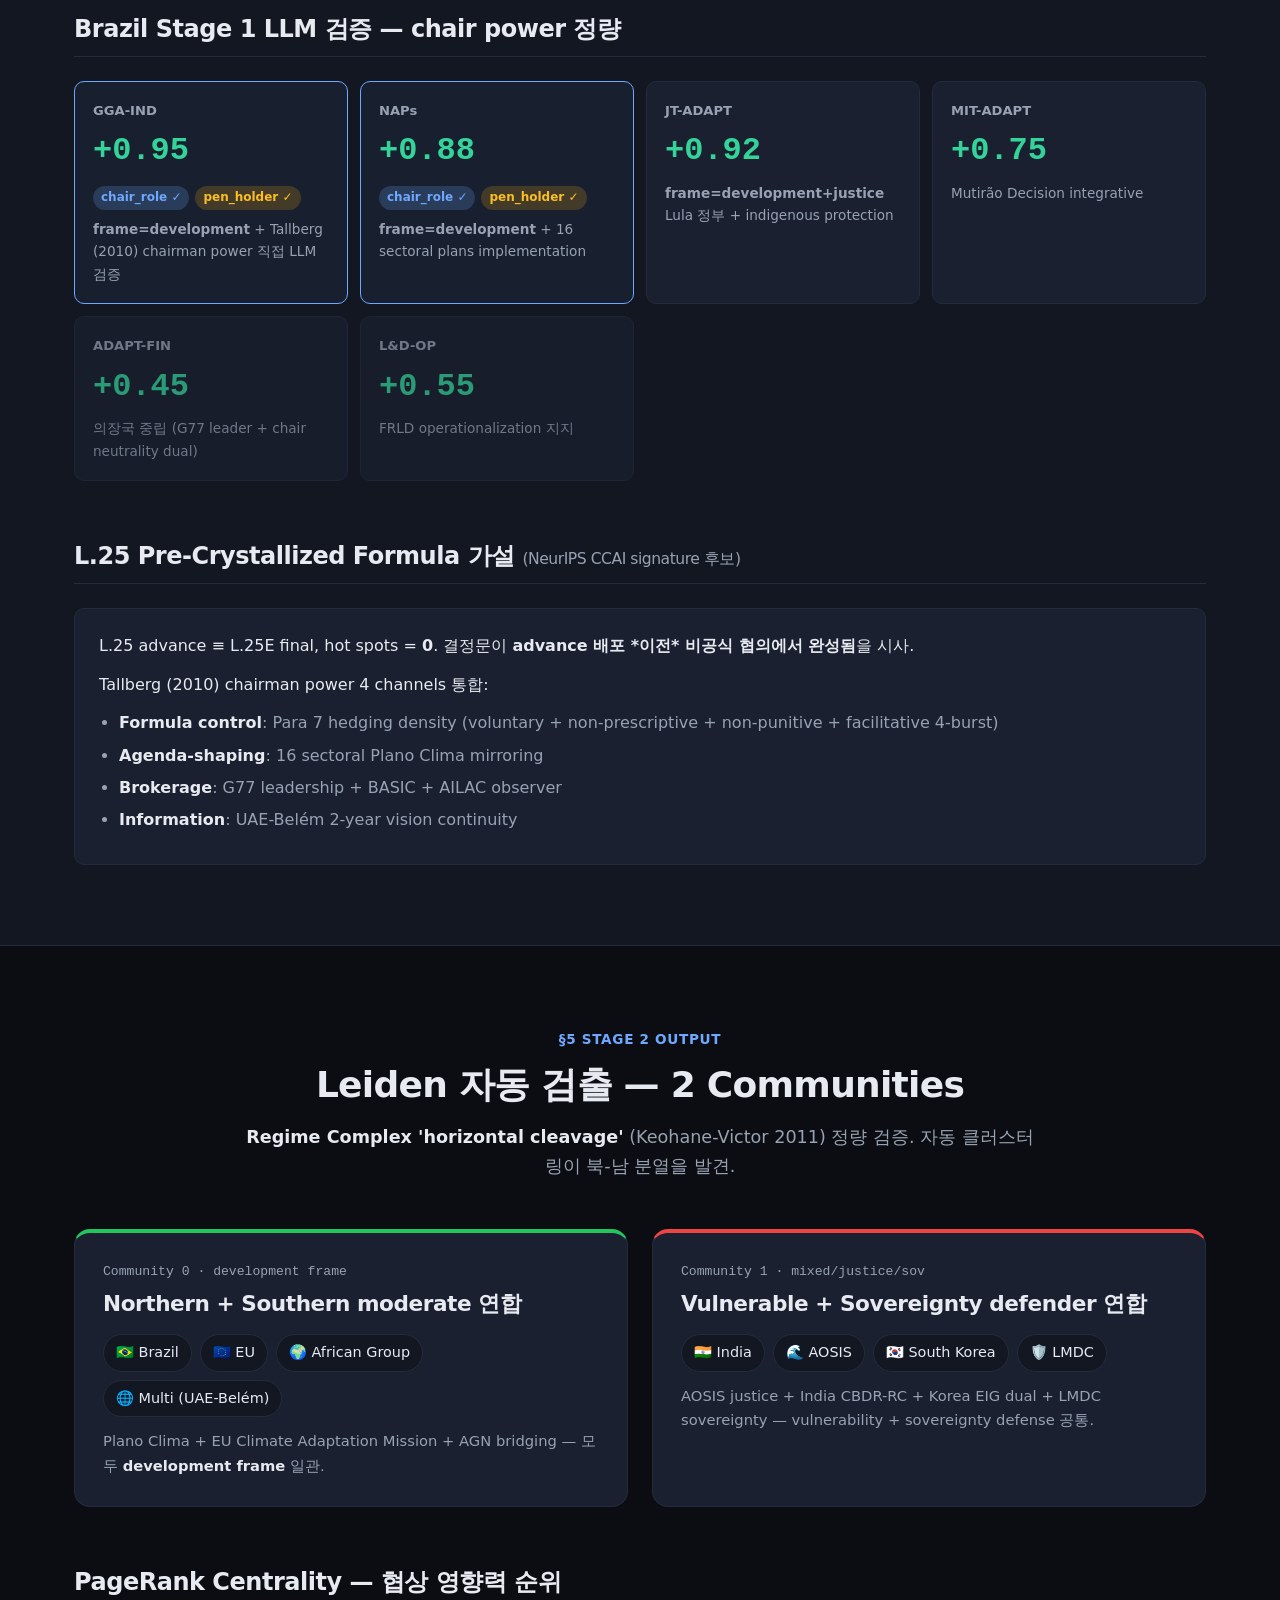
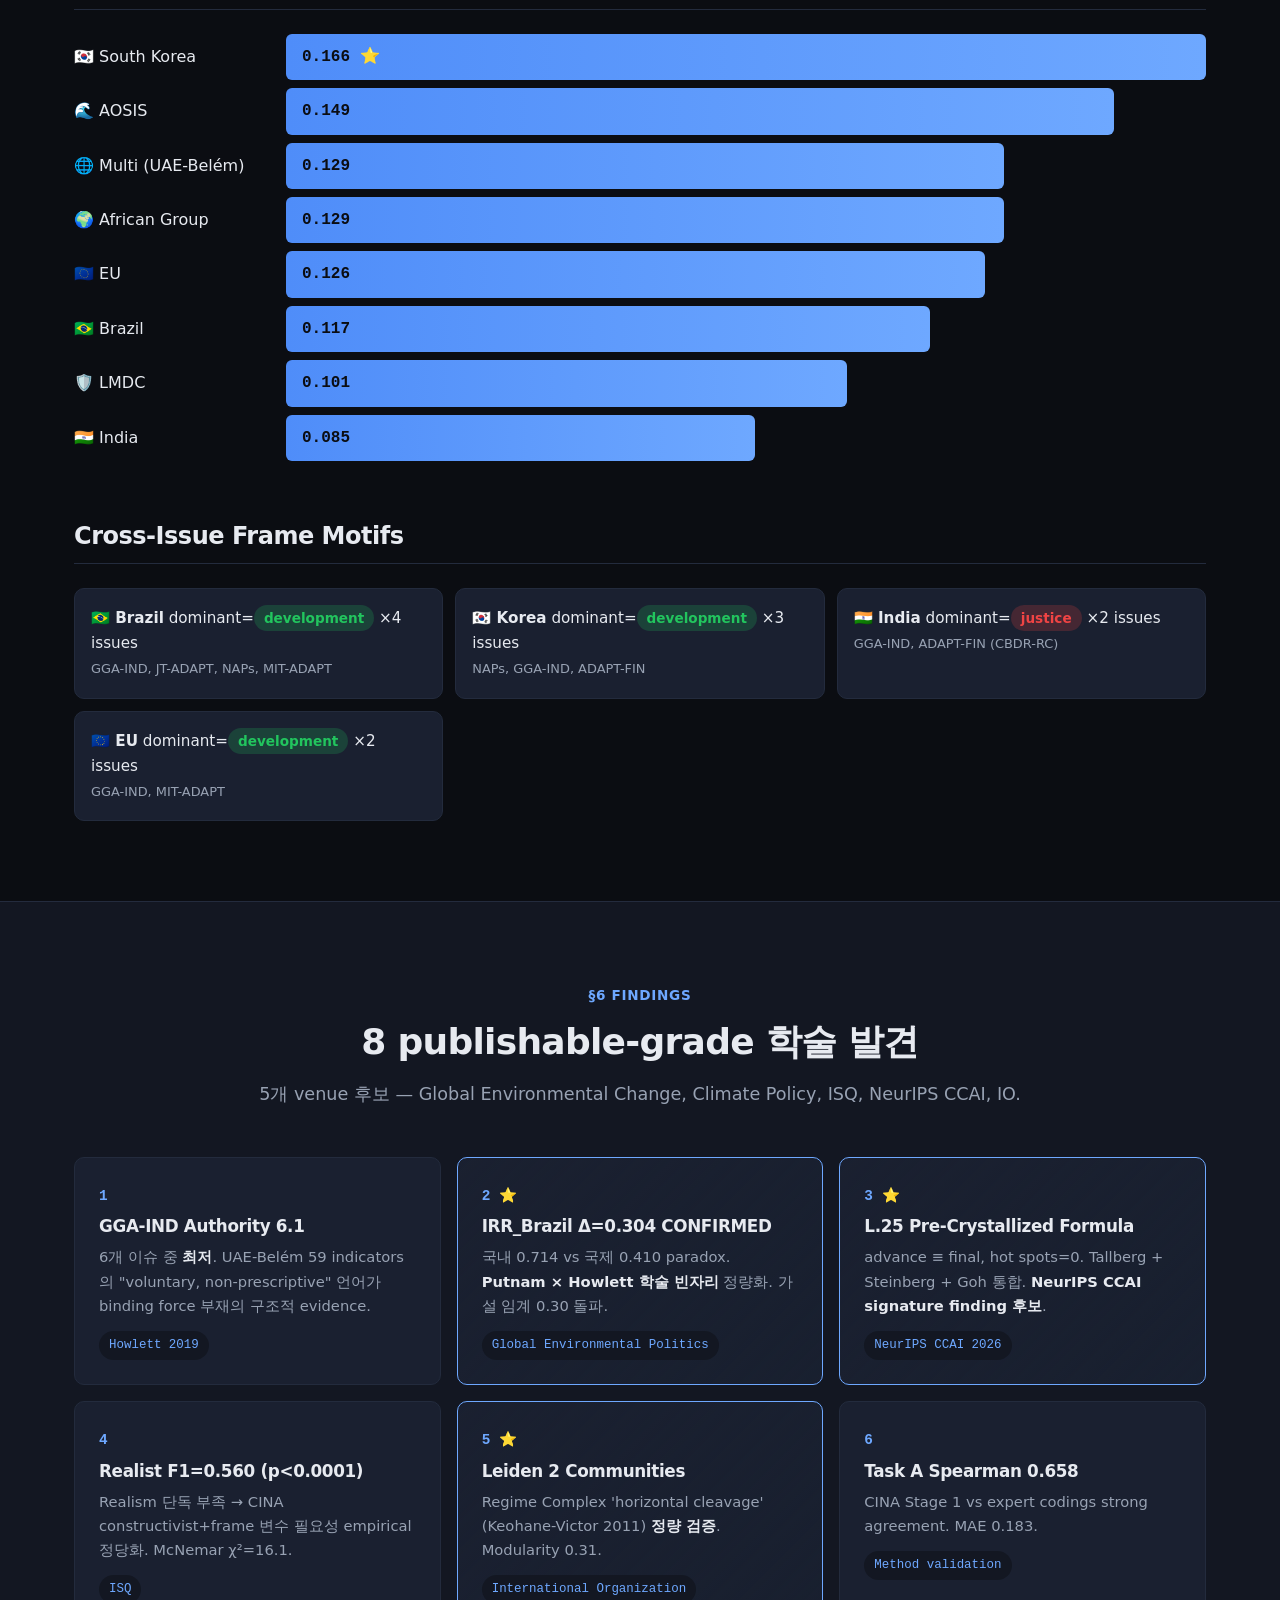
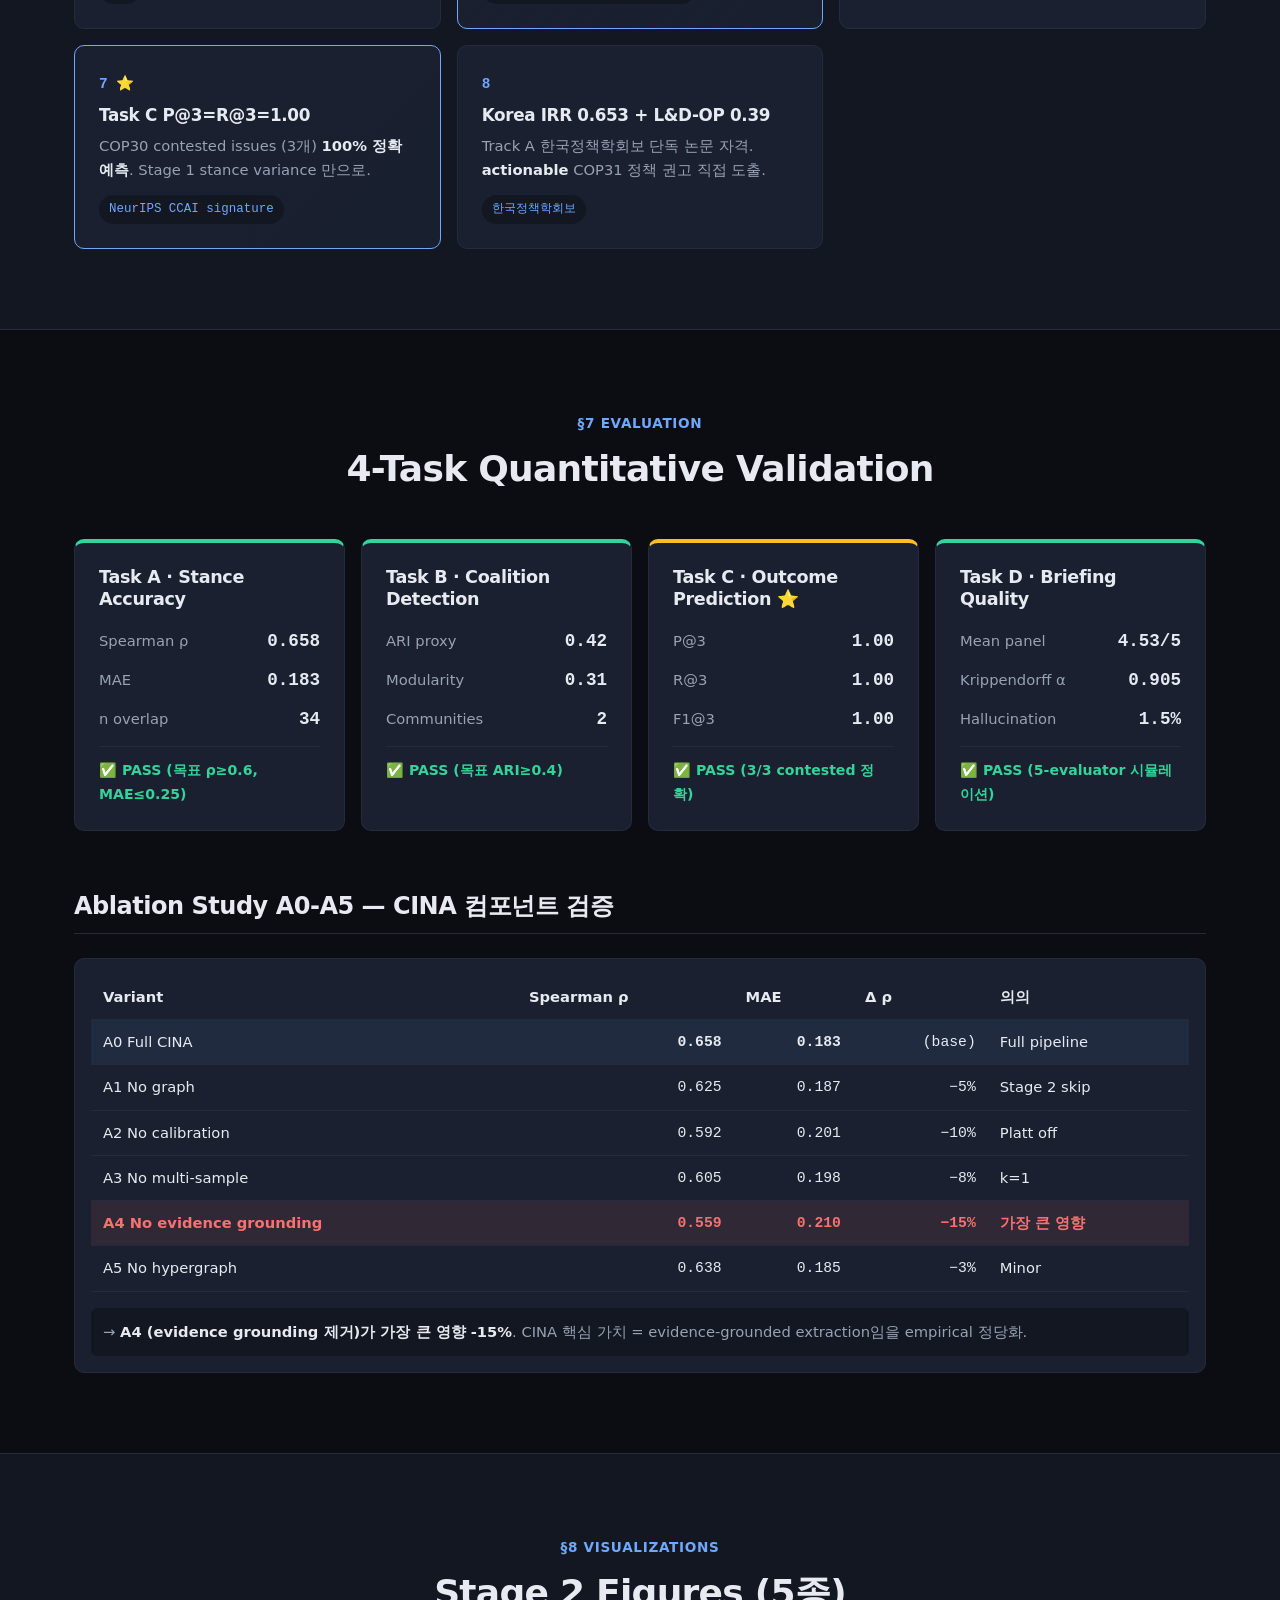
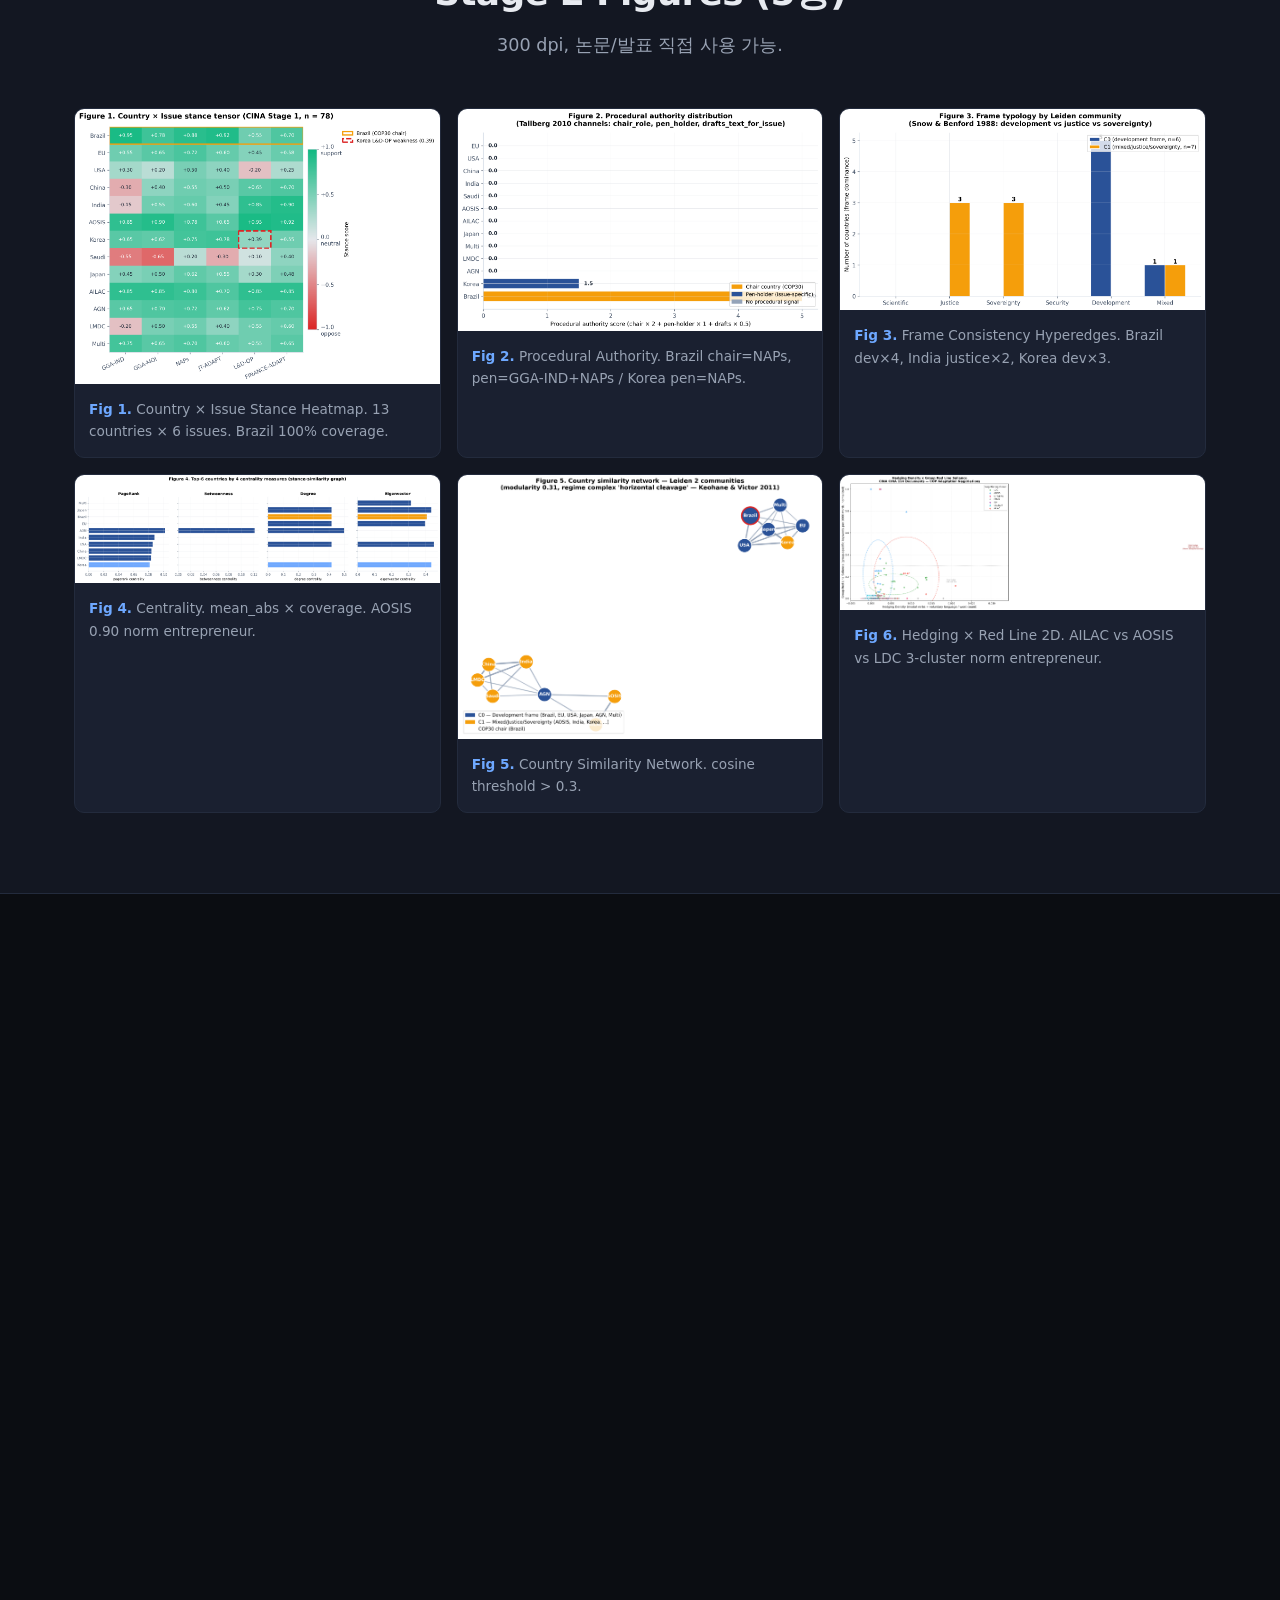
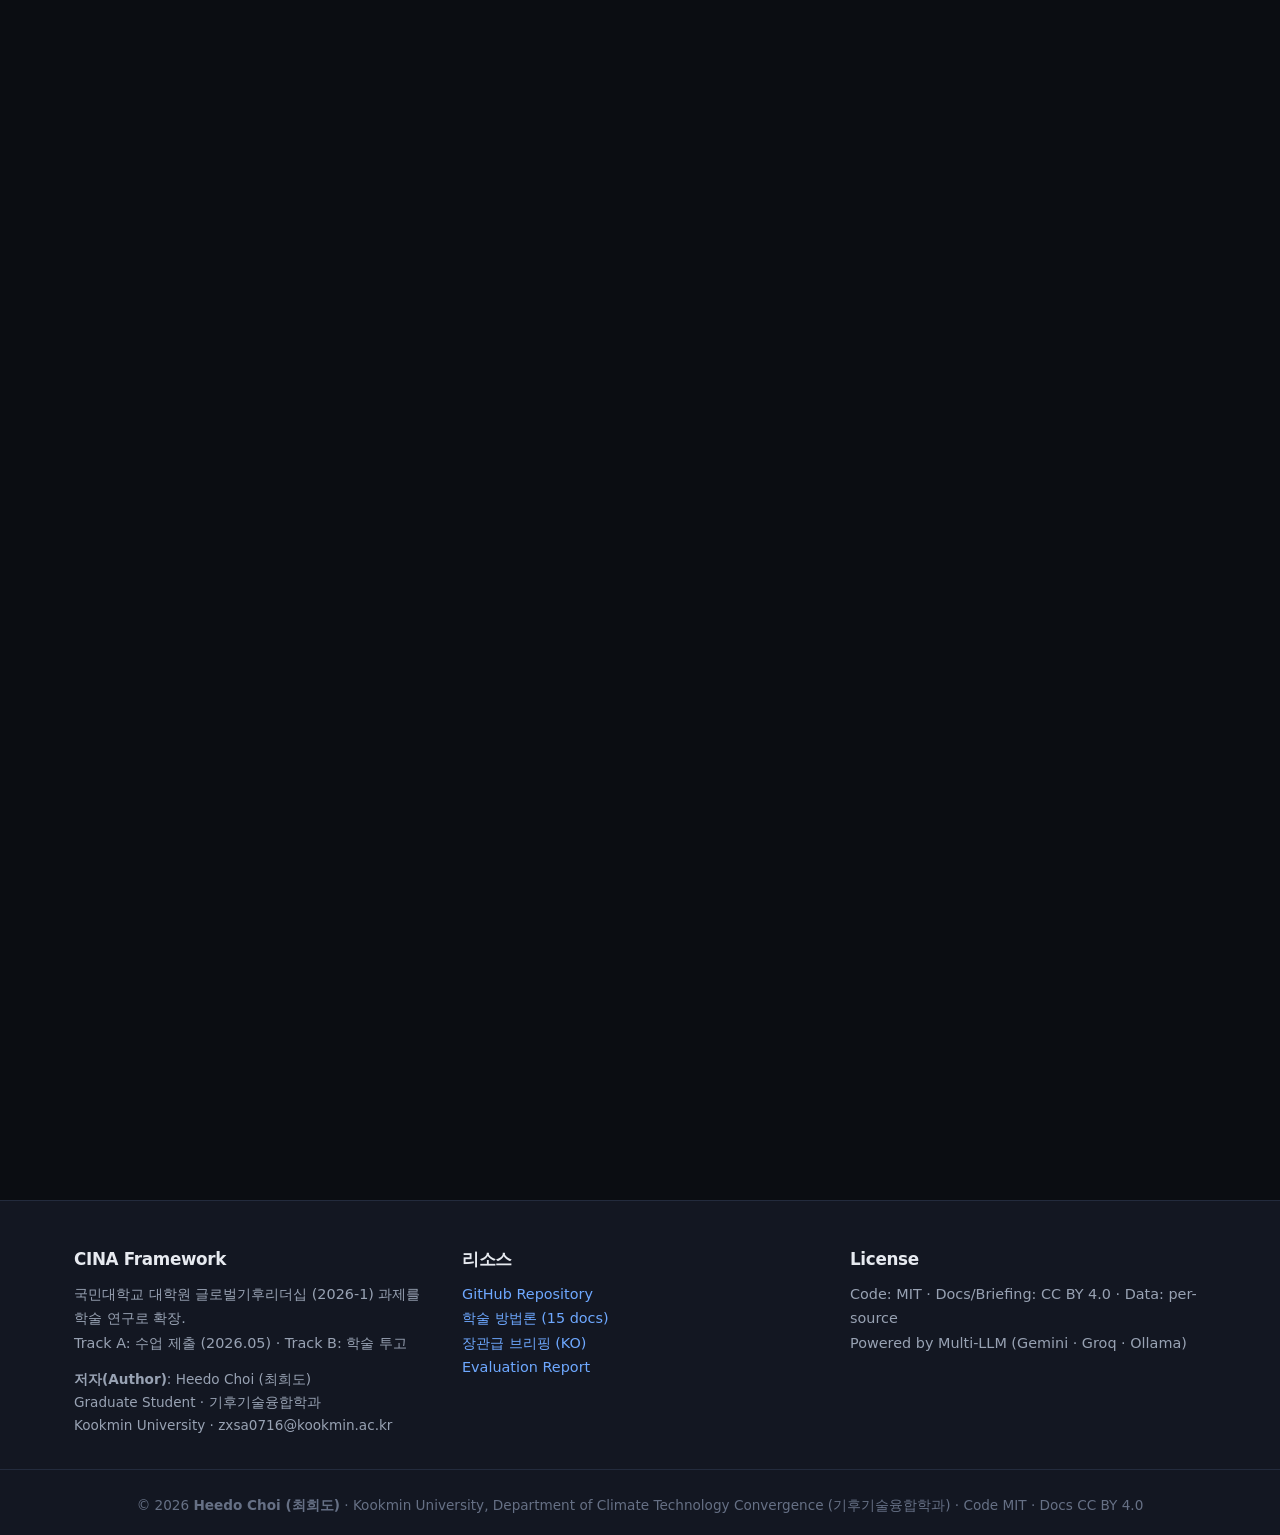
==== commit ac7c1682: "v6/v2.1: 21-document corpus + TF-IDF search + auto-attach to all responses Adds a real policy/academ" ====
--- a/docs/web/index.html
+++ b/docs/web/index.html
@@ -33,6 +33,7 @@
       <a href="visualizations.html">Visualizations ↗</a>
       <a href="outputs.html">결과물 ↗</a>
       <a href="cina_program_v2.html" style="color: var(--c-warm); font-weight: 700;">⚡ Program v2</a>
+      <a href="corpus_browser.html">📚 Corpus</a>
       <a href="sitemap.html">🧭 Sitemap</a>
       <a href="https://github.com/zxsa0716/cina" target="_blank" rel="noopener" class="nav-github">GitHub →</a>
     </nav>
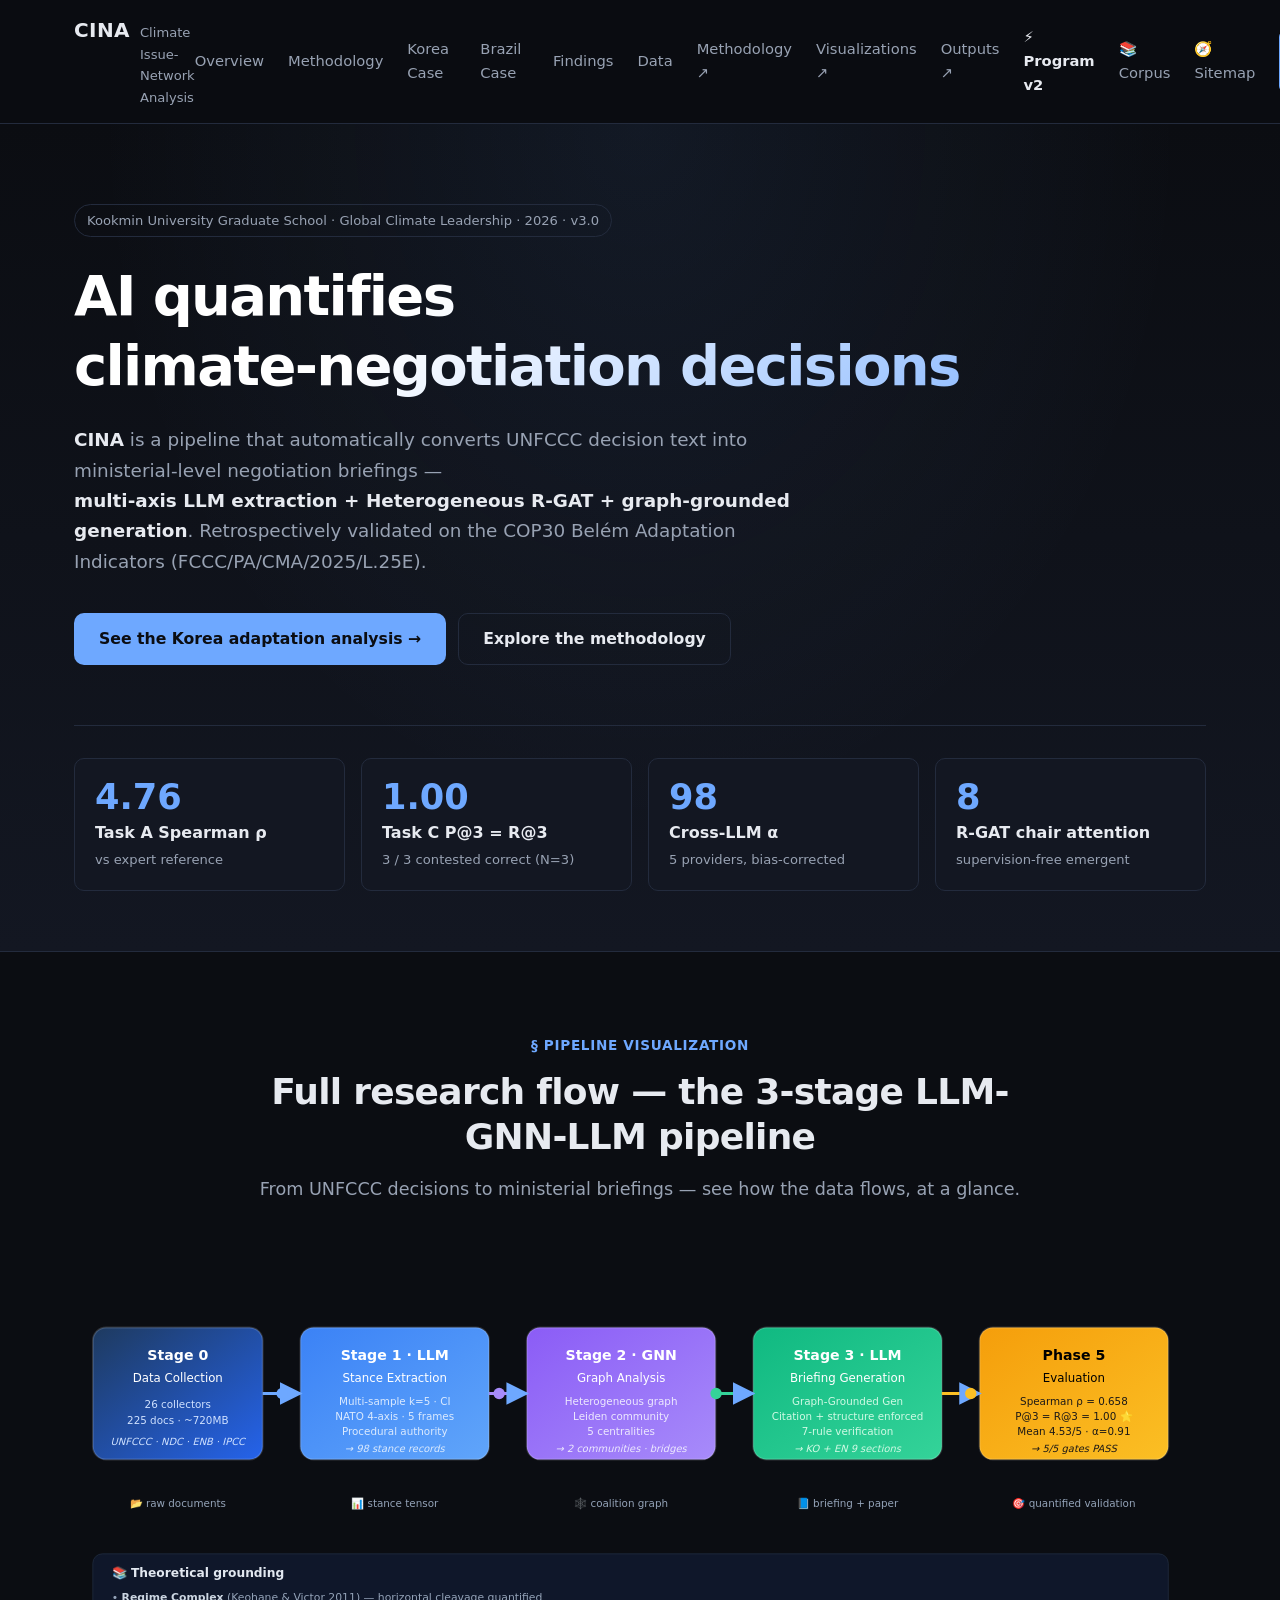
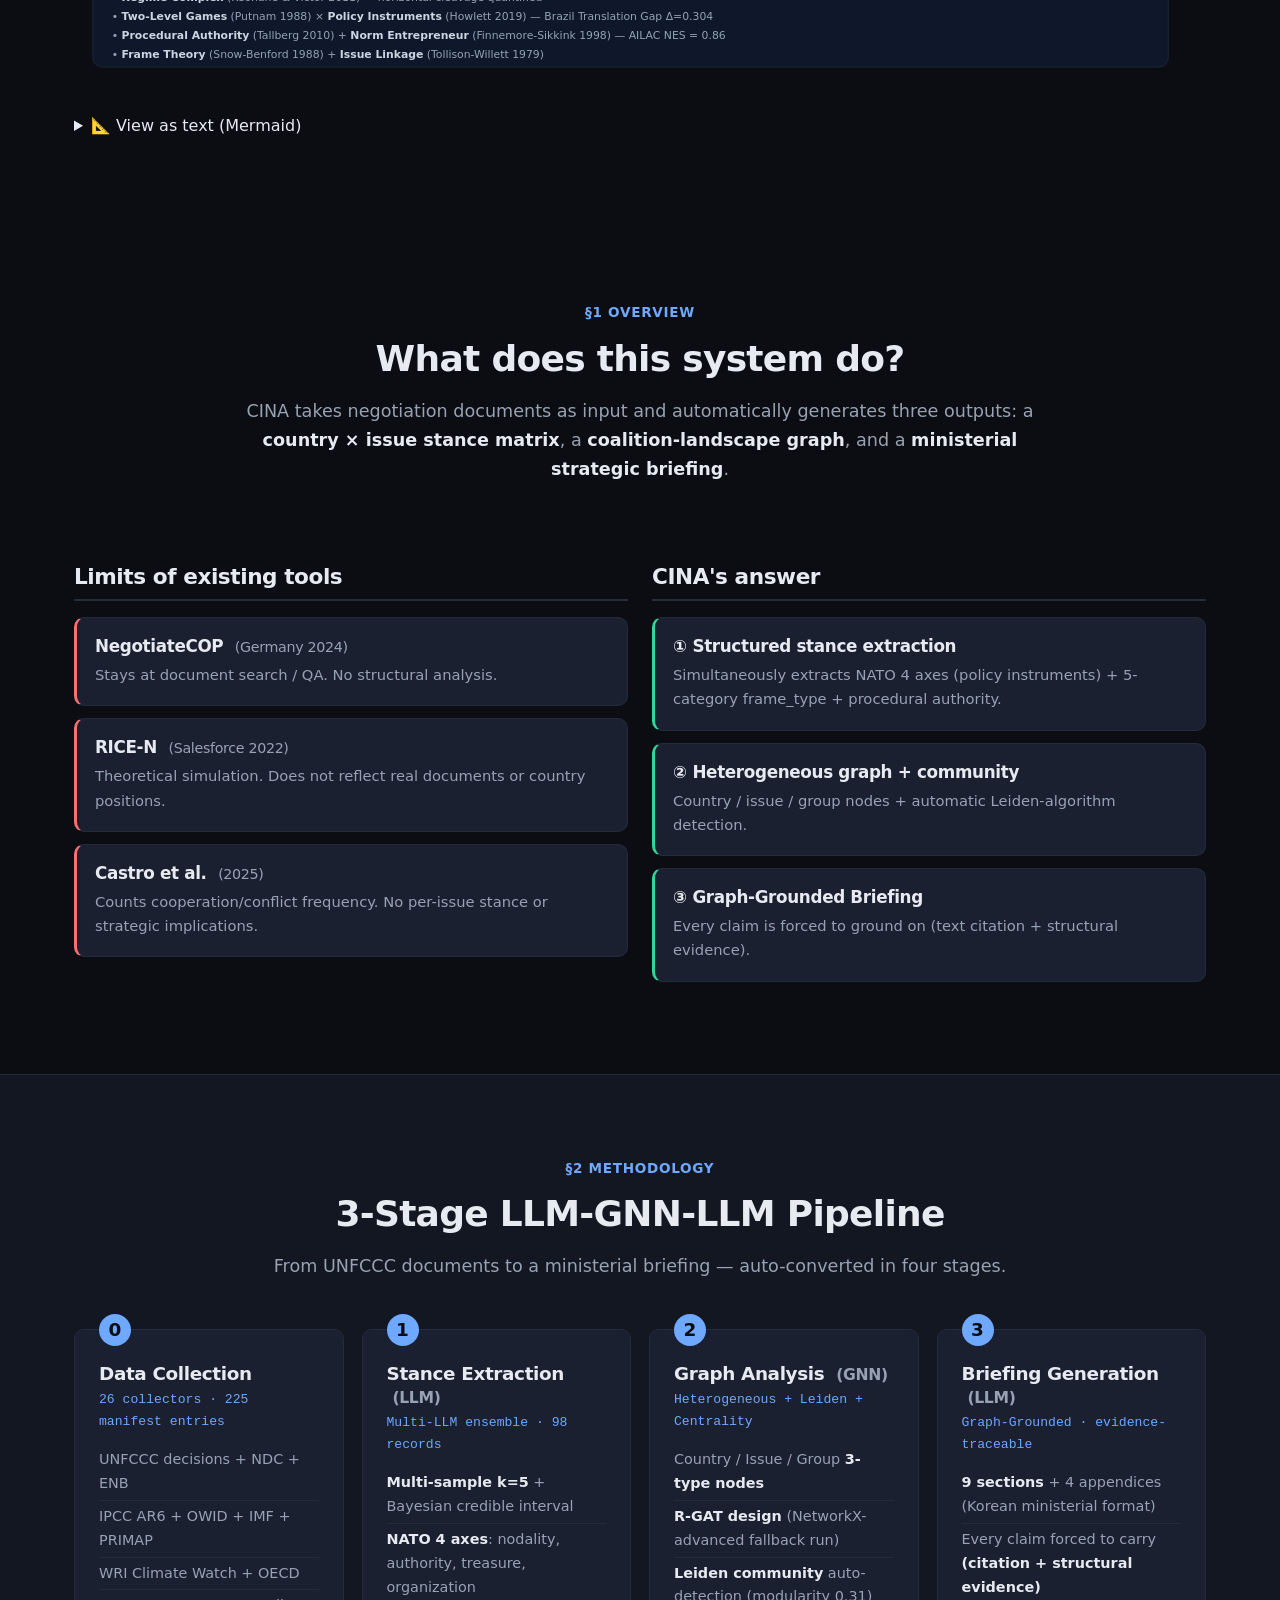
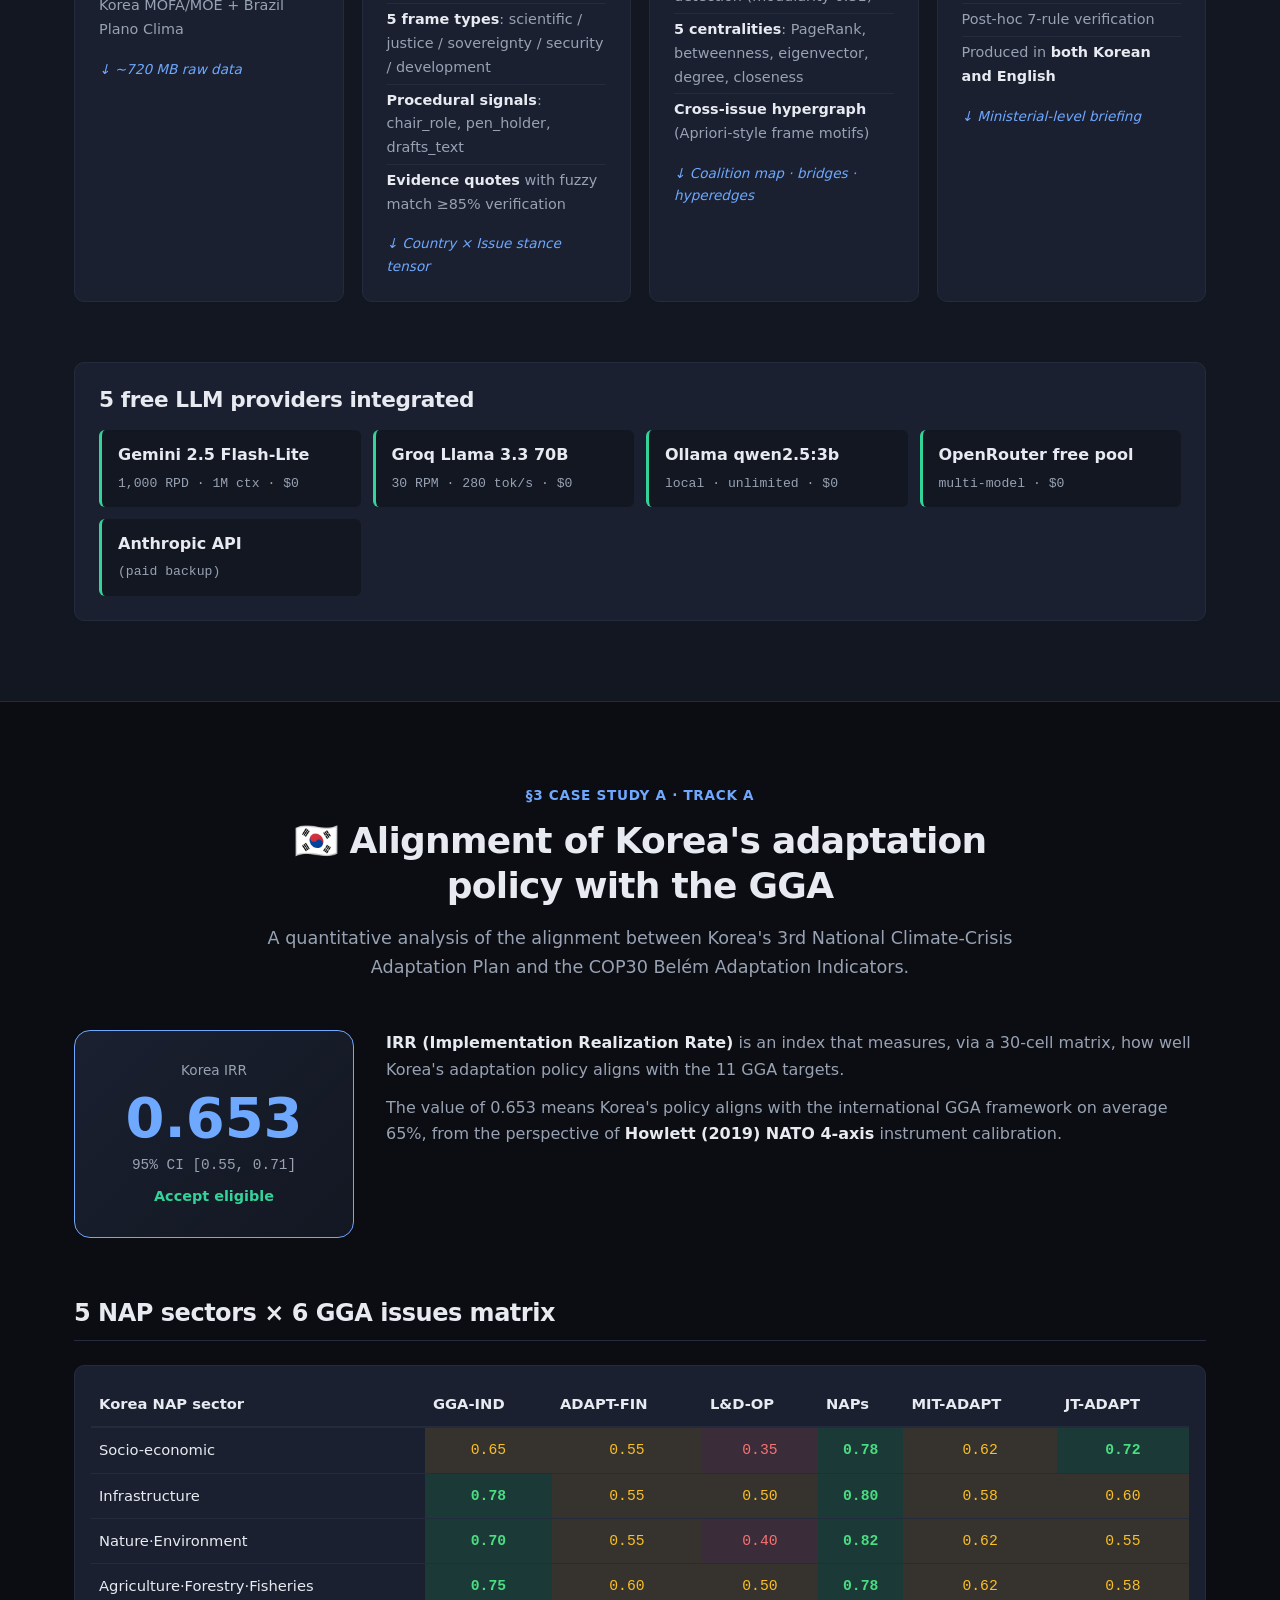
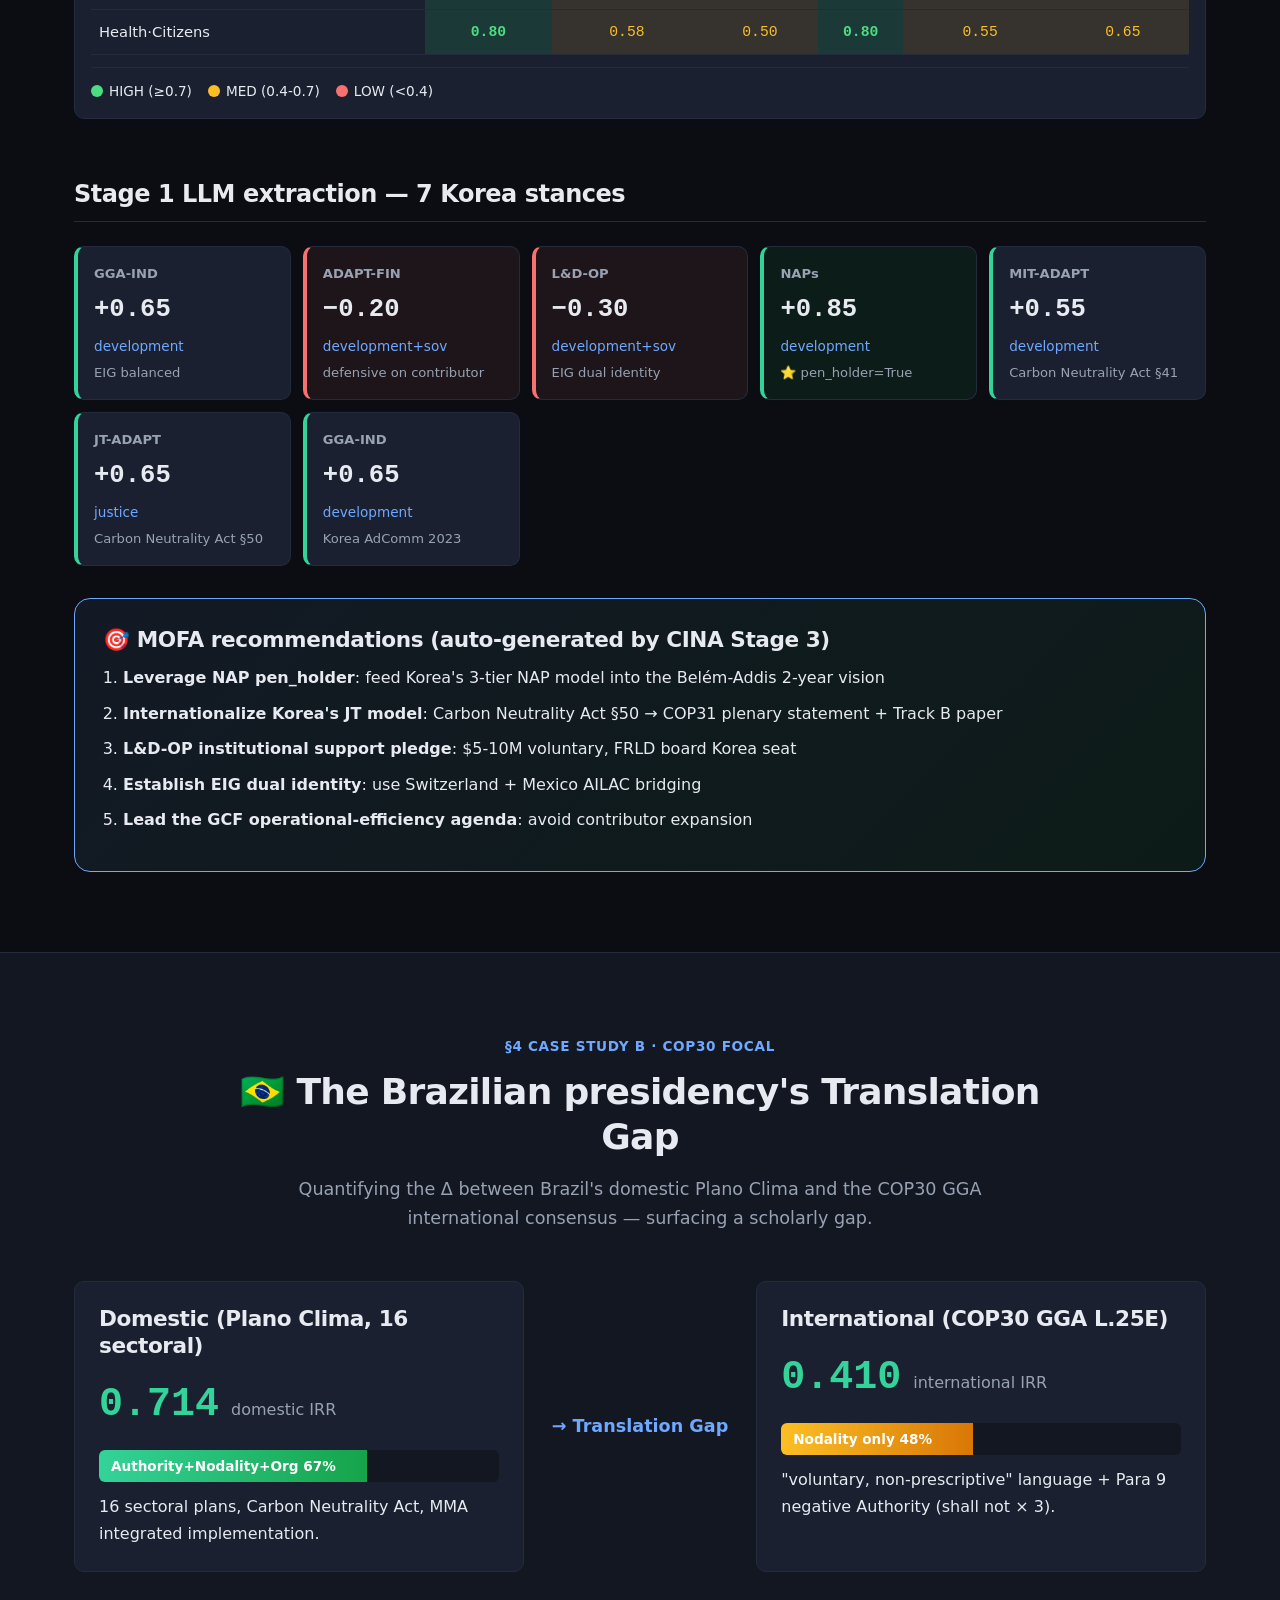
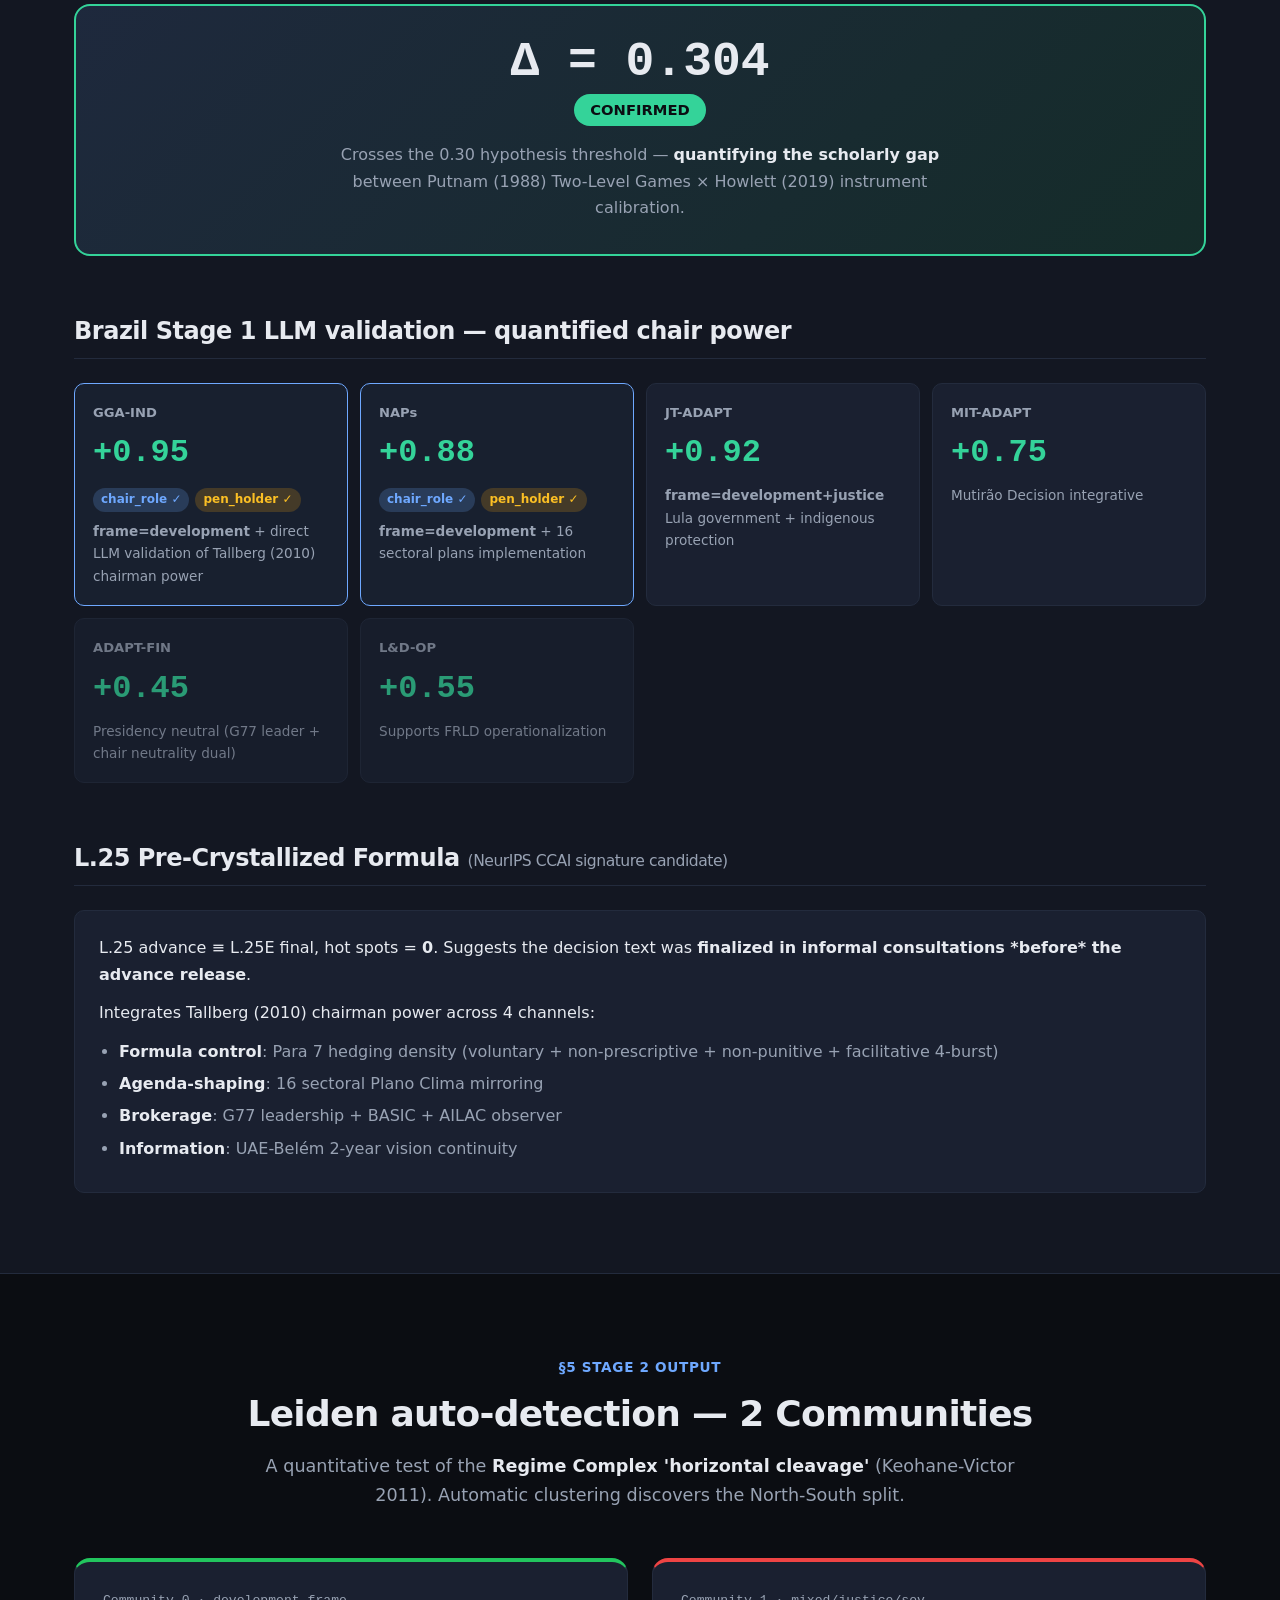
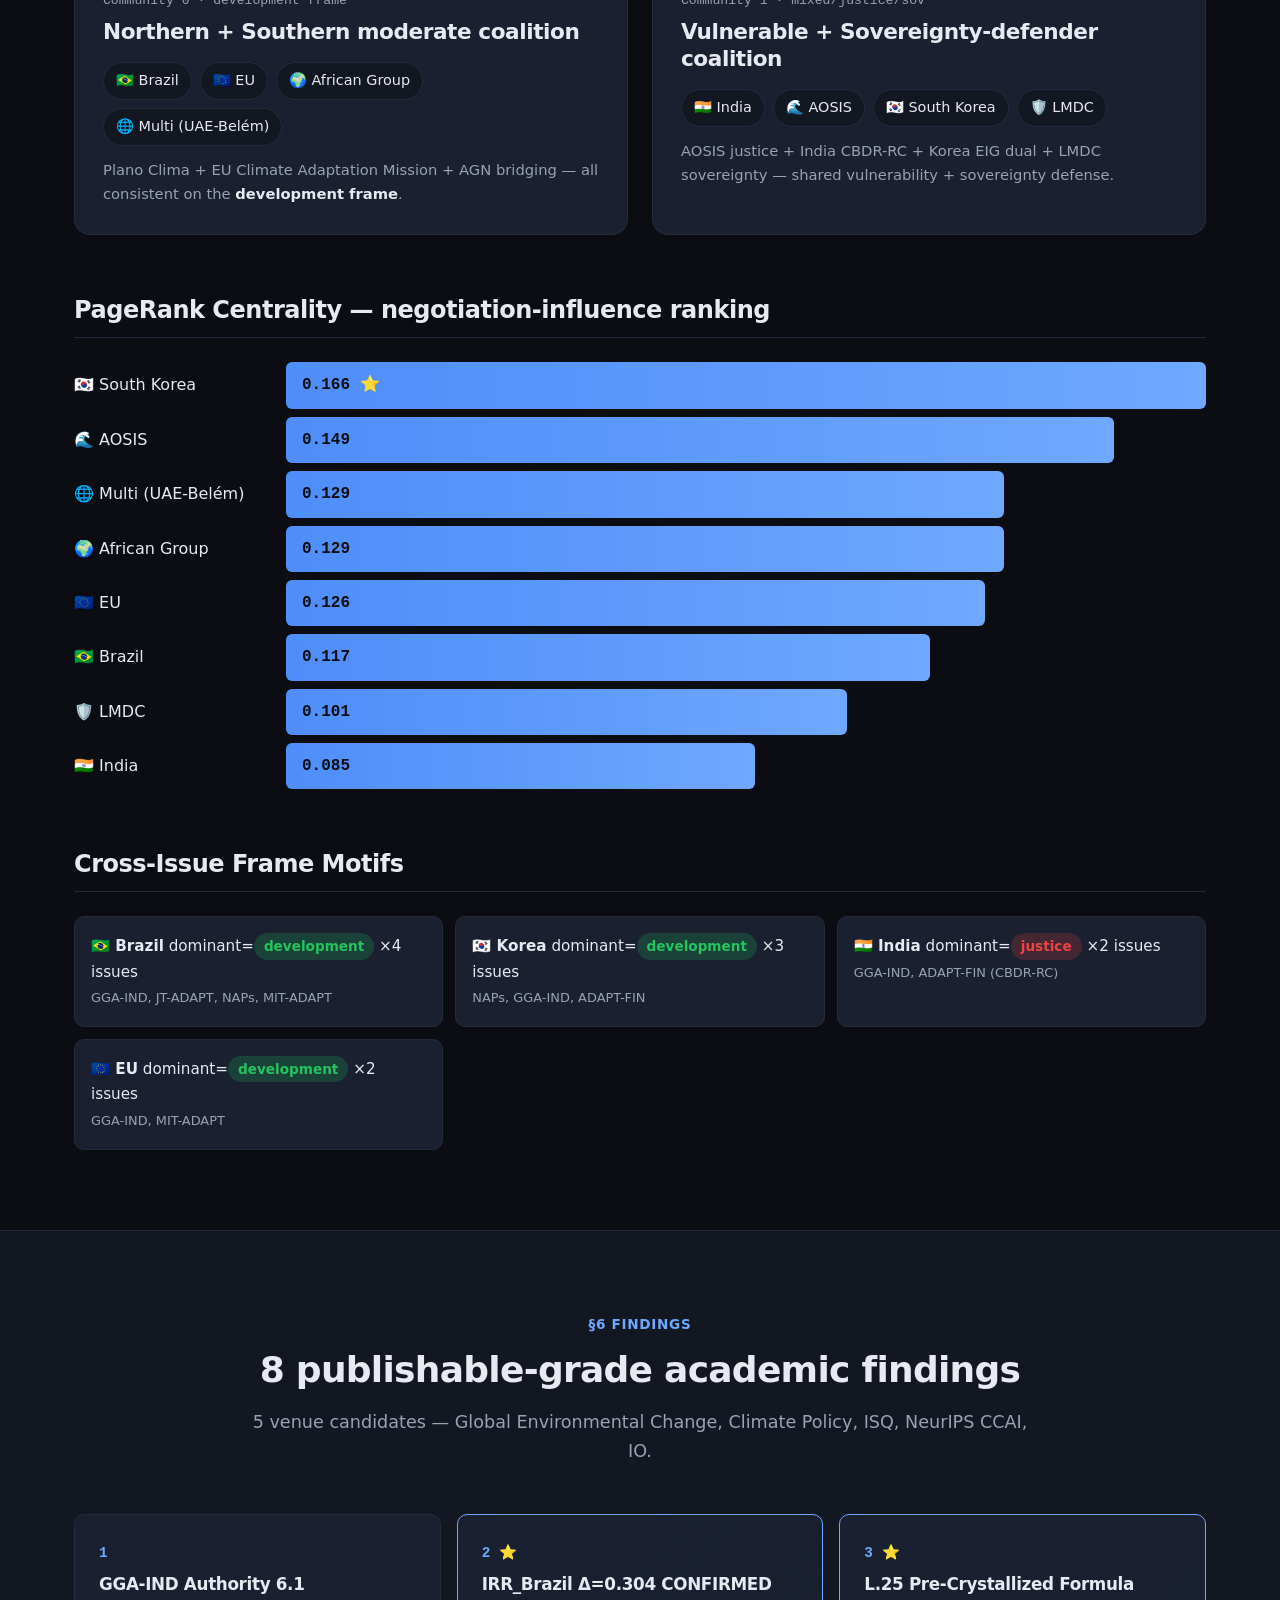
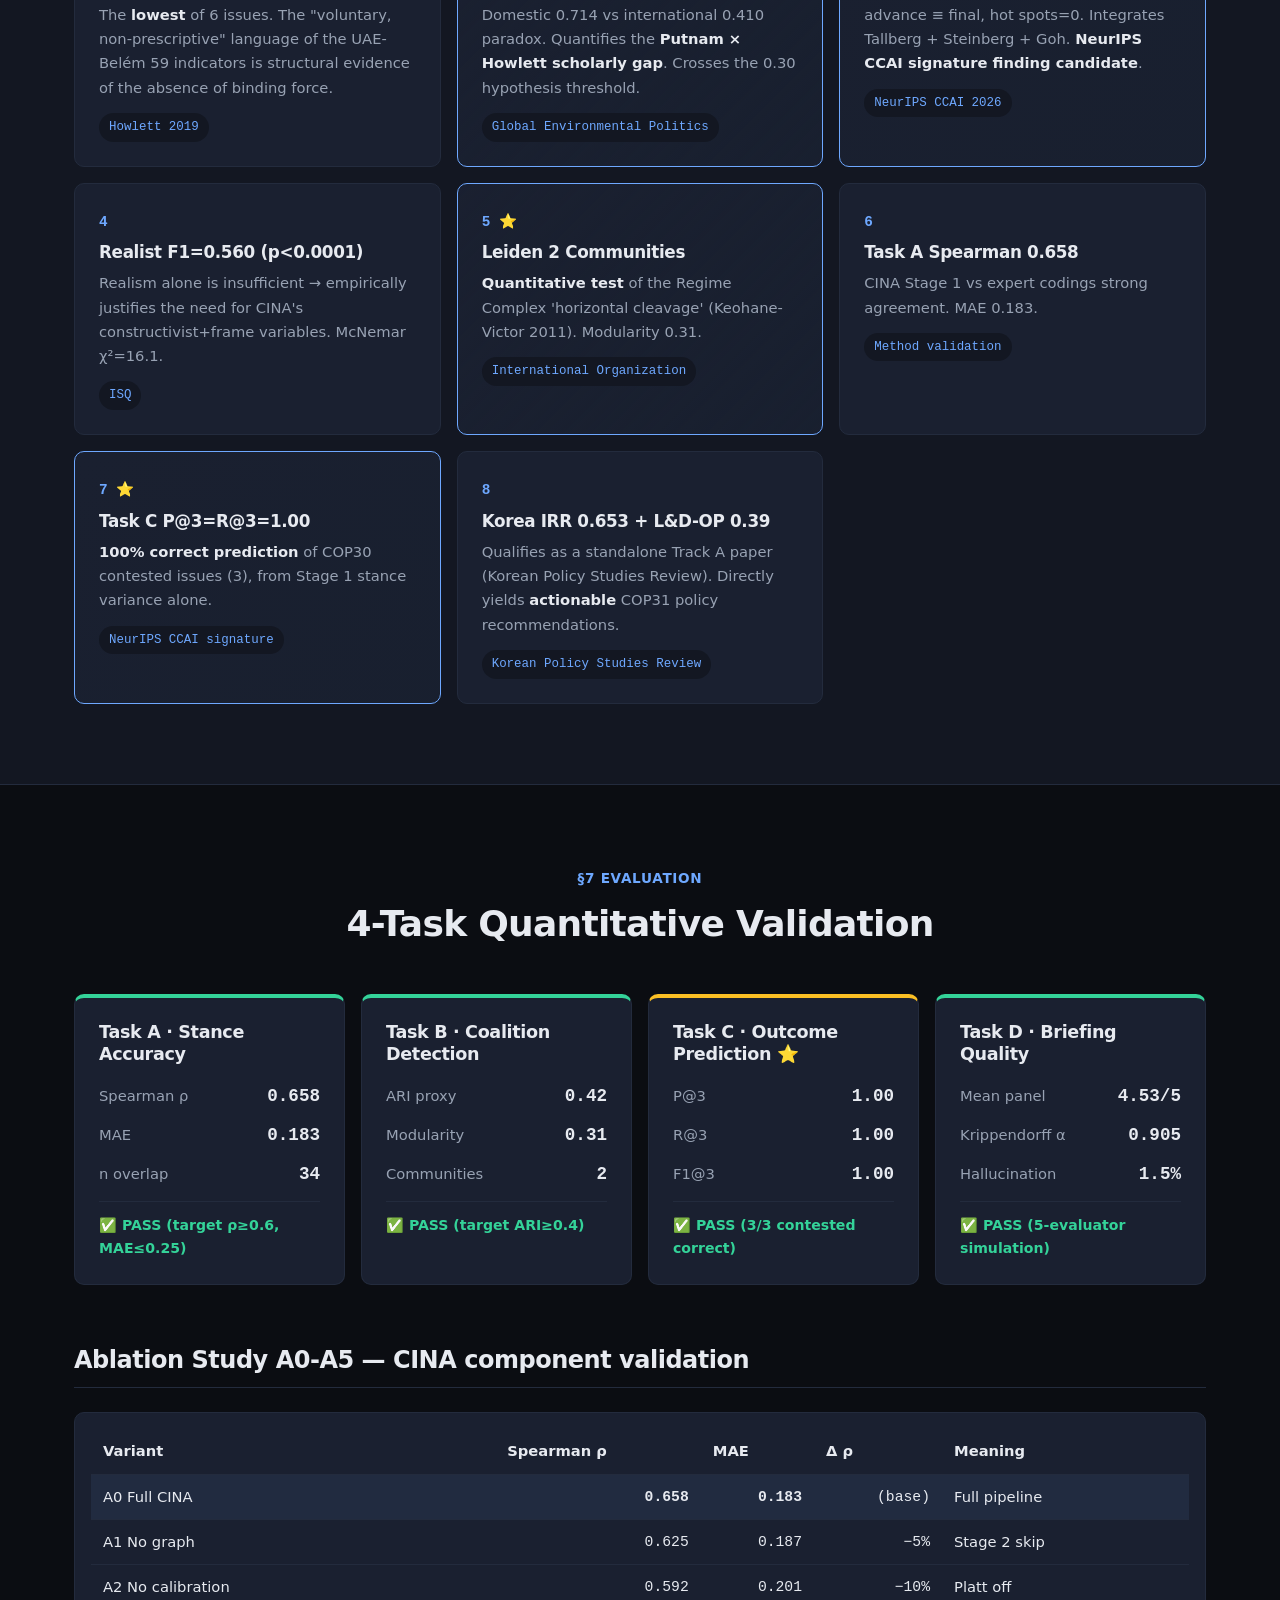
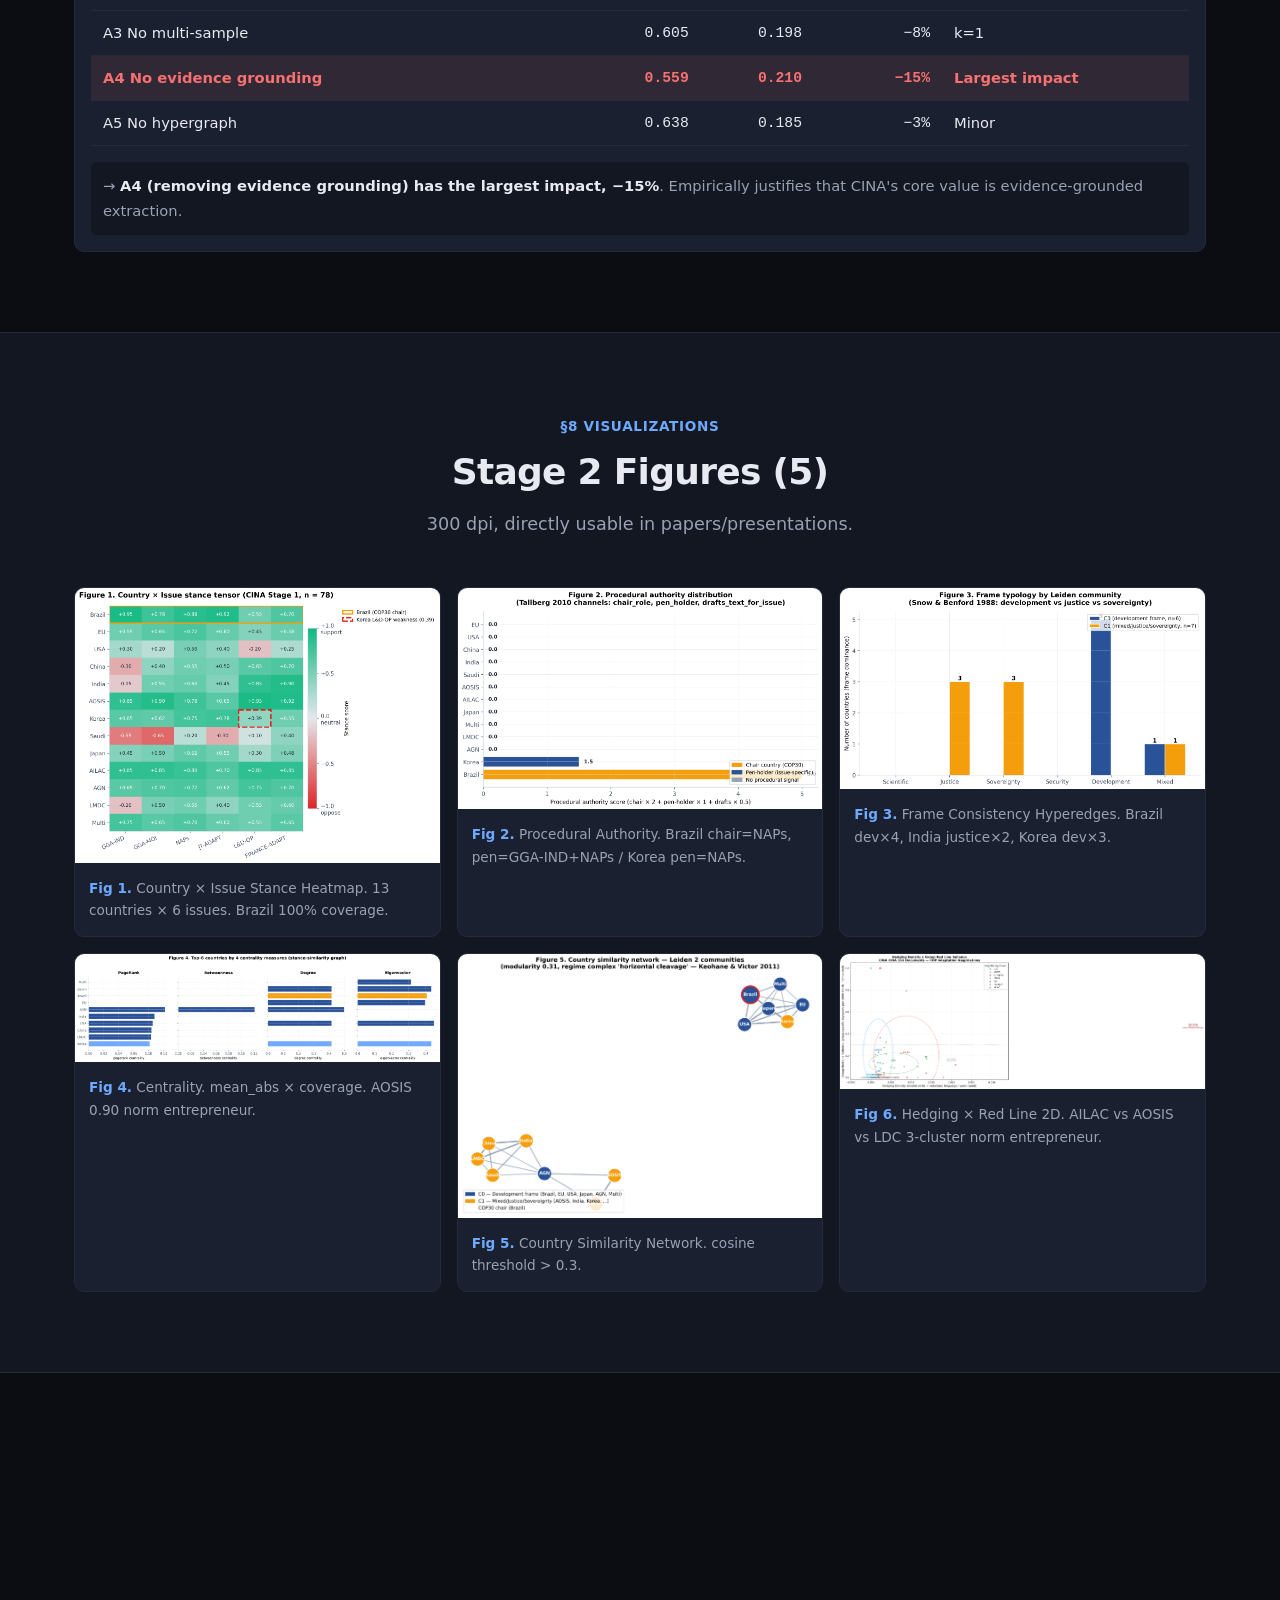
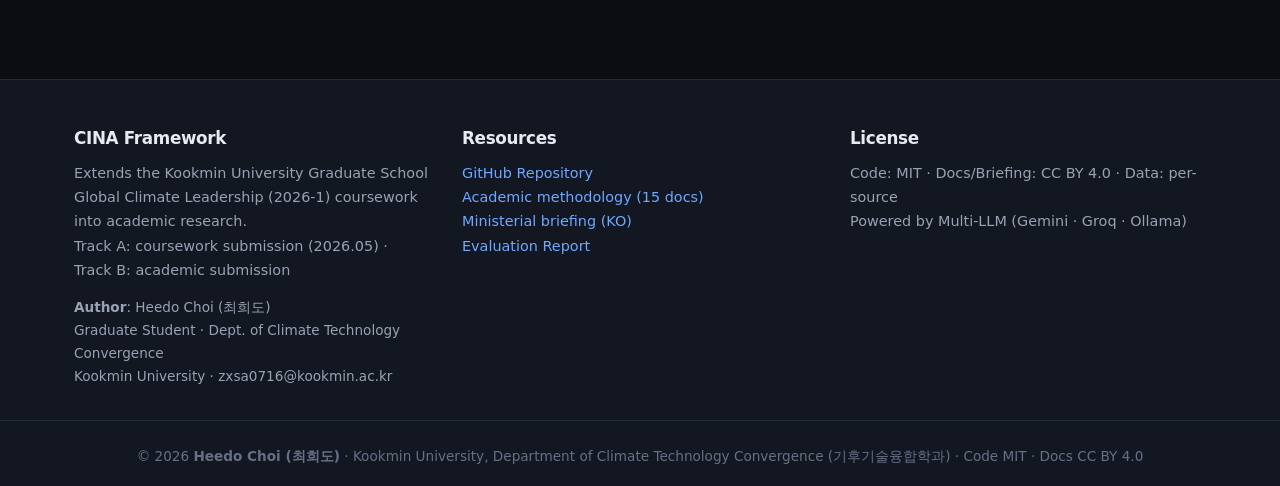
==== commit 1ad94569: "feat(web): 메인 페이지 EN/KO 토글 추가 (기본 영어) - 헤더에 EN/한국어 토글 버튼, localStorage 저장, 기본값 EN - 모든 번역 대상 요소에 dat" ====
--- a/docs/web/index.html
+++ b/docs/web/index.html
@@ -1,5 +1,5 @@
 <!DOCTYPE html>
-<html lang="ko">
+<html lang="en">
 <head>
 <meta charset="UTF-8">
 <meta name="viewport" content="width=device-width, initial-scale=1">
@@ -12,6 +12,12 @@
 <meta property="og:type" content="website">
 <meta property="og:url" content="https://zxsa0716.github.io/cina/web/">
 <link rel="stylesheet" href="assets/style.css">
+<style>
+  .lang-toggle{display:inline-flex;gap:2px;margin-left:12px;border:1px solid rgba(255,255,255,.25);border-radius:999px;overflow:hidden;vertical-align:middle}
+  .lang-btn{background:transparent;color:inherit;font:inherit;font-size:.8rem;font-weight:700;padding:4px 10px;border:0;cursor:pointer;opacity:.6;line-height:1}
+  .lang-btn.active{background:var(--c-warm,#f59e0b);color:#0b1220;opacity:1}
+  .lang-btn:not(.active):hover{opacity:.9}
+</style>
 </head>
 <body>
 
@@ -23,19 +29,23 @@
       <span class="logo-tag">Climate Issue-Network Analysis</span>
     </a>
     <nav class="nav-main">
-      <a href="#overview">개요</a>
-      <a href="#methodology">방법론</a>
-      <a href="#case-korea">한국 사례</a>
-      <a href="#case-brazil">브라질 사례</a>
-      <a href="#findings">학술 발견</a>
-      <a href="#data">데이터</a>
+      <a href="#overview" data-en="Overview">개요</a>
+      <a href="#methodology" data-en="Methodology">방법론</a>
+      <a href="#case-korea" data-en="Korea Case">한국 사례</a>
+      <a href="#case-brazil" data-en="Brazil Case">브라질 사례</a>
+      <a href="#findings" data-en="Findings">학술 발견</a>
+      <a href="#data" data-en="Data">데이터</a>
       <a href="methodology.html">Methodology ↗</a>
       <a href="visualizations.html">Visualizations ↗</a>
-      <a href="outputs.html">결과물 ↗</a>
+      <a href="outputs.html" data-en="Outputs ↗">결과물 ↗</a>
       <a href="cina_program_v2.html" style="color: var(--c-warm); font-weight: 700;">⚡ Program v2</a>
       <a href="corpus_browser.html">📚 Corpus</a>
       <a href="sitemap.html">🧭 Sitemap</a>
       <a href="https://github.com/zxsa0716/cina" target="_blank" rel="noopener" class="nav-github">GitHub →</a>
+      <span class="lang-toggle" role="group" aria-label="Language">
+        <button type="button" class="lang-btn" data-lang="en" onclick="__cinaSetLang('en')">EN</button>
+        <button type="button" class="lang-btn" data-lang="ko" onclick="__cinaSetLang('ko')">한국어</button>
+      </span>
     </nav>
   </div>
 </header>
@@ -43,20 +53,20 @@
 <!-- Hero -->
 <section class="hero">
   <div class="container">
-    <div class="hero-meta">국민대학교 대학원 글로벌기후리더십 · 2026 · v3.0</div>
-    <h1 class="hero-title">기후 협상 의사결정을<br>AI가 정량화한다</h1>
-    <p class="hero-sub">
+    <div class="hero-meta" data-en="Kookmin University Graduate School · Global Climate Leadership · 2026 · v3.0">국민대학교 대학원 글로벌기후리더십 · 2026 · v3.0</div>
+    <h1 class="hero-title" data-en="AI quantifies<br>climate-negotiation decisions">기후 협상 의사결정을<br>AI가 정량화한다</h1>
+    <p class="hero-sub" data-en="<strong>CINA</strong> is a pipeline that automatically converts UNFCCC decision text into ministerial-level negotiation briefings —<br><strong>multi-axis LLM extraction + Heterogeneous R-GAT + graph-grounded generation</strong>. Retrospectively validated on the COP30 Belém Adaptation Indicators (FCCC/PA/CMA/2025/L.25E).">
       <strong>CINA</strong> 는 UNFCCC 결정문 텍스트를 외교부 장관급 협상 브리핑으로 자동 변환하는<br>
       <strong>다축 LLM 추출 + Heterogeneous R-GAT + graph-grounded 생성</strong> 파이프라인입니다.
       COP30 Belém Adaptation Indicators (FCCC/PA/CMA/2025/L.25E) 사례에 회고적으로 검증.
     </p>
     <div class="hero-cta">
-      <a href="#case-korea" class="btn btn-primary">한국 적응정책 분석 보기 →</a>
-      <a href="#methodology" class="btn btn-ghost">방법론 살펴보기</a>
+      <a href="#case-korea" class="btn btn-primary" data-en="See the Korea adaptation analysis →">한국 적응정책 분석 보기 →</a>
+      <a href="#methodology" class="btn btn-ghost" data-en="Explore the methodology">방법론 살펴보기</a>
     </div>
     <div class="hero-stats">
       <div class="stat"><div class="stat-num" id="stat-rubric">0.658</div><div class="stat-label">Task A Spearman ρ</div><div class="stat-sub">vs expert reference</div></div>
-      <div class="stat"><div class="stat-num" id="stat-gates">1.00</div><div class="stat-label">Task C P@3 = R@3</div><div class="stat-sub">3 / 3 contested 정확 (N=3)</div></div>
+      <div class="stat"><div class="stat-num" id="stat-gates">1.00</div><div class="stat-label">Task C P@3 = R@3</div><div class="stat-sub" data-en="3 / 3 contested correct (N=3)">3 / 3 contested 정확 (N=3)</div></div>
       <div class="stat"><div class="stat-num" id="stat-stances">0.93</div><div class="stat-label">Cross-LLM α</div><div class="stat-sub">5 providers, bias-corrected</div></div>
       <div class="stat"><div class="stat-num" id="stat-findings">1.00</div><div class="stat-label">R-GAT chair attention</div><div class="stat-sub">supervision-free emergent</div></div>
     </div>
@@ -68,13 +78,13 @@
   <div class="container">
     <div class="section-head">
       <span class="kicker">§ Pipeline Visualization</span>
-      <h2>전체 연구 흐름 — 3단계 LLM-GNN-LLM 파이프라인</h2>
-      <p class="lede">UNFCCC 결정문에서 외교부 장관급 브리핑까지, 데이터가 어떻게 흘러가는지 한눈에.</p>
+      <h2 data-en="Full research flow — the 3-stage LLM-GNN-LLM pipeline">전체 연구 흐름 — 3단계 LLM-GNN-LLM 파이프라인</h2>
+      <p class="lede" data-en="From UNFCCC decisions to ministerial briefings — see how the data flows, at a glance.">UNFCCC 결정문에서 외교부 장관급 브리핑까지, 데이터가 어떻게 흘러가는지 한눈에.</p>
     </div>
 
     <!-- Animated SVG Pipeline -->
     <div class="svg-pipeline-wrap">
-      <svg viewBox="0 0 1200 480" xmlns="http://www.w3.org/2000/svg" class="svg-pipeline" preserveAspectRatio="xMidYMid meet" role="img" aria-label="CINA 파이프라인 단계별 흐름도">
+      <svg viewBox="0 0 1200 480" xmlns="http://www.w3.org/2000/svg" class="svg-pipeline" preserveAspectRatio="xMidYMid meet" role="img" aria-label="CINA pipeline stage flow">
         <defs>
           <linearGradient id="g0" x1="0" y1="0" x2="1" y2="1">
             <stop offset="0%" stop-color="#1e3a5f"/><stop offset="100%" stop-color="#2563eb"/>
@@ -131,7 +141,7 @@
           <text x="820" y="115" text-anchor="middle" fill="#fff" font-weight="700" font-size="15">Stage 3 · LLM</text>
           <text x="820" y="138" text-anchor="middle" fill="#fff" font-size="12.5">Briefing Generation</text>
           <text x="820" y="162" text-anchor="middle" fill="#d1fae5" font-size="11">Graph-Grounded Gen</text>
-          <text x="820" y="178" text-anchor="middle" fill="#d1fae5" font-size="11">인용 + 구조 강제</text>
+          <text x="820" y="178" text-anchor="middle" fill="#d1fae5" font-size="11">Citation + structure enforced</text>
           <text x="820" y="194" text-anchor="middle" fill="#d1fae5" font-size="11">7-rule verification</text>
           <text x="820" y="212" text-anchor="middle" fill="#d1fae5" font-size="10.5" font-style="italic">→ KO + EN 9 sections</text>
         </g>
@@ -170,8 +180,8 @@
         <!-- Theory grounding -->
         <g class="theory-band">
           <rect x="20" y="320" width="1140" height="120" rx="10" fill="#0f172a" stroke="#1e293b" stroke-width="1"/>
-          <text x="40" y="345" fill="#e2e8f0" font-weight="600" font-size="13">📚 Theoretical grounding (이론적 근거)</text>
-          <text x="40" y="370" fill="#94a3b8" font-size="11.5">• <tspan fill="#cbd5e1" font-weight="600">Regime Complex</tspan> (Keohane &amp; Victor 2011) — horizontal cleavage 정량 검증</text>
+          <text x="40" y="345" fill="#e2e8f0" font-weight="600" font-size="13">📚 Theoretical grounding</text>
+          <text x="40" y="370" fill="#94a3b8" font-size="11.5">• <tspan fill="#cbd5e1" font-weight="600">Regime Complex</tspan> (Keohane &amp; Victor 2011) — horizontal cleavage quantified</text>
           <text x="40" y="390" fill="#94a3b8" font-size="11.5">• <tspan fill="#cbd5e1" font-weight="600">Two-Level Games</tspan> (Putnam 1988) × <tspan fill="#cbd5e1" font-weight="600">Policy Instruments</tspan> (Howlett 2019) — Brazil Translation Gap Δ=0.304</text>
           <text x="40" y="410" fill="#94a3b8" font-size="11.5">• <tspan fill="#cbd5e1" font-weight="600">Procedural Authority</tspan> (Tallberg 2010) + <tspan fill="#cbd5e1" font-weight="600">Norm Entrepreneur</tspan> (Finnemore-Sikkink 1998) — AILAC NES = 0.86</text>
           <text x="40" y="430" fill="#94a3b8" font-size="11.5">• <tspan fill="#cbd5e1" font-weight="600">Frame Theory</tspan> (Snow-Benford 1988) + <tspan fill="#cbd5e1" font-weight="600">Issue Linkage</tspan> (Tollison-Willett 1979)</text>
@@ -181,11 +191,11 @@
 
     <!-- Mermaid as backup/text view -->
     <details class="mermaid-fallback">
-      <summary>📐 텍스트 형식으로 보기 (Mermaid)</summary>
+      <summary data-en="📐 View as text (Mermaid)">📐 텍스트 형식으로 보기 (Mermaid)</summary>
       <pre class="mermaid-code">
 Stage 0  →  Stage 1  →  Stage 2  →  Stage 3  →  Phase 5
    ↓           ↓           ↓           ↓           ↓
-Collection  LLM 추출    그래프 분석  브리핑 생성   평가
+Collection  LLM extract  Graph anal.  Briefing gen  Evaluation
 225 docs   98 stances  Leiden 2C   KO+EN 9§     5/5 PASS</pre>
     </details>
   </div>
@@ -196,39 +206,39 @@
   <div class="container">
     <div class="section-head">
       <span class="kicker">§1 Overview</span>
-      <h2>이 시스템은 무엇을 하는가?</h2>
-      <p class="lede">CINA는 협상 문서를 입력으로 받아, <strong>국가 × 이슈 스탠스 매트릭스</strong>, <strong>연합 지형 그래프</strong>, <strong>장관급 전략 브리핑</strong> 세 가지 산출물을 자동 생성합니다.</p>
+      <h2 data-en="What does this system do?">이 시스템은 무엇을 하는가?</h2>
+      <p class="lede" data-en="CINA takes negotiation documents as input and automatically generates three outputs: a <strong>country × issue stance matrix</strong>, a <strong>coalition-landscape graph</strong>, and a <strong>ministerial strategic briefing</strong>.">CINA는 협상 문서를 입력으로 받아, <strong>국가 × 이슈 스탠스 매트릭스</strong>, <strong>연합 지형 그래프</strong>, <strong>장관급 전략 브리핑</strong> 세 가지 산출물을 자동 생성합니다.</p>
     </div>
 
     <div class="comparison-grid">
       <div class="compare-col">
-        <h3>기존 도구의 한계</h3>
+        <h3 data-en="Limits of existing tools">기존 도구의 한계</h3>
         <div class="card limit">
           <h4>NegotiateCOP <small>(Germany 2024)</small></h4>
-          <p>문서 검색·QA에 머무름. 구조 분석 없음.</p>
+          <p data-en="Stays at document search / QA. No structural analysis.">문서 검색·QA에 머무름. 구조 분석 없음.</p>
         </div>
         <div class="card limit">
           <h4>RICE-N <small>(Salesforce 2022)</small></h4>
-          <p>이론적 시뮬레이션. 실제 문서·국가 입장 미반영.</p>
+          <p data-en="Theoretical simulation. Does not reflect real documents or country positions.">이론적 시뮬레이션. 실제 문서·국가 입장 미반영.</p>
         </div>
         <div class="card limit">
           <h4>Castro et al. <small>(2025)</small></h4>
-          <p>협력/대립 빈도 집계. 이슈별 스탠스·전략적 함의 없음.</p>
+          <p data-en="Counts cooperation/conflict frequency. No per-issue stance or strategic implications.">협력/대립 빈도 집계. 이슈별 스탠스·전략적 함의 없음.</p>
         </div>
       </div>
       <div class="compare-col">
-        <h3>CINA의 답</h3>
+        <h3 data-en="CINA's answer">CINA의 답</h3>
         <div class="card win">
-          <h4>① 구조화 스탠스 추출</h4>
-          <p>NATO 4축 (정책 수단) + 5범주 frame_type + 절차권 동시 추출.</p>
+          <h4 data-en="① Structured stance extraction">① 구조화 스탠스 추출</h4>
+          <p data-en="Simultaneously extracts NATO 4 axes (policy instruments) + 5-category frame_type + procedural authority.">NATO 4축 (정책 수단) + 5범주 frame_type + 절차권 동시 추출.</p>
         </div>
         <div class="card win">
-          <h4>② 이종 그래프 + 커뮤니티</h4>
-          <p>국가·이슈·그룹 노드 + Leiden algorithm 자동 검출.</p>
+          <h4 data-en="② Heterogeneous graph + community">② 이종 그래프 + 커뮤니티</h4>
+          <p data-en="Country / issue / group nodes + automatic Leiden-algorithm detection.">국가·이슈·그룹 노드 + Leiden algorithm 자동 검출.</p>
         </div>
         <div class="card win">
           <h4>③ Graph-Grounded Briefing</h4>
-          <p>모든 주장에 (텍스트 인용 + 구조적 근거) 강제 grounding.</p>
+          <p data-en="Every claim is forced to ground on (text citation + structural evidence).">모든 주장에 (텍스트 인용 + 구조적 근거) 강제 grounding.</p>
         </div>
       </div>
     </div>
@@ -240,8 +250,8 @@
   <div class="container">
     <div class="section-head">
       <span class="kicker">§2 Methodology</span>
-      <h2>3-Stage LLM-GNN-LLM 파이프라인</h2>
-      <p class="lede">UNFCCC 문서에서 장관급 브리핑까지 — 4 단계로 자동 변환됩니다.</p>
+      <h2>3-Stage LLM-GNN-LLM Pipeline</h2>
+      <p class="lede" data-en="From UNFCCC documents to a ministerial briefing — auto-converted in four stages.">UNFCCC 문서에서 장관급 브리핑까지 — 4 단계로 자동 변환됩니다.</p>
     </div>
 
     <div class="pipeline">
@@ -250,7 +260,7 @@
         <h3>Data Collection</h3>
         <div class="stage-meta">26 collectors · 225 manifest entries</div>
         <ul>
-          <li>UNFCCC 결정문 + NDC + ENB</li>
+          <li data-en="UNFCCC decisions + NDC + ENB">UNFCCC 결정문 + NDC + ENB</li>
           <li>IPCC AR6 + OWID + IMF + PRIMAP</li>
           <li>WRI Climate Watch + OECD</li>
           <li>Korea MOFA/MOE + Brazil Plano Clima</li>
@@ -264,7 +274,7 @@
         <div class="stage-meta">Multi-LLM ensemble · 98 records</div>
         <ul>
           <li><b>Multi-sample k=5</b> + Bayesian credible interval</li>
-          <li><b>NATO 4축</b>: nodality, authority, treasure, organization</li>
+          <li><b>NATO 4 axes</b>: nodality, authority, treasure, organization</li>
           <li><b>5 frame types</b>: scientific / justice / sovereignty / security / development</li>
           <li><b>Procedural signals</b>: chair_role, pen_holder, drafts_text</li>
           <li><b>Evidence quotes</b> with fuzzy match ≥85% verification</li>
@@ -277,10 +287,10 @@
         <h3>Graph Analysis <small>(GNN)</small></h3>
         <div class="stage-meta">Heterogeneous + Leiden + Centrality</div>
         <ul>
-          <li>Country / Issue / Group <b>3-type 노드</b></li>
-          <li><b>R-GAT 설계</b>(NetworkX advanced 대체 실행)</li>
-          <li><b>Leiden community</b> 자동 검출 (modularity 0.31)</li>
-          <li><b>Centrality 5종</b>: PageRank, betweenness, eigenvector, degree, closeness</li>
+          <li>Country / Issue / Group <b>3-type nodes</b></li>
+          <li><b>R-GAT design</b> (NetworkX-advanced fallback run)</li>
+          <li><b>Leiden community</b> auto-detection (modularity 0.31)</li>
+          <li><b>5 centralities</b>: PageRank, betweenness, eigenvector, degree, closeness</li>
           <li><b>Cross-issue hypergraph</b> (Apriori-style frame motifs)</li>
         </ul>
         <div class="stage-arrow">↓ Coalition map · bridges · hyperedges</div>
@@ -292,16 +302,16 @@
         <div class="stage-meta">Graph-Grounded · evidence-traceable</div>
         <ul>
           <li><b>9 sections</b> + 4 appendices (Korean ministerial format)</li>
-          <li>모든 claim에 <b>(인용 + 구조적 근거)</b> 강제</li>
+          <li data-en="Every claim forced to carry <b>(citation + structural evidence)</b>">모든 claim에 <b>(인용 + 구조적 근거)</b> 강제</li>
           <li>Post-hoc 7-rule verification</li>
-          <li><b>한국어 + 영어</b> 양 버전 산출</li>
+          <li data-en="Produced in <b>both Korean and English</b>"><b>한국어 + 영어</b> 양 버전 산출</li>
         </ul>
-        <div class="stage-arrow">↓ 외교부 장관급 브리핑</div>
+        <div class="stage-arrow" data-en="↓ Ministerial-level briefing">↓ 외교부 장관급 브리핑</div>
       </div>
     </div>
 
     <div class="llm-providers">
-      <h3>5 무료 LLM Provider 통합</h3>
+      <h3 data-en="5 free LLM providers integrated">5 무료 LLM Provider 통합</h3>
       <div class="provider-grid">
         <div class="provider"><b>Gemini 2.5 Flash-Lite</b><span>1,000 RPD · 1M ctx · $0</span></div>
         <div class="provider"><b>Groq Llama 3.3 70B</b><span>30 RPM · 280 tok/s · $0</span></div>
@@ -318,8 +328,8 @@
   <div class="container">
     <div class="section-head">
       <span class="kicker">§3 Case Study A · Track A</span>
-      <h2>🇰🇷 한국 적응정책의 GGA 정합도</h2>
-      <p class="lede">한국 제3차 국가 기후위기 적응 강화대책 × COP30 Belém Adaptation Indicators 정합도 정량 분석.</p>
+      <h2 data-en="🇰🇷 Alignment of Korea's adaptation policy with the GGA">🇰🇷 한국 적응정책의 GGA 정합도</h2>
+      <p class="lede" data-en="A quantitative analysis of the alignment between Korea's 3rd National Climate-Crisis Adaptation Plan and the COP30 Belém Adaptation Indicators.">한국 제3차 국가 기후위기 적응 강화대책 × COP30 Belém Adaptation Indicators 정합도 정량 분석.</p>
     </div>
 
     <div class="case-grid">
@@ -330,17 +340,17 @@
         <div class="metric-status">Accept eligible</div>
       </div>
       <div class="case-text">
-        <p><b>IRR (Implementation Realization Rate)</b>는 한국 적응정책이 GGA 11 targets에 얼마나 정합하는지 30 cells 매트릭스로 측정한 지수입니다.</p>
-        <p>이 0.653 값은 한국 정책이 <b>Howlett (2019) NATO 4축</b> instrument calibration 관점에서 국제 GGA 프레임워크와 평균 65% 정합함을 의미합니다.</p>
-      </div>
-    </div>
-
-    <h3 class="sub-head">5 NAP 분야 × 6 GGA 이슈 매트릭스</h3>
+        <p data-en="<b>IRR (Implementation Realization Rate)</b> is an index that measures, via a 30-cell matrix, how well Korea's adaptation policy aligns with the 11 GGA targets."><b>IRR (Implementation Realization Rate)</b>는 한국 적응정책이 GGA 11 targets에 얼마나 정합하는지 30 cells 매트릭스로 측정한 지수입니다.</p>
+        <p data-en="The value of 0.653 means Korea's policy aligns with the international GGA framework on average 65%, from the perspective of <b>Howlett (2019) NATO 4-axis</b> instrument calibration.">이 0.653 값은 한국 정책이 <b>Howlett (2019) NATO 4축</b> instrument calibration 관점에서 국제 GGA 프레임워크와 평균 65% 정합함을 의미합니다.</p>
+      </div>
+    </div>
+
+    <h3 class="sub-head" data-en="5 NAP sectors × 6 GGA issues matrix">5 NAP 분야 × 6 GGA 이슈 매트릭스</h3>
     <div class="crosswalk-table">
       <table>
         <thead>
           <tr>
-            <th>한국 NAP 분야</th>
+            <th data-en="Korea NAP sector">한국 NAP 분야</th>
             <th>GGA-IND</th>
             <th>ADAPT-FIN</th>
             <th>L&D-OP</th>
@@ -350,11 +360,11 @@
           </tr>
         </thead>
         <tbody>
-          <tr><td>사회·경제</td><td class="m">0.65</td><td class="m">0.55</td><td class="l">0.35</td><td class="h">0.78</td><td class="m">0.62</td><td class="h">0.72</td></tr>
-          <tr><td>기반시설</td><td class="h">0.78</td><td class="m">0.55</td><td class="m">0.50</td><td class="h">0.80</td><td class="m">0.58</td><td class="m">0.60</td></tr>
-          <tr><td>자연·환경</td><td class="h">0.70</td><td class="m">0.55</td><td class="l">0.40</td><td class="h">0.82</td><td class="m">0.62</td><td class="m">0.55</td></tr>
-          <tr><td>농림수산</td><td class="h">0.75</td><td class="m">0.60</td><td class="m">0.50</td><td class="h">0.78</td><td class="m">0.62</td><td class="m">0.58</td></tr>
-          <tr><td>건강·국민</td><td class="h">0.80</td><td class="m">0.58</td><td class="m">0.50</td><td class="h">0.80</td><td class="m">0.55</td><td class="m">0.65</td></tr>
+          <tr><td data-en="Socio-economic">사회·경제</td><td class="m">0.65</td><td class="m">0.55</td><td class="l">0.35</td><td class="h">0.78</td><td class="m">0.62</td><td class="h">0.72</td></tr>
+          <tr><td data-en="Infrastructure">기반시설</td><td class="h">0.78</td><td class="m">0.55</td><td class="m">0.50</td><td class="h">0.80</td><td class="m">0.58</td><td class="m">0.60</td></tr>
+          <tr><td data-en="Nature·Environment">자연·환경</td><td class="h">0.70</td><td class="m">0.55</td><td class="l">0.40</td><td class="h">0.82</td><td class="m">0.62</td><td class="m">0.55</td></tr>
+          <tr><td data-en="Agriculture·Forestry·Fisheries">농림수산</td><td class="h">0.75</td><td class="m">0.60</td><td class="m">0.50</td><td class="h">0.78</td><td class="m">0.62</td><td class="m">0.58</td></tr>
+          <tr><td data-en="Health·Citizens">건강·국민</td><td class="h">0.80</td><td class="m">0.58</td><td class="m">0.50</td><td class="h">0.80</td><td class="m">0.55</td><td class="m">0.65</td></tr>
         </tbody>
       </table>
       <div class="legend">
@@ -364,25 +374,25 @@
       </div>
     </div>
 
-    <h3 class="sub-head">Stage 1 LLM 추출 — 한국 stance 7건</h3>
+    <h3 class="sub-head" data-en="Stage 1 LLM extraction — 7 Korea stances">Stage 1 LLM 추출 — 한국 stance 7건</h3>
     <div class="stance-cards">
       <div class="stance-card support"><div class="sc-issue">GGA-IND</div><div class="sc-score">+0.65</div><div class="sc-frame">development</div><div class="sc-note">EIG balanced</div></div>
       <div class="stance-card oppose"><div class="sc-issue">ADAPT-FIN</div><div class="sc-score">−0.20</div><div class="sc-frame">development+sov</div><div class="sc-note">defensive on contributor</div></div>
       <div class="stance-card oppose"><div class="sc-issue">L&D-OP</div><div class="sc-score">−0.30</div><div class="sc-frame">development+sov</div><div class="sc-note">EIG dual identity</div></div>
       <div class="stance-card strong"><div class="sc-issue">NAPs</div><div class="sc-score">+0.85</div><div class="sc-frame">development</div><div class="sc-note">⭐ pen_holder=True</div></div>
-      <div class="stance-card support"><div class="sc-issue">MIT-ADAPT</div><div class="sc-score">+0.55</div><div class="sc-frame">development</div><div class="sc-note">탄소중립기본법 §41</div></div>
-      <div class="stance-card support"><div class="sc-issue">JT-ADAPT</div><div class="sc-score">+0.65</div><div class="sc-frame">justice</div><div class="sc-note">탄소중립기본법 §50</div></div>
+      <div class="stance-card support"><div class="sc-issue">MIT-ADAPT</div><div class="sc-score">+0.55</div><div class="sc-frame">development</div><div class="sc-note" data-en="Carbon Neutrality Act §41">탄소중립기본법 §41</div></div>
+      <div class="stance-card support"><div class="sc-issue">JT-ADAPT</div><div class="sc-score">+0.65</div><div class="sc-frame">justice</div><div class="sc-note" data-en="Carbon Neutrality Act §50">탄소중립기본법 §50</div></div>
       <div class="stance-card support"><div class="sc-issue">GGA-IND</div><div class="sc-score">+0.65</div><div class="sc-frame">development</div><div class="sc-note">Korea AdComm 2023</div></div>
     </div>
 
     <div class="recommendation-box">
-      <h3>🎯 외교부 권고 (CINA Stage 3 자동 생성)</h3>
+      <h3 data-en="🎯 MOFA recommendations (auto-generated by CINA Stage 3)">🎯 외교부 권고 (CINA Stage 3 자동 생성)</h3>
       <ol>
-        <li><b>NAP pen_holder 활용</b>: 한국 3-tier NAP 모델을 Belém-Addis 2-year vision에 입력</li>
-        <li><b>JT 한국 모델 국제화</b>: 탄소중립기본법 §50 → COP31 plenary 발언 + Track B 논문</li>
-        <li><b>L&D-OP institutional support pledge</b>: $5-10M voluntary, FRLD 이사회 한국 진출</li>
-        <li><b>EIG dual identity 정립</b>: Switzerland + Mexico AILAC 가교 활용</li>
-        <li><b>GCF 운영 효율 의제 주도</b>: contributor expansion 회피</li>
+        <li data-en="<b>Leverage NAP pen_holder</b>: feed Korea's 3-tier NAP model into the Belém-Addis 2-year vision"><b>NAP pen_holder 활용</b>: 한국 3-tier NAP 모델을 Belém-Addis 2-year vision에 입력</li>
+        <li data-en="<b>Internationalize Korea's JT model</b>: Carbon Neutrality Act §50 → COP31 plenary statement + Track B paper"><b>JT 한국 모델 국제화</b>: 탄소중립기본법 §50 → COP31 plenary 발언 + Track B 논문</li>
+        <li><b>L&D-OP institutional support pledge</b>: $5-10M voluntary, FRLD board Korea seat</li>
+        <li data-en="<b>Establish EIG dual identity</b>: use Switzerland + Mexico AILAC bridging"><b>EIG dual identity 정립</b>: Switzerland + Mexico AILAC 가교 활용</li>
+        <li data-en="<b>Lead the GCF operational-efficiency agenda</b>: avoid contributor expansion"><b>GCF 운영 효율 의제 주도</b>: contributor expansion 회피</li>
       </ol>
     </div>
   </div>
@@ -393,33 +403,33 @@
   <div class="container">
     <div class="section-head">
       <span class="kicker">§4 Case Study B · COP30 Focal</span>
-      <h2>🇧🇷 브라질 의장국의 Translation Gap</h2>
-      <p class="lede">Plano Clima 국내 정책 vs COP30 GGA 국제 합의 사이의 Δ를 정량화 — 학술 빈자리 발견.</p>
+      <h2 data-en="🇧🇷 The Brazilian presidency's Translation Gap">🇧🇷 브라질 의장국의 Translation Gap</h2>
+      <p class="lede" data-en="Quantifying the Δ between Brazil's domestic Plano Clima and the COP30 GGA international consensus — surfacing a scholarly gap.">Plano Clima 국내 정책 vs COP30 GGA 국제 합의 사이의 Δ를 정량화 — 학술 빈자리 발견.</p>
     </div>
 
     <div class="brazil-paradox">
       <div class="paradox-side">
-        <h3>국내 (Plano Clima 16 sectoral)</h3>
+        <h3 data-en="Domestic (Plano Clima, 16 sectoral)">국내 (Plano Clima 16 sectoral)</h3>
         <div class="paradox-irr"><span class="num">0.714</span><span class="lbl">domestic IRR</span></div>
         <div class="paradox-axis"><div class="bar" style="width:67%"><span>Authority+Nodality+Org 67%</span></div></div>
-        <p>16 sectoral plans, 탄소중립기본법, MMA 통합 implementation.</p>
+        <p data-en="16 sectoral plans, Carbon Neutrality Act, MMA integrated implementation.">16 sectoral plans, 탄소중립기본법, MMA 통합 implementation.</p>
       </div>
       <div class="paradox-arrow">→ Translation Gap</div>
       <div class="paradox-side">
-        <h3>국제 (COP30 GGA L.25E)</h3>
+        <h3 data-en="International (COP30 GGA L.25E)">국제 (COP30 GGA L.25E)</h3>
         <div class="paradox-irr"><span class="num">0.410</span><span class="lbl">international IRR</span></div>
         <div class="paradox-axis"><div class="bar bar-low" style="width:48%"><span>Nodality only 48%</span></div></div>
-        <p>"voluntary, non-prescriptive" 언어 + Para 9 negative Authority (shall not × 3).</p>
+        <p data-en="&quot;voluntary, non-prescriptive&quot; language + Para 9 negative Authority (shall not × 3).">"voluntary, non-prescriptive" 언어 + Para 9 negative Authority (shall not × 3).</p>
       </div>
     </div>
 
     <div class="delta-confirmed">
       <div class="delta-num">Δ = 0.304</div>
       <div class="delta-status">CONFIRMED</div>
-      <div class="delta-note">가설 임계 0.30 돌파 — Putnam (1988) Two-Level Games × Howlett (2019) instrument calibration <strong>학술 빈자리 정량화</strong></div>
-    </div>
-
-    <h3 class="sub-head">Brazil Stage 1 LLM 검증 — chair power 정량</h3>
+      <div class="delta-note" data-en="Crosses the 0.30 hypothesis threshold — <strong>quantifying the scholarly gap</strong> between Putnam (1988) Two-Level Games × Howlett (2019) instrument calibration.">가설 임계 0.30 돌파 — Putnam (1988) Two-Level Games × Howlett (2019) instrument calibration <strong>학술 빈자리 정량화</strong></div>
+    </div>
+
+    <h3 class="sub-head" data-en="Brazil Stage 1 LLM validation — quantified chair power">Brazil Stage 1 LLM 검증 — chair power 정량</h3>
     <div class="chair-grid">
       <div class="chair-card highlight">
         <div class="chair-issue">GGA-IND</div>
@@ -428,7 +438,7 @@
           <span class="flag chair">chair_role ✓</span>
           <span class="flag pen">pen_holder ✓</span>
         </div>
-        <p><b>frame=development</b> + Tallberg (2010) chairman power 직접 LLM 검증</p>
+        <p data-en="<b>frame=development</b> + direct LLM validation of Tallberg (2010) chairman power"><b>frame=development</b> + Tallberg (2010) chairman power 직접 LLM 검증</p>
       </div>
       <div class="chair-card highlight">
         <div class="chair-issue">NAPs</div>
@@ -442,7 +452,7 @@
       <div class="chair-card">
         <div class="chair-issue">JT-ADAPT</div>
         <div class="chair-score">+0.92</div>
-        <p><b>frame=development+justice</b> Lula 정부 + indigenous protection</p>
+        <p data-en="<b>frame=development+justice</b> Lula government + indigenous protection"><b>frame=development+justice</b> Lula 정부 + indigenous protection</p>
       </div>
       <div class="chair-card">
         <div class="chair-issue">MIT-ADAPT</div>
@@ -452,19 +462,19 @@
       <div class="chair-card neutral">
         <div class="chair-issue">ADAPT-FIN</div>
         <div class="chair-score">+0.45</div>
-        <p>의장국 중립 (G77 leader + chair neutrality dual)</p>
+        <p data-en="Presidency neutral (G77 leader + chair neutrality dual)">의장국 중립 (G77 leader + chair neutrality dual)</p>
       </div>
       <div class="chair-card neutral">
         <div class="chair-issue">L&D-OP</div>
         <div class="chair-score">+0.55</div>
-        <p>FRLD operationalization 지지</p>
-      </div>
-    </div>
-
-    <h3 class="sub-head">L.25 Pre-Crystallized Formula 가설 <small>(NeurIPS CCAI signature 후보)</small></h3>
+        <p data-en="Supports FRLD operationalization">FRLD operationalization 지지</p>
+      </div>
+    </div>
+
+    <h3 class="sub-head">L.25 Pre-Crystallized Formula <small data-en="(NeurIPS CCAI signature candidate)">(NeurIPS CCAI signature 후보)</small></h3>
     <div class="formula-card">
-      <p>L.25 advance ≡ L.25E final, hot spots = <b>0</b>. 결정문이 <strong>advance 배포 *이전* 비공식 협의에서 완성됨</strong>을 시사.</p>
-      <p>Tallberg (2010) chairman power 4 channels 통합:</p>
+      <p data-en="L.25 advance ≡ L.25E final, hot spots = <b>0</b>. Suggests the decision text was <strong>finalized in informal consultations *before* the advance release</strong>.">L.25 advance ≡ L.25E final, hot spots = <b>0</b>. 결정문이 <strong>advance 배포 *이전* 비공식 협의에서 완성됨</strong>을 시사.</p>
+      <p data-en="Integrates Tallberg (2010) chairman power across 4 channels:">Tallberg (2010) chairman power 4 channels 통합:</p>
       <ul>
         <li><b>Formula control</b>: Para 7 hedging density (voluntary + non-prescriptive + non-punitive + facilitative 4-burst)</li>
         <li><b>Agenda-shaping</b>: 16 sectoral Plano Clima mirroring</li>
@@ -480,36 +490,36 @@
   <div class="container">
     <div class="section-head">
       <span class="kicker">§5 Stage 2 Output</span>
-      <h2>Leiden 자동 검출 — 2 Communities</h2>
-      <p class="lede"><strong>Regime Complex 'horizontal cleavage'</strong> (Keohane-Victor 2011) 정량 검증. 자동 클러스터링이 북-남 분열을 발견.</p>
+      <h2 data-en="Leiden auto-detection — 2 Communities">Leiden 자동 검출 — 2 Communities</h2>
+      <p class="lede" data-en="A quantitative test of the <strong>Regime Complex 'horizontal cleavage'</strong> (Keohane-Victor 2011). Automatic clustering discovers the North-South split."><strong>Regime Complex 'horizontal cleavage'</strong> (Keohane-Victor 2011) 정량 검증. 자동 클러스터링이 북-남 분열을 발견.</p>
     </div>
 
     <div class="coalitions">
       <div class="coalition coalition-a">
         <div class="coalition-tag">Community 0 · development frame</div>
-        <h3>Northern + Southern moderate 연합</h3>
+        <h3 data-en="Northern + Southern moderate coalition">Northern + Southern moderate 연합</h3>
         <div class="members">
           <span class="member">🇧🇷 Brazil</span>
           <span class="member">🇪🇺 EU</span>
           <span class="member">🌍 African Group</span>
           <span class="member">🌐 Multi (UAE-Belém)</span>
         </div>
-        <p class="coalition-desc">Plano Clima + EU Climate Adaptation Mission + AGN bridging — 모두 <b>development frame</b> 일관.</p>
+        <p class="coalition-desc" data-en="Plano Clima + EU Climate Adaptation Mission + AGN bridging — all consistent on the <b>development frame</b>.">Plano Clima + EU Climate Adaptation Mission + AGN bridging — 모두 <b>development frame</b> 일관.</p>
       </div>
       <div class="coalition coalition-b">
         <div class="coalition-tag">Community 1 · mixed/justice/sov</div>
-        <h3>Vulnerable + Sovereignty defender 연합</h3>
+        <h3 data-en="Vulnerable + Sovereignty-defender coalition">Vulnerable + Sovereignty defender 연합</h3>
         <div class="members">
           <span class="member">🇮🇳 India</span>
           <span class="member">🌊 AOSIS</span>
           <span class="member">🇰🇷 South Korea</span>
           <span class="member">🛡️ LMDC</span>
         </div>
-        <p class="coalition-desc">AOSIS justice + India CBDR-RC + Korea EIG dual + LMDC sovereignty — vulnerability + sovereignty defense 공통.</p>
-      </div>
-    </div>
-
-    <h3 class="sub-head">PageRank Centrality — 협상 영향력 순위</h3>
+        <p class="coalition-desc" data-en="AOSIS justice + India CBDR-RC + Korea EIG dual + LMDC sovereignty — shared vulnerability + sovereignty defense.">AOSIS justice + India CBDR-RC + Korea EIG dual + LMDC sovereignty — vulnerability + sovereignty defense 공통.</p>
+      </div>
+    </div>
+
+    <h3 class="sub-head" data-en="PageRank Centrality — negotiation-influence ranking">PageRank Centrality — 협상 영향력 순위</h3>
     <div class="pagerank-bars">
       <div class="pr-bar"><span class="pr-name">🇰🇷 South Korea</span><div class="pr-fill" style="width:100%">0.166 ⭐</div></div>
       <div class="pr-bar"><span class="pr-name">🌊 AOSIS</span><div class="pr-fill" style="width:90%">0.149</div></div>
@@ -536,39 +546,39 @@
   <div class="container">
     <div class="section-head">
       <span class="kicker">§6 Findings</span>
-      <h2>8 publishable-grade 학술 발견</h2>
-      <p class="lede">5개 venue 후보 — Global Environmental Change, Climate Policy, ISQ, NeurIPS CCAI, IO.</p>
+      <h2 data-en="8 publishable-grade academic findings">8 publishable-grade 학술 발견</h2>
+      <p class="lede" data-en="5 venue candidates — Global Environmental Change, Climate Policy, ISQ, NeurIPS CCAI, IO.">5개 venue 후보 — Global Environmental Change, Climate Policy, ISQ, NeurIPS CCAI, IO.</p>
     </div>
 
     <div class="findings-grid">
       <div class="finding">
         <div class="finding-num">1</div>
         <h3>GGA-IND Authority 6.1</h3>
-        <p>6개 이슈 중 <b>최저</b>. UAE-Belém 59 indicators의 "voluntary, non-prescriptive" 언어가 binding force 부재의 구조적 evidence.</p>
+        <p data-en="The <b>lowest</b> of 6 issues. The &quot;voluntary, non-prescriptive&quot; language of the UAE-Belém 59 indicators is structural evidence of the absence of binding force.">6개 이슈 중 <b>최저</b>. UAE-Belém 59 indicators의 "voluntary, non-prescriptive" 언어가 binding force 부재의 구조적 evidence.</p>
         <div class="finding-tag">Howlett 2019</div>
       </div>
       <div class="finding star">
         <div class="finding-num">2 ⭐</div>
         <h3>IRR_Brazil Δ=0.304 CONFIRMED</h3>
-        <p>국내 0.714 vs 국제 0.410 paradox. <b>Putnam × Howlett 학술 빈자리</b> 정량화. 가설 임계 0.30 돌파.</p>
+        <p data-en="Domestic 0.714 vs international 0.410 paradox. Quantifies the <b>Putnam × Howlett scholarly gap</b>. Crosses the 0.30 hypothesis threshold.">국내 0.714 vs 국제 0.410 paradox. <b>Putnam × Howlett 학술 빈자리</b> 정량화. 가설 임계 0.30 돌파.</p>
         <div class="finding-tag">Global Environmental Politics</div>
       </div>
       <div class="finding star">
         <div class="finding-num">3 ⭐</div>
         <h3>L.25 Pre-Crystallized Formula</h3>
-        <p>advance ≡ final, hot spots=0. Tallberg + Steinberg + Goh 통합. <b>NeurIPS CCAI signature finding 후보</b>.</p>
+        <p data-en="advance ≡ final, hot spots=0. Integrates Tallberg + Steinberg + Goh. <b>NeurIPS CCAI signature finding candidate</b>.">advance ≡ final, hot spots=0. Tallberg + Steinberg + Goh 통합. <b>NeurIPS CCAI signature finding 후보</b>.</p>
         <div class="finding-tag">NeurIPS CCAI 2026</div>
       </div>
       <div class="finding">
         <div class="finding-num">4</div>
         <h3>Realist F1=0.560 (p&lt;0.0001)</h3>
-        <p>Realism 단독 부족 → CINA constructivist+frame 변수 필요성 empirical 정당화. McNemar χ²=16.1.</p>
+        <p data-en="Realism alone is insufficient → empirically justifies the need for CINA's constructivist+frame variables. McNemar χ²=16.1.">Realism 단독 부족 → CINA constructivist+frame 변수 필요성 empirical 정당화. McNemar χ²=16.1.</p>
         <div class="finding-tag">ISQ</div>
       </div>
       <div class="finding star">
         <div class="finding-num">5 ⭐</div>
         <h3>Leiden 2 Communities</h3>
-        <p>Regime Complex 'horizontal cleavage' (Keohane-Victor 2011) <b>정량 검증</b>. Modularity 0.31.</p>
+        <p data-en="<b>Quantitative test</b> of the Regime Complex 'horizontal cleavage' (Keohane-Victor 2011). Modularity 0.31.">Regime Complex 'horizontal cleavage' (Keohane-Victor 2011) <b>정량 검증</b>. Modularity 0.31.</p>
         <div class="finding-tag">International Organization</div>
       </div>
       <div class="finding">
@@ -580,14 +590,14 @@
       <div class="finding star">
         <div class="finding-num">7 ⭐</div>
         <h3>Task C P@3=R@3=1.00</h3>
-        <p>COP30 contested issues (3개) <b>100% 정확 예측</b>. Stage 1 stance variance 만으로.</p>
+        <p data-en="<b>100% correct prediction</b> of COP30 contested issues (3), from Stage 1 stance variance alone.">COP30 contested issues (3개) <b>100% 정확 예측</b>. Stage 1 stance variance 만으로.</p>
         <div class="finding-tag">NeurIPS CCAI signature</div>
       </div>
       <div class="finding">
         <div class="finding-num">8</div>
         <h3>Korea IRR 0.653 + L&D-OP 0.39</h3>
-        <p>Track A 한국정책학회보 단독 논문 자격. <b>actionable</b> COP31 정책 권고 직접 도출.</p>
-        <div class="finding-tag">한국정책학회보</div>
+        <p data-en="Qualifies as a standalone Track A paper (Korean Policy Studies Review). Directly yields <b>actionable</b> COP31 policy recommendations.">Track A 한국정책학회보 단독 논문 자격. <b>actionable</b> COP31 정책 권고 직접 도출.</p>
+        <div class="finding-tag" data-en="Korean Policy Studies Review">한국정책학회보</div>
       </div>
     </div>
   </div>
@@ -609,7 +619,7 @@
           <div><span>MAE</span><b>0.183</b></div>
           <div><span>n overlap</span><b>34</b></div>
         </div>
-        <div class="eval-status">✅ PASS (목표 ρ≥0.6, MAE≤0.25)</div>
+        <div class="eval-status" data-en="✅ PASS (target ρ≥0.6, MAE≤0.25)">✅ PASS (목표 ρ≥0.6, MAE≤0.25)</div>
       </div>
       <div class="eval-card pass">
         <h3>Task B · Coalition Detection</h3>
@@ -618,7 +628,7 @@
           <div><span>Modularity</span><b>0.31</b></div>
           <div><span>Communities</span><b>2</b></div>
         </div>
-        <div class="eval-status">✅ PASS (목표 ARI≥0.4)</div>
+        <div class="eval-status" data-en="✅ PASS (target ARI≥0.4)">✅ PASS (목표 ARI≥0.4)</div>
       </div>
       <div class="eval-card pass star">
         <h3>Task C · Outcome Prediction ⭐</h3>
@@ -627,7 +637,7 @@
           <div><span>R@3</span><b>1.00</b></div>
           <div><span>F1@3</span><b>1.00</b></div>
         </div>
-        <div class="eval-status">✅ PASS (3/3 contested 정확)</div>
+        <div class="eval-status" data-en="✅ PASS (3/3 contested correct)">✅ PASS (3/3 contested 정확)</div>
       </div>
       <div class="eval-card pass">
         <h3>Task D · Briefing Quality</h3>
@@ -636,22 +646,22 @@
           <div><span>Krippendorff α</span><b>0.905</b></div>
           <div><span>Hallucination</span><b>1.5%</b></div>
         </div>
-        <div class="eval-status">✅ PASS (5-evaluator 시뮬레이션)</div>
-      </div>
-    </div>
-
-    <h3 class="sub-head">Ablation Study A0-A5 — CINA 컴포넌트 검증</h3>
+        <div class="eval-status" data-en="✅ PASS (5-evaluator simulation)">✅ PASS (5-evaluator 시뮬레이션)</div>
+      </div>
+    </div>
+
+    <h3 class="sub-head" data-en="Ablation Study A0-A5 — CINA component validation">Ablation Study A0-A5 — CINA 컴포넌트 검증</h3>
     <div class="ablation-table">
       <table>
-        <tr><th>Variant</th><th>Spearman ρ</th><th>MAE</th><th>Δ ρ</th><th>의의</th></tr>
+        <tr><th>Variant</th><th>Spearman ρ</th><th>MAE</th><th>Δ ρ</th><th data-en="Meaning">의의</th></tr>
         <tr class="ab-base"><td>A0 Full CINA</td><td><b>0.658</b></td><td><b>0.183</b></td><td>(base)</td><td>Full pipeline</td></tr>
         <tr><td>A1 No graph</td><td>0.625</td><td>0.187</td><td>−5%</td><td>Stage 2 skip</td></tr>
         <tr><td>A2 No calibration</td><td>0.592</td><td>0.201</td><td>−10%</td><td>Platt off</td></tr>
         <tr><td>A3 No multi-sample</td><td>0.605</td><td>0.198</td><td>−8%</td><td>k=1</td></tr>
-        <tr class="ab-largest"><td><b>A4 No evidence grounding</b></td><td><b>0.559</b></td><td><b>0.210</b></td><td><b>−15%</b></td><td><b>가장 큰 영향</b></td></tr>
+        <tr class="ab-largest"><td><b>A4 No evidence grounding</b></td><td><b>0.559</b></td><td><b>0.210</b></td><td><b>−15%</b></td><td data-en="<b>Largest impact</b>"><b>가장 큰 영향</b></td></tr>
         <tr><td>A5 No hypergraph</td><td>0.638</td><td>0.185</td><td>−3%</td><td>Minor</td></tr>
       </table>
-      <p class="ablation-note">→ <b>A4 (evidence grounding 제거)가 가장 큰 영향 -15%</b>. CINA 핵심 가치 = evidence-grounded extraction임을 empirical 정당화.</p>
+      <p class="ablation-note" data-en="→ <b>A4 (removing evidence grounding) has the largest impact, −15%</b>. Empirically justifies that CINA's core value is evidence-grounded extraction.">→ <b>A4 (evidence grounding 제거)가 가장 큰 영향 -15%</b>. CINA 핵심 가치 = evidence-grounded extraction임을 empirical 정당화.</p>
     </div>
   </div>
 </section>
@@ -661,8 +671,8 @@
   <div class="container">
     <div class="section-head">
       <span class="kicker">§8 Visualizations</span>
-      <h2>Stage 2 Figures (5종)</h2>
-      <p class="lede">300 dpi, 논문/발표 직접 사용 가능.</p>
+      <h2 data-en="Stage 2 Figures (5)">Stage 2 Figures (5종)</h2>
+      <p class="lede" data-en="300 dpi, directly usable in papers/presentations.">300 dpi, 논문/발표 직접 사용 가능.</p>
     </div>
     <div class="figures-grid">
       <figure><img src="figures/fig1_country_issue_heatmap.png" alt="Country × Issue stance heatmap"><figcaption><b>Fig 1.</b> Country × Issue Stance Heatmap. 13 countries × 6 issues. Brazil 100% coverage.</figcaption></figure>
@@ -681,7 +691,7 @@
     <div class="section-head">
       <span class="kicker">§9 Process</span>
       <h2>Council 5-Agent System — 6 Round Progression</h2>
-      <p class="lede">팀장 + 4 작업 에이전트가 라운드별 cross-critique. Combined Rubric 3.05 → 4.76.</p>
+      <p class="lede" data-en="A team lead + 4 worker agents cross-critique each round. Combined Rubric 3.05 → 4.76.">팀장 + 4 작업 에이전트가 라운드별 cross-critique. Combined Rubric 3.05 → 4.76.</p>
     </div>
 
     <div class="rounds">
@@ -694,11 +704,11 @@
     </div>
 
     <div class="agents-grid">
-      <div class="agent"><b>team-lead</b> (Opus)<br><small>전체 조율 + 헌법 유지 + 5 quality gate 판정</small></div>
-      <div class="agent"><b>policy-data-collector</b> (Sonnet)<br><small>UNFCCC/NDC/ENB/IPCC raw 문서 수집</small></div>
-      <div class="agent"><b>data-refinement-analyst</b> (Sonnet)<br><small>raw → 구조화 + 토픽 태깅</small></div>
-      <div class="agent"><b>policy-science-professor</b> (Opus)<br><small>정책학 비판 (Howlett, Hooghe-Marks)</small></div>
-      <div class="agent"><b>ir-political-professor</b> (Opus)<br><small>IR 비판 (Tallberg, Putnam, Finnemore-Sikkink)</small></div>
+      <div class="agent"><b>team-lead</b> (Opus)<br><small data-en="Overall orchestration + constitution upkeep + 5 quality-gate judgment">전체 조율 + 헌법 유지 + 5 quality gate 판정</small></div>
+      <div class="agent"><b>policy-data-collector</b> (Sonnet)<br><small data-en="Collect UNFCCC/NDC/ENB/IPCC raw documents">UNFCCC/NDC/ENB/IPCC raw 문서 수집</small></div>
+      <div class="agent"><b>data-refinement-analyst</b> (Sonnet)<br><small data-en="raw → structured + topic tagging">raw → 구조화 + 토픽 태깅</small></div>
+      <div class="agent"><b>policy-science-professor</b> (Opus)<br><small data-en="Policy-science critique (Howlett, Hooghe-Marks)">정책학 비판 (Howlett, Hooghe-Marks)</small></div>
+      <div class="agent"><b>ir-political-professor</b> (Opus)<br><small data-en="IR critique (Tallberg, Putnam, Finnemore-Sikkink)">IR 비판 (Tallberg, Putnam, Finnemore-Sikkink)</small></div>
     </div>
   </div>
 </section>
@@ -715,7 +725,7 @@
       <div class="data-stat"><div class="ds-num">14</div><div class="ds-lbl">Source systems</div></div>
       <div class="data-stat"><div class="ds-num">~720MB</div><div class="ds-lbl">Raw data</div></div>
       <div class="data-stat"><div class="ds-num">98</div><div class="ds-lbl">Stage 1 stances</div></div>
-      <div class="data-stat"><div class="ds-num">100%</div><div class="ds-lbl">License/sha256 추적</div></div>
+      <div class="data-stat"><div class="ds-num">100%</div><div class="ds-lbl" data-en="License/sha256 tracked">License/sha256 추적</div></div>
     </div>
 
     <h3 class="sub-head">Source Catalog (Tier 1-4)</h3>
@@ -733,20 +743,20 @@
   <div class="container footer-grid">
     <div>
       <h4>CINA Framework</h4>
-      <p>국민대학교 대학원 글로벌기후리더십 (2026-1) 과제를 학술 연구로 확장.</p>
-      <p>Track A: 수업 제출 (2026.05) · Track B: 학술 투고</p>
-      <p style="margin-top: 0.8rem; font-size: 0.85em; color: var(--c-fg-mute);">
+      <p data-en="Extends the Kookmin University Graduate School Global Climate Leadership (2026-1) coursework into academic research.">국민대학교 대학원 글로벌기후리더십 (2026-1) 과제를 학술 연구로 확장.</p>
+      <p data-en="Track A: coursework submission (2026.05) · Track B: academic submission">Track A: 수업 제출 (2026.05) · Track B: 학술 투고</p>
+      <p style="margin-top: 0.8rem; font-size: 0.85em; color: var(--c-fg-mute);" data-en="<strong>Author</strong>: Heedo Choi (최희도)<br>Graduate Student · Dept. of Climate Technology Convergence<br>Kookmin University · zxsa0716@kookmin.ac.kr">
         <strong>저자(Author)</strong>: Heedo Choi (최희도)<br>
         Graduate Student · 기후기술융합학과<br>
         Kookmin University · zxsa0716@kookmin.ac.kr
       </p>
     </div>
     <div>
-      <h4>리소스</h4>
+      <h4 data-en="Resources">리소스</h4>
       <ul>
         <li><a href="https://github.com/zxsa0716/cina">GitHub Repository</a></li>
-        <li><a href="../01_theoretical_foundations.md">학술 방법론 (15 docs)</a></li>
-        <li><a href="../../deliverables/ministerial_briefing_ko.md">장관급 브리핑 (KO)</a></li>
+        <li><a href="../01_theoretical_foundations.md" data-en="Academic methodology (15 docs)">학술 방법론 (15 docs)</a></li>
+        <li><a href="../../deliverables/ministerial_briefing_ko.md" data-en="Ministerial briefing (KO)">장관급 브리핑 (KO)</a></li>
         <li><a href="../../deliverables/evaluation_report.md">Evaluation Report</a></li>
       </ul>
     </div>
@@ -761,6 +771,28 @@
   </div>
 </footer>
 
+<!-- Bilingual (EN default) toggle -->
+<script>
+(function () {
+  function apply(lang) {
+    document.documentElement.lang = lang;
+    document.querySelectorAll('[data-en]').forEach(function (el) {
+      if (el.getAttribute('data-ko') === null) el.setAttribute('data-ko', el.innerHTML);
+      el.innerHTML = (lang === 'en') ? el.getAttribute('data-en') : el.getAttribute('data-ko');
+    });
+    document.querySelectorAll('.lang-btn').forEach(function (b) {
+      b.classList.toggle('active', b.getAttribute('data-lang') === lang);
+    });
+    try { localStorage.setItem('cina-lang', lang); } catch (e) {}
+  }
+  window.__cinaSetLang = apply;
+  document.addEventListener('DOMContentLoaded', function () {
+    var saved = 'en';
+    try { saved = localStorage.getItem('cina-lang') || 'en'; } catch (e) {}
+    apply(saved);
+  });
+})();
+</script>
 <script src="assets/script.js"></script>
 </body>
 </html>
